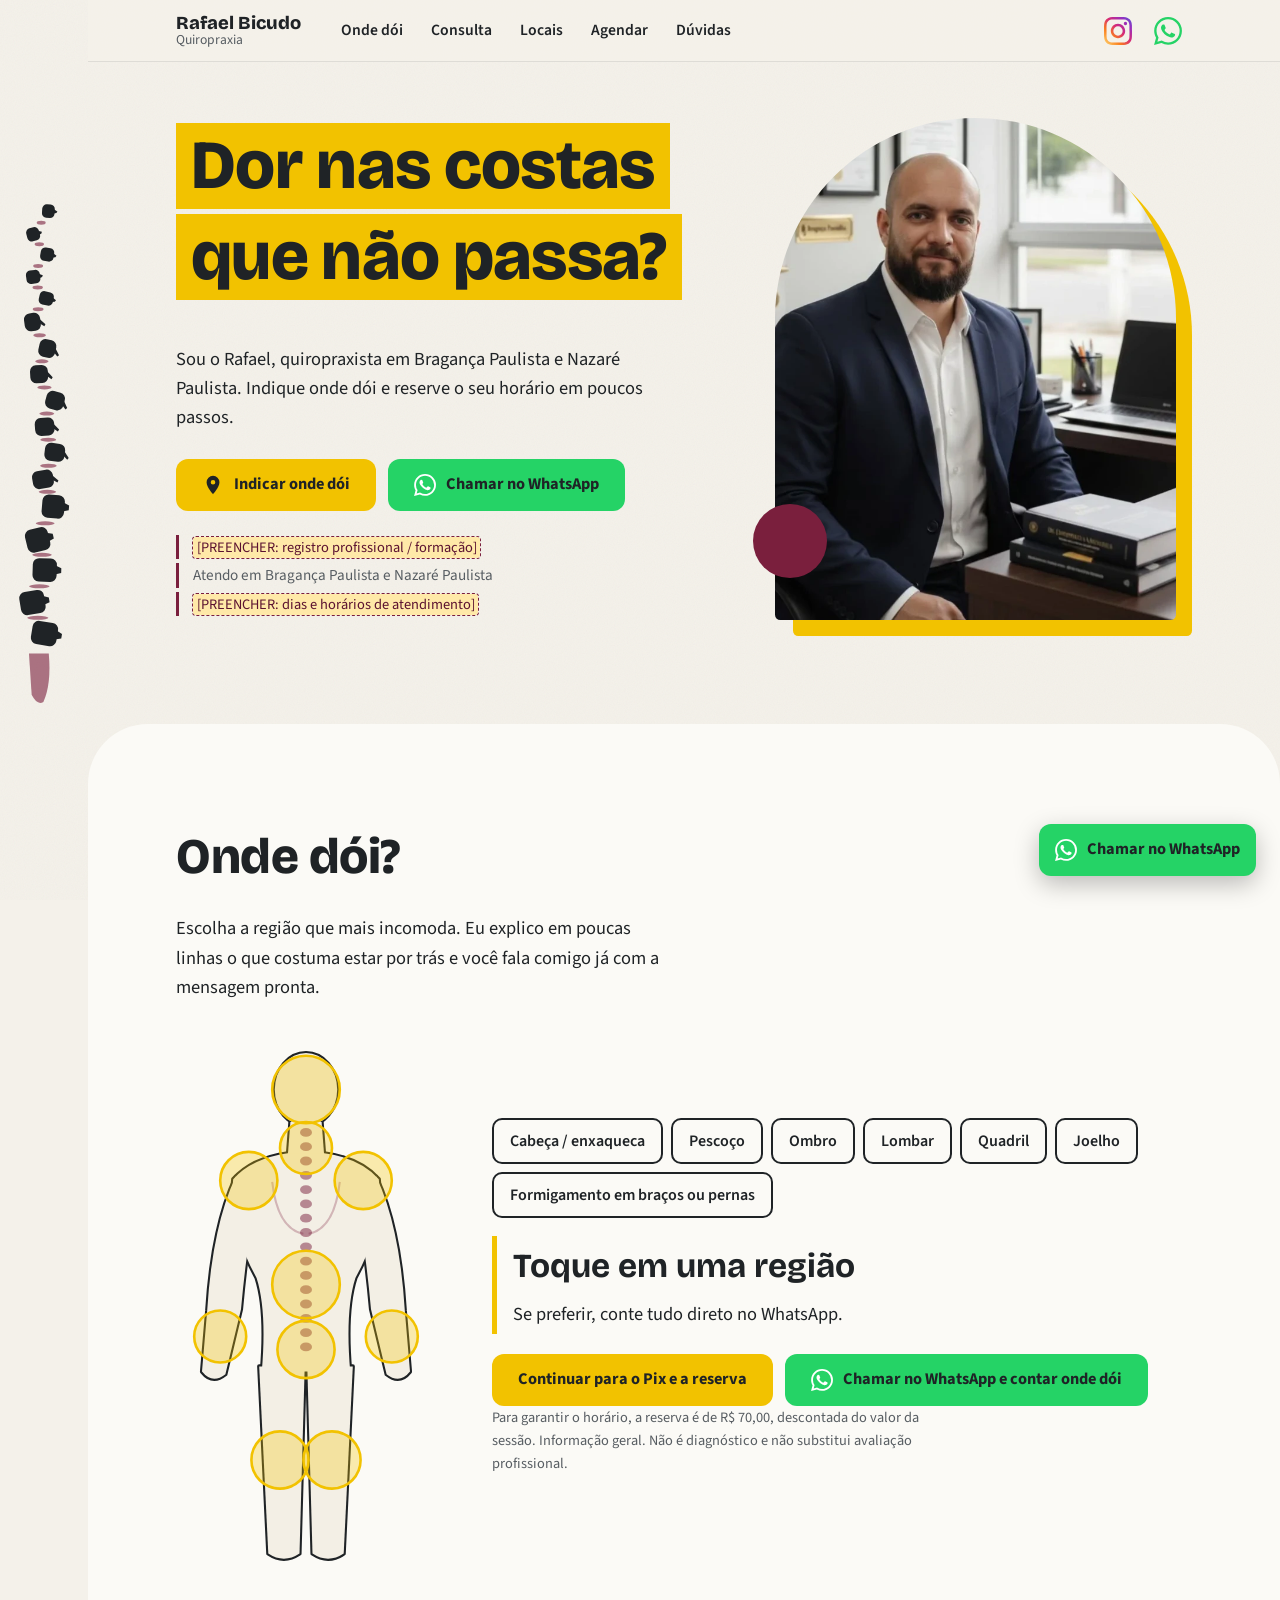
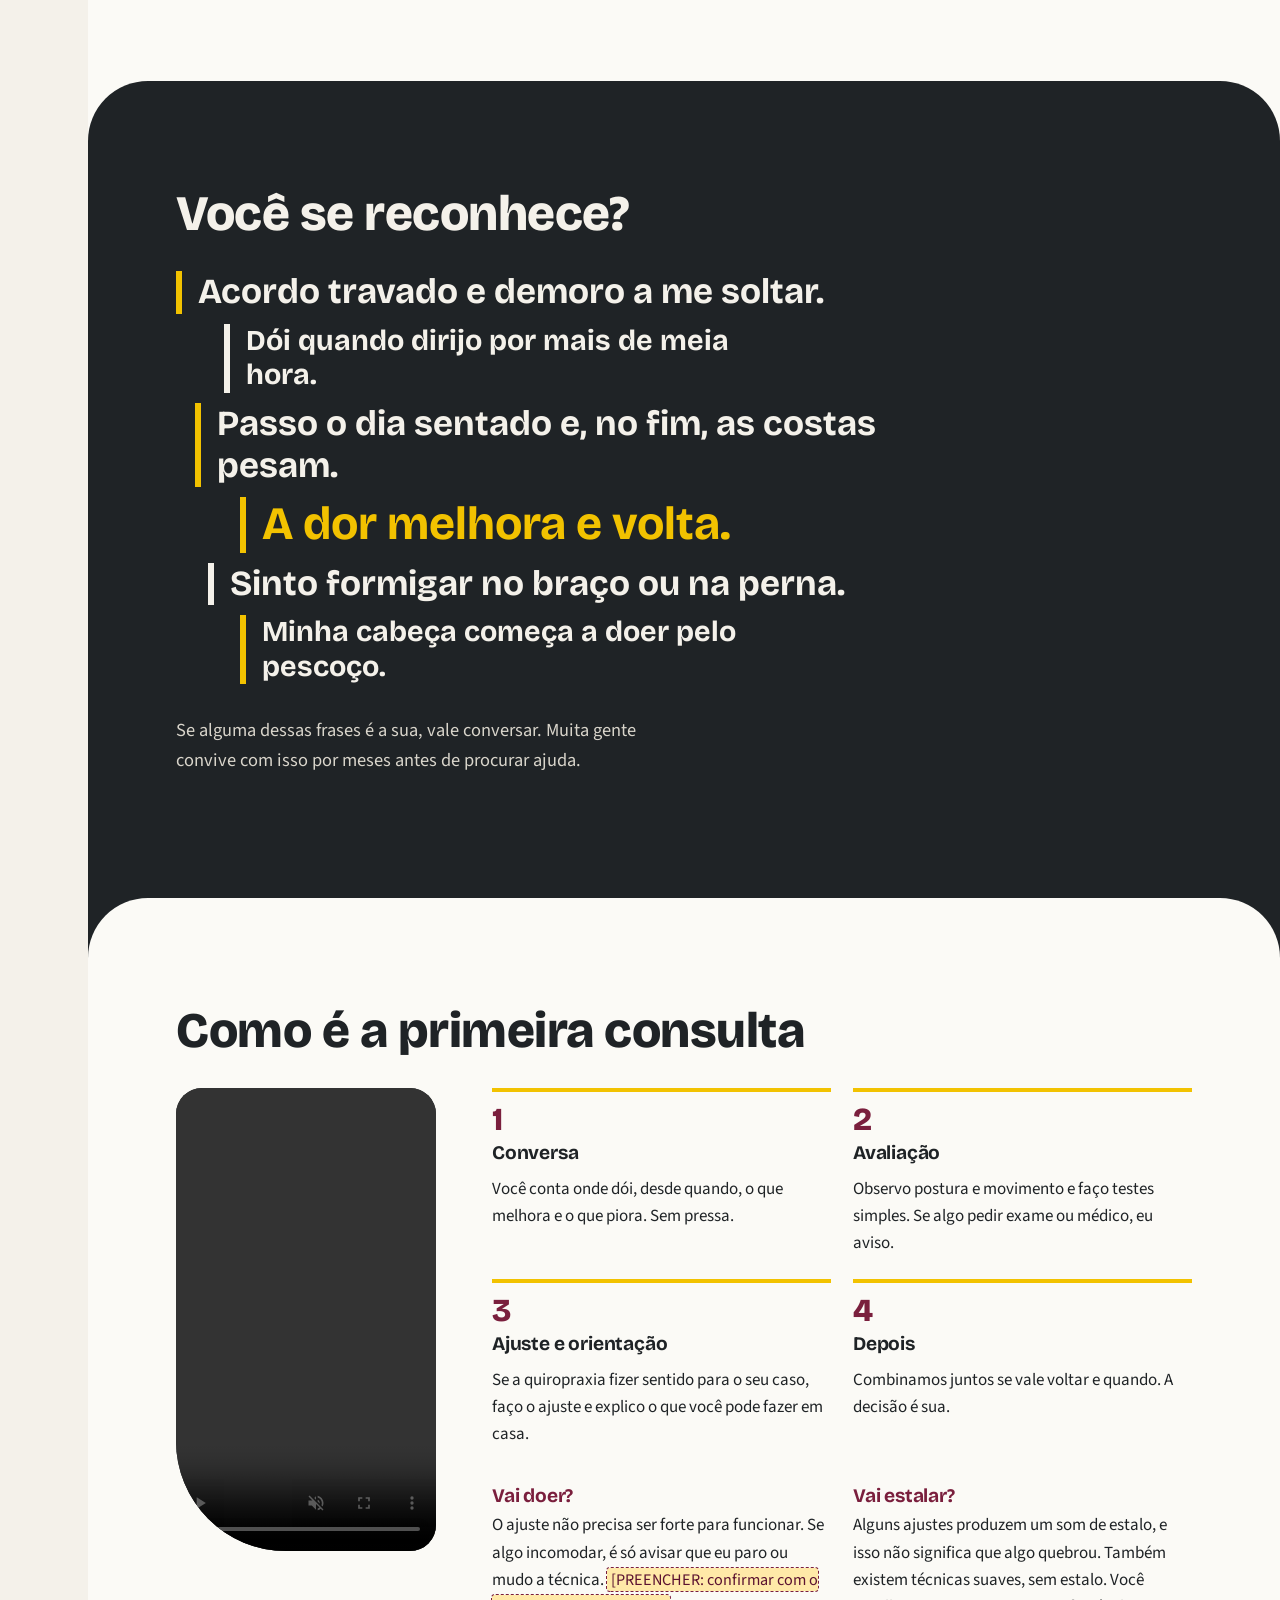
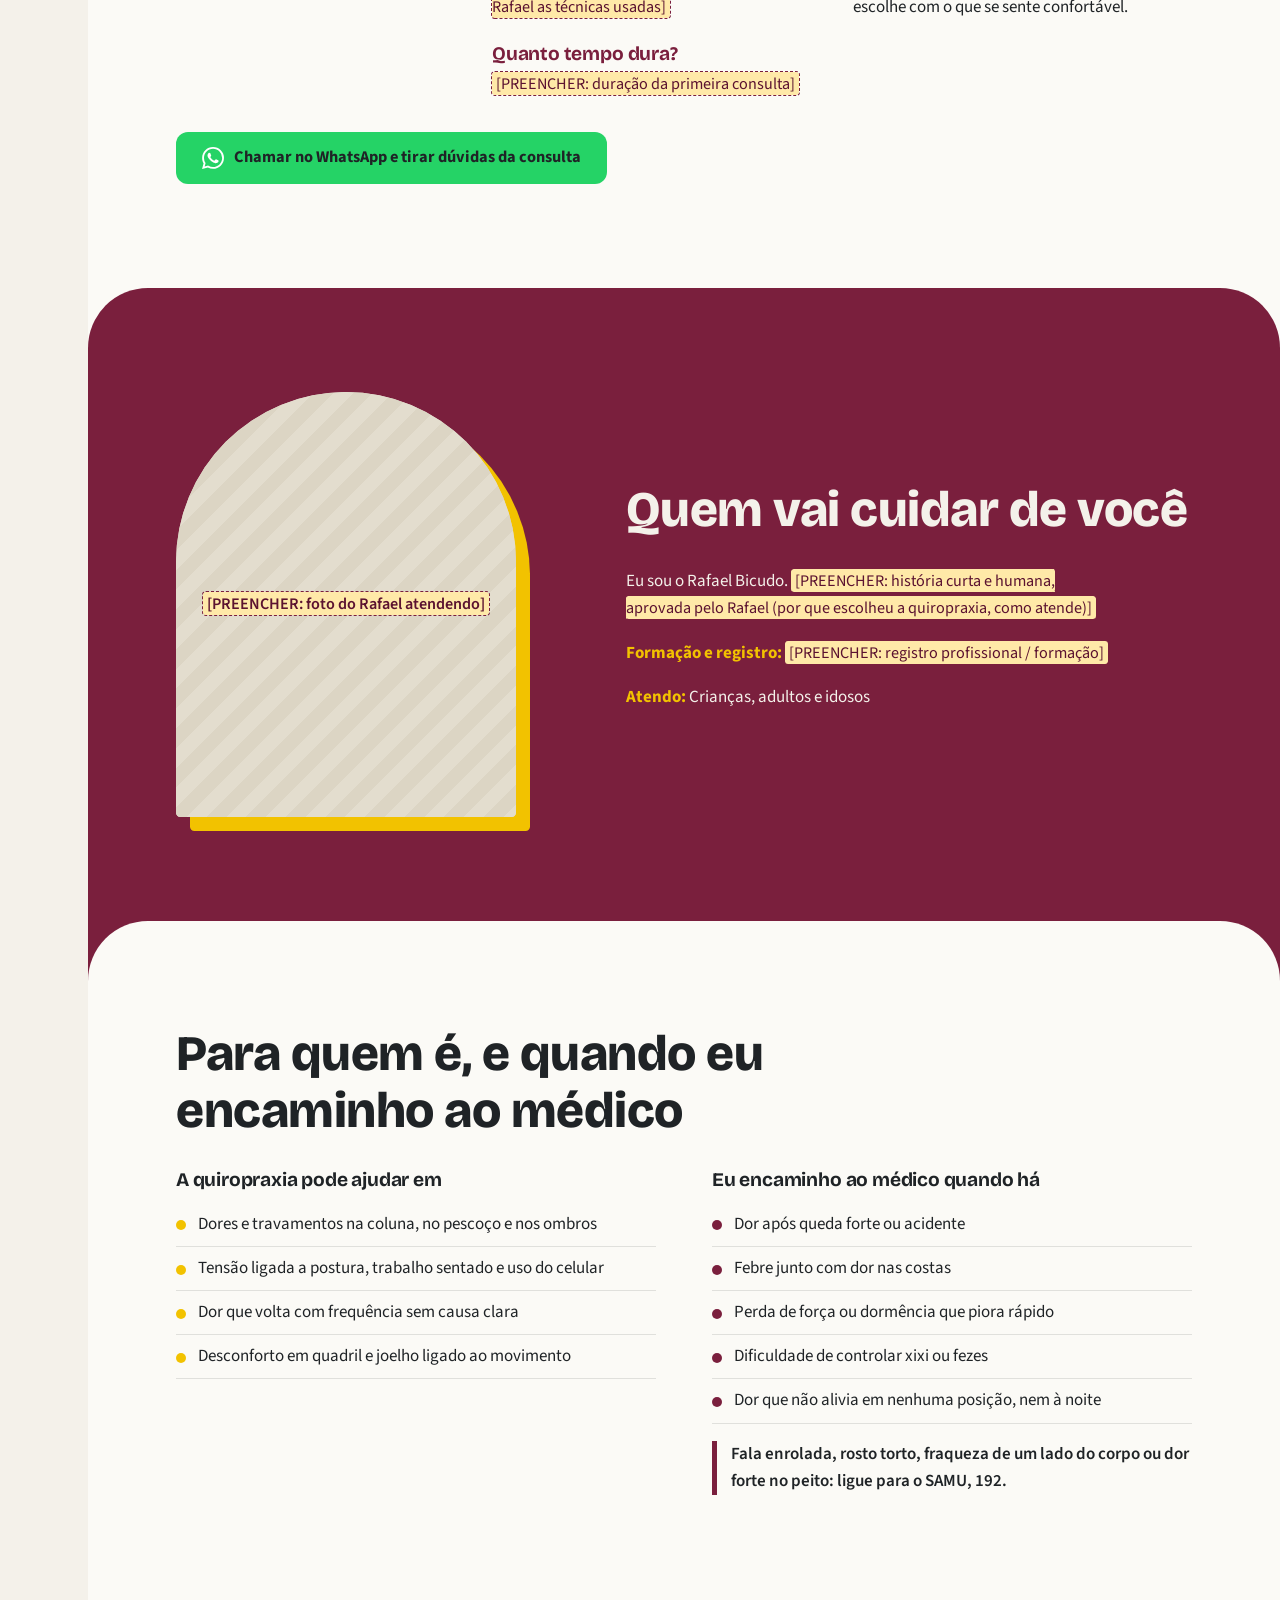
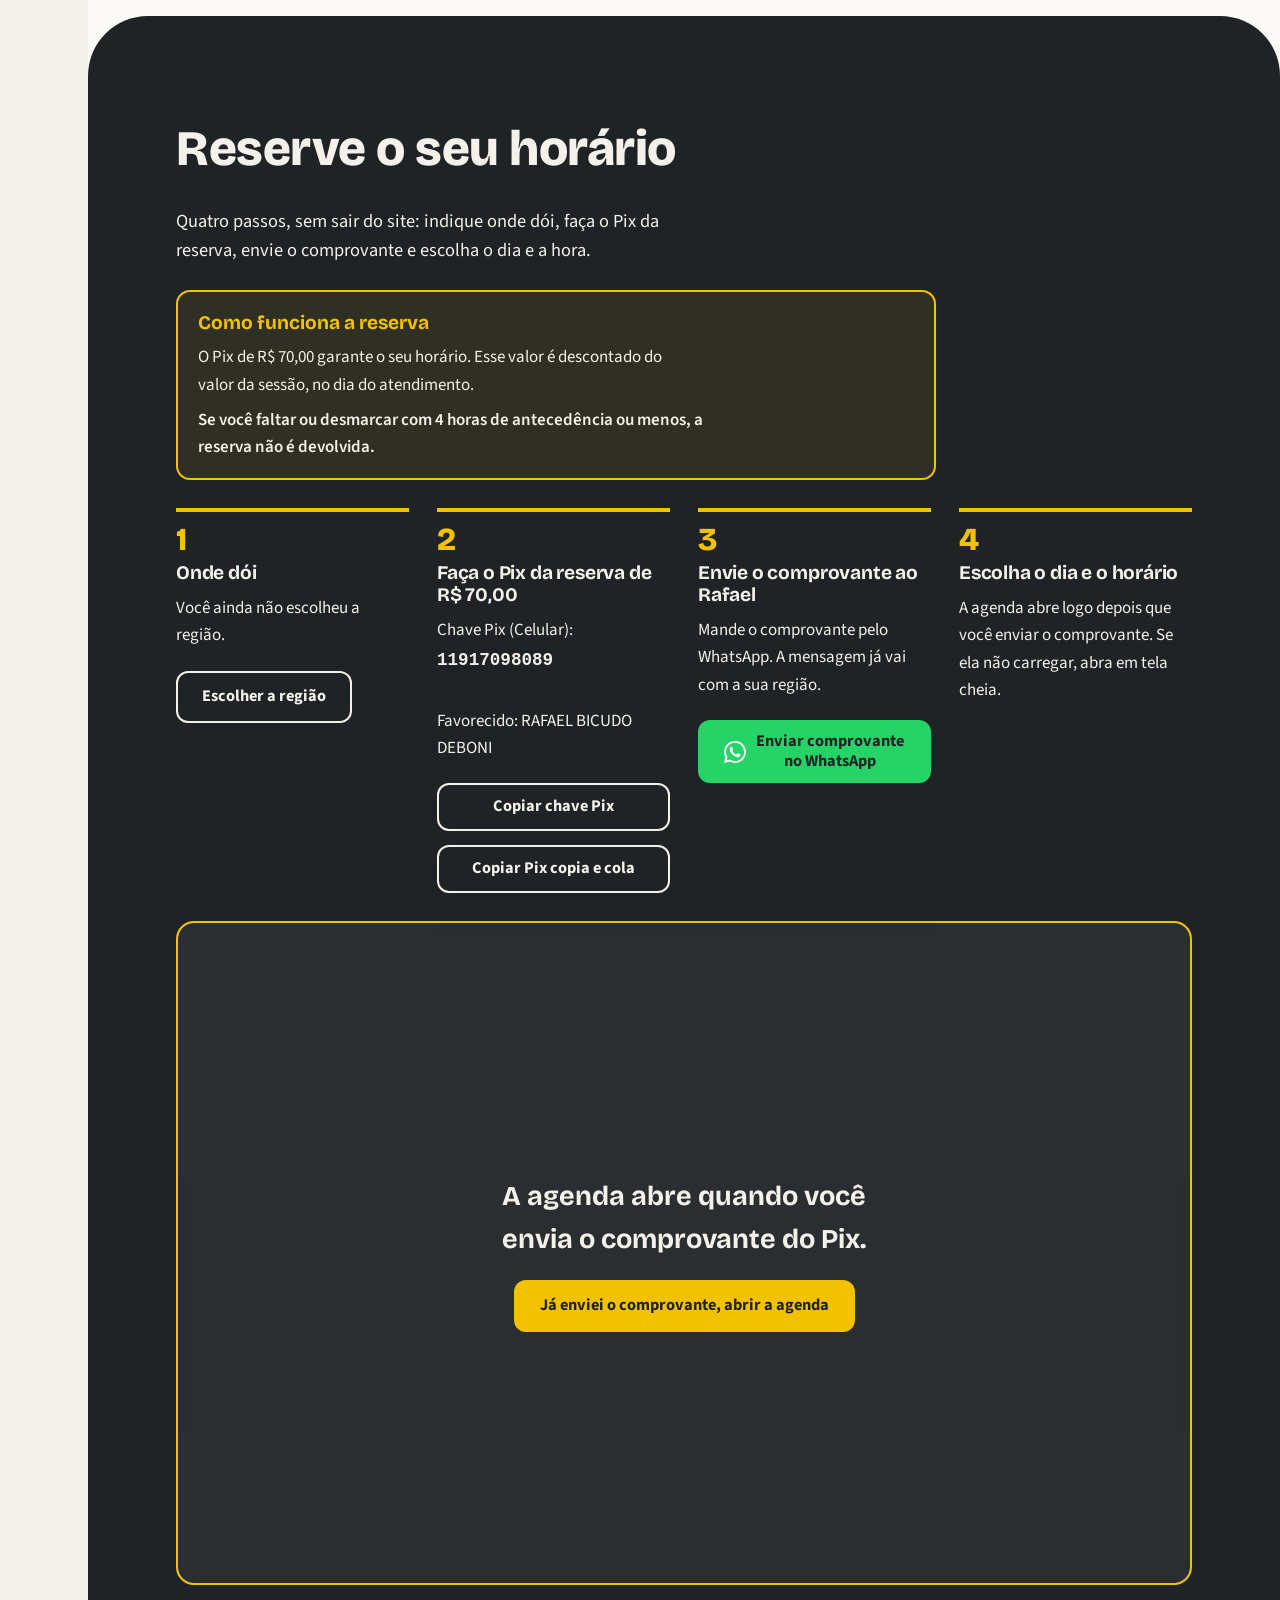
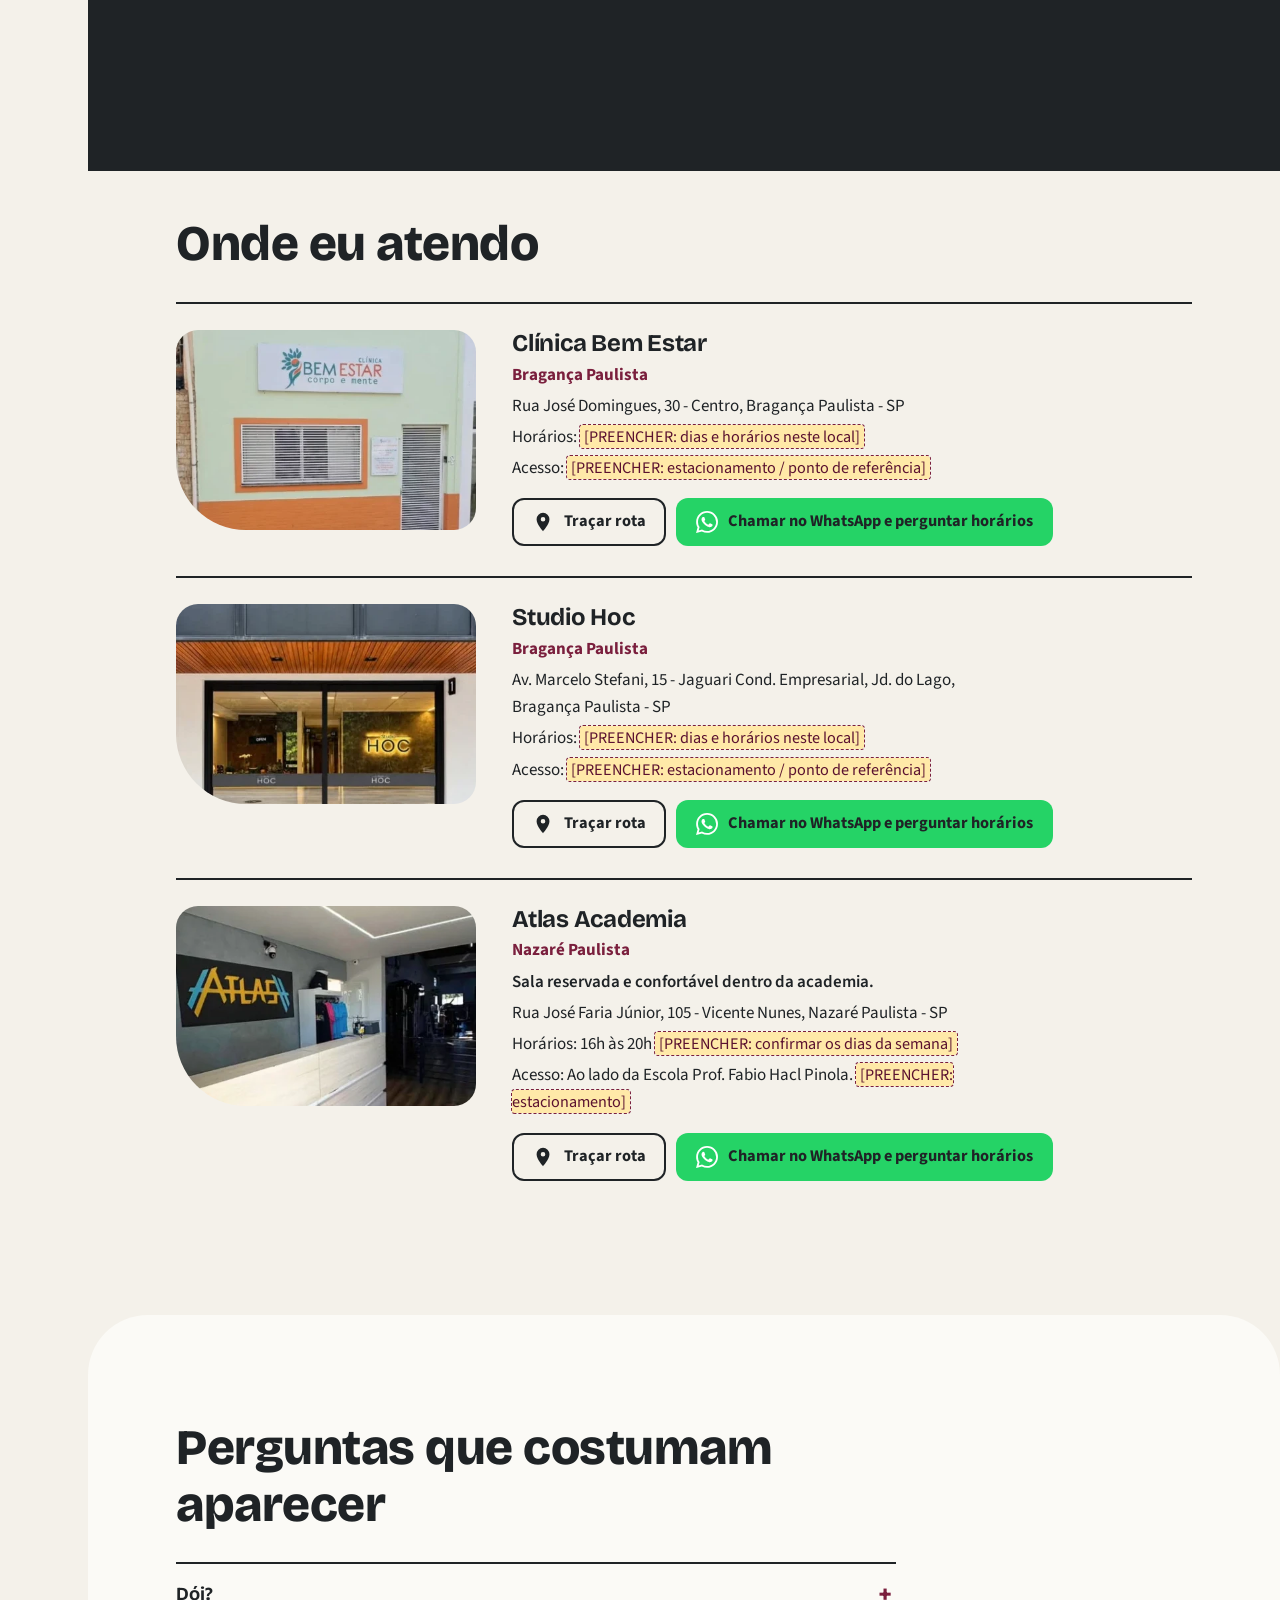
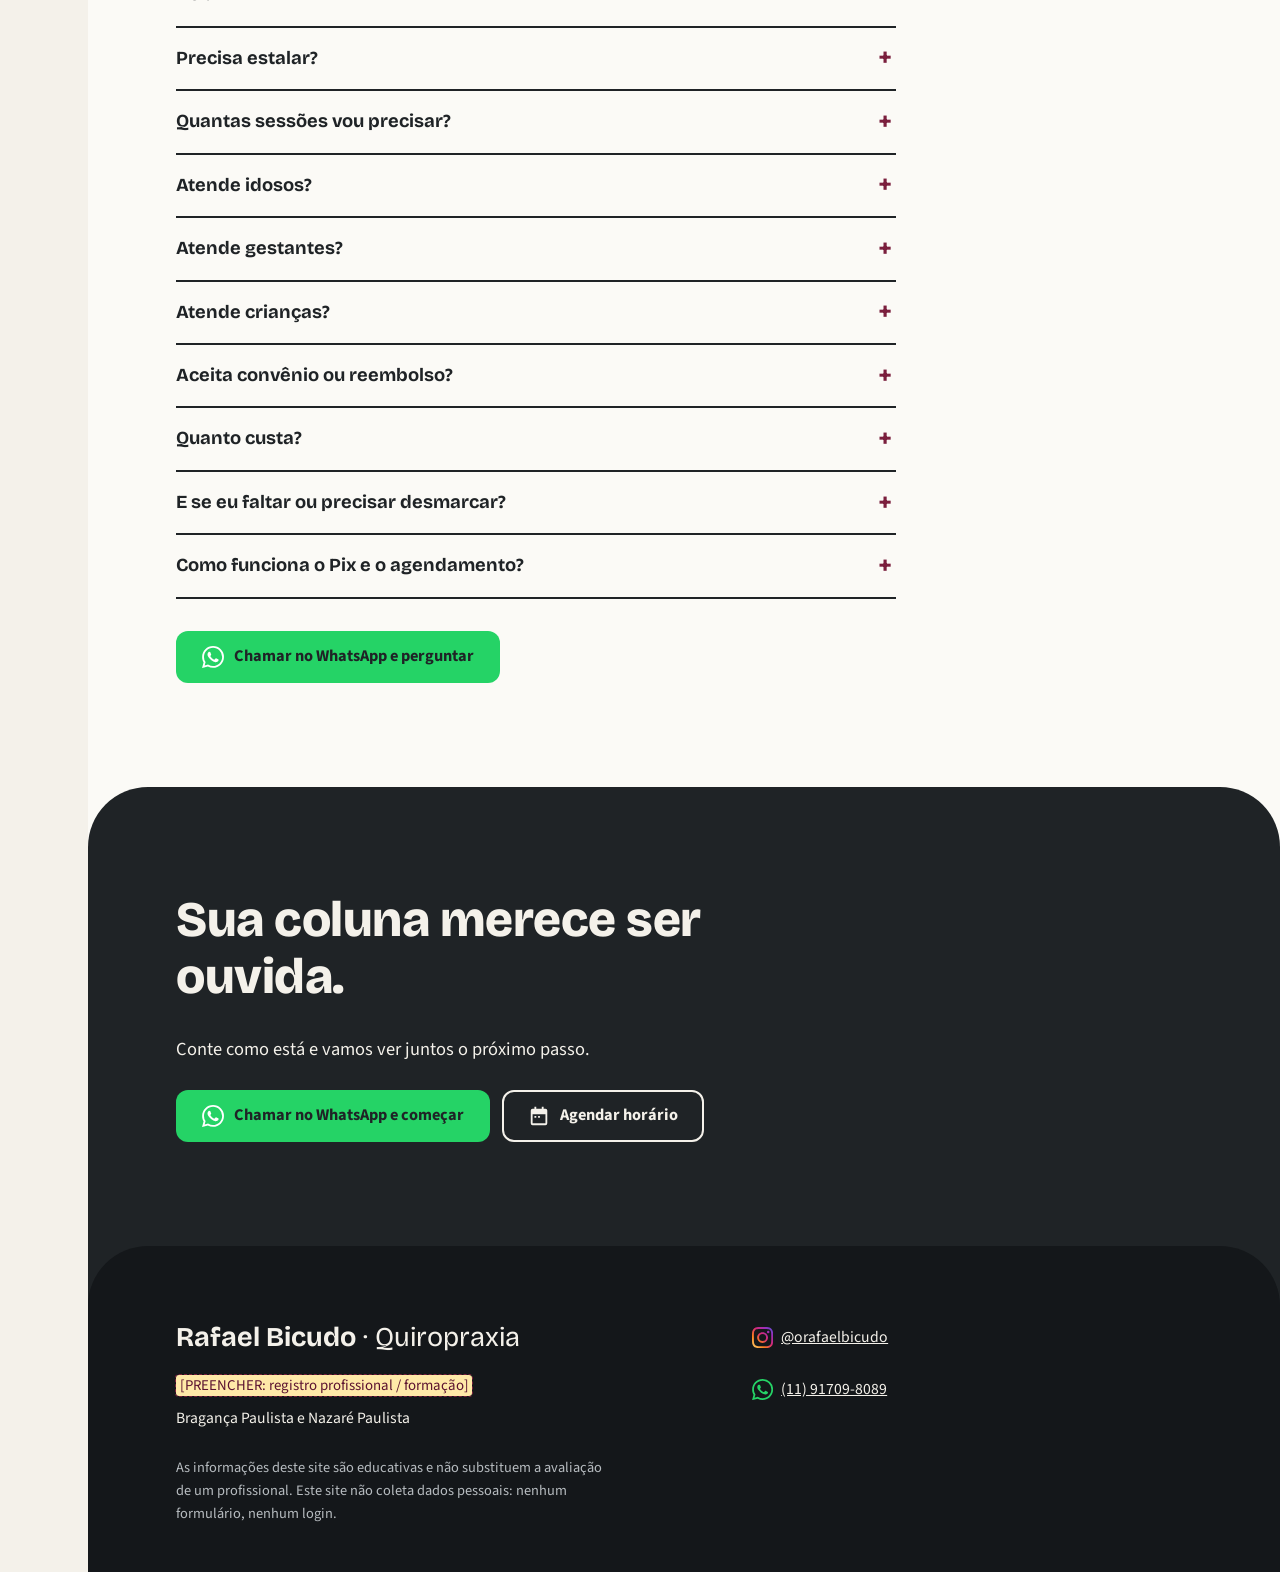
==== index.html @ ea48ad42 "Add files via upload" ====
<!doctype html>
<html lang="pt-BR" class="no-js">
<head>
<meta charset="utf-8">
<meta name="viewport" content="width=device-width, initial-scale=1, viewport-fit=cover">
<title>Quiropraxia em Bragança Paulista e Nazaré Paulista | Rafael Bicudo</title>
<meta name="description" content="Quiropraxia em Bragança Paulista e Nazaré Paulista com Rafael Bicudo. Conte onde dói pelo WhatsApp ou agende sua avaliação.">
<meta name="theme-color" content="#1F2326">
<link rel="icon" href="data:image/svg+xml,%3Csvg xmlns='http://www.w3.org/2000/svg' viewBox='0 0 64 64'%3E%3Crect width='64' height='64' rx='14' fill='%23F2C200'/%3E%3Crect x='18' y='14' width='28' height='15' rx='6' fill='%231F2326'/%3E%3Crect x='16' y='35' width='32' height='15' rx='6' fill='%231F2326'/%3E%3C/svg%3E">
<meta property="og:type" content="website">
<meta property="og:locale" content="pt_BR">
<meta property="og:title" content="Quiropraxia em Bragança Paulista e Nazaré Paulista | Rafael Bicudo">
<meta property="og:description" content="Conte onde dói pelo WhatsApp ou agende sua avaliação de quiropraxia.">
<meta property="og:image" content="assets/og.png">
<meta property="og:image:width" content="1200">
<meta property="og:image:height" content="630">
<meta name="twitter:card" content="summary_large_image">
<script>document.documentElement.className = "js";</script>
<link rel="preconnect" href="https://fonts.googleapis.com">
<link rel="preconnect" href="https://fonts.gstatic.com" crossorigin>
<link href="https://fonts.googleapis.com/css2?family=Bricolage+Grotesque:opsz,wght@12..96,500;12..96,700;12..96,800&family=Source+Sans+3:wght@400;600;700&display=swap" rel="stylesheet">
<link rel="stylesheet" href="css/style.css">
<script type="application/ld+json">
{
  "@context": "https://schema.org",
  "@type": "LocalBusiness",
  "name": "Quiropraxia | Rafael Bicudo",
  "description": "Quiropraxia em Bragança Paulista e Nazaré Paulista.",
  "telephone": "+5511917098089",
  "sameAs": ["https://www.instagram.com/orafaelbicudo/"],
  "areaServed": ["Bragança Paulista", "Nazaré Paulista"],
  "address": {
    "@type": "PostalAddress",
    "streetAddress": "Rua José Domingues, 30 - Centro",
    "addressLocality": "Bragança Paulista",
    "addressRegion": "SP",
    "addressCountry": "BR"
  }
}
</script>
</head>
<body>

<!-- Ícones oficiais (Simple Icons 13.0.0, CC0). Marcas pertencem aos respectivos donos. -->
<svg width="0" height="0" style="position:absolute" aria-hidden="true" focusable="false">
  <defs>
    <linearGradient id="ig-grad" x1="0" y1="1" x2="1" y2="0">
      <stop offset="0" stop-color="#FEDA75"/><stop offset=".3" stop-color="#FA7E1E"/>
      <stop offset=".55" stop-color="#D62976"/><stop offset=".8" stop-color="#962FBF"/><stop offset="1" stop-color="#4F5BD5"/>
    </linearGradient>
    <symbol id="i-wa" viewBox="0 0 24 24"><path d="M17.472 14.382c-.297-.149-1.758-.867-2.03-.967-.273-.099-.471-.148-.67.15-.197.297-.767.966-.94 1.164-.173.199-.347.223-.644.075-.297-.15-1.255-.463-2.39-1.475-.883-.788-1.48-1.761-1.653-2.059-.173-.297-.018-.458.13-.606.134-.133.298-.347.446-.52.149-.174.198-.298.298-.497.099-.198.05-.371-.025-.52-.075-.149-.669-1.612-.916-2.207-.242-.579-.487-.5-.669-.51-.173-.008-.371-.01-.57-.01-.198 0-.52.074-.792.372-.272.297-1.04 1.016-1.04 2.479 0 1.462 1.065 2.875 1.213 3.074.149.198 2.096 3.2 5.077 4.487.709.306 1.262.489 1.694.625.712.227 1.36.195 1.871.118.571-.085 1.758-.719 2.006-1.413.248-.694.248-1.289.173-1.413-.074-.124-.272-.198-.57-.347m-5.421 7.403h-.004a9.87 9.87 0 01-5.031-1.378l-.361-.214-3.741.982.998-3.648-.235-.374a9.86 9.86 0 01-1.51-5.26c.001-5.45 4.436-9.884 9.888-9.884 2.64 0 5.122 1.03 6.988 2.898a9.825 9.825 0 012.893 6.994c-.003 5.45-4.437 9.884-9.885 9.884m8.413-18.297A11.815 11.815 0 0012.05 0C5.495 0 .16 5.335.157 11.892c0 2.096.547 4.142 1.588 5.945L.057 24l6.305-1.654a11.882 11.882 0 005.683 1.448h.005c6.554 0 11.89-5.335 11.893-11.893a11.821 11.821 0 00-3.48-8.413Z"/></symbol>
    <symbol id="i-ig" viewBox="0 0 24 24"><path d="M7.0301.084c-1.2768.0602-2.1487.264-2.911.5634-.7888.3075-1.4575.72-2.1228 1.3877-.6652.6677-1.075 1.3368-1.3802 2.127-.2954.7638-.4956 1.6365-.552 2.914-.0564 1.2775-.0689 1.6882-.0626 4.947.0062 3.2586.0206 3.6671.0825 4.9473.061 1.2765.264 2.1482.5635 2.9107.308.7889.72 1.4573 1.388 2.1228.6679.6655 1.3365 1.0743 2.1285 1.38.7632.295 1.6361.4961 2.9134.552 1.2773.056 1.6884.069 4.9462.0627 3.2578-.0062 3.668-.0207 4.9478-.0814 1.28-.0607 2.147-.2652 2.9098-.5633.7889-.3086 1.4578-.72 2.1228-1.3881.665-.6682 1.0745-1.3378 1.3795-2.1284.2957-.7632.4966-1.636.552-2.9124.056-1.2809.0692-1.6898.063-4.948-.0063-3.2583-.021-3.6668-.0817-4.9465-.0607-1.2797-.264-2.1487-.5633-2.9117-.3084-.7889-.72-1.4568-1.3876-2.1228C21.2982 1.33 20.628.9208 19.8378.6165 19.074.321 18.2017.1197 16.9244.0645 15.6471.0093 15.236-.005 11.977.0014 8.718.0076 8.31.0215 7.0301.0839m.1402 21.6932c-1.17-.0509-1.8053-.2453-2.2287-.408-.5606-.216-.96-.4771-1.3819-.895-.422-.4178-.6811-.8186-.9-1.378-.1644-.4234-.3624-1.058-.4171-2.228-.0595-1.2645-.072-1.6442-.079-4.848-.007-3.2037.0053-3.583.0607-4.848.05-1.169.2456-1.805.408-2.2282.216-.5613.4762-.96.895-1.3816.4188-.4217.8184-.6814 1.3783-.9003.423-.1651 1.0575-.3614 2.227-.4171 1.2655-.06 1.6447-.072 4.848-.079 3.2033-.007 3.5835.005 4.8495.0608 1.169.0508 1.8053.2445 2.228.408.5608.216.96.4754 1.3816.895.4217.4194.6816.8176.9005 1.3787.1653.4217.3617 1.056.4169 2.2263.0602 1.2655.0739 1.645.0796 4.848.0058 3.203-.0055 3.5834-.061 4.848-.051 1.17-.245 1.8055-.408 2.2294-.216.5604-.4763.96-.8954 1.3814-.419.4215-.8181.6811-1.3783.9-.4224.1649-1.0577.3617-2.2262.4174-1.2656.0595-1.6448.072-4.8493.079-3.2045.007-3.5825-.006-4.848-.0608M16.953 5.5864A1.44 1.44 0 1 0 18.39 4.144a1.44 1.44 0 0 0-1.437 1.4424M5.8385 12.012c.0067 3.4032 2.7706 6.1557 6.173 6.1493 3.4026-.0065 6.157-2.7701 6.1506-6.1733-.0065-3.4032-2.771-6.1565-6.174-6.1498-3.403.0067-6.156 2.771-6.1496 6.1738M8 12.0077a4 4 0 1 1 4.008 3.9921A3.9996 3.9996 0 0 1 8 12.0077"/></symbol>
    <symbol id="i-cal" viewBox="0 0 24 24"><path d="M7 2v2H5a2 2 0 0 0-2 2v14a2 2 0 0 0 2 2h14a2 2 0 0 0 2-2V6a2 2 0 0 0-2-2h-2V2h-2v2H9V2H7zm-2 8h14v10H5V10zm2 2v2h2v-2H7zm4 0v2h2v-2h-2z"/></symbol>
    <symbol id="i-pin" viewBox="0 0 24 24"><path d="M12 2a7 7 0 0 0-7 7c0 5.25 7 13 7 13s7-7.75 7-13a7 7 0 0 0-7-7zm0 9.5A2.5 2.5 0 1 1 12 6.5a2.5 2.5 0 0 1 0 5z"/></symbol>
  </defs>
</svg>

<a class="skip" href="#conteudo">Ir para o conteúdo</a>

<!-- Coluna vertebral (efeito assinatura). Sem JS ela aparece alinhada. -->
<div class="spine" id="spine" aria-hidden="true">
  <svg viewBox="0 0 60 572" preserveAspectRatio="xMidYMid meet" focusable="false">
    <ellipse class="disc" cx="26.9" cy="33.5" rx="5.0" ry="2.2"/>
    <ellipse class="disc" cx="24.8" cy="57.5" rx="5.2" ry="2.2"/>
    <ellipse class="disc" cx="23.5" cy="81.5" rx="5.5" ry="2.2"/>
    <ellipse class="disc" cx="23.0" cy="105.5" rx="5.8" ry="2.2"/>
    <ellipse class="disc" cx="23.5" cy="129.5" rx="6.0" ry="2.2"/>
    <ellipse class="disc" cx="25.1" cy="158.5" rx="7.0" ry="2.2"/>
    <ellipse class="disc" cx="27.6" cy="187.5" rx="7.4" ry="2.2"/>
    <ellipse class="disc" cx="30.5" cy="216.5" rx="7.9" ry="2.2"/>
    <ellipse class="disc" cx="33.1" cy="245.5" rx="8.3" ry="2.2"/>
    <ellipse class="disc" cx="34.7" cy="274.5" rx="8.8" ry="2.2"/>
    <ellipse class="disc" cx="34.9" cy="303.5" rx="9.2" ry="2.2"/>
    <ellipse class="disc" cx="33.8" cy="332.5" rx="9.7" ry="2.2"/>
    <ellipse class="disc" cx="31.3" cy="367.5" rx="10.5" ry="2.2"/>
    <ellipse class="disc" cx="27.8" cy="402.5" rx="10.9" ry="2.2"/>
    <ellipse class="disc" cx="24.8" cy="437.5" rx="11.4" ry="2.2"/>
    <ellipse class="disc" cx="23.1" cy="472.5" rx="11.8" ry="2.2"/>
    <path class="disc sacro" d="M13.3 512 L35.3 512 Q38.3 546 29.3 566 Q22.3 570 16.3 558 Z"/>
    <g transform="translate(27.9 21.5) rotate(-5.4)"><g class="v" style="--dx:7;--rot:9"><path class="vp" d="M5.0 -3.0 L10.0 -0.3 L9.0 1.5 L5.0 2.7 Z"/><rect class="vb" x="-7.0" y="-7.5" width="14.0" height="15.0" rx="5.0"/></g></g>
    <g transform="translate(25.8 45.5) rotate(-4.2)"><g class="v" style="--dx:-8;--rot:-11"><path class="vp" d="M5.2 -3.0 L10.2 -0.3 L9.2 1.5 L5.2 2.7 Z"/><rect class="vb" x="-7.2" y="-7.5" width="14.5" height="15.0" rx="5.0"/></g></g>
    <g transform="translate(24.5 69.5) rotate(-2.3)"><g class="v" style="--dx:9;--rot:12"><path class="vp" d="M5.5 -3.0 L10.5 -0.3 L9.5 1.5 L5.5 2.7 Z"/><rect class="vb" x="-7.5" y="-7.5" width="15.0" height="15.0" rx="5.0"/></g></g>
    <g transform="translate(24.0 93.5) rotate(0.0)"><g class="v" style="--dx:-6;--rot:-8"><path class="vp" d="M5.8 -3.0 L10.8 -0.3 L9.8 1.5 L5.8 2.7 Z"/><rect class="vb" x="-7.8" y="-7.5" width="15.5" height="15.0" rx="5.0"/></g></g>
    <g transform="translate(24.5 117.5) rotate(2.3)"><g class="v" style="--dx:8;--rot:10"><path class="vp" d="M6.0 -3.0 L11.0 -0.3 L10.0 1.5 L6.0 2.7 Z"/><rect class="vb" x="-8.0" y="-7.5" width="16.0" height="15.0" rx="5.0"/></g></g>
    <g transform="translate(26.1 144.0) rotate(4.3)"><g class="v" style="--dx:-9;--rot:-12"><path class="vp" d="M7.0 -4.0 L14.0 4.4 L12.5 6.4 L7.0 2.0 Z"/><rect class="vb" x="-9.0" y="-10.0" width="18.0" height="20.0" rx="6.7"/></g></g>
    <g transform="translate(28.6 173.0) rotate(5.6)"><g class="v" style="--dx:5;--rot:7"><path class="vp" d="M7.4 -4.0 L14.4 4.4 L12.9 6.4 L7.4 2.0 Z"/><rect class="vb" x="-9.4" y="-10.0" width="18.9" height="20.0" rx="6.7"/></g></g>
    <g transform="translate(31.5 202.0) rotate(5.6)"><g class="v" style="--dx:-7;--rot:-9"><path class="vp" d="M7.9 -4.0 L14.9 4.4 L13.4 6.4 L7.9 2.0 Z"/><rect class="vb" x="-9.9" y="-10.0" width="19.8" height="20.0" rx="6.7"/></g></g>
    <g transform="translate(34.1 231.0) rotate(4.2)"><g class="v" style="--dx:8;--rot:11"><path class="vp" d="M8.3 -4.0 L15.3 4.4 L13.8 6.4 L8.3 2.0 Z"/><rect class="vb" x="-10.3" y="-10.0" width="20.7" height="20.0" rx="6.7"/></g></g>
    <g transform="translate(35.7 260.0) rotate(1.9)"><g class="v" style="--dx:-5;--rot:-6"><path class="vp" d="M8.8 -4.0 L15.8 4.4 L14.3 6.4 L8.8 2.0 Z"/><rect class="vb" x="-10.8" y="-10.0" width="21.6" height="20.0" rx="6.7"/></g></g>
    <g transform="translate(35.9 289.0) rotate(-0.9)"><g class="v" style="--dx:6;--rot:8"><path class="vp" d="M9.2 -4.0 L16.2 4.4 L14.8 6.4 L9.2 2.0 Z"/><rect class="vb" x="-11.2" y="-10.0" width="22.5" height="20.0" rx="6.7"/></g></g>
    <g transform="translate(34.8 318.0) rotate(-3.4)"><g class="v" style="--dx:-6;--rot:-7"><path class="vp" d="M9.7 -4.0 L16.7 4.4 L15.2 6.4 L9.7 2.0 Z"/><rect class="vb" x="-11.7" y="-10.0" width="23.4" height="20.0" rx="6.7"/></g></g>
    <g transform="translate(32.3 350.0) rotate(-5.3)"><g class="v" style="--dx:8;--rot:10"><path class="vp" d="M10.5 -5.7 L17.5 -2.6 L17.5 2.6 L10.5 4.7 Z"/><rect class="vb" x="-12.5" y="-13.0" width="25.0" height="26.0" rx="7.0"/></g></g>
    <g transform="translate(28.8 385.0) rotate(-5.7)"><g class="v" style="--dx:-6;--rot:-8"><path class="vp" d="M10.9 -5.7 L17.9 -2.6 L17.9 2.6 L10.9 4.7 Z"/><rect class="vb" x="-12.9" y="-13.0" width="25.9" height="26.0" rx="7.0"/></g></g>
    <g transform="translate(25.8 420.0) rotate(-4.1)"><g class="v" style="--dx:5;--rot:6"><path class="vp" d="M11.4 -5.7 L18.4 -2.6 L18.4 2.6 L11.4 4.7 Z"/><rect class="vb" x="-13.4" y="-13.0" width="26.8" height="26.0" rx="7.0"/></g></g>
    <g transform="translate(24.1 455.0) rotate(-1.1)"><g class="v" style="--dx:-7;--rot:-8"><path class="vp" d="M11.8 -5.7 L18.9 -2.6 L18.9 2.6 L11.8 4.7 Z"/><rect class="vb" x="-13.8" y="-13.0" width="27.7" height="26.0" rx="7.0"/></g></g>
    <g transform="translate(24.5 490.0) rotate(2.2)"><g class="v" style="--dx:6;--rot:7"><path class="vp" d="M12.3 -5.7 L19.3 -2.6 L19.3 2.6 L12.3 4.7 Z"/><rect class="vb" x="-14.3" y="-13.0" width="28.6" height="26.0" rx="7.0"/></g></g>
  </svg>
</div>

<header class="top" id="topo-header">
  <div class="top-in">
    <a class="brand" href="#topo" aria-label="Rafael Bicudo, quiropraxia, início">
      <span class="brand-nome">Rafael Bicudo</span>
      <span class="brand-sub">Quiropraxia</span>
    </a>
    <nav class="nav" aria-label="Seções do site">
      <a href="#onde-doi">Onde dói</a>
      <a href="#consulta">Consulta</a>
      <a href="#locais">Locais</a>
      <a href="#agendar">Agendar</a>
      <a href="#faq">Dúvidas</a>
    </nav>
    <div class="top-links">
      <a class="icon-link icon-ig" data-ig href="https://www.instagram.com/orafaelbicudo/" target="_blank" rel="noopener" aria-label="Instagram do Rafael Bicudo">
        <svg class="ico ico-ig" viewBox="0 0 24 24" fill="url(#ig-grad)" aria-hidden="true"><use href="#i-ig"/></svg>
      </a>
      <a class="icon-link icon-wa" data-wa="rodape" data-origem="header" href="https://wa.me/5511917098089" target="_blank" rel="noopener" aria-label="Chamar no WhatsApp">
        <svg class="ico ico-wa" viewBox="0 0 24 24" fill="#25D366" aria-hidden="true"><use href="#i-wa"/></svg>
      </a>
      <button type="button" class="burger js-only" id="burger" aria-expanded="false" aria-controls="menu" aria-label="Abrir menu"><span></span><span></span><span></span></button>
    </div>
  </div>
</header>

<div class="menu-sheet" id="menu" role="dialog" aria-modal="true" aria-label="Menu do site" aria-hidden="true">
  <button type="button" class="menu-fechar" id="menu-fechar" aria-label="Fechar menu">Fechar</button>
  <nav class="menu-links" aria-label="Seções do site">
    <a href="#topo">Início</a>
    <a href="#onde-doi">Onde dói</a>
    <a href="#consulta">Primeira consulta</a>
    <a href="#locais">Onde eu atendo</a>
    <a href="#agendar">Agendar</a>
    <a href="#faq">Dúvidas</a>
  </nav>
  <div class="menu-acoes">
    <a class="btn btn-wa" data-wa="rodape" data-origem="menu" href="https://wa.me/5511917098089" target="_blank" rel="noopener">
      <svg class="ico" viewBox="0 0 24 24" aria-hidden="true"><use href="#i-wa"/></svg>
      Chamar no WhatsApp
    </a>
    <a class="menu-ig" data-ig href="https://www.instagram.com/orafaelbicudo/" target="_blank" rel="noopener">@orafaelbicudo no Instagram</a>
  </div>
</div>

<main id="conteudo">

<!-- 1. HERO -->
<section class="hero" id="topo">
  <div class="wrap hero-grid">
    <div class="hero-txt">
      <h1 class="reveal r1"><span class="barra">Dor nas costas</span> <span class="barra">que não passa?</span></h1>
      <p class="lead reveal r2">Sou o Rafael, quiropraxista em Bragança Paulista e Nazaré Paulista. Indique onde dói e reserve o seu horário em poucos passos.</p>
      <div class="cta-row reveal r3">
        <a class="btn btn-ouro" data-origem="hero-onde-doi" href="#onde-doi">
          <svg class="ico" viewBox="0 0 24 24" aria-hidden="true"><use href="#i-pin"/></svg>
          Indicar onde dói
        </a>
        <a class="btn btn-wa mag" data-wa="hero" data-origem="hero" href="https://wa.me/5511917098089" target="_blank" rel="noopener">
          <svg class="ico" viewBox="0 0 24 24" aria-hidden="true"><use href="#i-wa"/></svg>
          Chamar no WhatsApp
        </a>
      </div>
      <ul class="prova reveal r4">
        <li><span data-bind="registro">[PREENCHER: registro profissional / formação]</span></li>
        <li>Atendo em <span data-bind="cidades">Bragança Paulista e Nazaré Paulista</span></li>
        <li><span data-bind="horarioResumo">[PREENCHER: dias e horários]</span></li>
      </ul>
    </div>
    <figure class="hero-foto reveal r3">
      <span class="arco-ouro" aria-hidden="true"></span>
      <span class="arco-vinho" aria-hidden="true"></span>
      <div class="arco" id="foto-rafael">
        <div class="foto-ph" role="img" aria-label="Espaço reservado para a foto do Rafael Bicudo">
          <span>[PREENCHER: foto do Rafael]</span>
        </div>
      </div>
    </figure>
  </div>
</section>

<!-- 3. ONDE DÓI -->
<section class="onde" id="onde-doi" aria-labelledby="t-onde">
  <div class="wrap">
    <h2 id="t-onde">Onde dói?</h2>
    <p class="lead">Escolha a região que mais incomoda. Eu explico em poucas linhas o que costuma estar por trás e você fala comigo já com a mensagem pronta.</p>

    <div class="onde-grid">
      <div class="corpo js-only">
        <svg viewBox="0 0 200 420" class="corpo-svg" aria-hidden="true" focusable="false">
          <g class="sil-contorno">
            <ellipse cx="100" cy="45" rx="24" ry="28"/>
            <path d="M88 70 L112 70 L114 96 L86 96 Z"/>
            <path d="M86 94 Q58 98 44 114 Q40 150 62 190 Q70 215 66 262 L134 262 Q130 215 138 190 Q160 150 156 114 Q142 98 114 94 Z"/>
            <path d="M46 112 Q28 150 24 215 L20 262 Q28 272 38 264 L50 214 Q54 170 60 138 Z"/>
            <path d="M154 112 Q172 150 176 215 L180 262 Q172 272 162 264 L150 214 Q146 170 140 138 Z"/>
            <path d="M64 258 L99 258 L95 402 Q83 410 71 402 Z"/>
            <path d="M101 258 L136 258 L129 402 Q117 410 105 402 Z"/>
          </g>
          <g class="sil-fill">
            <ellipse cx="100" cy="45" rx="24" ry="28"/>
            <path d="M88 70 L112 70 L114 96 L86 96 Z"/>
            <path d="M86 94 Q58 98 44 114 Q40 150 62 190 Q70 215 66 262 L134 262 Q130 215 138 190 Q160 150 156 114 Q142 98 114 94 Z"/>
            <path d="M46 112 Q28 150 24 215 L20 262 Q28 272 38 264 L50 214 Q54 170 60 138 Z"/>
            <path d="M154 112 Q172 150 176 215 L180 262 Q172 272 162 264 L150 214 Q146 170 140 138 Z"/>
            <path d="M64 258 L99 258 L95 402 Q83 410 71 402 Z"/>
            <path d="M101 258 L136 258 L129 402 Q117 410 105 402 Z"/>
          </g>
          <g class="detalhe" aria-hidden="true">
            <path d="M74 116 Q78 152 98 156" fill="none"/><path d="M126 116 Q122 152 102 156" fill="none"/>
            <g class="dots"><ellipse cx="100" cy="78" rx="4.6" ry="3.4"/><ellipse cx="100" cy="89" rx="4.6" ry="3.4"/><ellipse cx="100" cy="100" rx="4.6" ry="3.4"/><ellipse cx="100" cy="111" rx="4.6" ry="3.4"/><ellipse cx="100" cy="122" rx="4.6" ry="3.4"/><ellipse cx="100" cy="133" rx="4.6" ry="3.4"/><ellipse cx="100" cy="144" rx="4.6" ry="3.4"/><ellipse cx="100" cy="155" rx="4.6" ry="3.4"/><ellipse cx="100" cy="166" rx="4.6" ry="3.4"/><ellipse cx="100" cy="177" rx="4.6" ry="3.4"/><ellipse cx="100" cy="188" rx="4.6" ry="3.4"/><ellipse cx="100" cy="199" rx="4.6" ry="3.4"/><ellipse cx="100" cy="210" rx="4.6" ry="3.4"/><ellipse cx="100" cy="221" rx="4.6" ry="3.4"/><ellipse cx="100" cy="232" rx="4.6" ry="3.4"/><ellipse cx="100" cy="243" rx="4.6" ry="3.4"/></g>
          </g>
          <g class="spots">
            <circle class="spot" data-regiao="cabeca" cx="100" cy="45" r="26"/>
            <circle class="spot" data-regiao="pescoco" cx="100" cy="90" r="20"/>
            <circle class="spot" data-regiao="ombro" cx="56" cy="115" r="22"/>
            <circle class="spot" data-regiao="ombro" cx="144" cy="115" r="22"/>
            <circle class="spot" data-regiao="lombar" cx="100" cy="195" r="26"/>
            <circle class="spot" data-regiao="quadril" cx="100" cy="245" r="22"/>
            <circle class="spot" data-regiao="formigamento" cx="34" cy="235" r="20"/>
            <circle class="spot" data-regiao="formigamento" cx="166" cy="235" r="20"/>
            <circle class="spot" data-regiao="joelho" cx="80" cy="330" r="22"/>
            <circle class="spot" data-regiao="joelho" cx="120" cy="330" r="22"/>
          </g>
        </svg>
      </div>

      <div class="onde-painel">
        <div class="chips js-only" role="group" aria-label="Região do corpo">
          <button type="button" class="chip" data-regiao="cabeca">Cabeça / enxaqueca</button>
          <button type="button" class="chip" data-regiao="pescoco">Pescoço</button>
          <button type="button" class="chip" data-regiao="ombro">Ombro</button>
          <button type="button" class="chip" data-regiao="lombar">Lombar</button>
          <button type="button" class="chip" data-regiao="quadril">Quadril</button>
          <button type="button" class="chip" data-regiao="joelho">Joelho</button>
          <button type="button" class="chip" data-regiao="formigamento">Formigamento em braços ou pernas</button>
        </div>
        <div class="regiao-info" id="regiao-info" aria-live="polite">
          <p class="regiao-titulo" id="regiao-titulo">Toque em uma região</p>
          <div class="regiao-corpo-wrap"><p class="regiao-corpo" id="regiao-texto">Se preferir, conte tudo direto no WhatsApp.</p></div>
        </div>
        <div class="onde-botoes">
          <a class="btn btn-ouro" id="onde-continuar" data-origem="onde-continuar" href="#agendar">Continuar para o Pix e a reserva</a>
          <a class="btn btn-wa mag" id="onde-wa" data-wa="regiao" data-origem="onde-doi" href="https://wa.me/5511917098089" target="_blank" rel="noopener">
          <svg class="ico" viewBox="0 0 24 24" aria-hidden="true"><use href="#i-wa"/></svg>
          <span id="onde-wa-txt">Chamar no WhatsApp e contar onde dói</span>
        </a>
        </div>
        <p class="nota">Para garantir o horário, a reserva é de <span data-bind="pix.valor">R$ 70,00</span>, descontada do valor da sessão. Informação geral. Não é diagnóstico e não substitui avaliação profissional.</p>
      </div>
    </div>
  </div>
</section>

<!-- 4. VOCÊ SE RECONHECE -->
<section class="reconhece" aria-labelledby="t-rec">
  <div class="wrap">
    <h2 id="t-rec">Você se reconhece?</h2>
    <ul class="frases">
      <li class="f1">Acordo travado e demoro a me soltar.</li>
      <li class="f2">Dói quando dirijo por mais de meia hora.</li>
      <li class="f3">Passo o dia sentado e, no fim, as costas pesam.</li>
      <li class="f4">A dor melhora e volta.</li>
      <li class="f5">Sinto formigar no braço ou na perna.</li>
      <li class="f6">Minha cabeça começa a doer pelo pescoço.</li>
    </ul>
    <p class="lead">Se alguma dessas frases é a sua, vale conversar. Muita gente convive com isso por meses antes de procurar ajuda.</p>
  </div>
</section>

<!-- 5. PRIMEIRA CONSULTA -->
<section class="consulta" id="consulta" aria-labelledby="t-cons">
  <div class="wrap">
    <h2 id="t-cons">Como é a primeira consulta</h2>
    <figure class="consulta-foto" id="foto-atendimento" hidden></figure>
    <div class="consulta-grid">
      <figure class="consulta-video" id="video-consulta" hidden>
        <video muted loop playsinline preload="none"></video>
      </figure>
      <div class="consulta-corpo">
    <ol class="passos">
      <li><h3>Conversa</h3><p>Você conta onde dói, desde quando, o que melhora e o que piora. Sem pressa.</p></li>
      <li><h3>Avaliação</h3><p>Observo postura e movimento e faço testes simples. Se algo pedir exame ou médico, eu aviso.</p></li>
      <li><h3>Ajuste e orientação</h3><p>Se a quiropraxia fizer sentido para o seu caso, faço o ajuste e explico o que você pode fazer em casa.</p></li>
      <li><h3>Depois</h3><p>Combinamos juntos se vale voltar e quando. A decisão é sua.</p></li>
    </ol>
    <div class="medos">
      <div><h3>Vai doer?</h3><p>O ajuste não precisa ser forte para funcionar. Se algo incomodar, é só avisar que eu paro ou mudo a técnica. <span class="pend-hint">[PREENCHER: confirmar com o Rafael as técnicas usadas]</span></p></div>
      <div><h3>Vai estalar?</h3><p>Alguns ajustes produzem um som de estalo, e isso não significa que algo quebrou. Também existem técnicas suaves, sem estalo. Você escolhe com o que se sente confortável.</p></div>
      <div><h3>Quanto tempo dura?</h3><p><span data-bind="duracao">[PREENCHER: duração da primeira consulta]</span></p></div>
    </div>
      </div>
    </div>
    <a class="btn btn-wa mag" data-wa="consulta" data-origem="consulta" href="https://wa.me/5511917098089" target="_blank" rel="noopener">
      <svg class="ico" viewBox="0 0 24 24" aria-hidden="true"><use href="#i-wa"/></svg>
      Chamar no WhatsApp e tirar dúvidas da consulta
    </a>
  </div>
</section>

<!-- 6. QUEM VAI CUIDAR -->
<section class="quem" aria-labelledby="t-quem">
  <div class="wrap quem-grid">
    <div class="arco arco-quem" id="foto-quem">
      <div class="foto-ph" role="img" aria-label="Espaço reservado para a foto do Rafael atendendo">
        <span>[PREENCHER: foto do Rafael atendendo]</span>
      </div>
    </div>
    <div>
      <h2 id="t-quem">Quem vai cuidar de você</h2>
      <p>Eu sou o Rafael Bicudo. <span class="pend-hint">[PREENCHER: história curta e humana, aprovada pelo Rafael (por que escolheu a quiropraxia, como atende)]</span></p>
      <p><strong>Formação e registro:</strong> <span data-bind="registro">[PREENCHER: registro profissional / formação]</span></p>
      <p><strong>Atendo:</strong> <span data-bind="publico">Crianças, adultos e idosos</span></p>
    </div>
  </div>
</section>

<!-- 7. PARA QUEM É -->
<section class="paraquem" aria-labelledby="t-para">
  <div class="wrap">
    <h2 id="t-para">Para quem é, e quando eu encaminho ao médico</h2>
    <div class="duas">
      <div class="col-sim">
        <h3>A quiropraxia pode ajudar em</h3>
        <ul>
          <li>Dores e travamentos na coluna, no pescoço e nos ombros</li>
          <li>Tensão ligada a postura, trabalho sentado e uso do celular</li>
          <li>Dor que volta com frequência sem causa clara</li>
          <li>Desconforto em quadril e joelho ligado ao movimento</li>
        </ul>
      </div>
      <div class="col-nao">
        <h3>Eu encaminho ao médico quando há</h3>
        <ul>
          <li>Dor após queda forte ou acidente</li>
          <li>Febre junto com dor nas costas</li>
          <li>Perda de força ou dormência que piora rápido</li>
          <li>Dificuldade de controlar xixi ou fezes</li>
          <li>Dor que não alivia em nenhuma posição, nem à noite</li>
        </ul>
        <p class="urgencia">Fala enrolada, rosto torto, fraqueza de um lado do corpo ou dor forte no peito: ligue para o SAMU, 192.</p>
      </div>
    </div>
  </div>
</section>

<!-- 8. PROVAS REAIS (oculta por flag) -->
<section class="provas" id="provas" aria-labelledby="t-provas" hidden>
  <div class="wrap">
    <h2 id="t-provas">O que dizem os pacientes</h2>
    <div id="provas-lista"></div>
  </div>
</section>

<!-- AGENDAMENTO -->
<section class="agendar" id="agendar" aria-labelledby="t-agendar">
  <div class="wrap">
    <h2 id="t-agendar">Reserve o seu horário</h2>
    <p class="lead">Quatro passos, sem sair do site: indique onde dói, faça o Pix da reserva, envie o comprovante e escolha o dia e a hora.</p>
    <div class="aviso-reserva" role="note">
      <strong>Como funciona a reserva</strong>
      <p>O Pix de <span data-bind="pix.valor">R$ 70,00</span> garante o seu horário. <span data-bind="reserva.explicacao">Esse valor é descontado do valor da sessão, no dia do atendimento.</span></p>
      <p><span data-bind="reserva.politica">Se você faltar ou desmarcar com 4 horas de antecedência ou menos, a reserva não é devolvida.</span></p>
    </div>
    <ol class="pix-passos">
      <li>
        <h3>Onde dói</h3>
        <p id="agenda-regiao-txt">Você ainda não escolheu a região.</p>
        <a class="btn btn-ghost-dark" id="agenda-regiao-link" data-origem="agenda-escolher-regiao" href="#onde-doi">Escolher a região</a>
      </li>
      <li>
        <h3>Faça o Pix da reserva de <span data-bind="pix.valor">R$ 70,00</span></h3>
        <p>Chave Pix (<span data-bind="pix.tipoChave">Celular</span>): <strong class="pixchave" data-bind="pix.chave">11917098089</strong><br>
        Favorecido: <span data-bind="pix.favorecido">RAFAEL BICUDO DEBONI</span></p>
        <div class="pix-botoes">
          <button type="button" class="btn btn-ghost-dark" id="copiar-pix" hidden>Copiar chave Pix</button>
          <button type="button" class="btn btn-ghost-dark" id="copiar-pixcc" hidden>Copiar Pix copia e cola</button>
        </div>
      </li>
      <li>
        <h3>Envie o comprovante ao Rafael</h3>
        <p>Mande o comprovante pelo WhatsApp. A mensagem já vai com a sua região.</p>
        <a class="btn btn-wa mag" data-wa="comprovante" data-origem="comprovante" href="https://wa.me/5511917098089" target="_blank" rel="noopener">
          <svg class="ico" viewBox="0 0 24 24" aria-hidden="true"><use href="#i-wa"/></svg>
          Enviar comprovante no WhatsApp
        </a>
      </li>
      <li>
        <h3>Escolha o dia e o horário</h3>
        <p>A agenda abre logo depois que você enviar o comprovante. Se ela não carregar, abra em tela cheia.</p>
      </li>
    </ol>
    <div class="agenda-frame" id="agenda-frame">
      <iframe id="agenda-iframe" title="Agenda online para marcar horário com Rafael Bicudo" loading="lazy" src="https://consultorio.me/pre/selectexternal/351958?external=true"></iframe>
      <div class="agenda-trava" id="agenda-trava" hidden>
        <p>A agenda abre quando você envia o comprovante do Pix.</p>
        <button type="button" class="btn btn-ouro" id="agenda-liberar" data-origem="agenda-liberar">Já enviei o comprovante, abrir a agenda</button>
      </div>
    </div>
    <a class="btn btn-ouro" id="agenda-link" data-origem="agenda-tela-cheia" href="https://consultorio.me/pre/selectexternal/351958?external=true" target="_blank" rel="noopener">
      <svg class="ico" viewBox="0 0 24 24" aria-hidden="true"><use href="#i-cal"/></svg>
      Abrir a agenda em tela cheia
    </a>
  </div>
</section>

<!-- 9. ONDE ATENDE -->
<section class="locais" id="locais" aria-labelledby="t-loc">
  <div class="wrap">
    <h2 id="t-loc">Onde eu atendo</h2>
    <div id="locais-lista" class="locais-lista">
      <noscript><p>Atendo em Bragança Paulista e Nazaré Paulista. Chame no WhatsApp para saber o local e o horário.</p></noscript>
    </div>
  </div>
</section>

<!-- 10. FAQ -->
<section class="faq" id="faq" aria-labelledby="t-faq">
  <div class="wrap">
    <h2 id="t-faq">Perguntas que costumam aparecer</h2>
    <div class="faq-lista">
      <details><summary>Dói?</summary><div><p>O objetivo é que você saia mais leve, não mais dolorido. Se algo incomodar durante a sessão, avise e eu ajusto. <span class="pend-hint">[PREENCHER: confirmar com o Rafael]</span></p></div></details>
      <details><summary>Precisa estalar?</summary><div><p>Não. Alguns ajustes produzem estalo, outros não. Conversamos sobre isso antes de começar.</p></div></details>
      <details><summary>Quantas sessões vou precisar?</summary><div><p>Depende do seu caso, e só dá para dizer depois da avaliação. Nada é combinado de pacote antes de você conhecer o atendimento. <span class="pend-hint">[PREENCHER: confirmar política de sessões]</span></p></div></details>
      <details><summary>Atende idosos?</summary><div><p><span data-bind="publico">Crianças, adultos e idosos</span>. <span class="pend-hint">[PREENCHER: confirmar restrições, como o asterisco do Instagram]</span></p></div></details>
      <details><summary>Atende gestantes?</summary><div><p><span class="pend-hint">[PREENCHER: resposta do Rafael sobre gestantes]</span></p></div></details>
      <details><summary>Atende crianças?</summary><div><p><span class="pend-hint">[PREENCHER: faixa de idade e se precisa de acompanhante]</span></p></div></details>
      <details><summary>Aceita convênio ou reembolso?</summary><div><p><span data-bind="convenio">[PREENCHER: aceita convênio ou reembolso?]</span></p></div></details>
      <details data-preco><summary>Quanto custa?</summary><div><p>Para garantir o horário, a reserva é de <span data-bind="pix.valor">R$ 70,00</span>, paga por Pix, e é descontada do valor da sessão no dia do atendimento. Valor da sessão: <span data-bind="valorSessao">[PREENCHER: valor da sessão]</span>.</p></div></details>
      <details><summary>E se eu faltar ou precisar desmarcar?</summary><div><p><span data-bind="reserva.politica">Se você faltar ou desmarcar com 4 horas de antecedência ou menos, a reserva não é devolvida.</span></p></div></details>
      <details><summary>Como funciona o Pix e o agendamento?</summary><div><p>Você faz o Pix da reserva, envia o comprovante ao Rafael pelo WhatsApp e escolhe o horário na agenda do site. O valor da reserva é descontado do valor da sessão.</p></div></details>
    </div>
    <a class="btn btn-wa mag" data-wa="faq" data-origem="faq" href="https://wa.me/5511917098089" target="_blank" rel="noopener">
      <svg class="ico" viewBox="0 0 24 24" aria-hidden="true"><use href="#i-wa"/></svg>
      Chamar no WhatsApp e perguntar
    </a>
  </div>
</section>

<!-- 11. CTA FINAL -->
<section class="final" id="final" aria-labelledby="t-final">
  <div class="wrap">
    <h2 id="t-final">Sua coluna merece ser ouvida.</h2>
    <p class="lead">Conte como está e vamos ver juntos o próximo passo.</p>
    <div class="cta-row">
      <a class="btn btn-wa mag" data-wa="final" data-origem="cta-final" href="https://wa.me/5511917098089" target="_blank" rel="noopener">
        <svg class="ico" viewBox="0 0 24 24" aria-hidden="true"><use href="#i-wa"/></svg>
        Chamar no WhatsApp e começar
      </a>
      <a class="btn btn-ghost-dark" data-origem="final-agendar" href="#agendar">
        <svg class="ico" viewBox="0 0 24 24" aria-hidden="true"><use href="#i-cal"/></svg>
        Agendar horário
      </a>
    </div>
  </div>
</section>

</main>

<footer class="rodape">
  <div class="wrap">
    <p class="rod-nome"><strong>Rafael Bicudo</strong> · Quiropraxia</p>
    <p data-bind="registro">[PREENCHER: registro profissional / formação]</p>
    <p data-bind="cidades">Bragança Paulista e Nazaré Paulista</p>
    <p class="rod-links">
      <a data-ig href="https://www.instagram.com/orafaelbicudo/" target="_blank" rel="noopener"><svg class="ico ico-ig" viewBox="0 0 24 24" fill="url(#ig-grad)" aria-hidden="true"><use href="#i-ig"/></svg> @orafaelbicudo</a>
      <a data-wa="rodape" data-origem="rodape" href="https://wa.me/5511917098089" target="_blank" rel="noopener"><svg class="ico ico-wa" viewBox="0 0 24 24" fill="#25D366" aria-hidden="true"><use href="#i-wa"/></svg> <span data-bind="whatsappExibicao">(11) 91709-8089</span></a>
    </p>
    <p class="nota">As informações deste site são educativas e não substituem a avaliação de um profissional. Este site não coleta dados pessoais: nenhum formulário, nenhum login.</p>
  </div>
</footer>

<!-- Barra fixa mobile / botão flutuante desktop -->
<div class="barra-fixa" id="barra-fixa">
  <a class="btn btn-wa" data-wa="barra" data-origem="barra-fixa" href="https://wa.me/5511917098089" target="_blank" rel="noopener">
    <svg class="ico" viewBox="0 0 24 24" aria-hidden="true"><use href="#i-wa"/></svg>
    <span class="barra-txt">Chamar no WhatsApp</span>
  </a>
  <a class="btn btn-ouro barra-agenda" data-origem="barra-agendar" href="#agendar">Agendar</a>
</div>

<script src="dados.js"></script>
<script src="js/main.js" defer></script>
</body>
</html>
---- css/style.css ----
/* Paleta A: Grafite e ouro (derivada do feed do Instagram) */
:root {
  --grafite: #1F2326;
  --grafite-fundo: #14171A;
  --ouro: #F2C200;
  --osso: #F4F1EA;
  --branco: #FBFAF6;
  --vinho: #7A1F3D;
  --pedra: #575D62;
  --wa: #25D366;
  --rail: 40px;
  --pad: 16px;
  --f-tit: "Bricolage Grotesque", "Trebuchet MS", system-ui, sans-serif;
  --f-txt: "Source Sans 3", "Segoe UI", system-ui, -apple-system, sans-serif;
  interpolate-size: allow-keywords;
}
@media (min-width: 960px) { :root { --rail: 88px; --pad: 32px; } }

*, *::before, *::after { box-sizing: border-box; }
[hidden] { display: none !important; }
html { scroll-behavior: smooth; scroll-padding-top: 76px; -webkit-text-size-adjust: 100%; }
body {
  margin: 0; padding-left: var(--rail); padding-bottom: 84px;
  background: var(--osso); color: var(--grafite);
  font-family: var(--f-txt); font-size: 1.0625rem; line-height: 1.6;
  overflow-x: hidden;
}
@media (min-width: 960px) { body { padding-bottom: 0; } }
img, svg { max-width: 100%; }
h1, h2, h3 { font-family: var(--f-tit); line-height: 1.15; margin: 0 0 .6em; letter-spacing: -.01em; }
h1 { font-weight: 800; font-size: clamp(2.3rem, 9vw, 4.3rem); }
h2 { font-weight: 800; font-size: clamp(1.8rem, 5.4vw, 3.1rem); max-width: 22ch; }
h3 { font-weight: 700; font-size: 1.2rem; }
p { margin: 0 0 1em; max-width: 62ch; }
a { color: inherit; }
.lead { font-size: 1.15rem; max-width: 56ch; }
.nota { font-size: .9rem; color: var(--pedra); max-width: 62ch; }

.wrap { max-width: 1080px; margin: 0 auto; padding: 0 var(--pad); }
section { padding: clamp(52px, 9vw, 104px) 0; }

.skip { position: absolute; left: -999px; top: 8px; background: var(--grafite); color: #fff; padding: 10px 14px; z-index: 100; }
.skip:focus { left: calc(var(--rail) + 8px); }
:focus-visible { outline: 3px solid var(--vinho); outline-offset: 3px; }
.agendar :focus-visible, .final :focus-visible, .rodape :focus-visible { outline-color: var(--ouro); }

/* Placeholders sempre visíveis */
.pend { background: #FFE9A8; color: #5B1230; outline: 1px dashed var(--vinho); padding: 0 .25em; border-radius: 3px; font-size: .95em; }

/* ---------- Coluna vertebral (trilho fixo) ---------- */
.spine {
  position: fixed; top: 0; bottom: 0; left: 0; width: var(--rail); z-index: 5;
  padding: 24px 4px;
}
.spine svg { width: 100%; height: 100%; display: block; overflow: visible; }
.v {
  transform-box: fill-box; transform-origin: center;
  transform: translateX(calc(var(--dx) * (1 - var(--p, 1)) * 1px)) rotate(calc(var(--rot) * (1 - var(--p, 1)) * 1deg));
  transition: transform .22s ease-out;
}
.vb, .vp { fill: var(--grafite); stroke: var(--grafite); stroke-width: 0; transition: fill .5s, stroke-width .3s; }
.spine.alinhada .vb, .spine.alinhada .vp { fill: var(--ouro); stroke: var(--grafite); stroke-width: 2.4; }

/* ---------- Topo ---------- */
.top { display: flex; align-items: center; justify-content: space-between; gap: 12px; padding: 10px var(--pad); max-width: 1080px; margin: 0 auto; }
.brand { text-decoration: none; display: flex; flex-direction: column; line-height: 1.1; padding: 6px 0; }
.brand-nome { font-family: var(--f-tit); font-weight: 800; font-size: 1.15rem; }
.brand-sub { font-size: .85rem; color: var(--pedra); }
.top-links { display: flex; gap: 4px; }
.icon-link { width: 48px; height: 48px; display: grid; place-items: center; border-radius: 50%; }
.ico { width: 1.35em; height: 1.35em; flex: none; }
.icon-link .ico { width: 28px; height: 28px; }

/* ---------- Botões ---------- */
.btn {
  display: inline-flex; align-items: center; justify-content: center; gap: .6em;
  min-height: 52px; padding: 10px 24px; border-radius: 999px; border: 2px solid transparent;
  font: 700 1.02rem/1.2 var(--f-txt); text-decoration: none; text-align: center; cursor: pointer;
  transition: box-shadow .2s, background-color .2s, transform .15s;
}
.btn-wa { background: var(--wa); color: var(--grafite); }
.btn-wa .ico { fill: #fff; }
.btn-ouro { background: var(--ouro); color: var(--grafite); }
.btn-ghost { border-color: var(--grafite); color: var(--grafite); background: transparent; }
.btn-ghost:hover { background: var(--grafite); color: var(--osso); }
.btn-ghost-dark { border-color: var(--osso); color: var(--osso); background: transparent; }
.btn-ghost-dark:hover { background: var(--osso); color: var(--grafite); }
.btn .ico { fill: currentColor; }
.btn-wa .ico { fill: #fff; }
.mag { will-change: transform; }
.cta-row { display: flex; flex-wrap: wrap; gap: 12px; }

/* ---------- Hero ---------- */
.hero { padding-top: clamp(24px, 5vw, 56px); }
.hero-grid { display: grid; gap: 32px; align-items: center; }
.barra { background: var(--ouro); padding: .02em .22em; -webkit-box-decoration-break: clone; box-decoration-break: clone; line-height: 1.32; }
.hero-txt .lead { margin: 1.1em 0 1.4em; }
.prova { list-style: none; padding: 0; margin: 1.6em 0 0; display: grid; gap: 4px; font-size: .95rem; color: var(--pedra); }
.prova li { padding-left: 14px; border-left: 3px solid var(--vinho); }
.hero-foto { margin: 0; position: relative; isolation: isolate; max-width: 380px; width: 100%; justify-self: center; }
/* Retrato em arco, com forma ouro deslocada e círculo vinho (cores do feed dele) */
.arco { border-radius: 999px 999px 26px 26px; overflow: hidden; aspect-ratio: 4 / 5; background: #DDD7C8; position: relative; }
.arco img { width: 100%; height: 100%; object-fit: cover; display: block; }
.arco-ouro { position: absolute; inset: 18px -16px -16px 18px; background: var(--ouro); border-radius: 999px 999px 26px 26px; z-index: -1; }
.arco-vinho { position: absolute; width: 74px; height: 74px; border-radius: 50%; background: var(--vinho); left: -22px; bottom: 42px; z-index: 2; }
.foto-ph {
  height: 100%; min-height: 220px; display: grid; place-items: center; text-align: center; padding: 20px 24px;
  background: repeating-linear-gradient(135deg, #E3DDCE 0 14px, #DCD5C4 14px 28px); color: #5B1230; font-weight: 600;
}
@media (min-width: 860px) {
  .hero-grid { grid-template-columns: 1.15fr .85fr; gap: 72px; }
  .hero-foto { max-width: 430px; justify-self: end; margin-right: 16px; }
}
/* grão sutil no fundo, para não ficar chapado */
body::before { content: ""; position: fixed; inset: 0; pointer-events: none; z-index: 0; opacity: .05;
  background-image: url("data:image/svg+xml,%3Csvg xmlns='http://www.w3.org/2000/svg' width='160' height='160'%3E%3Cfilter id='n'%3E%3CfeTurbulence type='fractalNoise' baseFrequency='.9' numOctaves='2' stitchTiles='stitch'/%3E%3C/filter%3E%3Crect width='100%25' height='100%25' filter='url(%23n)'/%3E%3C/svg%3E"); }
main, .rodape { position: relative; z-index: 1; }

/* Coluna: discos e sacro */
.disc { fill: var(--vinho); opacity: .75; }
.sacro { opacity: .9; }

/* Silhueta e detalhes do corpo (costas) */
.detalhe path { stroke: var(--vinho); stroke-width: 1.6; opacity: .28; }
.dots ellipse { fill: var(--vinho); opacity: .5; }
@keyframes subir { from { opacity: 0; transform: translateY(14px); } to { opacity: 1; transform: none; } }
.reveal { animation: subir .7s cubic-bezier(.2,.7,.2,1) both; }
.r1 { animation-delay: .05s; } .r2 { animation-delay: .18s; } .r3 { animation-delay: .3s; } .r4 { animation-delay: .42s; }

/* ---------- Onde dói ---------- */
.onde { background: var(--branco); }
.onde-grid { display: grid; gap: 28px; margin-top: 28px; }
.corpo { justify-self: center; width: 170px; }
.corpo-svg { width: 100%; height: auto; display: block; }
.silhueta { fill: #DDD7C8; }
.spot { fill: rgba(242,194,0,.3); stroke: var(--ouro); stroke-width: 2; cursor: pointer; transition: fill .2s; }
.spot:hover { fill: rgba(242,194,0,.6); }
.spot.on { fill: var(--ouro); stroke: var(--grafite); stroke-width: 2.5; }
.chips { display: flex; flex-wrap: wrap; gap: 8px; margin-bottom: 18px; }
.chip {
  min-height: 46px; padding: 8px 16px; border-radius: 999px; border: 2px solid var(--grafite);
  background: transparent; color: var(--grafite); font: 600 1rem/1.2 var(--f-txt); cursor: pointer; transition: background-color .2s;
}
.chip:hover { background: rgba(242,194,0,.35); }
.chip[aria-pressed="true"] { background: var(--grafite); color: var(--osso); }
.regiao-info { border-left: 5px solid var(--ouro); padding: 4px 0 4px 16px; margin-bottom: 20px; }
.regiao-titulo { font-family: var(--f-tit); font-weight: 700; font-size: 1.3rem; margin: 0 0 6px; }
.regiao-corpo-wrap { display: grid; grid-template-rows: 1fr; transition: grid-template-rows .28s ease, opacity .28s ease; }
.regiao-corpo-wrap.fechado { grid-template-rows: 0fr; opacity: 0; }
.regiao-corpo { overflow: hidden; margin: 0; min-height: 0; }
@media (min-width: 780px) {
  .onde-grid { grid-template-columns: 260px 1fr; gap: 56px; align-items: start; }
  .corpo { width: 260px; }
}

/* ---------- Você se reconhece (faixa escura, frases grandes) ---------- */
.reconhece { background: var(--grafite); color: var(--osso); }
.reconhece h2 { color: var(--osso); }
.reconhece .lead { color: #D9D5CB; }
.frases { list-style: none; margin: 28px 0 32px; padding: 0; display: grid; gap: 10px; }
.frases li {
  font-family: var(--f-tit); font-weight: 700; line-height: 1.2; max-width: 20em;
  font-size: clamp(1.3rem, 4.4vw, 2.2rem); padding-left: 16px; border-left: 6px solid var(--ouro);
  margin-left: min(var(--ind, 0rem), 5vw);
}
.f1 { --ind: 0rem; } .f2 { --ind: 3rem; font-size: clamp(1.15rem, 3.6vw, 1.8rem) !important; border-left-color: var(--osso) !important; }
.f3 { --ind: 1.2rem; } .f4 { --ind: 5rem; font-size: clamp(1.6rem, 5.6vw, 2.9rem) !important; color: var(--ouro); }
.f5 { --ind: 2rem; border-left-color: var(--osso) !important; } .f6 { --ind: 6rem; font-size: clamp(1.15rem, 3.6vw, 1.8rem) !important; }

/* ---------- Primeira consulta ---------- */
.consulta { background: var(--branco); }
.passos { list-style: none; counter-reset: p; margin: 28px 0 36px; padding: 0; display: grid; gap: 22px; grid-template-columns: repeat(auto-fit, minmax(210px, 1fr)); }
.passos li { counter-increment: p; border-top: 4px solid var(--ouro); padding-top: 12px; }
.passos li::before { content: counter(p); font-family: var(--f-tit); font-weight: 800; font-size: 2rem; display: block; color: var(--vinho); line-height: 1; margin-bottom: 6px; }
.passos p { margin: 0; }
.medos { display: grid; gap: 22px; grid-template-columns: repeat(auto-fit, minmax(240px, 1fr)); margin-bottom: 34px; }
.medos h3 { color: var(--vinho); margin-bottom: .3em; }
.medos p { margin: 0; }

/* Vídeo da consulta */
.consulta-grid { display: grid; gap: 28px; margin-top: 24px; }
.consulta-video { margin: 0; width: min(100%, 260px); aspect-ratio: 480 / 854; border-radius: 26px 26px 26px 110px; overflow: hidden; background: var(--grafite); justify-self: center; }
.consulta-video video { width: 100%; height: 100%; object-fit: cover; display: block; }
.consulta-grid .passos { margin-top: 0; }
@media (min-width: 900px) { .consulta-grid { grid-template-columns: 260px 1fr; gap: 56px; align-items: start; } .consulta-video { justify-self: start; } .consulta-grid .passos { grid-template-columns: repeat(2, 1fr); } }

/* ---------- Quem ---------- */
.quem-grid { display: grid; gap: 28px; align-items: center; }
.arco-quem { max-width: 340px; width: 100%; box-shadow: 14px 14px 0 var(--ouro); }
.quem { background: var(--vinho); color: var(--osso); }
.quem h2 { color: var(--osso); }
.quem strong { color: var(--ouro); }
@media (min-width: 800px) { .quem-grid { grid-template-columns: .8fr 1.2fr; gap: 72px; } }

/* Foto de atendimento na primeira consulta (só aparece com foto real) */
.consulta-foto { margin: 24px 0 8px; border-radius: 26px 26px 26px 120px; overflow: hidden; aspect-ratio: 3 / 2; max-width: 760px; }
.consulta-foto[hidden] { display: none; }
.consulta-foto img { width: 100%; height: 100%; object-fit: cover; display: block; }

/* ---------- Para quem ---------- */
.paraquem { background: var(--branco); }
.duas { display: grid; gap: 32px; margin-top: 24px; }
@media (min-width: 800px) { .duas { grid-template-columns: 1fr 1fr; gap: 56px; } }
.duas ul { list-style: none; padding: 0; margin: 0 0 1em; }
.duas li { padding: 8px 0 8px 22px; position: relative; border-bottom: 1px solid rgba(31,35,38,.12); }
.duas li::before { content: ""; position: absolute; left: 0; top: 1.05em; width: 10px; height: 10px; border-radius: 50%; background: var(--ouro); }
.col-nao li::before { background: var(--vinho); }
.urgencia { border-left: 5px solid var(--vinho); padding-left: 14px; font-weight: 600; }

/* ---------- Provas ---------- */
.provas[hidden] { display: none; }
.prova-item { margin: 0 0 24px; padding-left: 16px; border-left: 5px solid var(--ouro); max-width: 60ch; }
.prova-item cite { display: block; font-style: normal; color: var(--pedra); font-size: .9rem; }

/* ---------- Agendar ---------- */
.agendar { background: var(--grafite); color: var(--osso); }
.agendar h2 { color: var(--osso); max-width: 24ch; }
.pix-passos { list-style: none; counter-reset: q; padding: 0; margin: 28px 0; display: grid; gap: 28px; }
.pix-passos li { counter-increment: q; border-top: 4px solid var(--ouro); padding-top: 12px; }
.pix-passos li::before { content: counter(q); font-family: var(--f-tit); font-weight: 800; font-size: 2rem; color: var(--ouro); display: block; line-height: 1; margin-bottom: 6px; }
.pix-passos h3 { color: var(--osso); }
.pixchave { font-family: ui-monospace, "Cascadia Mono", Consolas, monospace; word-break: break-all; }
.pix-passos .btn { margin-top: 4px; }
.agenda-frame { background: #fff; border-radius: 18px; overflow: hidden; margin: 0 0 22px; }
.agenda-frame iframe { display: block; width: 100%; height: 760px; border: 0; }
@media (min-width: 900px) {
  .pix-passos { grid-template-columns: repeat(3, 1fr); gap: 36px; }
  .agenda-frame iframe { height: 640px; }
}

/* ---------- Locais ---------- */
.locais-lista { margin-top: 24px; }
.local { border-top: 2px solid var(--grafite); padding: 26px 0 30px; display: grid; gap: 18px; }
.local-txt { display: grid; gap: 4px; align-content: start; }
.local-foto { border-radius: 22px 22px 22px 70px; overflow: hidden; aspect-ratio: 3 / 2; }
.local-foto[hidden] { display: none; }
.local-foto img { width: 100%; height: 100%; object-fit: cover; object-position: center 25%; display: block; }
.local .desc { font-weight: 600; }
@media (min-width: 800px) { .local:has(.local-foto:not([hidden])) { grid-template-columns: 300px 1fr; gap: 36px; } }
.local h3 { font-size: 1.5rem; margin: 0; }
.local .cidade { color: var(--vinho); font-weight: 700; margin: 0; }
.local p { margin: 0; }
.local .acoes { display: flex; flex-wrap: wrap; gap: 10px; margin-top: 12px; }
.local .btn { min-height: 48px; padding: 8px 18px; }

/* ---------- FAQ ---------- */
.faq { background: var(--branco); }
.faq-lista { margin: 24px 0 32px; max-width: 720px; }
details { border-top: 2px solid var(--grafite); }
details:last-child { border-bottom: 2px solid var(--grafite); }
summary { list-style: none; cursor: pointer; padding: 16px 40px 16px 0; font-family: var(--f-tit); font-weight: 700; font-size: 1.15rem; position: relative; min-height: 52px; }
summary::-webkit-details-marker { display: none; }
summary::after { content: "+"; position: absolute; right: 4px; top: 50%; transform: translateY(-50%); font-size: 1.7rem; color: var(--vinho); transition: transform .25s; }
details[open] summary::after { transform: translateY(-50%) rotate(45deg); }
details > div { padding-bottom: 6px; }
details::details-content { block-size: 0; overflow: hidden; transition: block-size .3s ease, content-visibility .3s allow-discrete; }
details[open]::details-content { block-size: auto; }

/* ---------- CTA final ---------- */
.final { background: var(--grafite); color: var(--osso); text-align: left; }
.final h2 { color: var(--osso); max-width: 18ch; }
.final .lead { margin-bottom: 1.4em; }

/* ---------- Rodapé ---------- */
.rodape { background: var(--grafite-fundo); color: var(--osso); padding: 40px 0; font-size: .98rem; }
.rodape p { margin-bottom: .5em; }
.rodape .nota { color: #B7BCC0; margin-top: 1.2em; }
.rod-links { display: flex; flex-wrap: wrap; gap: 8px 22px; margin-top: 12px; }
.rod-links a { display: inline-flex; align-items: center; gap: 8px; min-height: 44px; }
.rodape .pend { color: #5B1230; }

/* ---------- Barra fixa (mobile) / botão flutuante (desktop) ---------- */
.barra-fixa {
  position: fixed; left: 0; right: 0; bottom: 0; z-index: 20; display: flex; gap: 8px;
  padding: 10px 12px calc(10px + env(safe-area-inset-bottom)); background: rgba(244,241,234,.97);
  border-top: 1px solid rgba(31,35,38,.15); transition: transform .3s ease;
}
.barra-fixa .btn-wa { flex: 1; }
.barra-fixa.oculta { transform: translateY(110%); }
@media (min-width: 960px) {
  .barra-fixa { left: auto; right: 24px; bottom: 24px; padding: 0; background: none; border: 0; }
  .barra-fixa .btn-wa { box-shadow: 0 8px 24px rgba(0,0,0,.25); }
  .barra-agenda { display: none; }
}
.barra-fixa .btn { padding: 10px 14px; }
@media (max-width: 380px) { .barra-txt { font-size: .92rem; white-space: nowrap; } .barra-fixa .btn { gap: .4em; } }

/* Aviso de cookies (só aparece se houver ID de GA4/Pixel no dados.js) */
.consent { position: fixed; left: calc(var(--rail) + 12px); right: 12px; bottom: 92px; z-index: 30; background: var(--grafite); color: var(--osso); padding: 16px; border-radius: 16px; display: grid; gap: 10px; }
.consent p { margin: 0; font-size: .95rem; }
@media (min-width: 960px) { .consent { bottom: 24px; right: auto; max-width: 440px; } }

/* Sem JavaScript: o essencial continua (links do WhatsApp, agenda) */
.no-js .js-only { display: none; }

@media (prefers-reduced-motion: reduce) {
  html { scroll-behavior: auto; }
  .reveal { animation: none; }
  .v, .vb, .vp, .regiao-corpo-wrap, summary::after, .btn, .barra-fixa { transition: none; }
  details::details-content { transition: none; }
}


/* =====================================================================
   REFINO VISUAL v2 (não altera funções: só aparência e navegação)
   ===================================================================== */
:root { --r: clamp(26px, 5vw, 60px); }

/* Botões: retângulo de canto médio, sombra sólida deslocada (sem brilho) */
.btn { border-radius: 12px; transition: transform .15s ease, box-shadow .15s ease, background-color .2s, color .2s; }
.btn:hover { transform: translate(-2px, -2px); box-shadow: 4px 4px 0 var(--grafite); }
.agendar .btn:hover, .final .btn:hover, .quem .btn:hover, .menu-sheet .btn:hover { box-shadow: 4px 4px 0 var(--ouro); }
.btn:active { transform: none; box-shadow: none; }
.chip { border-radius: 10px; }

/* Cabeçalho fixo com navegação */
.top { position: sticky; top: 0; z-index: 15; display: block; max-width: none; margin: 0; padding: 0; background: rgba(244,241,234,.96); border-bottom: 1px solid rgba(31,35,38,.1); }
.top-in { max-width: 1080px; margin: 0 auto; padding: 6px var(--pad); display: flex; align-items: center; gap: 12px; }
.brand { margin-right: auto; }
.top-links { display: flex; align-items: center; gap: 2px; }
.nav { display: none; gap: 4px; }
.nav a { position: relative; text-decoration: none; font-weight: 600; font-size: .98rem; padding: 12px 12px; border-radius: 8px; }
.nav a::after { content: ""; position: absolute; left: 12px; right: 12px; bottom: 6px; height: 3px; background: var(--ouro); transform: scaleX(0); transform-origin: left; transition: transform .25s ease; }
.nav a:hover::after, .nav a.ativo::after { transform: scaleX(1); }
.nav a.ativo { color: var(--vinho); }
@media (min-width: 960px) { .nav { display: flex; } .burger { display: none !important; } .top-in { gap: 28px; } .brand { margin-right: 0; } .nav { margin-right: auto; } }
@media (max-width: 420px) { .icon-ig { display: none; } }
.burger { width: 48px; height: 48px; border: 0; background: none; cursor: pointer; display: grid; place-content: center; gap: 5px; }
.burger span { display: block; width: 24px; height: 2.5px; background: var(--grafite); border-radius: 2px; }

/* Folha de menu (celular) */
.menu-sheet { position: fixed; inset: 0; z-index: 40; background: var(--grafite); color: var(--osso); padding: 20px var(--pad) calc(24px + env(safe-area-inset-bottom)); display: flex; flex-direction: column; transform: translateY(-100%); visibility: hidden; transition: transform .3s ease, visibility 0s linear .3s; overflow-y: auto; }
.menu-sheet.aberto { transform: none; visibility: visible; transition: transform .3s ease; }
.menu-fechar { align-self: flex-end; min-height: 48px; padding: 0 18px; border: 2px solid var(--osso); border-radius: 12px; background: none; color: var(--osso); font: 700 1rem var(--f-txt); cursor: pointer; }
.menu-links { display: grid; margin: 18px 0 28px; }
.menu-links a { font-family: var(--f-tit); font-weight: 800; font-size: clamp(1.8rem, 8vw, 2.6rem); text-decoration: none; padding: 10px 0; border-bottom: 1px solid rgba(244,241,234,.16); }
.menu-links a:hover, .menu-links a:focus-visible { color: var(--ouro); }
.menu-acoes { margin-top: auto; display: grid; gap: 16px; }
.menu-acoes .btn { width: 100%; }
.menu-ig { text-align: center; padding: 10px; }
.menu-sheet :focus-visible { outline-color: var(--ouro); }

/* Coluna: traço fino sobre o fundo, sem trilho */
.spine { background: none; border: 0; }
.spine svg { max-height: 100%; max-width: 54px; margin: 0 auto; }
.vb, .vp { fill: var(--grafite); }
.disc { fill: var(--vinho); opacity: .6; }

/* Seções como folhas sobrepostas, com cantos em arco */
main > section { padding-bottom: calc(clamp(52px, 9vw, 104px) + var(--r)); }
main > section + section, .rodape { position: relative; border-radius: var(--r) var(--r) 0 0; margin-top: calc(var(--r) * -1); }
.rodape { padding-top: calc(40px + var(--r) * .5); }

/* Hero */

/* Corpo em linha fina */
.sil-contorno * { fill: var(--grafite); stroke: var(--grafite); stroke-width: 3.2; stroke-linejoin: round; }
.sil-fill * { fill: #F3EFE5; stroke: none; }
.silhueta { fill: none; }
.regiao-titulo { font-size: clamp(1.5rem, 3.2vw, 2.1rem); }
.regiao-corpo { font-size: 1.15rem; }
@media (min-width: 780px) { .onde-grid { align-items: center; } }

/* Agendamento: moldura integrada */
.agenda-frame { background: var(--osso); padding: 10px; border: 2px solid var(--ouro); border-radius: 18px; }
.agenda-frame iframe { border-radius: 10px; background: #fff; }
.pix-passos li { position: relative; }

/* FAQ */
summary { transition: color .2s; }
summary:hover, details[open] summary { color: var(--vinho); }

/* Rodapé em duas colunas */
.rod-nome { font-family: var(--f-tit); font-size: 1.7rem; margin-bottom: .2em; }
@media (min-width: 800px) {
  .rodape .wrap { display: grid; grid-template-columns: 1.2fr 1fr; column-gap: 48px; align-items: start; }
  .rod-links { grid-column: 2; grid-row: 1 / span 3; flex-direction: column; margin-top: 0; }
  .rodape .nota { grid-column: 1 / -1; }
}

/* Entradas discretas (só 4 pontos; ligadas por JS) */
.rv { opacity: 0; transform: translateY(12px); transition: opacity .5s ease, transform .5s ease; transition-delay: calc(var(--i, 0) * 70ms); }
.rv.in { opacity: 1; transform: none; }
@media (prefers-reduced-motion: reduce) {
  .rv { opacity: 1; transform: none; transition: none; }
  .nav a::after, .menu-sheet, .btn { transition: none; }
}


/* ===== Fluxo de reserva (onde dói -> Pix -> comprovante -> agenda) ===== */
.onde-botoes { display: flex; flex-wrap: wrap; gap: 12px; }
.pix-botoes { display: grid; gap: 10px; margin-top: 12px; }
.pix-botoes .btn { width: 100%; min-height: 48px; }
.pix-passos { grid-template-columns: 1fr; }
@media (min-width: 700px) { .pix-passos { grid-template-columns: repeat(2, 1fr); gap: 28px 32px; } }
@media (min-width: 1100px) { .pix-passos { grid-template-columns: repeat(4, 1fr); gap: 28px; } }
.agenda-frame { position: relative; }
.agenda-trava { position: absolute; inset: 0; z-index: 2; display: flex; flex-direction: column; align-items: center; justify-content: center; text-align: center; gap: 18px; padding: 28px; background: rgba(31,35,38,.95); color: var(--osso); border-radius: 14px; }
.agenda-trava p { font-family: var(--f-tit); font-weight: 700; font-size: clamp(1.2rem, 3.4vw, 1.7rem); margin: 0; max-width: 24ch; }
.pixchave { display: block; white-space: nowrap; font-size: 1.1rem; margin: 2px 0 6px; }

/* Aviso da reserva */
.aviso-reserva { border: 2px solid var(--ouro); border-radius: 14px; padding: 16px 20px; margin: 24px 0 8px; max-width: 760px; background: rgba(242,194,0,.08); }
.aviso-reserva strong { display: block; color: var(--ouro); font-family: var(--f-tit); font-size: 1.2rem; margin-bottom: 6px; }
.aviso-reserva p { margin: 0 0 .5em; }
.aviso-reserva p:last-child { margin: 0; font-weight: 600; }
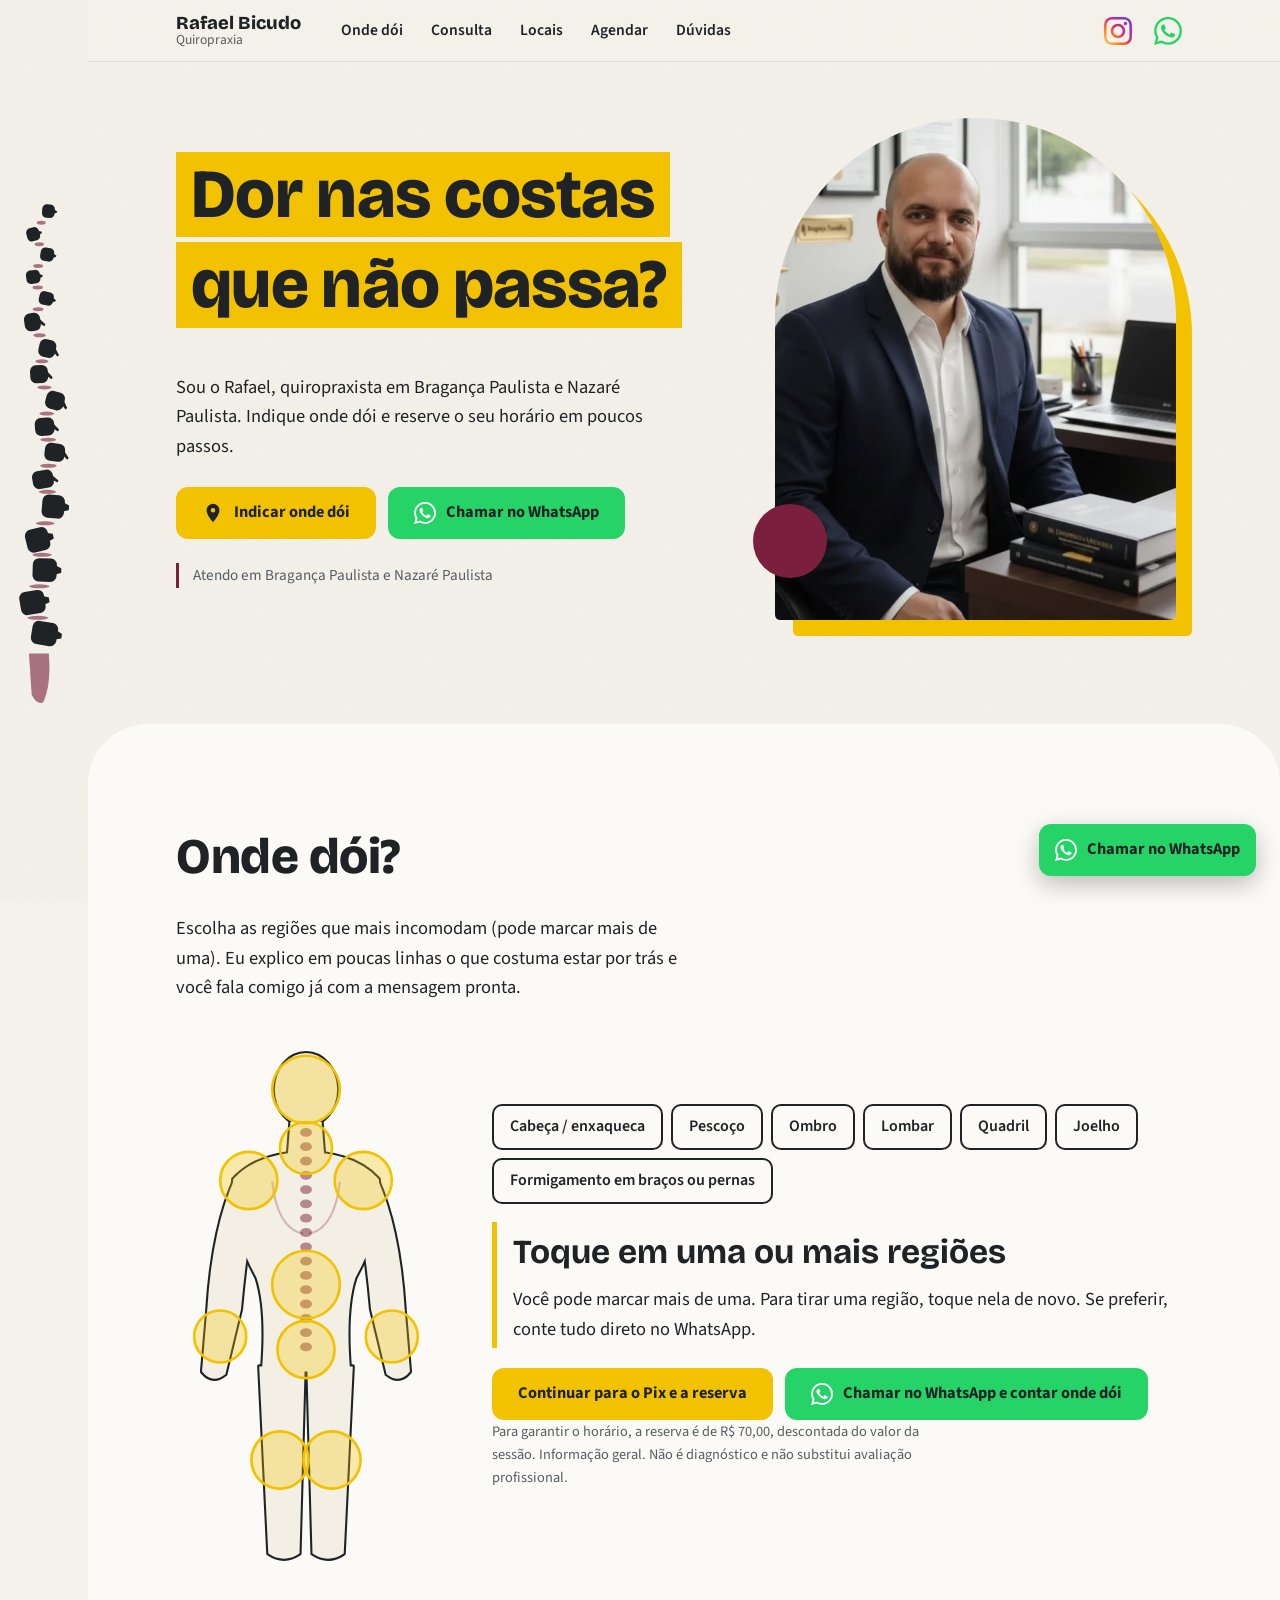
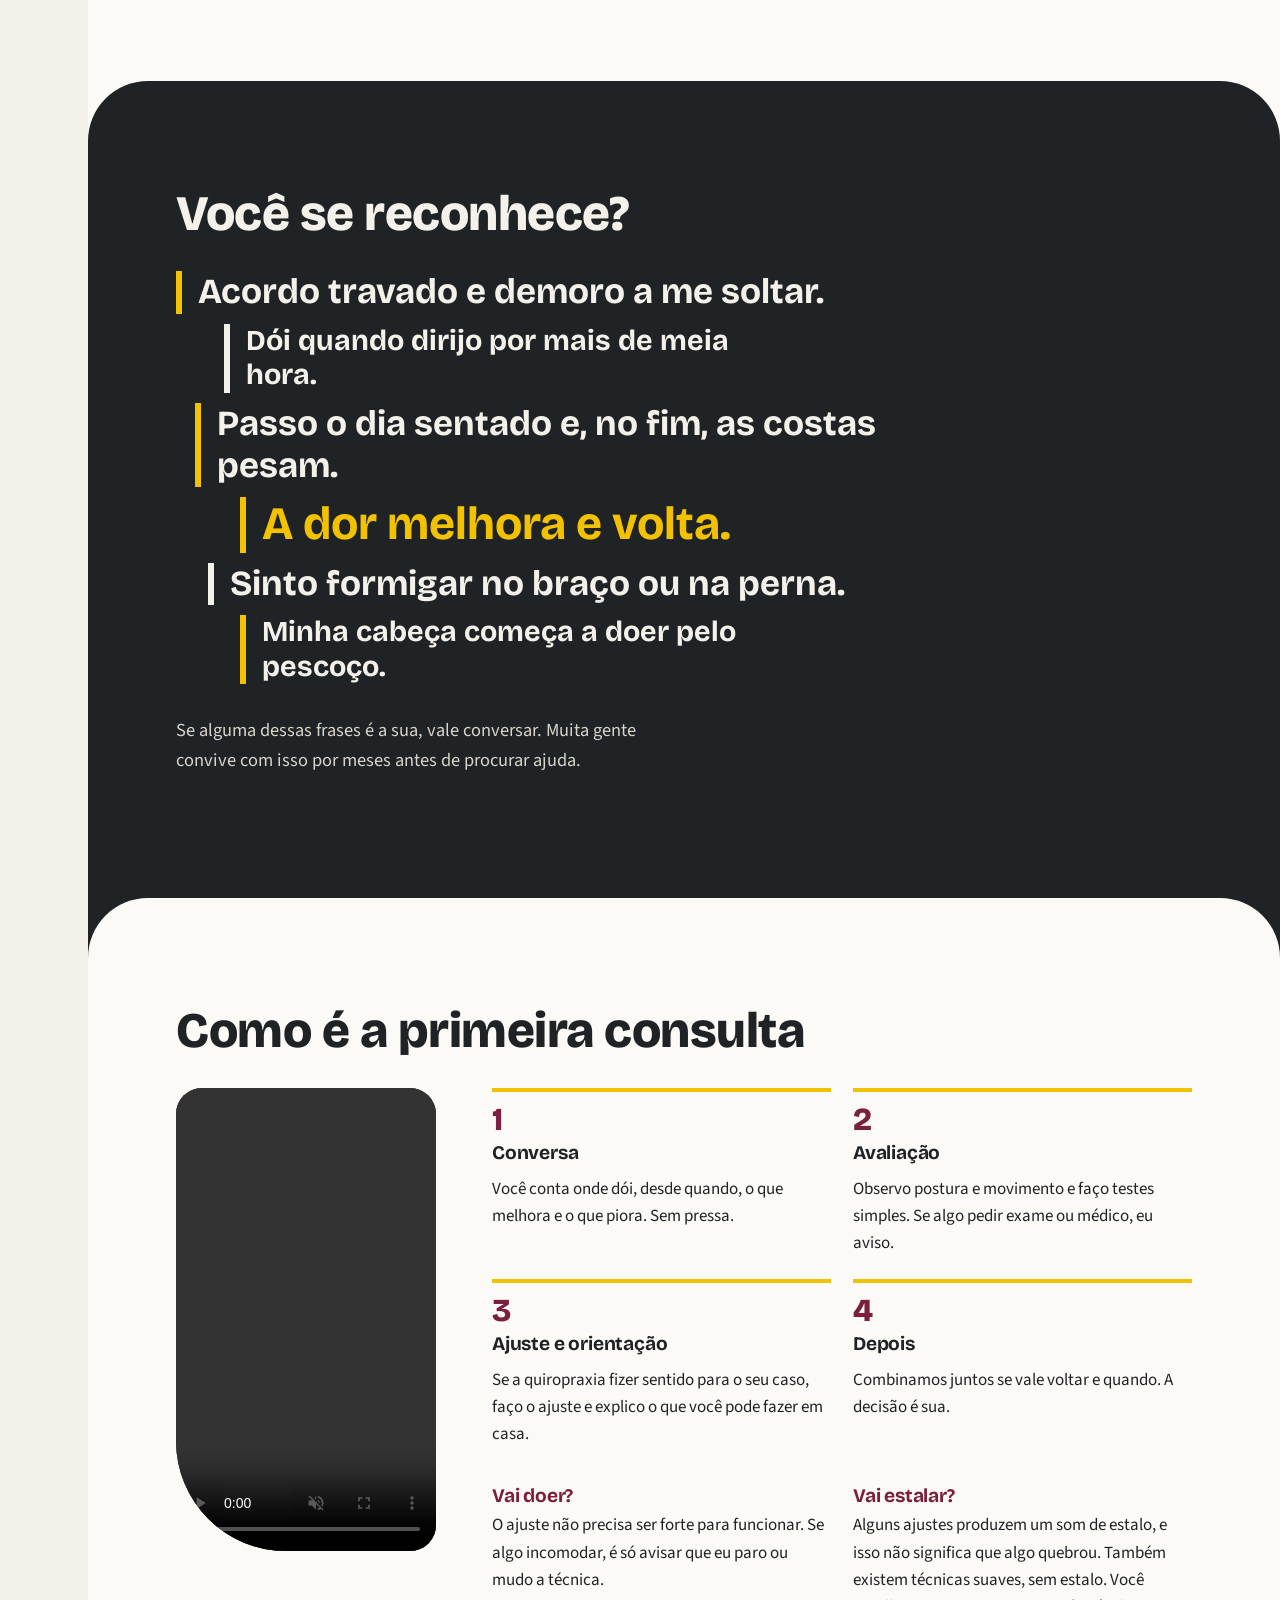
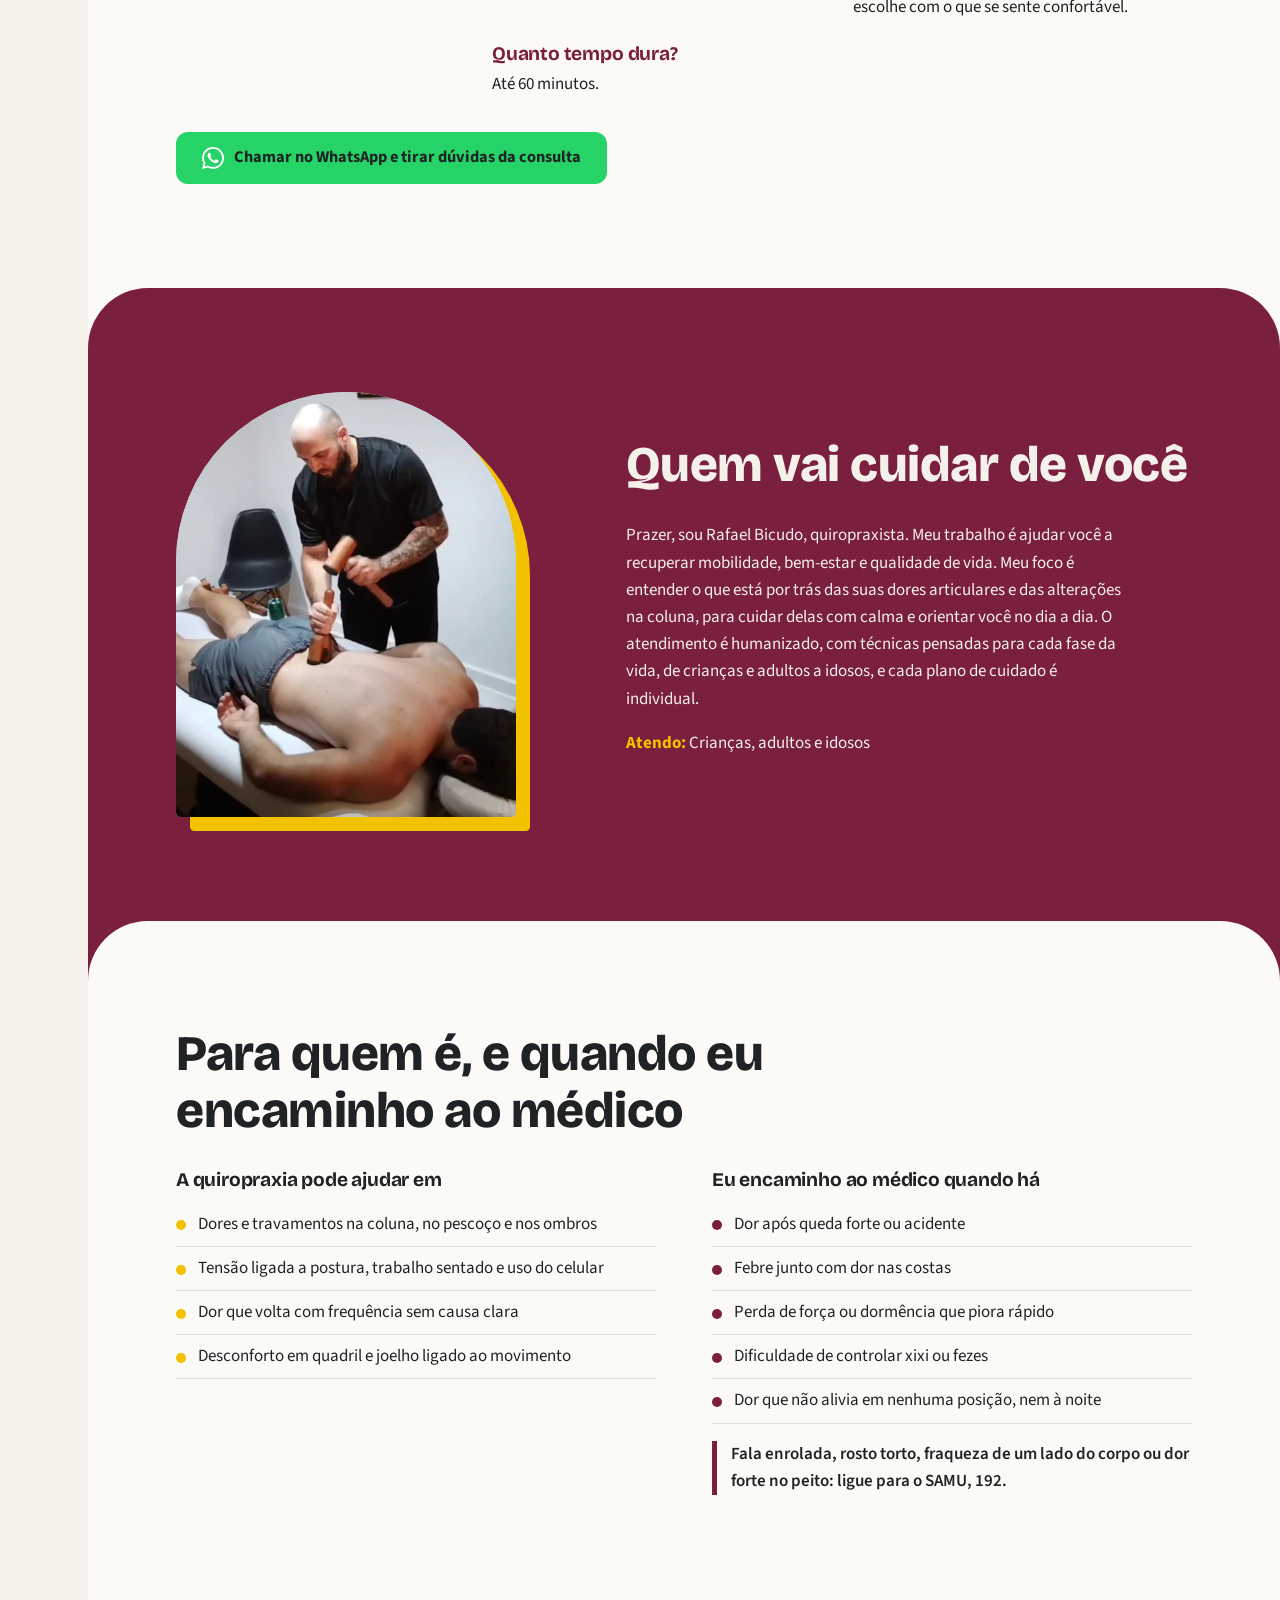
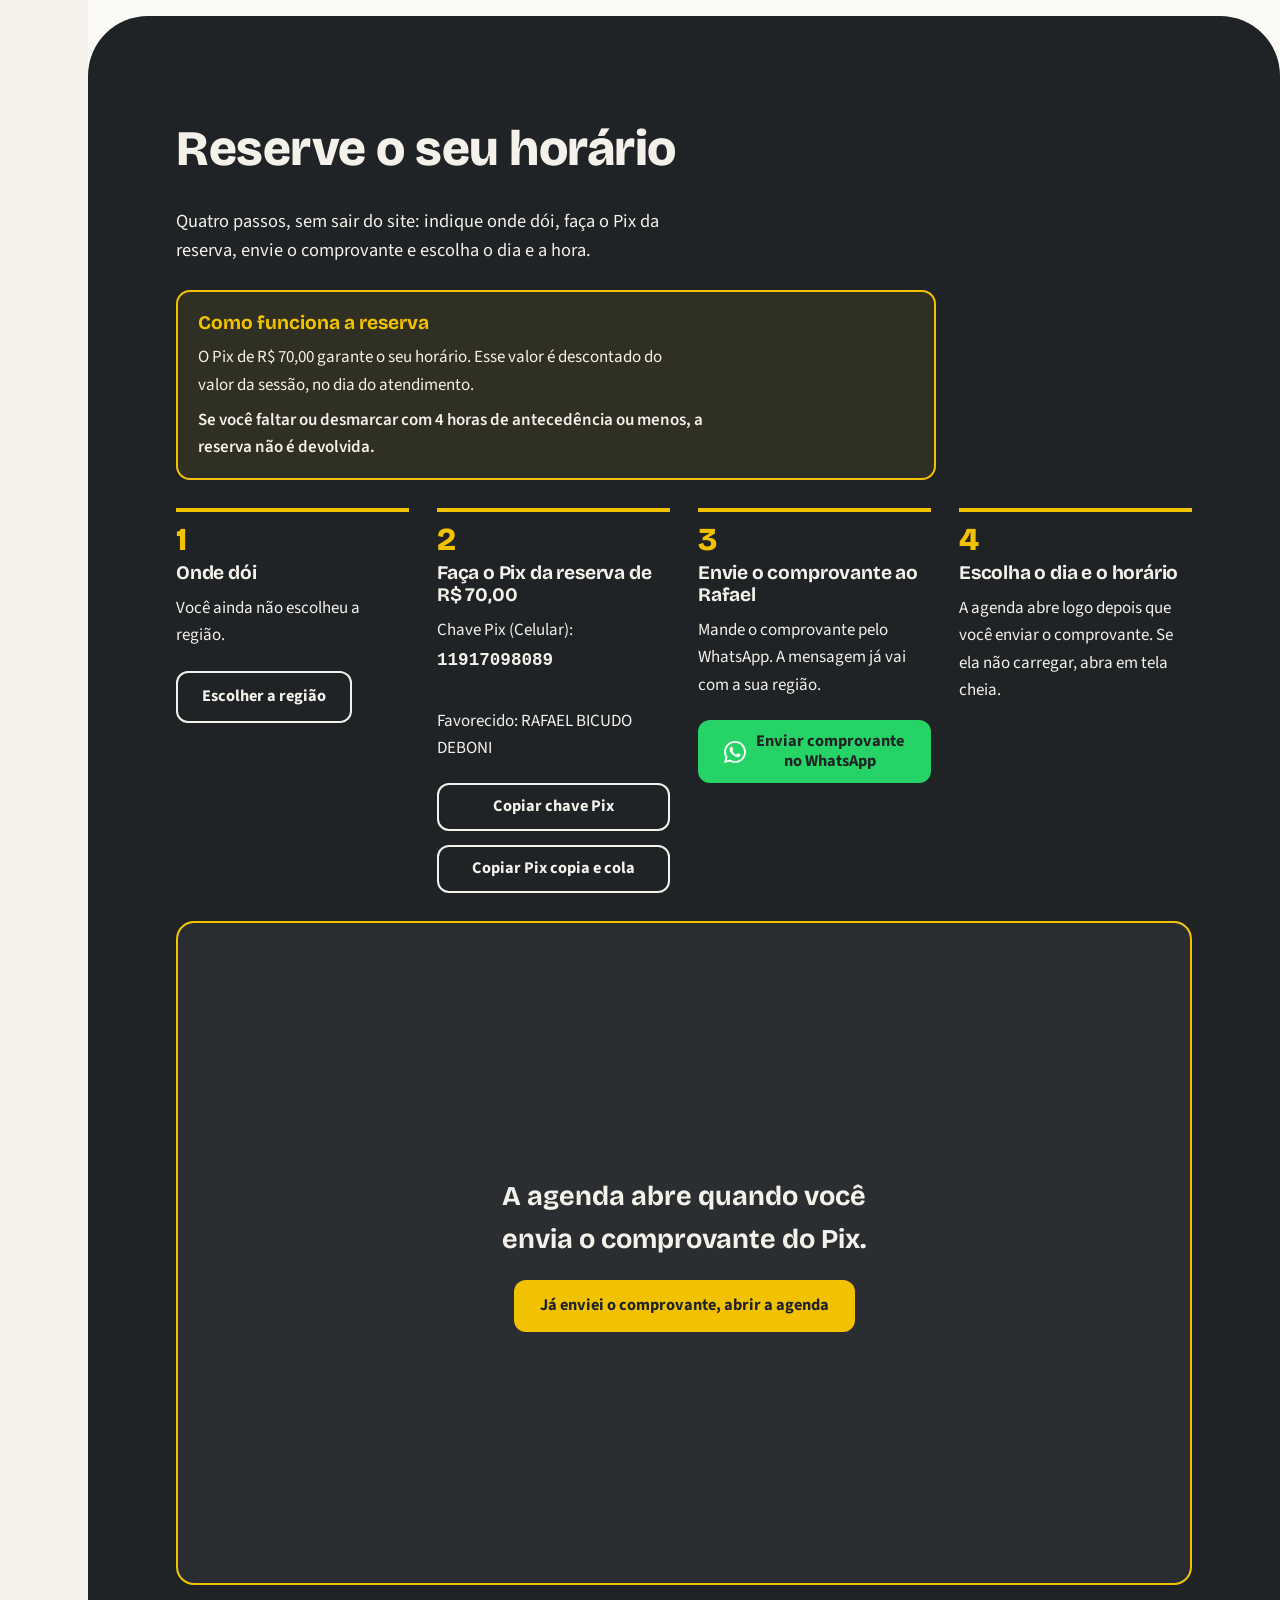
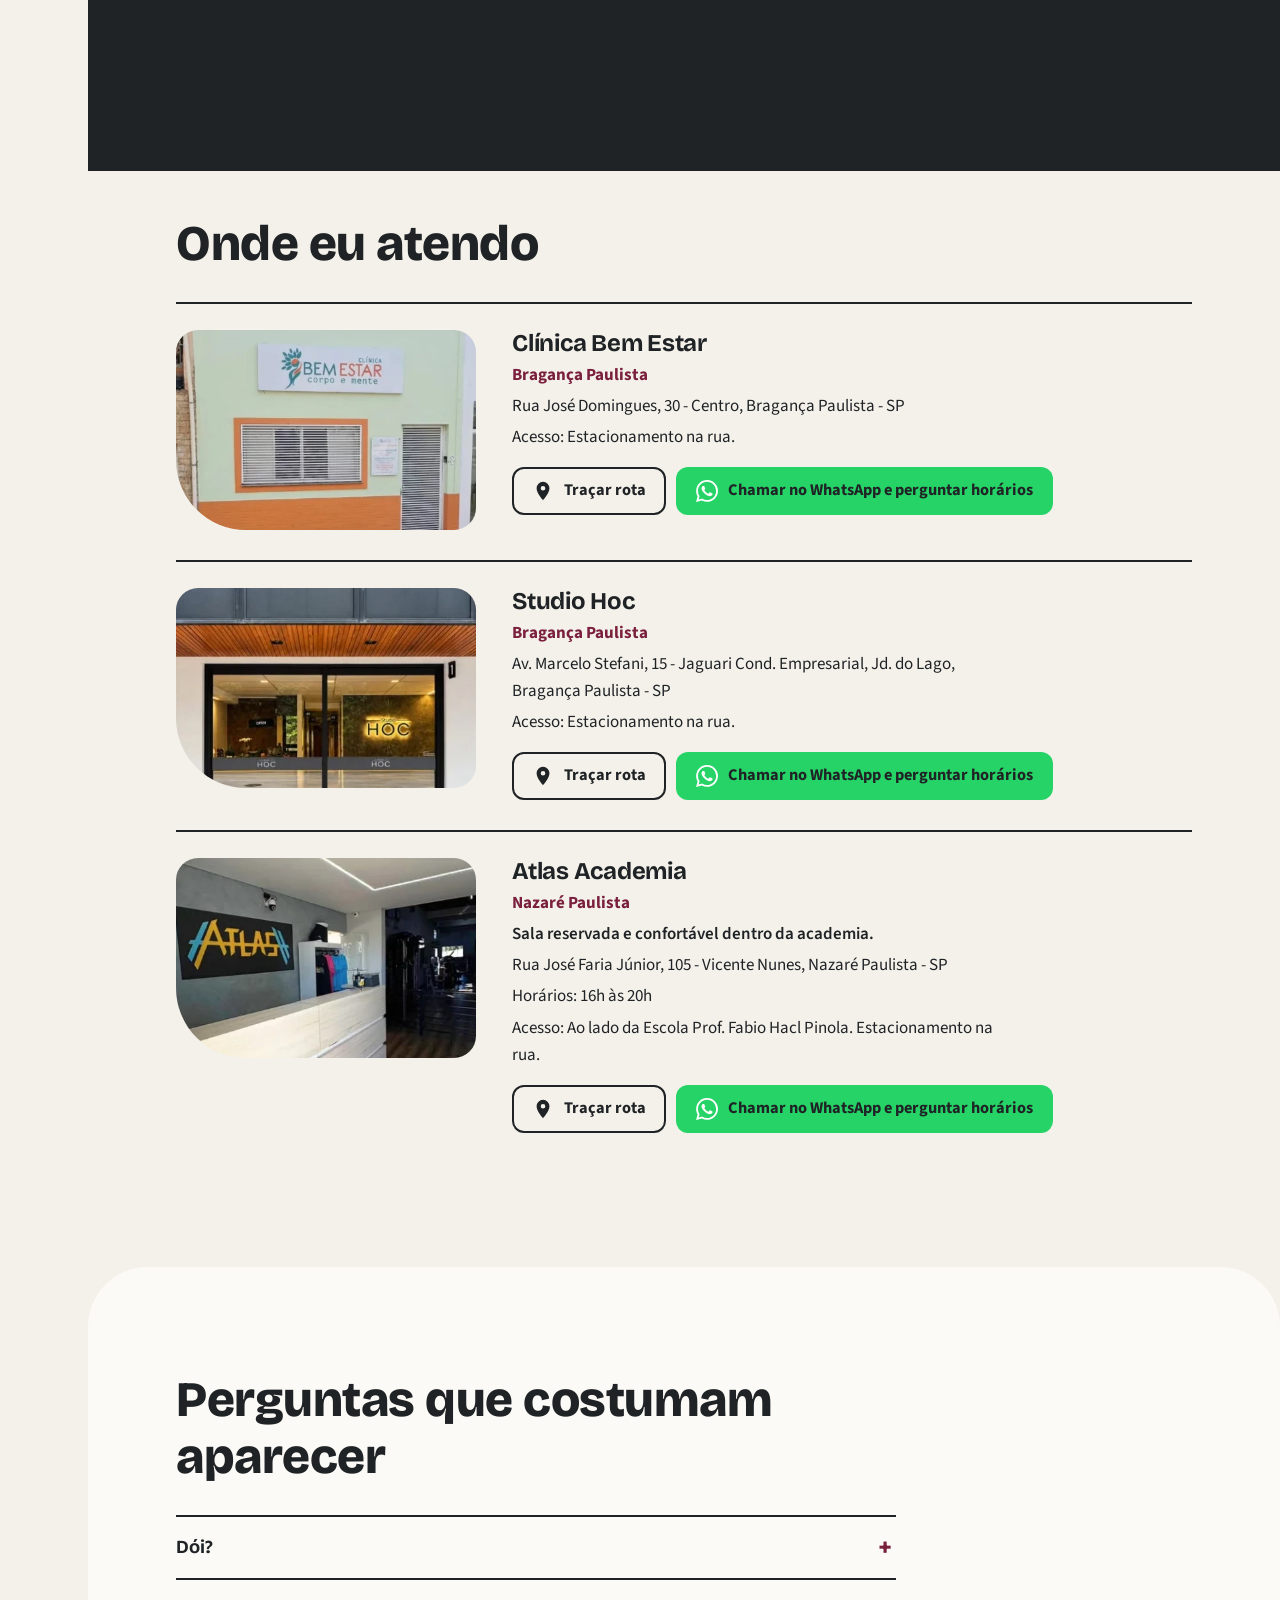
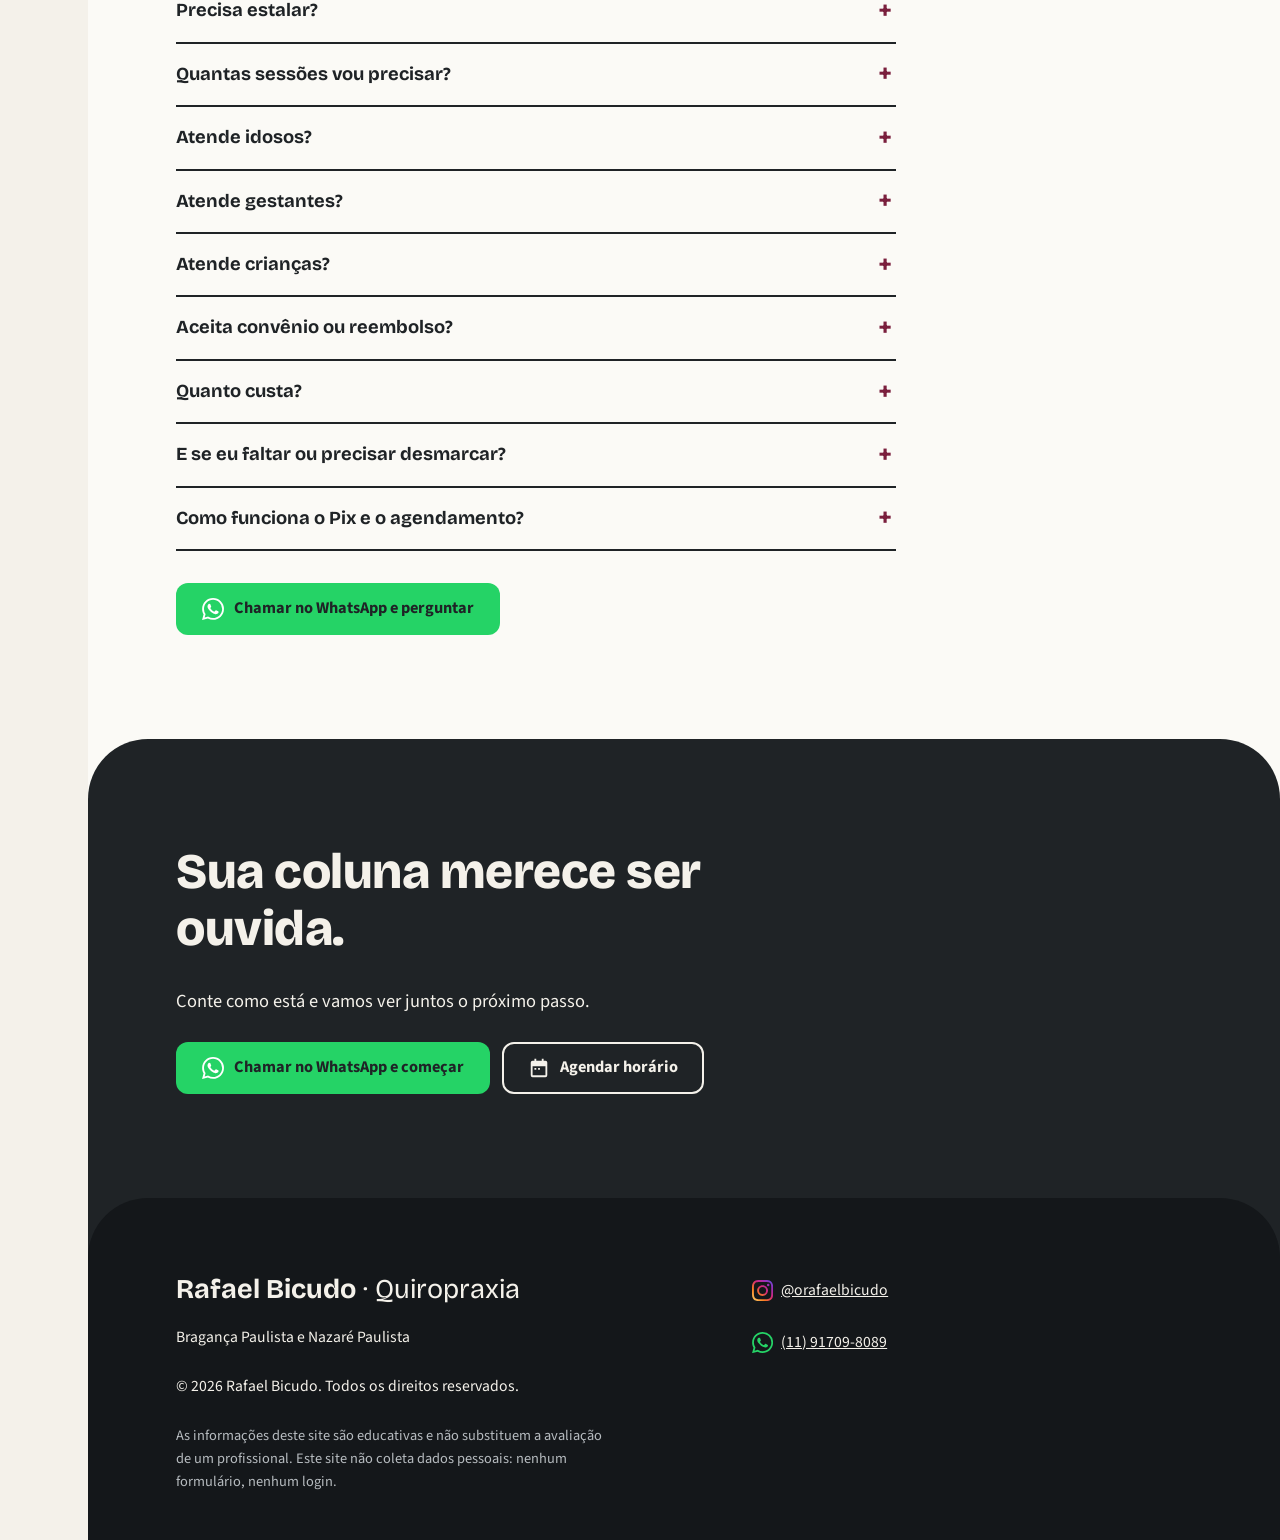
==== commit 8b0ebf56: "Add files via upload" ====
--- a/index.html
+++ b/index.html
@@ -1,483 +1,483 @@
-<!doctype html>
-<html lang="pt-BR" class="no-js">
-<head>
-<meta charset="utf-8">
-<meta name="viewport" content="width=device-width, initial-scale=1, viewport-fit=cover">
-<title>Quiropraxia em Bragança Paulista e Nazaré Paulista | Rafael Bicudo</title>
-<meta name="description" content="Quiropraxia em Bragança Paulista e Nazaré Paulista com Rafael Bicudo. Conte onde dói pelo WhatsApp ou agende sua avaliação.">
-<meta name="theme-color" content="#1F2326">
-<link rel="icon" href="data:image/svg+xml,%3Csvg xmlns='http://www.w3.org/2000/svg' viewBox='0 0 64 64'%3E%3Crect width='64' height='64' rx='14' fill='%23F2C200'/%3E%3Crect x='18' y='14' width='28' height='15' rx='6' fill='%231F2326'/%3E%3Crect x='16' y='35' width='32' height='15' rx='6' fill='%231F2326'/%3E%3C/svg%3E">
-<meta property="og:type" content="website">
-<meta property="og:locale" content="pt_BR">
-<meta property="og:title" content="Quiropraxia em Bragança Paulista e Nazaré Paulista | Rafael Bicudo">
-<meta property="og:description" content="Conte onde dói pelo WhatsApp ou agende sua avaliação de quiropraxia.">
-<meta property="og:image" content="assets/og.png">
-<meta property="og:image:width" content="1200">
-<meta property="og:image:height" content="630">
-<meta name="twitter:card" content="summary_large_image">
-<script>document.documentElement.className = "js";</script>
-<link rel="preconnect" href="https://fonts.googleapis.com">
-<link rel="preconnect" href="https://fonts.gstatic.com" crossorigin>
-<link href="https://fonts.googleapis.com/css2?family=Bricolage+Grotesque:opsz,wght@12..96,500;12..96,700;12..96,800&family=Source+Sans+3:wght@400;600;700&display=swap" rel="stylesheet">
-<link rel="stylesheet" href="css/style.css">
-<script type="application/ld+json">
-{
-  "@context": "https://schema.org",
-  "@type": "LocalBusiness",
-  "name": "Quiropraxia | Rafael Bicudo",
-  "description": "Quiropraxia em Bragança Paulista e Nazaré Paulista.",
-  "telephone": "+5511917098089",
-  "sameAs": ["https://www.instagram.com/orafaelbicudo/"],
-  "areaServed": ["Bragança Paulista", "Nazaré Paulista"],
-  "address": {
-    "@type": "PostalAddress",
-    "streetAddress": "Rua José Domingues, 30 - Centro",
-    "addressLocality": "Bragança Paulista",
-    "addressRegion": "SP",
-    "addressCountry": "BR"
-  }
-}
-</script>
-</head>
-<body>
-
-<!-- Ícones oficiais (Simple Icons 13.0.0, CC0). Marcas pertencem aos respectivos donos. -->
-<svg width="0" height="0" style="position:absolute" aria-hidden="true" focusable="false">
-  <defs>
-    <linearGradient id="ig-grad" x1="0" y1="1" x2="1" y2="0">
-      <stop offset="0" stop-color="#FEDA75"/><stop offset=".3" stop-color="#FA7E1E"/>
-      <stop offset=".55" stop-color="#D62976"/><stop offset=".8" stop-color="#962FBF"/><stop offset="1" stop-color="#4F5BD5"/>
-    </linearGradient>
-    <symbol id="i-wa" viewBox="0 0 24 24"><path d="M17.472 14.382c-.297-.149-1.758-.867-2.03-.967-.273-.099-.471-.148-.67.15-.197.297-.767.966-.94 1.164-.173.199-.347.223-.644.075-.297-.15-1.255-.463-2.39-1.475-.883-.788-1.48-1.761-1.653-2.059-.173-.297-.018-.458.13-.606.134-.133.298-.347.446-.52.149-.174.198-.298.298-.497.099-.198.05-.371-.025-.52-.075-.149-.669-1.612-.916-2.207-.242-.579-.487-.5-.669-.51-.173-.008-.371-.01-.57-.01-.198 0-.52.074-.792.372-.272.297-1.04 1.016-1.04 2.479 0 1.462 1.065 2.875 1.213 3.074.149.198 2.096 3.2 5.077 4.487.709.306 1.262.489 1.694.625.712.227 1.36.195 1.871.118.571-.085 1.758-.719 2.006-1.413.248-.694.248-1.289.173-1.413-.074-.124-.272-.198-.57-.347m-5.421 7.403h-.004a9.87 9.87 0 01-5.031-1.378l-.361-.214-3.741.982.998-3.648-.235-.374a9.86 9.86 0 01-1.51-5.26c.001-5.45 4.436-9.884 9.888-9.884 2.64 0 5.122 1.03 6.988 2.898a9.825 9.825 0 012.893 6.994c-.003 5.45-4.437 9.884-9.885 9.884m8.413-18.297A11.815 11.815 0 0012.05 0C5.495 0 .16 5.335.157 11.892c0 2.096.547 4.142 1.588 5.945L.057 24l6.305-1.654a11.882 11.882 0 005.683 1.448h.005c6.554 0 11.89-5.335 11.893-11.893a11.821 11.821 0 00-3.48-8.413Z"/></symbol>
-    <symbol id="i-ig" viewBox="0 0 24 24"><path d="M7.0301.084c-1.2768.0602-2.1487.264-2.911.5634-.7888.3075-1.4575.72-2.1228 1.3877-.6652.6677-1.075 1.3368-1.3802 2.127-.2954.7638-.4956 1.6365-.552 2.914-.0564 1.2775-.0689 1.6882-.0626 4.947.0062 3.2586.0206 3.6671.0825 4.9473.061 1.2765.264 2.1482.5635 2.9107.308.7889.72 1.4573 1.388 2.1228.6679.6655 1.3365 1.0743 2.1285 1.38.7632.295 1.6361.4961 2.9134.552 1.2773.056 1.6884.069 4.9462.0627 3.2578-.0062 3.668-.0207 4.9478-.0814 1.28-.0607 2.147-.2652 2.9098-.5633.7889-.3086 1.4578-.72 2.1228-1.3881.665-.6682 1.0745-1.3378 1.3795-2.1284.2957-.7632.4966-1.636.552-2.9124.056-1.2809.0692-1.6898.063-4.948-.0063-3.2583-.021-3.6668-.0817-4.9465-.0607-1.2797-.264-2.1487-.5633-2.9117-.3084-.7889-.72-1.4568-1.3876-2.1228C21.2982 1.33 20.628.9208 19.8378.6165 19.074.321 18.2017.1197 16.9244.0645 15.6471.0093 15.236-.005 11.977.0014 8.718.0076 8.31.0215 7.0301.0839m.1402 21.6932c-1.17-.0509-1.8053-.2453-2.2287-.408-.5606-.216-.96-.4771-1.3819-.895-.422-.4178-.6811-.8186-.9-1.378-.1644-.4234-.3624-1.058-.4171-2.228-.0595-1.2645-.072-1.6442-.079-4.848-.007-3.2037.0053-3.583.0607-4.848.05-1.169.2456-1.805.408-2.2282.216-.5613.4762-.96.895-1.3816.4188-.4217.8184-.6814 1.3783-.9003.423-.1651 1.0575-.3614 2.227-.4171 1.2655-.06 1.6447-.072 4.848-.079 3.2033-.007 3.5835.005 4.8495.0608 1.169.0508 1.8053.2445 2.228.408.5608.216.96.4754 1.3816.895.4217.4194.6816.8176.9005 1.3787.1653.4217.3617 1.056.4169 2.2263.0602 1.2655.0739 1.645.0796 4.848.0058 3.203-.0055 3.5834-.061 4.848-.051 1.17-.245 1.8055-.408 2.2294-.216.5604-.4763.96-.8954 1.3814-.419.4215-.8181.6811-1.3783.9-.4224.1649-1.0577.3617-2.2262.4174-1.2656.0595-1.6448.072-4.8493.079-3.2045.007-3.5825-.006-4.848-.0608M16.953 5.5864A1.44 1.44 0 1 0 18.39 4.144a1.44 1.44 0 0 0-1.437 1.4424M5.8385 12.012c.0067 3.4032 2.7706 6.1557 6.173 6.1493 3.4026-.0065 6.157-2.7701 6.1506-6.1733-.0065-3.4032-2.771-6.1565-6.174-6.1498-3.403.0067-6.156 2.771-6.1496 6.1738M8 12.0077a4 4 0 1 1 4.008 3.9921A3.9996 3.9996 0 0 1 8 12.0077"/></symbol>
-    <symbol id="i-cal" viewBox="0 0 24 24"><path d="M7 2v2H5a2 2 0 0 0-2 2v14a2 2 0 0 0 2 2h14a2 2 0 0 0 2-2V6a2 2 0 0 0-2-2h-2V2h-2v2H9V2H7zm-2 8h14v10H5V10zm2 2v2h2v-2H7zm4 0v2h2v-2h-2z"/></symbol>
-    <symbol id="i-pin" viewBox="0 0 24 24"><path d="M12 2a7 7 0 0 0-7 7c0 5.25 7 13 7 13s7-7.75 7-13a7 7 0 0 0-7-7zm0 9.5A2.5 2.5 0 1 1 12 6.5a2.5 2.5 0 0 1 0 5z"/></symbol>
-  </defs>
-</svg>
-
-<a class="skip" href="#conteudo">Ir para o conteúdo</a>
-
-<!-- Coluna vertebral (efeito assinatura). Sem JS ela aparece alinhada. -->
-<div class="spine" id="spine" aria-hidden="true">
-  <svg viewBox="0 0 60 572" preserveAspectRatio="xMidYMid meet" focusable="false">
-    <ellipse class="disc" cx="26.9" cy="33.5" rx="5.0" ry="2.2"/>
-    <ellipse class="disc" cx="24.8" cy="57.5" rx="5.2" ry="2.2"/>
-    <ellipse class="disc" cx="23.5" cy="81.5" rx="5.5" ry="2.2"/>
-    <ellipse class="disc" cx="23.0" cy="105.5" rx="5.8" ry="2.2"/>
-    <ellipse class="disc" cx="23.5" cy="129.5" rx="6.0" ry="2.2"/>
-    <ellipse class="disc" cx="25.1" cy="158.5" rx="7.0" ry="2.2"/>
-    <ellipse class="disc" cx="27.6" cy="187.5" rx="7.4" ry="2.2"/>
-    <ellipse class="disc" cx="30.5" cy="216.5" rx="7.9" ry="2.2"/>
-    <ellipse class="disc" cx="33.1" cy="245.5" rx="8.3" ry="2.2"/>
-    <ellipse class="disc" cx="34.7" cy="274.5" rx="8.8" ry="2.2"/>
-    <ellipse class="disc" cx="34.9" cy="303.5" rx="9.2" ry="2.2"/>
-    <ellipse class="disc" cx="33.8" cy="332.5" rx="9.7" ry="2.2"/>
-    <ellipse class="disc" cx="31.3" cy="367.5" rx="10.5" ry="2.2"/>
-    <ellipse class="disc" cx="27.8" cy="402.5" rx="10.9" ry="2.2"/>
-    <ellipse class="disc" cx="24.8" cy="437.5" rx="11.4" ry="2.2"/>
-    <ellipse class="disc" cx="23.1" cy="472.5" rx="11.8" ry="2.2"/>
-    <path class="disc sacro" d="M13.3 512 L35.3 512 Q38.3 546 29.3 566 Q22.3 570 16.3 558 Z"/>
-    <g transform="translate(27.9 21.5) rotate(-5.4)"><g class="v" style="--dx:7;--rot:9"><path class="vp" d="M5.0 -3.0 L10.0 -0.3 L9.0 1.5 L5.0 2.7 Z"/><rect class="vb" x="-7.0" y="-7.5" width="14.0" height="15.0" rx="5.0"/></g></g>
-    <g transform="translate(25.8 45.5) rotate(-4.2)"><g class="v" style="--dx:-8;--rot:-11"><path class="vp" d="M5.2 -3.0 L10.2 -0.3 L9.2 1.5 L5.2 2.7 Z"/><rect class="vb" x="-7.2" y="-7.5" width="14.5" height="15.0" rx="5.0"/></g></g>
-    <g transform="translate(24.5 69.5) rotate(-2.3)"><g class="v" style="--dx:9;--rot:12"><path class="vp" d="M5.5 -3.0 L10.5 -0.3 L9.5 1.5 L5.5 2.7 Z"/><rect class="vb" x="-7.5" y="-7.5" width="15.0" height="15.0" rx="5.0"/></g></g>
-    <g transform="translate(24.0 93.5) rotate(0.0)"><g class="v" style="--dx:-6;--rot:-8"><path class="vp" d="M5.8 -3.0 L10.8 -0.3 L9.8 1.5 L5.8 2.7 Z"/><rect class="vb" x="-7.8" y="-7.5" width="15.5" height="15.0" rx="5.0"/></g></g>
-    <g transform="translate(24.5 117.5) rotate(2.3)"><g class="v" style="--dx:8;--rot:10"><path class="vp" d="M6.0 -3.0 L11.0 -0.3 L10.0 1.5 L6.0 2.7 Z"/><rect class="vb" x="-8.0" y="-7.5" width="16.0" height="15.0" rx="5.0"/></g></g>
-    <g transform="translate(26.1 144.0) rotate(4.3)"><g class="v" style="--dx:-9;--rot:-12"><path class="vp" d="M7.0 -4.0 L14.0 4.4 L12.5 6.4 L7.0 2.0 Z"/><rect class="vb" x="-9.0" y="-10.0" width="18.0" height="20.0" rx="6.7"/></g></g>
-    <g transform="translate(28.6 173.0) rotate(5.6)"><g class="v" style="--dx:5;--rot:7"><path class="vp" d="M7.4 -4.0 L14.4 4.4 L12.9 6.4 L7.4 2.0 Z"/><rect class="vb" x="-9.4" y="-10.0" width="18.9" height="20.0" rx="6.7"/></g></g>
-    <g transform="translate(31.5 202.0) rotate(5.6)"><g class="v" style="--dx:-7;--rot:-9"><path class="vp" d="M7.9 -4.0 L14.9 4.4 L13.4 6.4 L7.9 2.0 Z"/><rect class="vb" x="-9.9" y="-10.0" width="19.8" height="20.0" rx="6.7"/></g></g>
-    <g transform="translate(34.1 231.0) rotate(4.2)"><g class="v" style="--dx:8;--rot:11"><path class="vp" d="M8.3 -4.0 L15.3 4.4 L13.8 6.4 L8.3 2.0 Z"/><rect class="vb" x="-10.3" y="-10.0" width="20.7" height="20.0" rx="6.7"/></g></g>
-    <g transform="translate(35.7 260.0) rotate(1.9)"><g class="v" style="--dx:-5;--rot:-6"><path class="vp" d="M8.8 -4.0 L15.8 4.4 L14.3 6.4 L8.8 2.0 Z"/><rect class="vb" x="-10.8" y="-10.0" width="21.6" height="20.0" rx="6.7"/></g></g>
-    <g transform="translate(35.9 289.0) rotate(-0.9)"><g class="v" style="--dx:6;--rot:8"><path class="vp" d="M9.2 -4.0 L16.2 4.4 L14.8 6.4 L9.2 2.0 Z"/><rect class="vb" x="-11.2" y="-10.0" width="22.5" height="20.0" rx="6.7"/></g></g>
-    <g transform="translate(34.8 318.0) rotate(-3.4)"><g class="v" style="--dx:-6;--rot:-7"><path class="vp" d="M9.7 -4.0 L16.7 4.4 L15.2 6.4 L9.7 2.0 Z"/><rect class="vb" x="-11.7" y="-10.0" width="23.4" height="20.0" rx="6.7"/></g></g>
-    <g transform="translate(32.3 350.0) rotate(-5.3)"><g class="v" style="--dx:8;--rot:10"><path class="vp" d="M10.5 -5.7 L17.5 -2.6 L17.5 2.6 L10.5 4.7 Z"/><rect class="vb" x="-12.5" y="-13.0" width="25.0" height="26.0" rx="7.0"/></g></g>
-    <g transform="translate(28.8 385.0) rotate(-5.7)"><g class="v" style="--dx:-6;--rot:-8"><path class="vp" d="M10.9 -5.7 L17.9 -2.6 L17.9 2.6 L10.9 4.7 Z"/><rect class="vb" x="-12.9" y="-13.0" width="25.9" height="26.0" rx="7.0"/></g></g>
-    <g transform="translate(25.8 420.0) rotate(-4.1)"><g class="v" style="--dx:5;--rot:6"><path class="vp" d="M11.4 -5.7 L18.4 -2.6 L18.4 2.6 L11.4 4.7 Z"/><rect class="vb" x="-13.4" y="-13.0" width="26.8" height="26.0" rx="7.0"/></g></g>
-    <g transform="translate(24.1 455.0) rotate(-1.1)"><g class="v" style="--dx:-7;--rot:-8"><path class="vp" d="M11.8 -5.7 L18.9 -2.6 L18.9 2.6 L11.8 4.7 Z"/><rect class="vb" x="-13.8" y="-13.0" width="27.7" height="26.0" rx="7.0"/></g></g>
-    <g transform="translate(24.5 490.0) rotate(2.2)"><g class="v" style="--dx:6;--rot:7"><path class="vp" d="M12.3 -5.7 L19.3 -2.6 L19.3 2.6 L12.3 4.7 Z"/><rect class="vb" x="-14.3" y="-13.0" width="28.6" height="26.0" rx="7.0"/></g></g>
-  </svg>
-</div>
-
-<header class="top" id="topo-header">
-  <div class="top-in">
-    <a class="brand" href="#topo" aria-label="Rafael Bicudo, quiropraxia, início">
-      <span class="brand-nome">Rafael Bicudo</span>
-      <span class="brand-sub">Quiropraxia</span>
-    </a>
-    <nav class="nav" aria-label="Seções do site">
-      <a href="#onde-doi">Onde dói</a>
-      <a href="#consulta">Consulta</a>
-      <a href="#locais">Locais</a>
-      <a href="#agendar">Agendar</a>
-      <a href="#faq">Dúvidas</a>
-    </nav>
-    <div class="top-links">
-      <a class="icon-link icon-ig" data-ig href="https://www.instagram.com/orafaelbicudo/" target="_blank" rel="noopener" aria-label="Instagram do Rafael Bicudo">
-        <svg class="ico ico-ig" viewBox="0 0 24 24" fill="url(#ig-grad)" aria-hidden="true"><use href="#i-ig"/></svg>
-      </a>
-      <a class="icon-link icon-wa" data-wa="rodape" data-origem="header" href="https://wa.me/5511917098089" target="_blank" rel="noopener" aria-label="Chamar no WhatsApp">
-        <svg class="ico ico-wa" viewBox="0 0 24 24" fill="#25D366" aria-hidden="true"><use href="#i-wa"/></svg>
-      </a>
-      <button type="button" class="burger js-only" id="burger" aria-expanded="false" aria-controls="menu" aria-label="Abrir menu"><span></span><span></span><span></span></button>
-    </div>
-  </div>
-</header>
-
-<div class="menu-sheet" id="menu" role="dialog" aria-modal="true" aria-label="Menu do site" aria-hidden="true">
-  <button type="button" class="menu-fechar" id="menu-fechar" aria-label="Fechar menu">Fechar</button>
-  <nav class="menu-links" aria-label="Seções do site">
-    <a href="#topo">Início</a>
-    <a href="#onde-doi">Onde dói</a>
-    <a href="#consulta">Primeira consulta</a>
-    <a href="#locais">Onde eu atendo</a>
-    <a href="#agendar">Agendar</a>
-    <a href="#faq">Dúvidas</a>
-  </nav>
-  <div class="menu-acoes">
-    <a class="btn btn-wa" data-wa="rodape" data-origem="menu" href="https://wa.me/5511917098089" target="_blank" rel="noopener">
-      <svg class="ico" viewBox="0 0 24 24" aria-hidden="true"><use href="#i-wa"/></svg>
-      Chamar no WhatsApp
-    </a>
-    <a class="menu-ig" data-ig href="https://www.instagram.com/orafaelbicudo/" target="_blank" rel="noopener">@orafaelbicudo no Instagram</a>
-  </div>
-</div>
-
-<main id="conteudo">
-
-<!-- 1. HERO -->
-<section class="hero" id="topo">
-  <div class="wrap hero-grid">
-    <div class="hero-txt">
-      <h1 class="reveal r1"><span class="barra">Dor nas costas</span> <span class="barra">que não passa?</span></h1>
-      <p class="lead reveal r2">Sou o Rafael, quiropraxista em Bragança Paulista e Nazaré Paulista. Indique onde dói e reserve o seu horário em poucos passos.</p>
-      <div class="cta-row reveal r3">
-        <a class="btn btn-ouro" data-origem="hero-onde-doi" href="#onde-doi">
-          <svg class="ico" viewBox="0 0 24 24" aria-hidden="true"><use href="#i-pin"/></svg>
-          Indicar onde dói
-        </a>
-        <a class="btn btn-wa mag" data-wa="hero" data-origem="hero" href="https://wa.me/5511917098089" target="_blank" rel="noopener">
-          <svg class="ico" viewBox="0 0 24 24" aria-hidden="true"><use href="#i-wa"/></svg>
-          Chamar no WhatsApp
-        </a>
-      </div>
-      <ul class="prova reveal r4">
-        <li><span data-bind="registro">[PREENCHER: registro profissional / formação]</span></li>
-        <li>Atendo em <span data-bind="cidades">Bragança Paulista e Nazaré Paulista</span></li>
-        <li><span data-bind="horarioResumo">[PREENCHER: dias e horários]</span></li>
-      </ul>
-    </div>
-    <figure class="hero-foto reveal r3">
-      <span class="arco-ouro" aria-hidden="true"></span>
-      <span class="arco-vinho" aria-hidden="true"></span>
-      <div class="arco" id="foto-rafael">
-        <div class="foto-ph" role="img" aria-label="Espaço reservado para a foto do Rafael Bicudo">
-          <span>[PREENCHER: foto do Rafael]</span>
-        </div>
-      </div>
-    </figure>
-  </div>
-</section>
-
-<!-- 3. ONDE DÓI -->
-<section class="onde" id="onde-doi" aria-labelledby="t-onde">
-  <div class="wrap">
-    <h2 id="t-onde">Onde dói?</h2>
-    <p class="lead">Escolha a região que mais incomoda. Eu explico em poucas linhas o que costuma estar por trás e você fala comigo já com a mensagem pronta.</p>
-
-    <div class="onde-grid">
-      <div class="corpo js-only">
-        <svg viewBox="0 0 200 420" class="corpo-svg" aria-hidden="true" focusable="false">
-          <g class="sil-contorno">
-            <ellipse cx="100" cy="45" rx="24" ry="28"/>
-            <path d="M88 70 L112 70 L114 96 L86 96 Z"/>
-            <path d="M86 94 Q58 98 44 114 Q40 150 62 190 Q70 215 66 262 L134 262 Q130 215 138 190 Q160 150 156 114 Q142 98 114 94 Z"/>
-            <path d="M46 112 Q28 150 24 215 L20 262 Q28 272 38 264 L50 214 Q54 170 60 138 Z"/>
-            <path d="M154 112 Q172 150 176 215 L180 262 Q172 272 162 264 L150 214 Q146 170 140 138 Z"/>
-            <path d="M64 258 L99 258 L95 402 Q83 410 71 402 Z"/>
-            <path d="M101 258 L136 258 L129 402 Q117 410 105 402 Z"/>
-          </g>
-          <g class="sil-fill">
-            <ellipse cx="100" cy="45" rx="24" ry="28"/>
-            <path d="M88 70 L112 70 L114 96 L86 96 Z"/>
-            <path d="M86 94 Q58 98 44 114 Q40 150 62 190 Q70 215 66 262 L134 262 Q130 215 138 190 Q160 150 156 114 Q142 98 114 94 Z"/>
-            <path d="M46 112 Q28 150 24 215 L20 262 Q28 272 38 264 L50 214 Q54 170 60 138 Z"/>
-            <path d="M154 112 Q172 150 176 215 L180 262 Q172 272 162 264 L150 214 Q146 170 140 138 Z"/>
-            <path d="M64 258 L99 258 L95 402 Q83 410 71 402 Z"/>
-            <path d="M101 258 L136 258 L129 402 Q117 410 105 402 Z"/>
-          </g>
-          <g class="detalhe" aria-hidden="true">
-            <path d="M74 116 Q78 152 98 156" fill="none"/><path d="M126 116 Q122 152 102 156" fill="none"/>
-            <g class="dots"><ellipse cx="100" cy="78" rx="4.6" ry="3.4"/><ellipse cx="100" cy="89" rx="4.6" ry="3.4"/><ellipse cx="100" cy="100" rx="4.6" ry="3.4"/><ellipse cx="100" cy="111" rx="4.6" ry="3.4"/><ellipse cx="100" cy="122" rx="4.6" ry="3.4"/><ellipse cx="100" cy="133" rx="4.6" ry="3.4"/><ellipse cx="100" cy="144" rx="4.6" ry="3.4"/><ellipse cx="100" cy="155" rx="4.6" ry="3.4"/><ellipse cx="100" cy="166" rx="4.6" ry="3.4"/><ellipse cx="100" cy="177" rx="4.6" ry="3.4"/><ellipse cx="100" cy="188" rx="4.6" ry="3.4"/><ellipse cx="100" cy="199" rx="4.6" ry="3.4"/><ellipse cx="100" cy="210" rx="4.6" ry="3.4"/><ellipse cx="100" cy="221" rx="4.6" ry="3.4"/><ellipse cx="100" cy="232" rx="4.6" ry="3.4"/><ellipse cx="100" cy="243" rx="4.6" ry="3.4"/></g>
-          </g>
-          <g class="spots">
-            <circle class="spot" data-regiao="cabeca" cx="100" cy="45" r="26"/>
-            <circle class="spot" data-regiao="pescoco" cx="100" cy="90" r="20"/>
-            <circle class="spot" data-regiao="ombro" cx="56" cy="115" r="22"/>
-            <circle class="spot" data-regiao="ombro" cx="144" cy="115" r="22"/>
-            <circle class="spot" data-regiao="lombar" cx="100" cy="195" r="26"/>
-            <circle class="spot" data-regiao="quadril" cx="100" cy="245" r="22"/>
-            <circle class="spot" data-regiao="formigamento" cx="34" cy="235" r="20"/>
-            <circle class="spot" data-regiao="formigamento" cx="166" cy="235" r="20"/>
-            <circle class="spot" data-regiao="joelho" cx="80" cy="330" r="22"/>
-            <circle class="spot" data-regiao="joelho" cx="120" cy="330" r="22"/>
-          </g>
-        </svg>
-      </div>
-
-      <div class="onde-painel">
-        <div class="chips js-only" role="group" aria-label="Região do corpo">
-          <button type="button" class="chip" data-regiao="cabeca">Cabeça / enxaqueca</button>
-          <button type="button" class="chip" data-regiao="pescoco">Pescoço</button>
-          <button type="button" class="chip" data-regiao="ombro">Ombro</button>
-          <button type="button" class="chip" data-regiao="lombar">Lombar</button>
-          <button type="button" class="chip" data-regiao="quadril">Quadril</button>
-          <button type="button" class="chip" data-regiao="joelho">Joelho</button>
-          <button type="button" class="chip" data-regiao="formigamento">Formigamento em braços ou pernas</button>
-        </div>
-        <div class="regiao-info" id="regiao-info" aria-live="polite">
-          <p class="regiao-titulo" id="regiao-titulo">Toque em uma região</p>
-          <div class="regiao-corpo-wrap"><p class="regiao-corpo" id="regiao-texto">Se preferir, conte tudo direto no WhatsApp.</p></div>
-        </div>
-        <div class="onde-botoes">
-          <a class="btn btn-ouro" id="onde-continuar" data-origem="onde-continuar" href="#agendar">Continuar para o Pix e a reserva</a>
-          <a class="btn btn-wa mag" id="onde-wa" data-wa="regiao" data-origem="onde-doi" href="https://wa.me/5511917098089" target="_blank" rel="noopener">
-          <svg class="ico" viewBox="0 0 24 24" aria-hidden="true"><use href="#i-wa"/></svg>
-          <span id="onde-wa-txt">Chamar no WhatsApp e contar onde dói</span>
-        </a>
-        </div>
-        <p class="nota">Para garantir o horário, a reserva é de <span data-bind="pix.valor">R$ 70,00</span>, descontada do valor da sessão. Informação geral. Não é diagnóstico e não substitui avaliação profissional.</p>
-      </div>
-    </div>
-  </div>
-</section>
-
-<!-- 4. VOCÊ SE RECONHECE -->
-<section class="reconhece" aria-labelledby="t-rec">
-  <div class="wrap">
-    <h2 id="t-rec">Você se reconhece?</h2>
-    <ul class="frases">
-      <li class="f1">Acordo travado e demoro a me soltar.</li>
-      <li class="f2">Dói quando dirijo por mais de meia hora.</li>
-      <li class="f3">Passo o dia sentado e, no fim, as costas pesam.</li>
-      <li class="f4">A dor melhora e volta.</li>
-      <li class="f5">Sinto formigar no braço ou na perna.</li>
-      <li class="f6">Minha cabeça começa a doer pelo pescoço.</li>
-    </ul>
-    <p class="lead">Se alguma dessas frases é a sua, vale conversar. Muita gente convive com isso por meses antes de procurar ajuda.</p>
-  </div>
-</section>
-
-<!-- 5. PRIMEIRA CONSULTA -->
-<section class="consulta" id="consulta" aria-labelledby="t-cons">
-  <div class="wrap">
-    <h2 id="t-cons">Como é a primeira consulta</h2>
-    <figure class="consulta-foto" id="foto-atendimento" hidden></figure>
-    <div class="consulta-grid">
-      <figure class="consulta-video" id="video-consulta" hidden>
-        <video muted loop playsinline preload="none"></video>
-      </figure>
-      <div class="consulta-corpo">
-    <ol class="passos">
-      <li><h3>Conversa</h3><p>Você conta onde dói, desde quando, o que melhora e o que piora. Sem pressa.</p></li>
-      <li><h3>Avaliação</h3><p>Observo postura e movimento e faço testes simples. Se algo pedir exame ou médico, eu aviso.</p></li>
-      <li><h3>Ajuste e orientação</h3><p>Se a quiropraxia fizer sentido para o seu caso, faço o ajuste e explico o que você pode fazer em casa.</p></li>
-      <li><h3>Depois</h3><p>Combinamos juntos se vale voltar e quando. A decisão é sua.</p></li>
-    </ol>
-    <div class="medos">
-      <div><h3>Vai doer?</h3><p>O ajuste não precisa ser forte para funcionar. Se algo incomodar, é só avisar que eu paro ou mudo a técnica. <span class="pend-hint">[PREENCHER: confirmar com o Rafael as técnicas usadas]</span></p></div>
-      <div><h3>Vai estalar?</h3><p>Alguns ajustes produzem um som de estalo, e isso não significa que algo quebrou. Também existem técnicas suaves, sem estalo. Você escolhe com o que se sente confortável.</p></div>
-      <div><h3>Quanto tempo dura?</h3><p><span data-bind="duracao">[PREENCHER: duração da primeira consulta]</span></p></div>
-    </div>
-      </div>
-    </div>
-    <a class="btn btn-wa mag" data-wa="consulta" data-origem="consulta" href="https://wa.me/5511917098089" target="_blank" rel="noopener">
-      <svg class="ico" viewBox="0 0 24 24" aria-hidden="true"><use href="#i-wa"/></svg>
-      Chamar no WhatsApp e tirar dúvidas da consulta
-    </a>
-  </div>
-</section>
-
-<!-- 6. QUEM VAI CUIDAR -->
-<section class="quem" aria-labelledby="t-quem">
-  <div class="wrap quem-grid">
-    <div class="arco arco-quem" id="foto-quem">
-      <div class="foto-ph" role="img" aria-label="Espaço reservado para a foto do Rafael atendendo">
-        <span>[PREENCHER: foto do Rafael atendendo]</span>
-      </div>
-    </div>
-    <div>
-      <h2 id="t-quem">Quem vai cuidar de você</h2>
-      <p>Eu sou o Rafael Bicudo. <span class="pend-hint">[PREENCHER: história curta e humana, aprovada pelo Rafael (por que escolheu a quiropraxia, como atende)]</span></p>
-      <p><strong>Formação e registro:</strong> <span data-bind="registro">[PREENCHER: registro profissional / formação]</span></p>
-      <p><strong>Atendo:</strong> <span data-bind="publico">Crianças, adultos e idosos</span></p>
-    </div>
-  </div>
-</section>
-
-<!-- 7. PARA QUEM É -->
-<section class="paraquem" aria-labelledby="t-para">
-  <div class="wrap">
-    <h2 id="t-para">Para quem é, e quando eu encaminho ao médico</h2>
-    <div class="duas">
-      <div class="col-sim">
-        <h3>A quiropraxia pode ajudar em</h3>
-        <ul>
-          <li>Dores e travamentos na coluna, no pescoço e nos ombros</li>
-          <li>Tensão ligada a postura, trabalho sentado e uso do celular</li>
-          <li>Dor que volta com frequência sem causa clara</li>
-          <li>Desconforto em quadril e joelho ligado ao movimento</li>
-        </ul>
-      </div>
-      <div class="col-nao">
-        <h3>Eu encaminho ao médico quando há</h3>
-        <ul>
-          <li>Dor após queda forte ou acidente</li>
-          <li>Febre junto com dor nas costas</li>
-          <li>Perda de força ou dormência que piora rápido</li>
-          <li>Dificuldade de controlar xixi ou fezes</li>
-          <li>Dor que não alivia em nenhuma posição, nem à noite</li>
-        </ul>
-        <p class="urgencia">Fala enrolada, rosto torto, fraqueza de um lado do corpo ou dor forte no peito: ligue para o SAMU, 192.</p>
-      </div>
-    </div>
-  </div>
-</section>
-
-<!-- 8. PROVAS REAIS (oculta por flag) -->
-<section class="provas" id="provas" aria-labelledby="t-provas" hidden>
-  <div class="wrap">
-    <h2 id="t-provas">O que dizem os pacientes</h2>
-    <div id="provas-lista"></div>
-  </div>
-</section>
-
-<!-- AGENDAMENTO -->
-<section class="agendar" id="agendar" aria-labelledby="t-agendar">
-  <div class="wrap">
-    <h2 id="t-agendar">Reserve o seu horário</h2>
-    <p class="lead">Quatro passos, sem sair do site: indique onde dói, faça o Pix da reserva, envie o comprovante e escolha o dia e a hora.</p>
-    <div class="aviso-reserva" role="note">
-      <strong>Como funciona a reserva</strong>
-      <p>O Pix de <span data-bind="pix.valor">R$ 70,00</span> garante o seu horário. <span data-bind="reserva.explicacao">Esse valor é descontado do valor da sessão, no dia do atendimento.</span></p>
-      <p><span data-bind="reserva.politica">Se você faltar ou desmarcar com 4 horas de antecedência ou menos, a reserva não é devolvida.</span></p>
-    </div>
-    <ol class="pix-passos">
-      <li>
-        <h3>Onde dói</h3>
-        <p id="agenda-regiao-txt">Você ainda não escolheu a região.</p>
-        <a class="btn btn-ghost-dark" id="agenda-regiao-link" data-origem="agenda-escolher-regiao" href="#onde-doi">Escolher a região</a>
-      </li>
-      <li>
-        <h3>Faça o Pix da reserva de <span data-bind="pix.valor">R$ 70,00</span></h3>
-        <p>Chave Pix (<span data-bind="pix.tipoChave">Celular</span>): <strong class="pixchave" data-bind="pix.chave">11917098089</strong><br>
-        Favorecido: <span data-bind="pix.favorecido">RAFAEL BICUDO DEBONI</span></p>
-        <div class="pix-botoes">
-          <button type="button" class="btn btn-ghost-dark" id="copiar-pix" hidden>Copiar chave Pix</button>
-          <button type="button" class="btn btn-ghost-dark" id="copiar-pixcc" hidden>Copiar Pix copia e cola</button>
-        </div>
-      </li>
-      <li>
-        <h3>Envie o comprovante ao Rafael</h3>
-        <p>Mande o comprovante pelo WhatsApp. A mensagem já vai com a sua região.</p>
-        <a class="btn btn-wa mag" data-wa="comprovante" data-origem="comprovante" href="https://wa.me/5511917098089" target="_blank" rel="noopener">
-          <svg class="ico" viewBox="0 0 24 24" aria-hidden="true"><use href="#i-wa"/></svg>
-          Enviar comprovante no WhatsApp
-        </a>
-      </li>
-      <li>
-        <h3>Escolha o dia e o horário</h3>
-        <p>A agenda abre logo depois que você enviar o comprovante. Se ela não carregar, abra em tela cheia.</p>
-      </li>
-    </ol>
-    <div class="agenda-frame" id="agenda-frame">
-      <iframe id="agenda-iframe" title="Agenda online para marcar horário com Rafael Bicudo" loading="lazy" src="https://consultorio.me/pre/selectexternal/351958?external=true"></iframe>
-      <div class="agenda-trava" id="agenda-trava" hidden>
-        <p>A agenda abre quando você envia o comprovante do Pix.</p>
-        <button type="button" class="btn btn-ouro" id="agenda-liberar" data-origem="agenda-liberar">Já enviei o comprovante, abrir a agenda</button>
-      </div>
-    </div>
-    <a class="btn btn-ouro" id="agenda-link" data-origem="agenda-tela-cheia" href="https://consultorio.me/pre/selectexternal/351958?external=true" target="_blank" rel="noopener">
-      <svg class="ico" viewBox="0 0 24 24" aria-hidden="true"><use href="#i-cal"/></svg>
-      Abrir a agenda em tela cheia
-    </a>
-  </div>
-</section>
-
-<!-- 9. ONDE ATENDE -->
-<section class="locais" id="locais" aria-labelledby="t-loc">
-  <div class="wrap">
-    <h2 id="t-loc">Onde eu atendo</h2>
-    <div id="locais-lista" class="locais-lista">
-      <noscript><p>Atendo em Bragança Paulista e Nazaré Paulista. Chame no WhatsApp para saber o local e o horário.</p></noscript>
-    </div>
-  </div>
-</section>
-
-<!-- 10. FAQ -->
-<section class="faq" id="faq" aria-labelledby="t-faq">
-  <div class="wrap">
-    <h2 id="t-faq">Perguntas que costumam aparecer</h2>
-    <div class="faq-lista">
-      <details><summary>Dói?</summary><div><p>O objetivo é que você saia mais leve, não mais dolorido. Se algo incomodar durante a sessão, avise e eu ajusto. <span class="pend-hint">[PREENCHER: confirmar com o Rafael]</span></p></div></details>
-      <details><summary>Precisa estalar?</summary><div><p>Não. Alguns ajustes produzem estalo, outros não. Conversamos sobre isso antes de começar.</p></div></details>
-      <details><summary>Quantas sessões vou precisar?</summary><div><p>Depende do seu caso, e só dá para dizer depois da avaliação. Nada é combinado de pacote antes de você conhecer o atendimento. <span class="pend-hint">[PREENCHER: confirmar política de sessões]</span></p></div></details>
-      <details><summary>Atende idosos?</summary><div><p><span data-bind="publico">Crianças, adultos e idosos</span>. <span class="pend-hint">[PREENCHER: confirmar restrições, como o asterisco do Instagram]</span></p></div></details>
-      <details><summary>Atende gestantes?</summary><div><p><span class="pend-hint">[PREENCHER: resposta do Rafael sobre gestantes]</span></p></div></details>
-      <details><summary>Atende crianças?</summary><div><p><span class="pend-hint">[PREENCHER: faixa de idade e se precisa de acompanhante]</span></p></div></details>
-      <details><summary>Aceita convênio ou reembolso?</summary><div><p><span data-bind="convenio">[PREENCHER: aceita convênio ou reembolso?]</span></p></div></details>
-      <details data-preco><summary>Quanto custa?</summary><div><p>Para garantir o horário, a reserva é de <span data-bind="pix.valor">R$ 70,00</span>, paga por Pix, e é descontada do valor da sessão no dia do atendimento. Valor da sessão: <span data-bind="valorSessao">[PREENCHER: valor da sessão]</span>.</p></div></details>
-      <details><summary>E se eu faltar ou precisar desmarcar?</summary><div><p><span data-bind="reserva.politica">Se você faltar ou desmarcar com 4 horas de antecedência ou menos, a reserva não é devolvida.</span></p></div></details>
-      <details><summary>Como funciona o Pix e o agendamento?</summary><div><p>Você faz o Pix da reserva, envia o comprovante ao Rafael pelo WhatsApp e escolhe o horário na agenda do site. O valor da reserva é descontado do valor da sessão.</p></div></details>
-    </div>
-    <a class="btn btn-wa mag" data-wa="faq" data-origem="faq" href="https://wa.me/5511917098089" target="_blank" rel="noopener">
-      <svg class="ico" viewBox="0 0 24 24" aria-hidden="true"><use href="#i-wa"/></svg>
-      Chamar no WhatsApp e perguntar
-    </a>
-  </div>
-</section>
-
-<!-- 11. CTA FINAL -->
-<section class="final" id="final" aria-labelledby="t-final">
-  <div class="wrap">
-    <h2 id="t-final">Sua coluna merece ser ouvida.</h2>
-    <p class="lead">Conte como está e vamos ver juntos o próximo passo.</p>
-    <div class="cta-row">
-      <a class="btn btn-wa mag" data-wa="final" data-origem="cta-final" href="https://wa.me/5511917098089" target="_blank" rel="noopener">
-        <svg class="ico" viewBox="0 0 24 24" aria-hidden="true"><use href="#i-wa"/></svg>
-        Chamar no WhatsApp e começar
-      </a>
-      <a class="btn btn-ghost-dark" data-origem="final-agendar" href="#agendar">
-        <svg class="ico" viewBox="0 0 24 24" aria-hidden="true"><use href="#i-cal"/></svg>
-        Agendar horário
-      </a>
-    </div>
-  </div>
-</section>
-
-</main>
-
-<footer class="rodape">
-  <div class="wrap">
-    <p class="rod-nome"><strong>Rafael Bicudo</strong> · Quiropraxia</p>
-    <p data-bind="registro">[PREENCHER: registro profissional / formação]</p>
-    <p data-bind="cidades">Bragança Paulista e Nazaré Paulista</p>
-    <p class="rod-links">
-      <a data-ig href="https://www.instagram.com/orafaelbicudo/" target="_blank" rel="noopener"><svg class="ico ico-ig" viewBox="0 0 24 24" fill="url(#ig-grad)" aria-hidden="true"><use href="#i-ig"/></svg> @orafaelbicudo</a>
-      <a data-wa="rodape" data-origem="rodape" href="https://wa.me/5511917098089" target="_blank" rel="noopener"><svg class="ico ico-wa" viewBox="0 0 24 24" fill="#25D366" aria-hidden="true"><use href="#i-wa"/></svg> <span data-bind="whatsappExibicao">(11) 91709-8089</span></a>
-    </p>
-    <p class="nota">As informações deste site são educativas e não substituem a avaliação de um profissional. Este site não coleta dados pessoais: nenhum formulário, nenhum login.</p>
-  </div>
-</footer>
-
-<!-- Barra fixa mobile / botão flutuante desktop -->
-<div class="barra-fixa" id="barra-fixa">
-  <a class="btn btn-wa" data-wa="barra" data-origem="barra-fixa" href="https://wa.me/5511917098089" target="_blank" rel="noopener">
-    <svg class="ico" viewBox="0 0 24 24" aria-hidden="true"><use href="#i-wa"/></svg>
-    <span class="barra-txt">Chamar no WhatsApp</span>
-  </a>
-  <a class="btn btn-ouro barra-agenda" data-origem="barra-agendar" href="#agendar">Agendar</a>
-</div>
-
-<script src="dados.js"></script>
-<script src="js/main.js" defer></script>
-</body>
-</html>
+<!doctype html>
+<html lang="pt-BR" class="no-js">
+<head>
+<meta charset="utf-8">
+<meta name="viewport" content="width=device-width, initial-scale=1, viewport-fit=cover">
+<title>Quiropraxia em Bragança Paulista e Nazaré Paulista | Rafael Bicudo</title>
+<meta name="description" content="Quiropraxia em Bragança Paulista e Nazaré Paulista com Rafael Bicudo. Conte onde dói pelo WhatsApp ou agende sua avaliação.">
+<meta name="theme-color" content="#1F2326">
+<link rel="icon" href="data:image/svg+xml,%3Csvg xmlns='http://www.w3.org/2000/svg' viewBox='0 0 64 64'%3E%3Crect width='64' height='64' rx='14' fill='%23F2C200'/%3E%3Crect x='18' y='14' width='28' height='15' rx='6' fill='%231F2326'/%3E%3Crect x='16' y='35' width='32' height='15' rx='6' fill='%231F2326'/%3E%3C/svg%3E">
+<meta property="og:type" content="website">
+<meta property="og:locale" content="pt_BR">
+<meta property="og:title" content="Quiropraxia em Bragança Paulista e Nazaré Paulista | Rafael Bicudo">
+<meta property="og:description" content="Conte onde dói pelo WhatsApp ou agende sua avaliação de quiropraxia.">
+<meta property="og:image" content="assets/og.png">
+<meta property="og:image:width" content="1200">
+<meta property="og:image:height" content="630">
+<meta name="twitter:card" content="summary_large_image">
+<script>document.documentElement.className = "js";</script>
+<link rel="preconnect" href="https://fonts.googleapis.com">
+<link rel="preconnect" href="https://fonts.gstatic.com" crossorigin>
+<link href="https://fonts.googleapis.com/css2?family=Bricolage+Grotesque:opsz,wght@12..96,500;12..96,700;12..96,800&family=Source+Sans+3:wght@400;600;700&display=swap" rel="stylesheet">
+<link rel="stylesheet" href="css/style.css">
+<script type="application/ld+json">
+{
+  "@context": "https://schema.org",
+  "@type": "LocalBusiness",
+  "name": "Quiropraxia | Rafael Bicudo",
+  "description": "Quiropraxia em Bragança Paulista e Nazaré Paulista.",
+  "telephone": "+5511917098089",
+  "sameAs": ["https://www.instagram.com/orafaelbicudo/"],
+  "areaServed": ["Bragança Paulista", "Nazaré Paulista"],
+  "address": {
+    "@type": "PostalAddress",
+    "streetAddress": "Rua José Domingues, 30 - Centro",
+    "addressLocality": "Bragança Paulista",
+    "addressRegion": "SP",
+    "addressCountry": "BR"
+  }
+}
+</script>
+</head>
+<body>
+
+<!-- Ícones oficiais (Simple Icons 13.0.0, CC0). Marcas pertencem aos respectivos donos. -->
+<svg width="0" height="0" style="position:absolute" aria-hidden="true" focusable="false">
+  <defs>
+    <linearGradient id="ig-grad" x1="0" y1="1" x2="1" y2="0">
+      <stop offset="0" stop-color="#FEDA75"/><stop offset=".3" stop-color="#FA7E1E"/>
+      <stop offset=".55" stop-color="#D62976"/><stop offset=".8" stop-color="#962FBF"/><stop offset="1" stop-color="#4F5BD5"/>
+    </linearGradient>
+    <symbol id="i-wa" viewBox="0 0 24 24"><path d="M17.472 14.382c-.297-.149-1.758-.867-2.03-.967-.273-.099-.471-.148-.67.15-.197.297-.767.966-.94 1.164-.173.199-.347.223-.644.075-.297-.15-1.255-.463-2.39-1.475-.883-.788-1.48-1.761-1.653-2.059-.173-.297-.018-.458.13-.606.134-.133.298-.347.446-.52.149-.174.198-.298.298-.497.099-.198.05-.371-.025-.52-.075-.149-.669-1.612-.916-2.207-.242-.579-.487-.5-.669-.51-.173-.008-.371-.01-.57-.01-.198 0-.52.074-.792.372-.272.297-1.04 1.016-1.04 2.479 0 1.462 1.065 2.875 1.213 3.074.149.198 2.096 3.2 5.077 4.487.709.306 1.262.489 1.694.625.712.227 1.36.195 1.871.118.571-.085 1.758-.719 2.006-1.413.248-.694.248-1.289.173-1.413-.074-.124-.272-.198-.57-.347m-5.421 7.403h-.004a9.87 9.87 0 01-5.031-1.378l-.361-.214-3.741.982.998-3.648-.235-.374a9.86 9.86 0 01-1.51-5.26c.001-5.45 4.436-9.884 9.888-9.884 2.64 0 5.122 1.03 6.988 2.898a9.825 9.825 0 012.893 6.994c-.003 5.45-4.437 9.884-9.885 9.884m8.413-18.297A11.815 11.815 0 0012.05 0C5.495 0 .16 5.335.157 11.892c0 2.096.547 4.142 1.588 5.945L.057 24l6.305-1.654a11.882 11.882 0 005.683 1.448h.005c6.554 0 11.89-5.335 11.893-11.893a11.821 11.821 0 00-3.48-8.413Z"/></symbol>
+    <symbol id="i-ig" viewBox="0 0 24 24"><path d="M7.0301.084c-1.2768.0602-2.1487.264-2.911.5634-.7888.3075-1.4575.72-2.1228 1.3877-.6652.6677-1.075 1.3368-1.3802 2.127-.2954.7638-.4956 1.6365-.552 2.914-.0564 1.2775-.0689 1.6882-.0626 4.947.0062 3.2586.0206 3.6671.0825 4.9473.061 1.2765.264 2.1482.5635 2.9107.308.7889.72 1.4573 1.388 2.1228.6679.6655 1.3365 1.0743 2.1285 1.38.7632.295 1.6361.4961 2.9134.552 1.2773.056 1.6884.069 4.9462.0627 3.2578-.0062 3.668-.0207 4.9478-.0814 1.28-.0607 2.147-.2652 2.9098-.5633.7889-.3086 1.4578-.72 2.1228-1.3881.665-.6682 1.0745-1.3378 1.3795-2.1284.2957-.7632.4966-1.636.552-2.9124.056-1.2809.0692-1.6898.063-4.948-.0063-3.2583-.021-3.6668-.0817-4.9465-.0607-1.2797-.264-2.1487-.5633-2.9117-.3084-.7889-.72-1.4568-1.3876-2.1228C21.2982 1.33 20.628.9208 19.8378.6165 19.074.321 18.2017.1197 16.9244.0645 15.6471.0093 15.236-.005 11.977.0014 8.718.0076 8.31.0215 7.0301.0839m.1402 21.6932c-1.17-.0509-1.8053-.2453-2.2287-.408-.5606-.216-.96-.4771-1.3819-.895-.422-.4178-.6811-.8186-.9-1.378-.1644-.4234-.3624-1.058-.4171-2.228-.0595-1.2645-.072-1.6442-.079-4.848-.007-3.2037.0053-3.583.0607-4.848.05-1.169.2456-1.805.408-2.2282.216-.5613.4762-.96.895-1.3816.4188-.4217.8184-.6814 1.3783-.9003.423-.1651 1.0575-.3614 2.227-.4171 1.2655-.06 1.6447-.072 4.848-.079 3.2033-.007 3.5835.005 4.8495.0608 1.169.0508 1.8053.2445 2.228.408.5608.216.96.4754 1.3816.895.4217.4194.6816.8176.9005 1.3787.1653.4217.3617 1.056.4169 2.2263.0602 1.2655.0739 1.645.0796 4.848.0058 3.203-.0055 3.5834-.061 4.848-.051 1.17-.245 1.8055-.408 2.2294-.216.5604-.4763.96-.8954 1.3814-.419.4215-.8181.6811-1.3783.9-.4224.1649-1.0577.3617-2.2262.4174-1.2656.0595-1.6448.072-4.8493.079-3.2045.007-3.5825-.006-4.848-.0608M16.953 5.5864A1.44 1.44 0 1 0 18.39 4.144a1.44 1.44 0 0 0-1.437 1.4424M5.8385 12.012c.0067 3.4032 2.7706 6.1557 6.173 6.1493 3.4026-.0065 6.157-2.7701 6.1506-6.1733-.0065-3.4032-2.771-6.1565-6.174-6.1498-3.403.0067-6.156 2.771-6.1496 6.1738M8 12.0077a4 4 0 1 1 4.008 3.9921A3.9996 3.9996 0 0 1 8 12.0077"/></symbol>
+    <symbol id="i-cal" viewBox="0 0 24 24"><path d="M7 2v2H5a2 2 0 0 0-2 2v14a2 2 0 0 0 2 2h14a2 2 0 0 0 2-2V6a2 2 0 0 0-2-2h-2V2h-2v2H9V2H7zm-2 8h14v10H5V10zm2 2v2h2v-2H7zm4 0v2h2v-2h-2z"/></symbol>
+    <symbol id="i-pin" viewBox="0 0 24 24"><path d="M12 2a7 7 0 0 0-7 7c0 5.25 7 13 7 13s7-7.75 7-13a7 7 0 0 0-7-7zm0 9.5A2.5 2.5 0 1 1 12 6.5a2.5 2.5 0 0 1 0 5z"/></symbol>
+  </defs>
+</svg>
+
+<a class="skip" href="#conteudo">Ir para o conteúdo</a>
+
+<!-- Coluna vertebral (efeito assinatura). Sem JS ela aparece alinhada. -->
+<div class="spine" id="spine" aria-hidden="true">
+  <svg viewBox="0 0 60 572" preserveAspectRatio="xMidYMid meet" focusable="false">
+    <ellipse class="disc" cx="26.9" cy="33.5" rx="5.0" ry="2.2"/>
+    <ellipse class="disc" cx="24.8" cy="57.5" rx="5.2" ry="2.2"/>
+    <ellipse class="disc" cx="23.5" cy="81.5" rx="5.5" ry="2.2"/>
+    <ellipse class="disc" cx="23.0" cy="105.5" rx="5.8" ry="2.2"/>
+    <ellipse class="disc" cx="23.5" cy="129.5" rx="6.0" ry="2.2"/>
+    <ellipse class="disc" cx="25.1" cy="158.5" rx="7.0" ry="2.2"/>
+    <ellipse class="disc" cx="27.6" cy="187.5" rx="7.4" ry="2.2"/>
+    <ellipse class="disc" cx="30.5" cy="216.5" rx="7.9" ry="2.2"/>
+    <ellipse class="disc" cx="33.1" cy="245.5" rx="8.3" ry="2.2"/>
+    <ellipse class="disc" cx="34.7" cy="274.5" rx="8.8" ry="2.2"/>
+    <ellipse class="disc" cx="34.9" cy="303.5" rx="9.2" ry="2.2"/>
+    <ellipse class="disc" cx="33.8" cy="332.5" rx="9.7" ry="2.2"/>
+    <ellipse class="disc" cx="31.3" cy="367.5" rx="10.5" ry="2.2"/>
+    <ellipse class="disc" cx="27.8" cy="402.5" rx="10.9" ry="2.2"/>
+    <ellipse class="disc" cx="24.8" cy="437.5" rx="11.4" ry="2.2"/>
+    <ellipse class="disc" cx="23.1" cy="472.5" rx="11.8" ry="2.2"/>
+    <path class="disc sacro" d="M13.3 512 L35.3 512 Q38.3 546 29.3 566 Q22.3 570 16.3 558 Z"/>
+    <g transform="translate(27.9 21.5) rotate(-5.4)"><g class="v" style="--dx:7;--rot:9"><path class="vp" d="M5.0 -3.0 L10.0 -0.3 L9.0 1.5 L5.0 2.7 Z"/><rect class="vb" x="-7.0" y="-7.5" width="14.0" height="15.0" rx="5.0"/></g></g>
+    <g transform="translate(25.8 45.5) rotate(-4.2)"><g class="v" style="--dx:-8;--rot:-11"><path class="vp" d="M5.2 -3.0 L10.2 -0.3 L9.2 1.5 L5.2 2.7 Z"/><rect class="vb" x="-7.2" y="-7.5" width="14.5" height="15.0" rx="5.0"/></g></g>
+    <g transform="translate(24.5 69.5) rotate(-2.3)"><g class="v" style="--dx:9;--rot:12"><path class="vp" d="M5.5 -3.0 L10.5 -0.3 L9.5 1.5 L5.5 2.7 Z"/><rect class="vb" x="-7.5" y="-7.5" width="15.0" height="15.0" rx="5.0"/></g></g>
+    <g transform="translate(24.0 93.5) rotate(0.0)"><g class="v" style="--dx:-6;--rot:-8"><path class="vp" d="M5.8 -3.0 L10.8 -0.3 L9.8 1.5 L5.8 2.7 Z"/><rect class="vb" x="-7.8" y="-7.5" width="15.5" height="15.0" rx="5.0"/></g></g>
+    <g transform="translate(24.5 117.5) rotate(2.3)"><g class="v" style="--dx:8;--rot:10"><path class="vp" d="M6.0 -3.0 L11.0 -0.3 L10.0 1.5 L6.0 2.7 Z"/><rect class="vb" x="-8.0" y="-7.5" width="16.0" height="15.0" rx="5.0"/></g></g>
+    <g transform="translate(26.1 144.0) rotate(4.3)"><g class="v" style="--dx:-9;--rot:-12"><path class="vp" d="M7.0 -4.0 L14.0 4.4 L12.5 6.4 L7.0 2.0 Z"/><rect class="vb" x="-9.0" y="-10.0" width="18.0" height="20.0" rx="6.7"/></g></g>
+    <g transform="translate(28.6 173.0) rotate(5.6)"><g class="v" style="--dx:5;--rot:7"><path class="vp" d="M7.4 -4.0 L14.4 4.4 L12.9 6.4 L7.4 2.0 Z"/><rect class="vb" x="-9.4" y="-10.0" width="18.9" height="20.0" rx="6.7"/></g></g>
+    <g transform="translate(31.5 202.0) rotate(5.6)"><g class="v" style="--dx:-7;--rot:-9"><path class="vp" d="M7.9 -4.0 L14.9 4.4 L13.4 6.4 L7.9 2.0 Z"/><rect class="vb" x="-9.9" y="-10.0" width="19.8" height="20.0" rx="6.7"/></g></g>
+    <g transform="translate(34.1 231.0) rotate(4.2)"><g class="v" style="--dx:8;--rot:11"><path class="vp" d="M8.3 -4.0 L15.3 4.4 L13.8 6.4 L8.3 2.0 Z"/><rect class="vb" x="-10.3" y="-10.0" width="20.7" height="20.0" rx="6.7"/></g></g>
+    <g transform="translate(35.7 260.0) rotate(1.9)"><g class="v" style="--dx:-5;--rot:-6"><path class="vp" d="M8.8 -4.0 L15.8 4.4 L14.3 6.4 L8.8 2.0 Z"/><rect class="vb" x="-10.8" y="-10.0" width="21.6" height="20.0" rx="6.7"/></g></g>
+    <g transform="translate(35.9 289.0) rotate(-0.9)"><g class="v" style="--dx:6;--rot:8"><path class="vp" d="M9.2 -4.0 L16.2 4.4 L14.8 6.4 L9.2 2.0 Z"/><rect class="vb" x="-11.2" y="-10.0" width="22.5" height="20.0" rx="6.7"/></g></g>
+    <g transform="translate(34.8 318.0) rotate(-3.4)"><g class="v" style="--dx:-6;--rot:-7"><path class="vp" d="M9.7 -4.0 L16.7 4.4 L15.2 6.4 L9.7 2.0 Z"/><rect class="vb" x="-11.7" y="-10.0" width="23.4" height="20.0" rx="6.7"/></g></g>
+    <g transform="translate(32.3 350.0) rotate(-5.3)"><g class="v" style="--dx:8;--rot:10"><path class="vp" d="M10.5 -5.7 L17.5 -2.6 L17.5 2.6 L10.5 4.7 Z"/><rect class="vb" x="-12.5" y="-13.0" width="25.0" height="26.0" rx="7.0"/></g></g>
+    <g transform="translate(28.8 385.0) rotate(-5.7)"><g class="v" style="--dx:-6;--rot:-8"><path class="vp" d="M10.9 -5.7 L17.9 -2.6 L17.9 2.6 L10.9 4.7 Z"/><rect class="vb" x="-12.9" y="-13.0" width="25.9" height="26.0" rx="7.0"/></g></g>
+    <g transform="translate(25.8 420.0) rotate(-4.1)"><g class="v" style="--dx:5;--rot:6"><path class="vp" d="M11.4 -5.7 L18.4 -2.6 L18.4 2.6 L11.4 4.7 Z"/><rect class="vb" x="-13.4" y="-13.0" width="26.8" height="26.0" rx="7.0"/></g></g>
+    <g transform="translate(24.1 455.0) rotate(-1.1)"><g class="v" style="--dx:-7;--rot:-8"><path class="vp" d="M11.8 -5.7 L18.9 -2.6 L18.9 2.6 L11.8 4.7 Z"/><rect class="vb" x="-13.8" y="-13.0" width="27.7" height="26.0" rx="7.0"/></g></g>
+    <g transform="translate(24.5 490.0) rotate(2.2)"><g class="v" style="--dx:6;--rot:7"><path class="vp" d="M12.3 -5.7 L19.3 -2.6 L19.3 2.6 L12.3 4.7 Z"/><rect class="vb" x="-14.3" y="-13.0" width="28.6" height="26.0" rx="7.0"/></g></g>
+  </svg>
+</div>
+
+<header class="top" id="topo-header">
+  <div class="top-in">
+    <a class="brand" href="#topo" aria-label="Rafael Bicudo, quiropraxia, início">
+      <span class="brand-nome">Rafael Bicudo</span>
+      <span class="brand-sub">Quiropraxia <span class="brand-reg" data-se="registroCurto" data-bind="registroCurto"></span></span>
+    </a>
+    <nav class="nav" aria-label="Seções do site">
+      <a href="#onde-doi">Onde dói</a>
+      <a href="#consulta">Consulta</a>
+      <a href="#locais">Locais</a>
+      <a href="#agendar">Agendar</a>
+      <a href="#faq">Dúvidas</a>
+    </nav>
+    <div class="top-links">
+      <a class="icon-link icon-ig" data-ig href="https://www.instagram.com/orafaelbicudo/" target="_blank" rel="noopener" aria-label="Instagram do Rafael Bicudo">
+        <svg class="ico ico-ig" viewBox="0 0 24 24" fill="url(#ig-grad)" aria-hidden="true"><use href="#i-ig"/></svg>
+      </a>
+      <a class="icon-link icon-wa" data-wa="rodape" data-origem="header" href="https://wa.me/5511917098089" target="_blank" rel="noopener" aria-label="Chamar no WhatsApp">
+        <svg class="ico ico-wa" viewBox="0 0 24 24" fill="#25D366" aria-hidden="true"><use href="#i-wa"/></svg>
+      </a>
+      <button type="button" class="burger js-only" id="burger" aria-expanded="false" aria-controls="menu" aria-label="Abrir menu"><span></span><span></span><span></span></button>
+    </div>
+  </div>
+</header>
+
+<div class="menu-sheet" id="menu" role="dialog" aria-modal="true" aria-label="Menu do site" aria-hidden="true">
+  <button type="button" class="menu-fechar" id="menu-fechar" aria-label="Fechar menu">Fechar</button>
+  <nav class="menu-links" aria-label="Seções do site">
+    <a href="#topo">Início</a>
+    <a href="#onde-doi">Onde dói</a>
+    <a href="#consulta">Primeira consulta</a>
+    <a href="#locais">Onde eu atendo</a>
+    <a href="#agendar">Agendar</a>
+    <a href="#faq">Dúvidas</a>
+  </nav>
+  <div class="menu-acoes">
+    <a class="btn btn-wa" data-wa="rodape" data-origem="menu" href="https://wa.me/5511917098089" target="_blank" rel="noopener">
+      <svg class="ico" viewBox="0 0 24 24" aria-hidden="true"><use href="#i-wa"/></svg>
+      Chamar no WhatsApp
+    </a>
+    <a class="menu-ig" data-ig href="https://www.instagram.com/orafaelbicudo/" target="_blank" rel="noopener">@orafaelbicudo no Instagram</a>
+  </div>
+</div>
+
+<main id="conteudo">
+
+<!-- 1. HERO -->
+<section class="hero" id="topo">
+  <div class="wrap hero-grid">
+    <div class="hero-txt">
+      <h1 class="reveal r1"><span class="barra">Dor nas costas</span> <span class="barra">que não passa?</span></h1>
+      <p class="lead reveal r2">Sou o Rafael, quiropraxista em Bragança Paulista e Nazaré Paulista. Indique onde dói e reserve o seu horário em poucos passos.</p>
+      <div class="cta-row reveal r3">
+        <a class="btn btn-ouro" data-origem="hero-onde-doi" href="#onde-doi">
+          <svg class="ico" viewBox="0 0 24 24" aria-hidden="true"><use href="#i-pin"/></svg>
+          Indicar onde dói
+        </a>
+        <a class="btn btn-wa mag" data-wa="hero" data-origem="hero" href="https://wa.me/5511917098089" target="_blank" rel="noopener">
+          <svg class="ico" viewBox="0 0 24 24" aria-hidden="true"><use href="#i-wa"/></svg>
+          Chamar no WhatsApp
+        </a>
+      </div>
+      <ul class="prova reveal r4">
+        <li data-se="registro"><span data-bind="registro"></span></li>
+        <li>Atendo em <span data-bind="cidades">Bragança Paulista e Nazaré Paulista</span></li>
+        <li data-se="horarioResumo"><span data-bind="horarioResumo"></span></li>
+      </ul>
+    </div>
+    <figure class="hero-foto reveal r3">
+      <span class="arco-ouro" aria-hidden="true"></span>
+      <span class="arco-vinho" aria-hidden="true"></span>
+      <div class="arco" id="foto-rafael">
+        <div class="foto-ph" role="img" aria-label="Espaço reservado para a foto do Rafael Bicudo">
+        </div>
+      </div>
+    </figure>
+  </div>
+</section>
+
+<!-- 3. ONDE DÓI -->
+<section class="onde" id="onde-doi" aria-labelledby="t-onde">
+  <div class="wrap">
+    <h2 id="t-onde">Onde dói?</h2>
+    <p class="lead">Escolha as regiões que mais incomodam (pode marcar mais de uma). Eu explico em poucas linhas o que costuma estar por trás e você fala comigo já com a mensagem pronta.</p>
+
+    <div class="onde-grid">
+      <div class="corpo js-only">
+        <svg viewBox="0 0 200 420" class="corpo-svg" aria-hidden="true" focusable="false">
+          <g class="sil-contorno">
+            <ellipse cx="100" cy="45" rx="24" ry="28"/>
+            <path d="M88 70 L112 70 L114 96 L86 96 Z"/>
+            <path d="M86 94 Q58 98 44 114 Q40 150 62 190 Q70 215 66 262 L134 262 Q130 215 138 190 Q160 150 156 114 Q142 98 114 94 Z"/>
+            <path d="M46 112 Q28 150 24 215 L20 262 Q28 272 38 264 L50 214 Q54 170 60 138 Z"/>
+            <path d="M154 112 Q172 150 176 215 L180 262 Q172 272 162 264 L150 214 Q146 170 140 138 Z"/>
+            <path d="M64 258 L99 258 L95 402 Q83 410 71 402 Z"/>
+            <path d="M101 258 L136 258 L129 402 Q117 410 105 402 Z"/>
+          </g>
+          <g class="sil-fill">
+            <ellipse cx="100" cy="45" rx="24" ry="28"/>
+            <path d="M88 70 L112 70 L114 96 L86 96 Z"/>
+            <path d="M86 94 Q58 98 44 114 Q40 150 62 190 Q70 215 66 262 L134 262 Q130 215 138 190 Q160 150 156 114 Q142 98 114 94 Z"/>
+            <path d="M46 112 Q28 150 24 215 L20 262 Q28 272 38 264 L50 214 Q54 170 60 138 Z"/>
+            <path d="M154 112 Q172 150 176 215 L180 262 Q172 272 162 264 L150 214 Q146 170 140 138 Z"/>
+            <path d="M64 258 L99 258 L95 402 Q83 410 71 402 Z"/>
+            <path d="M101 258 L136 258 L129 402 Q117 410 105 402 Z"/>
+          </g>
+          <g class="detalhe" aria-hidden="true">
+            <path d="M74 116 Q78 152 98 156" fill="none"/><path d="M126 116 Q122 152 102 156" fill="none"/>
+            <g class="dots"><ellipse cx="100" cy="78" rx="4.6" ry="3.4"/><ellipse cx="100" cy="89" rx="4.6" ry="3.4"/><ellipse cx="100" cy="100" rx="4.6" ry="3.4"/><ellipse cx="100" cy="111" rx="4.6" ry="3.4"/><ellipse cx="100" cy="122" rx="4.6" ry="3.4"/><ellipse cx="100" cy="133" rx="4.6" ry="3.4"/><ellipse cx="100" cy="144" rx="4.6" ry="3.4"/><ellipse cx="100" cy="155" rx="4.6" ry="3.4"/><ellipse cx="100" cy="166" rx="4.6" ry="3.4"/><ellipse cx="100" cy="177" rx="4.6" ry="3.4"/><ellipse cx="100" cy="188" rx="4.6" ry="3.4"/><ellipse cx="100" cy="199" rx="4.6" ry="3.4"/><ellipse cx="100" cy="210" rx="4.6" ry="3.4"/><ellipse cx="100" cy="221" rx="4.6" ry="3.4"/><ellipse cx="100" cy="232" rx="4.6" ry="3.4"/><ellipse cx="100" cy="243" rx="4.6" ry="3.4"/></g>
+          </g>
+          <g class="spots">
+            <circle class="spot" data-regiao="cabeca" cx="100" cy="45" r="26"/>
+            <circle class="spot" data-regiao="pescoco" cx="100" cy="90" r="20"/>
+            <circle class="spot" data-regiao="ombro" cx="56" cy="115" r="22"/>
+            <circle class="spot" data-regiao="ombro" cx="144" cy="115" r="22"/>
+            <circle class="spot" data-regiao="lombar" cx="100" cy="195" r="26"/>
+            <circle class="spot" data-regiao="quadril" cx="100" cy="245" r="22"/>
+            <circle class="spot" data-regiao="formigamento" cx="34" cy="235" r="20"/>
+            <circle class="spot" data-regiao="formigamento" cx="166" cy="235" r="20"/>
+            <circle class="spot" data-regiao="joelho" cx="80" cy="330" r="22"/>
+            <circle class="spot" data-regiao="joelho" cx="120" cy="330" r="22"/>
+          </g>
+        </svg>
+      </div>
+
+      <div class="onde-painel">
+        <div class="chips js-only" role="group" aria-label="Região do corpo">
+          <button type="button" class="chip" data-regiao="cabeca">Cabeça / enxaqueca</button>
+          <button type="button" class="chip" data-regiao="pescoco">Pescoço</button>
+          <button type="button" class="chip" data-regiao="ombro">Ombro</button>
+          <button type="button" class="chip" data-regiao="lombar">Lombar</button>
+          <button type="button" class="chip" data-regiao="quadril">Quadril</button>
+          <button type="button" class="chip" data-regiao="joelho">Joelho</button>
+          <button type="button" class="chip" data-regiao="formigamento">Formigamento em braços ou pernas</button>
+        </div>
+        <div class="regiao-info" id="regiao-info" aria-live="polite">
+          <p class="regiao-titulo" id="regiao-titulo">Toque em uma ou mais regiões</p>
+          <div class="regiao-corpo-wrap"><div class="regiao-corpo" id="regiao-texto"><p>Você pode marcar mais de uma. Para tirar uma região, toque nela de novo. Se preferir, conte tudo direto no WhatsApp.</p></div></div>
+        </div>
+        <div class="onde-botoes">
+          <a class="btn btn-ouro" id="onde-continuar" data-origem="onde-continuar" href="#agendar">Continuar para o Pix e a reserva</a>
+          <a class="btn btn-wa mag" id="onde-wa" data-wa="regiao" data-origem="onde-doi" href="https://wa.me/5511917098089" target="_blank" rel="noopener">
+          <svg class="ico" viewBox="0 0 24 24" aria-hidden="true"><use href="#i-wa"/></svg>
+          <span id="onde-wa-txt">Chamar no WhatsApp e contar onde dói</span>
+        </a>
+        </div>
+        <p class="nota">Para garantir o horário, a reserva é de <span data-bind="pix.valor">R$ 70,00</span>, descontada do valor da sessão. Informação geral. Não é diagnóstico e não substitui avaliação profissional.</p>
+      </div>
+    </div>
+  </div>
+</section>
+
+<!-- 4. VOCÊ SE RECONHECE -->
+<section class="reconhece" aria-labelledby="t-rec">
+  <div class="wrap">
+    <h2 id="t-rec">Você se reconhece?</h2>
+    <ul class="frases">
+      <li class="f1">Acordo travado e demoro a me soltar.</li>
+      <li class="f2">Dói quando dirijo por mais de meia hora.</li>
+      <li class="f3">Passo o dia sentado e, no fim, as costas pesam.</li>
+      <li class="f4">A dor melhora e volta.</li>
+      <li class="f5">Sinto formigar no braço ou na perna.</li>
+      <li class="f6">Minha cabeça começa a doer pelo pescoço.</li>
+    </ul>
+    <p class="lead">Se alguma dessas frases é a sua, vale conversar. Muita gente convive com isso por meses antes de procurar ajuda.</p>
+  </div>
+</section>
+
+<!-- 5. PRIMEIRA CONSULTA -->
+<section class="consulta" id="consulta" aria-labelledby="t-cons">
+  <div class="wrap">
+    <h2 id="t-cons">Como é a primeira consulta</h2>
+    <figure class="consulta-foto" id="foto-atendimento" hidden></figure>
+    <div class="consulta-grid">
+      <figure class="consulta-video" id="video-consulta" hidden>
+        <video muted loop playsinline preload="none"></video>
+      </figure>
+      <div class="consulta-corpo">
+    <ol class="passos">
+      <li><h3>Conversa</h3><p>Você conta onde dói, desde quando, o que melhora e o que piora. Sem pressa.</p></li>
+      <li><h3>Avaliação</h3><p>Observo postura e movimento e faço testes simples. Se algo pedir exame ou médico, eu aviso.</p></li>
+      <li><h3>Ajuste e orientação</h3><p>Se a quiropraxia fizer sentido para o seu caso, faço o ajuste e explico o que você pode fazer em casa.</p></li>
+      <li><h3>Depois</h3><p>Combinamos juntos se vale voltar e quando. A decisão é sua.</p></li>
+    </ol>
+    <div class="medos">
+      <div><h3>Vai doer?</h3><p>O ajuste não precisa ser forte para funcionar. Se algo incomodar, é só avisar que eu paro ou mudo a técnica.</p></div>
+      <div><h3>Vai estalar?</h3><p>Alguns ajustes produzem um som de estalo, e isso não significa que algo quebrou. Também existem técnicas suaves, sem estalo. Você escolhe com o que se sente confortável.</p></div>
+      <div><h3>Quanto tempo dura?</h3><p><span data-bind="duracao">Até 60 minutos.</span></p></div>
+    </div>
+      </div>
+    </div>
+    <a class="btn btn-wa mag" data-wa="consulta" data-origem="consulta" href="https://wa.me/5511917098089" target="_blank" rel="noopener">
+      <svg class="ico" viewBox="0 0 24 24" aria-hidden="true"><use href="#i-wa"/></svg>
+      Chamar no WhatsApp e tirar dúvidas da consulta
+    </a>
+  </div>
+</section>
+
+<!-- 6. QUEM VAI CUIDAR -->
+<section class="quem" aria-labelledby="t-quem">
+  <div class="wrap quem-grid">
+    <div class="arco arco-quem" id="foto-quem">
+      <div class="foto-ph" role="img" aria-label="Espaço reservado para a foto do Rafael atendendo">
+      </div>
+    </div>
+    <div>
+      <h2 id="t-quem">Quem vai cuidar de você</h2>
+      <p data-bind="quemSou">Prazer, sou Rafael Bicudo, quiropraxista.</p>
+      <p data-se="registro"><strong>Formação e registro:</strong> <span data-bind="registro"></span></p>
+      <p><strong>Atendo:</strong> <span data-bind="publico">Crianças, adultos e idosos</span></p>
+    </div>
+  </div>
+</section>
+
+<!-- 7. PARA QUEM É -->
+<section class="paraquem" aria-labelledby="t-para">
+  <div class="wrap">
+    <h2 id="t-para">Para quem é, e quando eu encaminho ao médico</h2>
+    <div class="duas">
+      <div class="col-sim">
+        <h3>A quiropraxia pode ajudar em</h3>
+        <ul>
+          <li>Dores e travamentos na coluna, no pescoço e nos ombros</li>
+          <li>Tensão ligada a postura, trabalho sentado e uso do celular</li>
+          <li>Dor que volta com frequência sem causa clara</li>
+          <li>Desconforto em quadril e joelho ligado ao movimento</li>
+        </ul>
+      </div>
+      <div class="col-nao">
+        <h3>Eu encaminho ao médico quando há</h3>
+        <ul>
+          <li>Dor após queda forte ou acidente</li>
+          <li>Febre junto com dor nas costas</li>
+          <li>Perda de força ou dormência que piora rápido</li>
+          <li>Dificuldade de controlar xixi ou fezes</li>
+          <li>Dor que não alivia em nenhuma posição, nem à noite</li>
+        </ul>
+        <p class="urgencia">Fala enrolada, rosto torto, fraqueza de um lado do corpo ou dor forte no peito: ligue para o SAMU, 192.</p>
+      </div>
+    </div>
+  </div>
+</section>
+
+<!-- 8. PROVAS REAIS (oculta por flag) -->
+<section class="provas" id="provas" aria-labelledby="t-provas" hidden>
+  <div class="wrap">
+    <h2 id="t-provas">O que dizem os pacientes</h2>
+    <div id="provas-lista"></div>
+  </div>
+</section>
+
+<!-- AGENDAMENTO -->
+<section class="agendar" id="agendar" aria-labelledby="t-agendar">
+  <div class="wrap">
+    <h2 id="t-agendar">Reserve o seu horário</h2>
+    <p class="lead">Quatro passos, sem sair do site: indique onde dói, faça o Pix da reserva, envie o comprovante e escolha o dia e a hora.</p>
+    <p class="selo" data-se="registro"><svg class="ico" viewBox="0 0 24 24" aria-hidden="true"><path d="M12 2 4 5v6c0 5 3.4 9.4 8 11 4.6-1.6 8-6 8-11V5l-8-3zm-1.2 14.2-3.5-3.5 1.4-1.4 2.1 2.1 4.6-4.6 1.4 1.4-6 6z"/></svg> Atendimento com Rafael Bicudo, quiropraxista. <span data-bind="registro"></span></p>
+    <div class="aviso-reserva" role="note">
+      <strong>Como funciona a reserva</strong>
+      <p>O Pix de <span data-bind="pix.valor">R$ 70,00</span> garante o seu horário. <span data-bind="reserva.explicacao">Esse valor é descontado do valor da sessão, no dia do atendimento.</span></p>
+      <p><span data-bind="reserva.politica">Se você faltar ou desmarcar com 4 horas de antecedência ou menos, a reserva não é devolvida.</span></p>
+    </div>
+    <ol class="pix-passos">
+      <li>
+        <h3>Onde dói</h3>
+        <p id="agenda-regiao-txt">Você ainda não escolheu a região.</p>
+        <a class="btn btn-ghost-dark" id="agenda-regiao-link" data-origem="agenda-escolher-regiao" href="#onde-doi">Escolher a região</a>
+      </li>
+      <li>
+        <h3>Faça o Pix da reserva de <span data-bind="pix.valor">R$ 70,00</span></h3>
+        <p>Chave Pix (<span data-bind="pix.tipoChave">Celular</span>): <strong class="pixchave" data-bind="pix.chave">11917098089</strong><br>
+        Favorecido: <span data-bind="pix.favorecido">RAFAEL BICUDO DEBONI</span></p>
+        <div class="pix-botoes">
+          <button type="button" class="btn btn-ghost-dark" id="copiar-pix" hidden>Copiar chave Pix</button>
+          <button type="button" class="btn btn-ghost-dark" id="copiar-pixcc" hidden>Copiar Pix copia e cola</button>
+        </div>
+      </li>
+      <li>
+        <h3>Envie o comprovante ao Rafael</h3>
+        <p>Mande o comprovante pelo WhatsApp. A mensagem já vai com a sua região.</p>
+        <a class="btn btn-wa mag" data-wa="comprovante" data-origem="comprovante" href="https://wa.me/5511917098089" target="_blank" rel="noopener">
+          <svg class="ico" viewBox="0 0 24 24" aria-hidden="true"><use href="#i-wa"/></svg>
+          Enviar comprovante no WhatsApp
+        </a>
+      </li>
+      <li>
+        <h3>Escolha o dia e o horário</h3>
+        <p>A agenda abre logo depois que você enviar o comprovante. Se ela não carregar, abra em tela cheia.</p>
+      </li>
+    </ol>
+    <div class="agenda-frame" id="agenda-frame">
+      <iframe id="agenda-iframe" title="Agenda online para marcar horário com Rafael Bicudo" loading="lazy" src="https://consultorio.me/pre/selectexternal/351958?external=true"></iframe>
+      <div class="agenda-trava" id="agenda-trava" hidden>
+        <p>A agenda abre quando você envia o comprovante do Pix.</p>
+        <button type="button" class="btn btn-ouro" id="agenda-liberar" data-origem="agenda-liberar">Já enviei o comprovante, abrir a agenda</button>
+      </div>
+    </div>
+    <a class="btn btn-ouro" id="agenda-link" data-origem="agenda-tela-cheia" href="https://consultorio.me/pre/selectexternal/351958?external=true" target="_blank" rel="noopener">
+      <svg class="ico" viewBox="0 0 24 24" aria-hidden="true"><use href="#i-cal"/></svg>
+      Abrir a agenda em tela cheia
+    </a>
+  </div>
+</section>
+
+<!-- 9. ONDE ATENDE -->
+<section class="locais" id="locais" aria-labelledby="t-loc">
+  <div class="wrap">
+    <h2 id="t-loc">Onde eu atendo</h2>
+    <div id="locais-lista" class="locais-lista">
+      <noscript><p>Atendo em Bragança Paulista e Nazaré Paulista. Chame no WhatsApp para saber o local e o horário.</p></noscript>
+    </div>
+  </div>
+</section>
+
+<!-- 10. FAQ -->
+<section class="faq" id="faq" aria-labelledby="t-faq">
+  <div class="wrap">
+    <h2 id="t-faq">Perguntas que costumam aparecer</h2>
+    <div class="faq-lista">
+      <details><summary>Dói?</summary><div><p>O ajuste não precisa ser forte para funcionar. Se algo incomodar, é só avisar que eu paro ou mudo a técnica. Depois da sessão, pode haver uma leve sensibilidade muscular.</p></div></details>
+      <details><summary>Precisa estalar?</summary><div><p>Não. Alguns ajustes produzem estalo, outros não. Conversamos sobre isso antes de começar.</p></div></details>
+      <details><summary>Quantas sessões vou precisar?</summary><div><p>A quantidade varia conforme a complexidade do caso e é estimada depois da consulta de avaliação inicial.</p></div></details>
+      <details><summary>Atende idosos?</summary><div><p>Sim. Condições específicas, como osteoporose avançada ou próteses, são analisadas caso a caso na avaliação inicial, e eu uso técnicas de baixa intensidade.</p></div></details>
+      <details><summary>Atende gestantes?</summary><div><p>Sim, com técnicas suaves adaptadas à gestação, depois de uma avaliação.</p></div></details>
+      <details><summary>Atende crianças?</summary><div><p>Sim, com ajustes leves e específicos para a idade, depois de uma avaliação.</p></div></details>
+      <details><summary>Aceita convênio ou reembolso?</summary><div><p><span data-bind="convenio">O atendimento é exclusivamente particular.</span></p></div></details>
+      <details data-preco><summary>Quanto custa?</summary><div><p>Para garantir o horário, a reserva é de <span data-bind="pix.valor">R$ 70,00</span>, paga por Pix, e é descontada do valor da sessão no dia do atendimento. O valor da sessão é <span data-bind="valorSessao">a partir de R$ 210,00</span>.</p></div></details>
+      <details><summary>E se eu faltar ou precisar desmarcar?</summary><div><p><span data-bind="reserva.politica">Se você faltar ou desmarcar com 4 horas de antecedência ou menos, a reserva não é devolvida.</span></p></div></details>
+      <details><summary>Como funciona o Pix e o agendamento?</summary><div><p>Você faz o Pix da reserva, envia o comprovante ao Rafael pelo WhatsApp e escolhe o horário na agenda do site. O valor da reserva é descontado do valor da sessão.</p></div></details>
+    </div>
+    <a class="btn btn-wa mag" data-wa="faq" data-origem="faq" href="https://wa.me/5511917098089" target="_blank" rel="noopener">
+      <svg class="ico" viewBox="0 0 24 24" aria-hidden="true"><use href="#i-wa"/></svg>
+      Chamar no WhatsApp e perguntar
+    </a>
+  </div>
+</section>
+
+<!-- 11. CTA FINAL -->
+<section class="final" id="final" aria-labelledby="t-final">
+  <div class="wrap">
+    <h2 id="t-final">Sua coluna merece ser ouvida.</h2>
+    <p class="lead">Conte como está e vamos ver juntos o próximo passo.</p>
+    <div class="cta-row">
+      <a class="btn btn-wa mag" data-wa="final" data-origem="cta-final" href="https://wa.me/5511917098089" target="_blank" rel="noopener">
+        <svg class="ico" viewBox="0 0 24 24" aria-hidden="true"><use href="#i-wa"/></svg>
+        Chamar no WhatsApp e começar
+      </a>
+      <a class="btn btn-ghost-dark" data-origem="final-agendar" href="#agendar">
+        <svg class="ico" viewBox="0 0 24 24" aria-hidden="true"><use href="#i-cal"/></svg>
+        Agendar horário
+      </a>
+    </div>
+  </div>
+</section>
+
+</main>
+
+<footer class="rodape">
+  <div class="wrap">
+    <p class="rod-nome"><strong>Rafael Bicudo</strong> · Quiropraxia</p>
+    <p data-se="registro" data-bind="registro"></p>
+    <p data-bind="cidades">Bragança Paulista e Nazaré Paulista</p>
+    <p class="rod-links">
+      <a data-ig href="https://www.instagram.com/orafaelbicudo/" target="_blank" rel="noopener"><svg class="ico ico-ig" viewBox="0 0 24 24" fill="url(#ig-grad)" aria-hidden="true"><use href="#i-ig"/></svg> @orafaelbicudo</a>
+      <a data-wa="rodape" data-origem="rodape" href="https://wa.me/5511917098089" target="_blank" rel="noopener"><svg class="ico ico-wa" viewBox="0 0 24 24" fill="#25D366" aria-hidden="true"><use href="#i-wa"/></svg> <span data-bind="whatsappExibicao">(11) 91709-8089</span></a>
+    </p>
+    <p class="rod-copy">© <span id="ano">2026</span> Rafael Bicudo. Todos os direitos reservados.</p>
+    <p class="nota">As informações deste site são educativas e não substituem a avaliação de um profissional. Este site não coleta dados pessoais: nenhum formulário, nenhum login.</p>
+  </div>
+</footer>
+
+<!-- Barra fixa mobile / botão flutuante desktop -->
+<div class="barra-fixa" id="barra-fixa">
+  <a class="btn btn-wa" data-wa="barra" data-origem="barra-fixa" href="https://wa.me/5511917098089" target="_blank" rel="noopener">
+    <svg class="ico" viewBox="0 0 24 24" aria-hidden="true"><use href="#i-wa"/></svg>
+    <span class="barra-txt">Chamar no WhatsApp</span>
+  </a>
+  <a class="btn btn-ouro barra-agenda" data-origem="barra-agendar" href="#agendar">Agendar</a>
+</div>
+
+<script src="dados.js"></script>
+<script src="js/main.js" defer></script>
+</body>
+</html>
--- a/css/style.css
+++ b/css/style.css
@@ -404,3 +404,14 @@
 .aviso-reserva strong { display: block; color: var(--ouro); font-family: var(--f-tit); font-size: 1.2rem; margin-bottom: 6px; }
 .aviso-reserva p { margin: 0 0 .5em; }
 .aviso-reserva p:last-child { margin: 0; font-weight: 600; }
+
+/* Onde dói: várias regiões */
+.regiao-corpo p { max-width: none; margin: 0 0 .8em; }
+.regiao-corpo p:last-child { margin: 0; }
+.regiao-corpo strong { color: var(--vinho); }
+
+/* Registro profissional: topo, selo e rodapé */
+.brand-reg { font-weight: 600; color: var(--vinho); }
+.selo { display: flex; align-items: center; gap: 10px; flex-wrap: wrap; margin: 20px 0 0; padding: 12px 16px; max-width: 760px; border-left: 4px solid var(--ouro); background: rgba(244,241,234,.08); font-weight: 600; }
+.selo .ico { fill: var(--ouro); width: 1.5em; height: 1.5em; }
+.rod-copy { margin-top: 1em; }
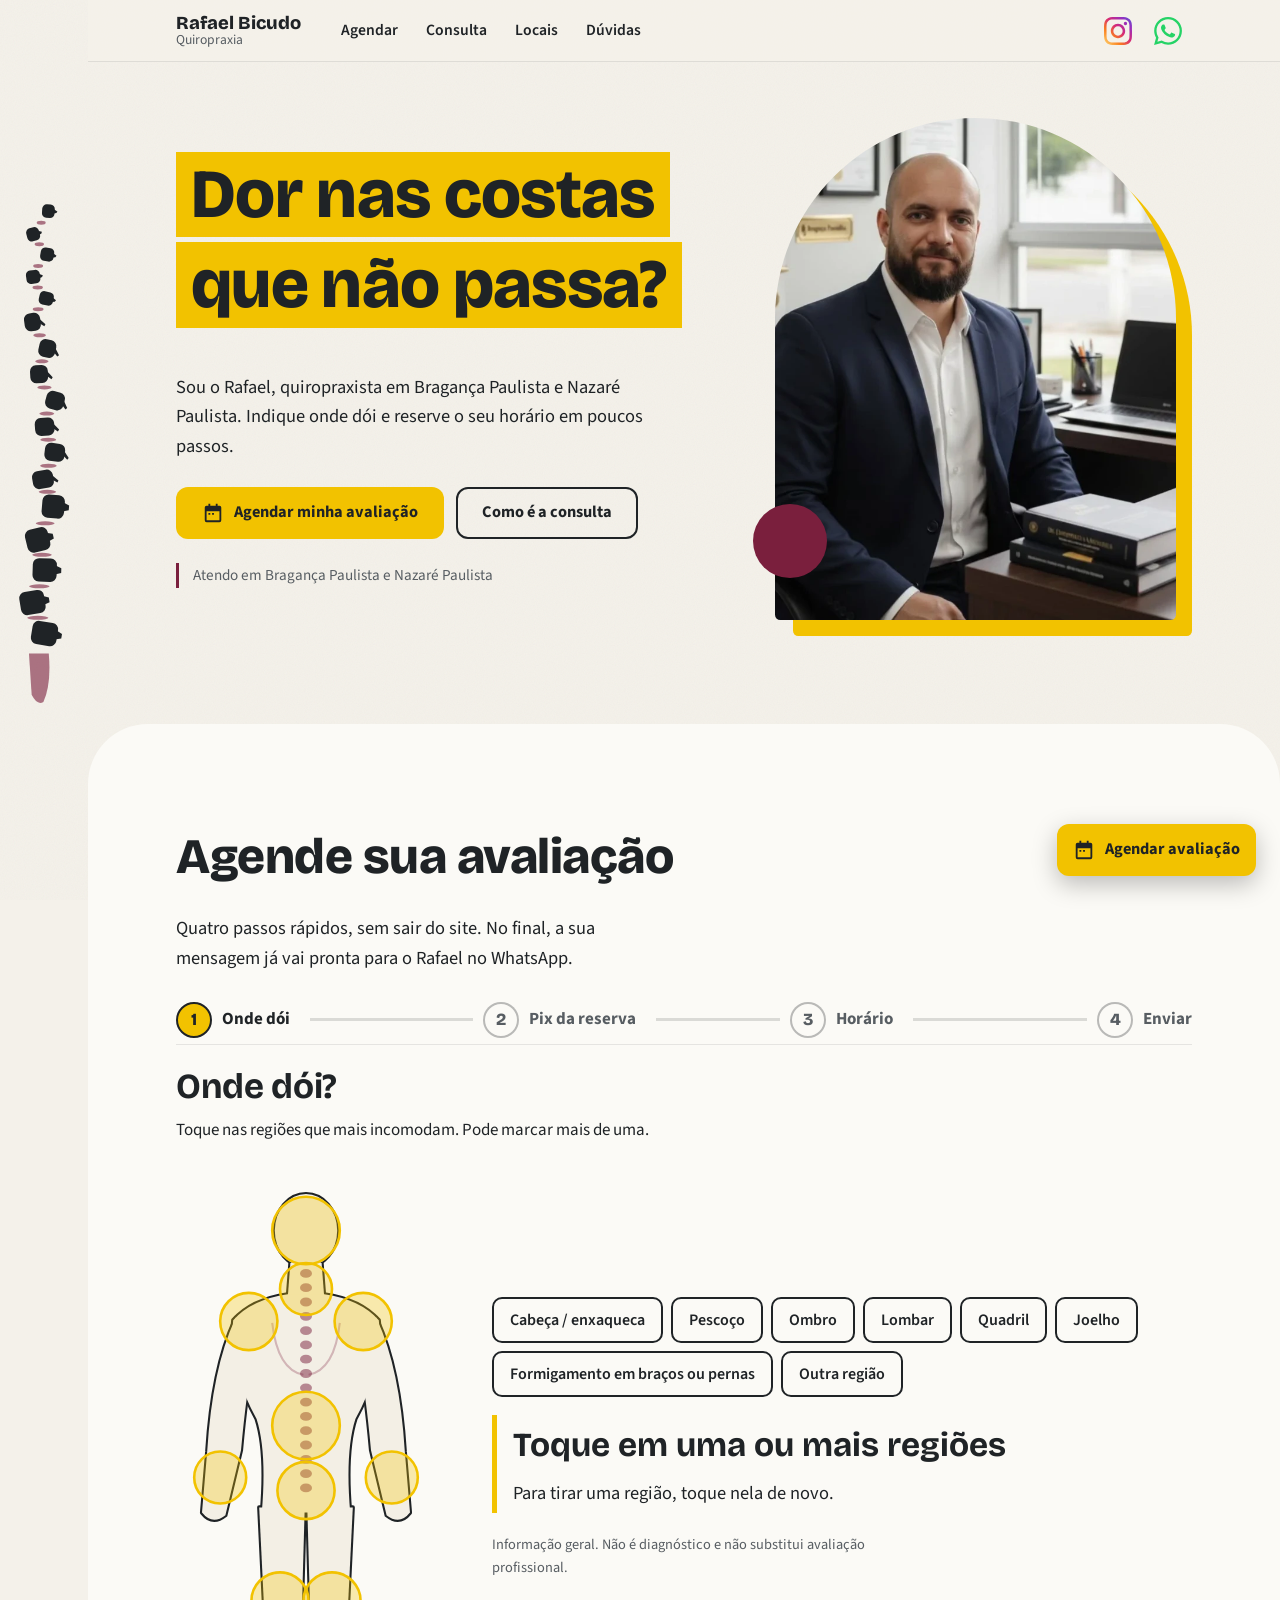
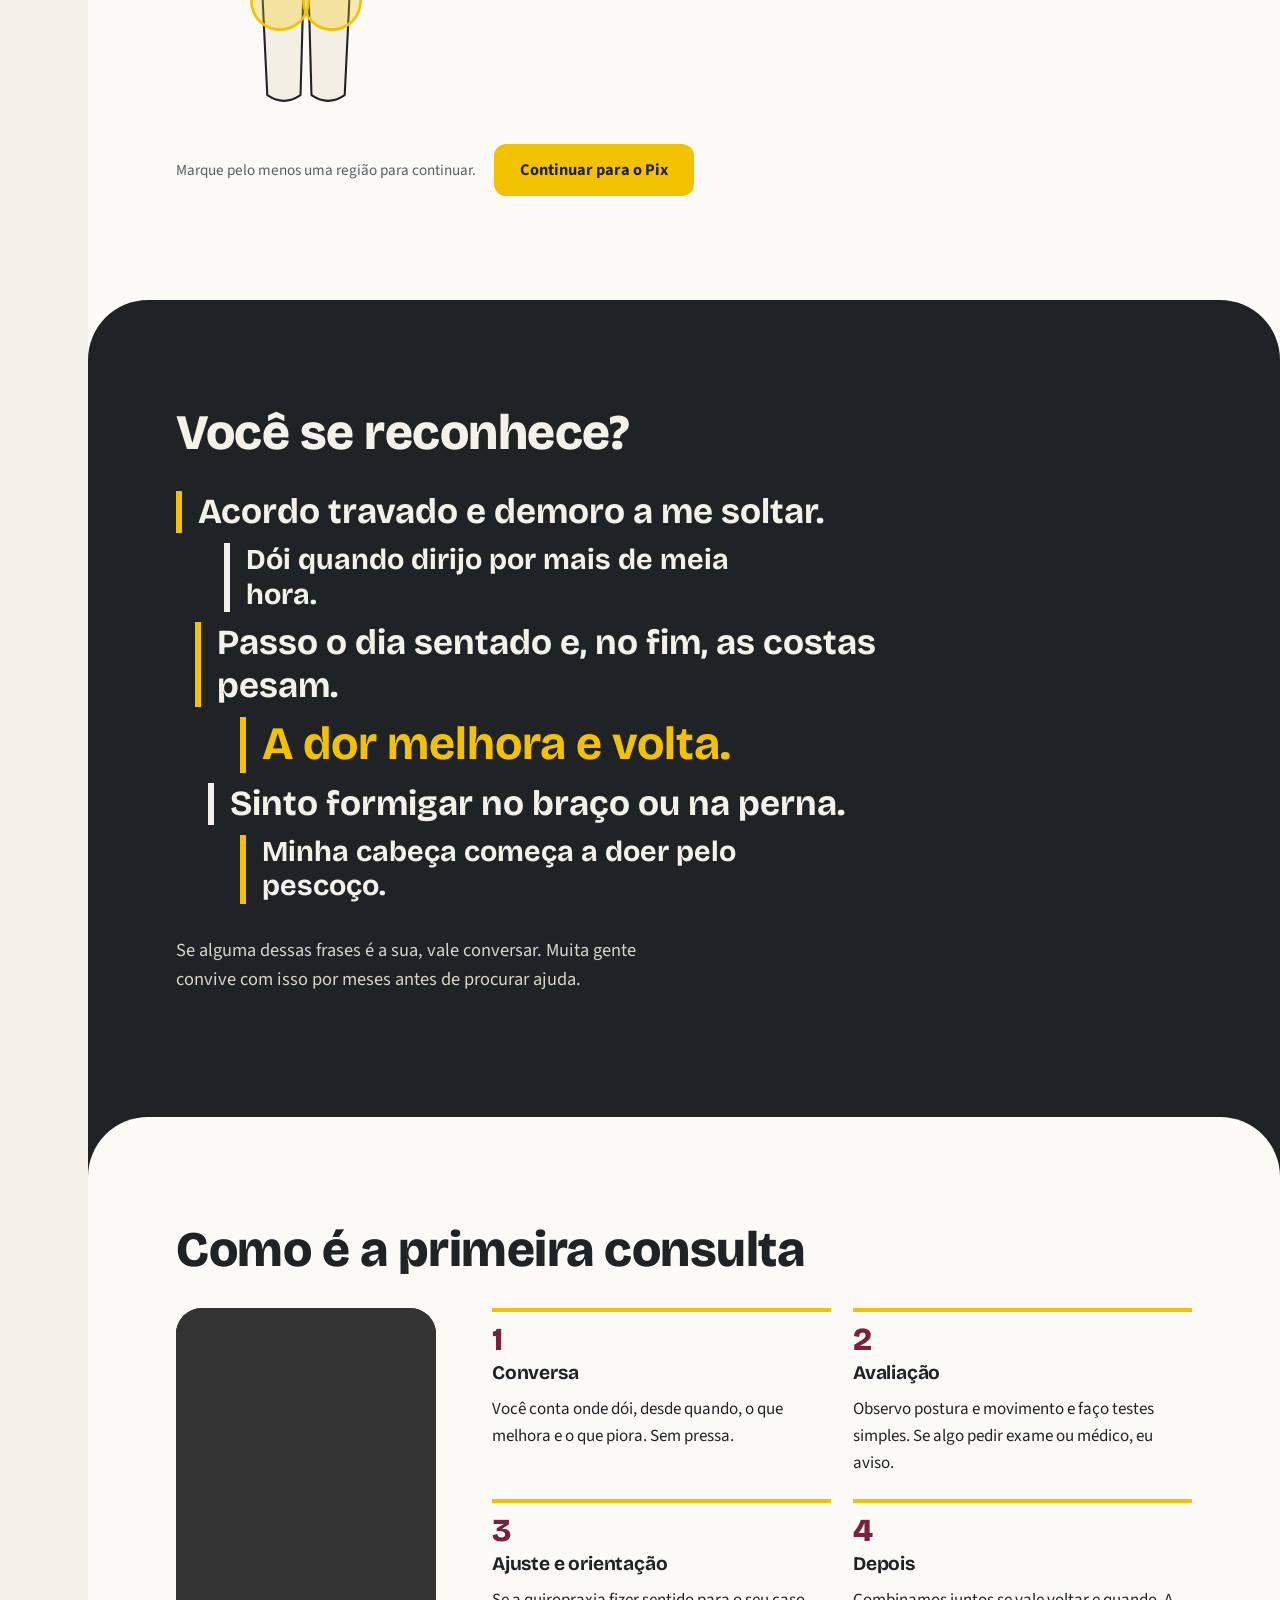
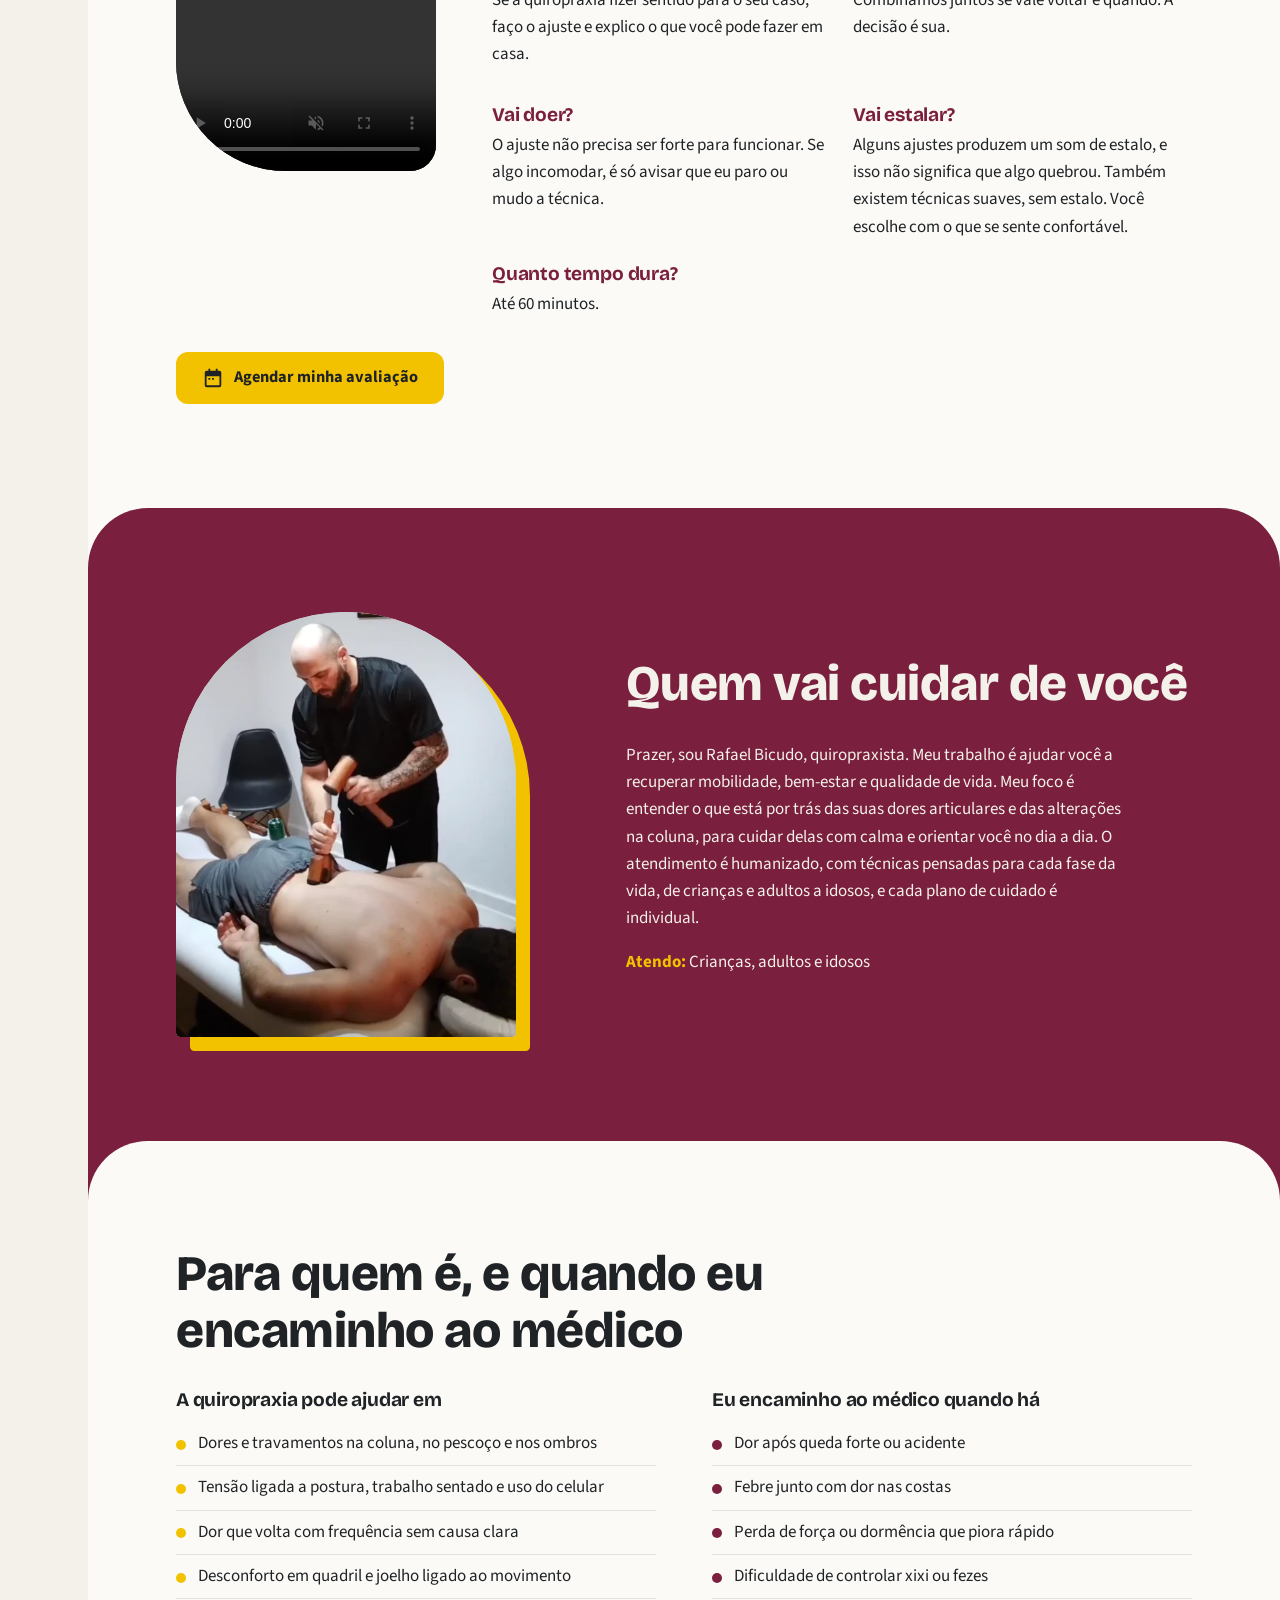
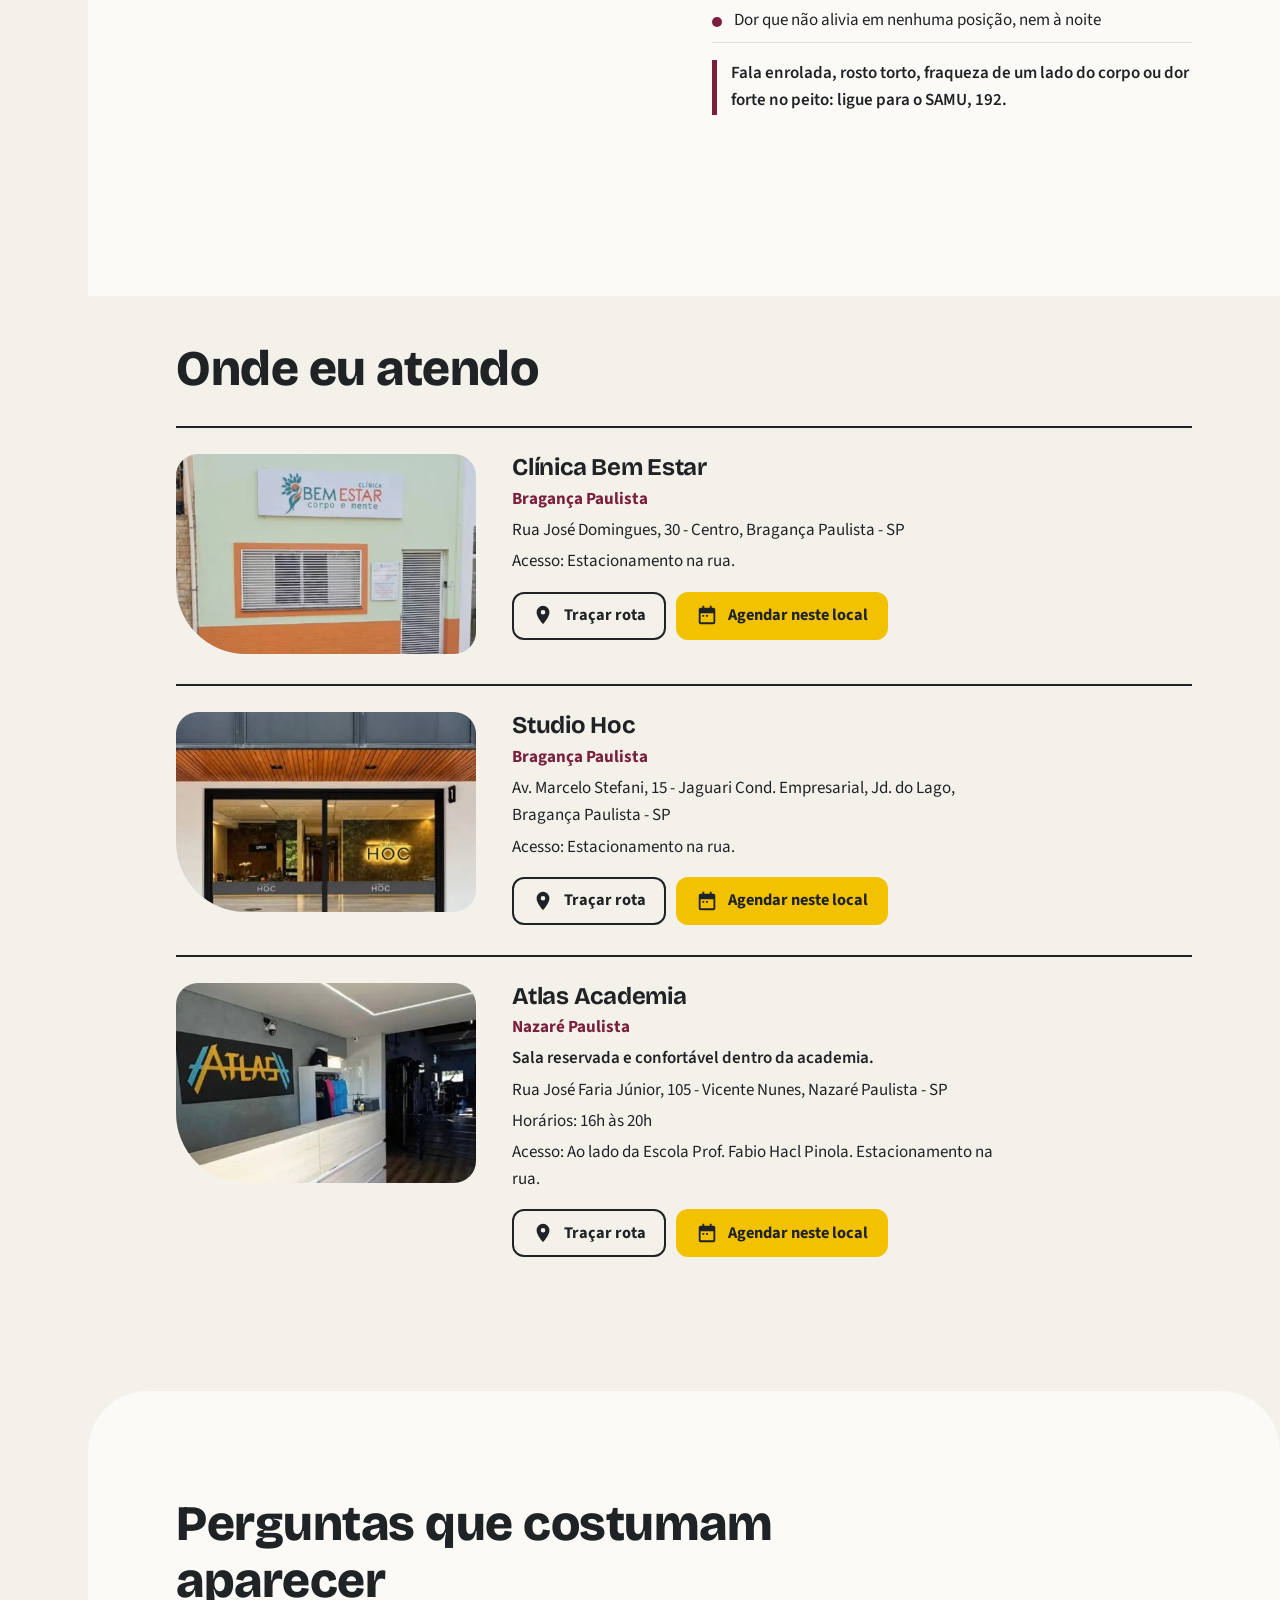
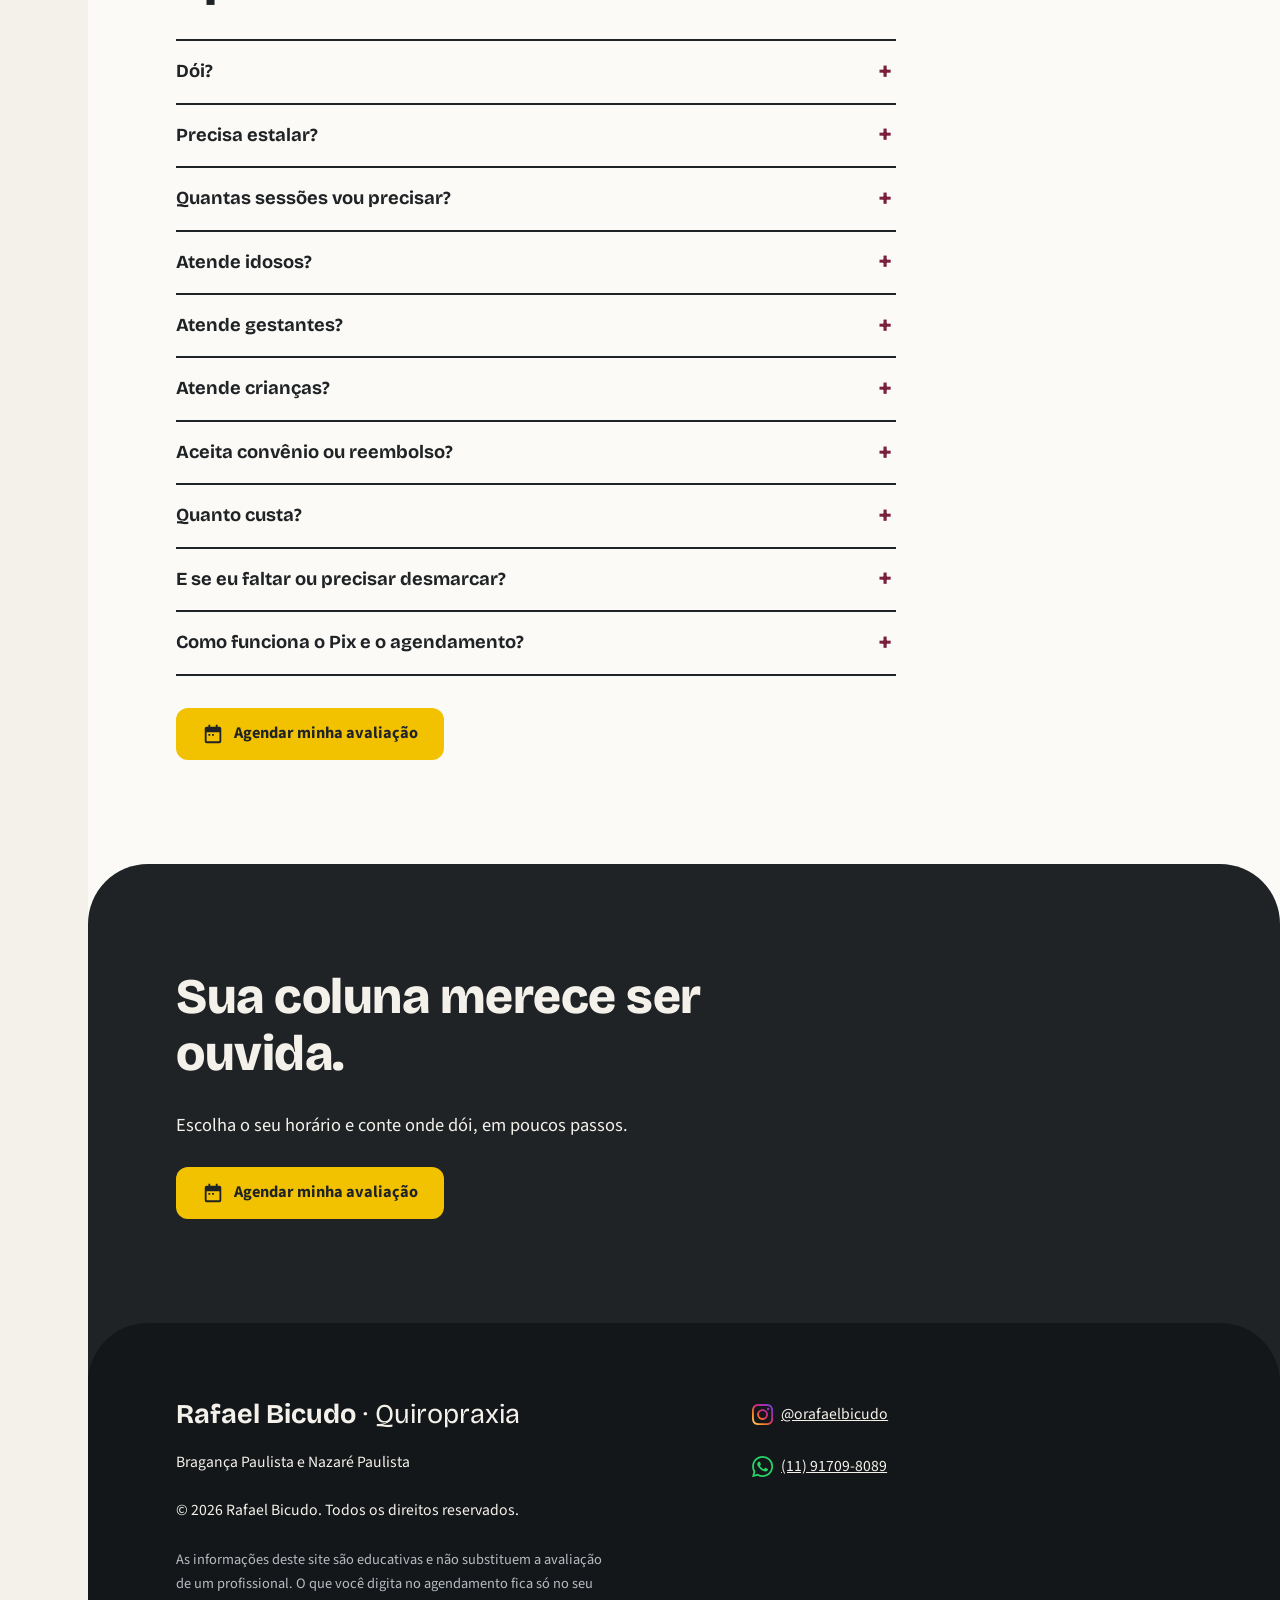
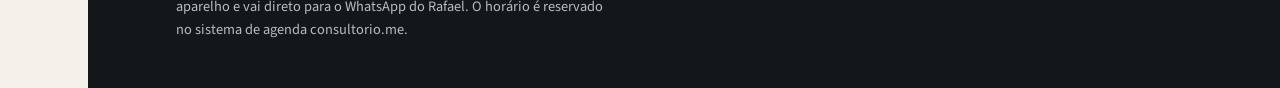
==== commit ced00138: "Add files via upload" ====
--- a/index.html
+++ b/index.html
@@ -104,10 +104,9 @@
       <span class="brand-sub">Quiropraxia <span class="brand-reg" data-se="registroCurto" data-bind="registroCurto"></span></span>
     </a>
     <nav class="nav" aria-label="Seções do site">
-      <a href="#onde-doi">Onde dói</a>
+      <a href="#agendar">Agendar</a>
       <a href="#consulta">Consulta</a>
       <a href="#locais">Locais</a>
-      <a href="#agendar">Agendar</a>
       <a href="#faq">Dúvidas</a>
     </nav>
     <div class="top-links">
@@ -126,17 +125,14 @@
   <button type="button" class="menu-fechar" id="menu-fechar" aria-label="Fechar menu">Fechar</button>
   <nav class="menu-links" aria-label="Seções do site">
     <a href="#topo">Início</a>
-    <a href="#onde-doi">Onde dói</a>
+    <a href="#agendar">Agendar avaliação</a>
     <a href="#consulta">Primeira consulta</a>
     <a href="#locais">Onde eu atendo</a>
-    <a href="#agendar">Agendar</a>
     <a href="#faq">Dúvidas</a>
   </nav>
   <div class="menu-acoes">
-    <a class="btn btn-wa" data-wa="rodape" data-origem="menu" href="https://wa.me/5511917098089" target="_blank" rel="noopener">
-      <svg class="ico" viewBox="0 0 24 24" aria-hidden="true"><use href="#i-wa"/></svg>
-      Chamar no WhatsApp
-    </a>
+    <a class="btn btn-ouro" data-origem="menu-agendar" href="#agendar">Agendar avaliação</a>
+    <a class="menu-ig" data-wa="rodape" data-origem="menu" href="https://wa.me/5511917098089" target="_blank" rel="noopener">Dúvidas? Falar no WhatsApp</a>
     <a class="menu-ig" data-ig href="https://www.instagram.com/orafaelbicudo/" target="_blank" rel="noopener">@orafaelbicudo no Instagram</a>
   </div>
 </div>
@@ -150,14 +146,11 @@
       <h1 class="reveal r1"><span class="barra">Dor nas costas</span> <span class="barra">que não passa?</span></h1>
       <p class="lead reveal r2">Sou o Rafael, quiropraxista em Bragança Paulista e Nazaré Paulista. Indique onde dói e reserve o seu horário em poucos passos.</p>
       <div class="cta-row reveal r3">
-        <a class="btn btn-ouro" data-origem="hero-onde-doi" href="#onde-doi">
-          <svg class="ico" viewBox="0 0 24 24" aria-hidden="true"><use href="#i-pin"/></svg>
-          Indicar onde dói
+        <a class="btn btn-ouro" data-origem="hero-agendar" href="#agendar">
+          <svg class="ico" viewBox="0 0 24 24" aria-hidden="true"><use href="#i-cal"/></svg>
+          Agendar minha avaliação
         </a>
-        <a class="btn btn-wa mag" data-wa="hero" data-origem="hero" href="https://wa.me/5511917098089" target="_blank" rel="noopener">
-          <svg class="ico" viewBox="0 0 24 24" aria-hidden="true"><use href="#i-wa"/></svg>
-          Chamar no WhatsApp
-        </a>
+        <a class="btn btn-ghost" data-origem="hero-consulta" href="#consulta">Como é a consulta</a>
       </div>
       <ul class="prova reveal r4">
         <li data-se="registro"><span data-bind="registro"></span></li>
@@ -176,14 +169,29 @@
   </div>
 </section>
 
-<!-- 3. ONDE DÓI -->
-<section class="onde" id="onde-doi" aria-labelledby="t-onde">
-  <div class="wrap">
-    <h2 id="t-onde">Onde dói?</h2>
-    <p class="lead">Escolha as regiões que mais incomodam (pode marcar mais de uma). Eu explico em poucas linhas o que costuma estar por trás e você fala comigo já com a mensagem pronta.</p>
-
-    <div class="onde-grid">
-      <div class="corpo js-only">
+<!-- AGENDAMENTO EM 4 PASSOS: onde dói, Pix, horário, mensagem ao Rafael -->
+<section class="wiz" id="agendar" aria-labelledby="t-agendar">
+  <span id="onde-doi" class="ancora" aria-hidden="true"></span>
+  <div class="wrap">
+    <h2 id="t-agendar">Agende sua avaliação</h2>
+    <p class="lead">Quatro passos rápidos, sem sair do site. No final, a sua mensagem já vai pronta para o Rafael no WhatsApp.</p>
+
+    <div class="wiz-topo" id="wiz-topo">
+      <ol class="wiz-barra" id="wiz-barra" aria-label="Etapas do agendamento">
+        <li data-n="1"><span class="n">1</span><span class="t">Onde dói</span></li>
+        <li data-n="2"><span class="n">2</span><span class="t">Pix da reserva</span></li>
+        <li data-n="3"><span class="n">3</span><span class="t">Horário</span></li>
+        <li data-n="4"><span class="n">4</span><span class="t">Enviar</span></li>
+      </ol>
+      <p class="wiz-status" id="wiz-status" aria-live="polite">Passo 1 de 4: onde dói</p>
+    </div>
+
+    <!-- PASSO 1: ONDE DÓI -->
+    <div class="wiz-painel ativo" id="passo-1" data-passo="1">
+      <h3 class="wiz-tit" tabindex="-1">Onde dói?</h3>
+      <p>Toque nas regiões que mais incomodam. Pode marcar mais de uma.</p>
+      <div class="onde-grid">
+        <div class="corpo js-only">
         <svg viewBox="0 0 200 420" class="corpo-svg" aria-hidden="true" focusable="false">
           <g class="sil-contorno">
             <ellipse cx="100" cy="45" rx="24" ry="28"/>
@@ -221,29 +229,109 @@
           </g>
         </svg>
       </div>
-
-      <div class="onde-painel">
-        <div class="chips js-only" role="group" aria-label="Região do corpo">
-          <button type="button" class="chip" data-regiao="cabeca">Cabeça / enxaqueca</button>
-          <button type="button" class="chip" data-regiao="pescoco">Pescoço</button>
-          <button type="button" class="chip" data-regiao="ombro">Ombro</button>
-          <button type="button" class="chip" data-regiao="lombar">Lombar</button>
-          <button type="button" class="chip" data-regiao="quadril">Quadril</button>
-          <button type="button" class="chip" data-regiao="joelho">Joelho</button>
-          <button type="button" class="chip" data-regiao="formigamento">Formigamento em braços ou pernas</button>
-        </div>
-        <div class="regiao-info" id="regiao-info" aria-live="polite">
-          <p class="regiao-titulo" id="regiao-titulo">Toque em uma ou mais regiões</p>
-          <div class="regiao-corpo-wrap"><div class="regiao-corpo" id="regiao-texto"><p>Você pode marcar mais de uma. Para tirar uma região, toque nela de novo. Se preferir, conte tudo direto no WhatsApp.</p></div></div>
-        </div>
-        <div class="onde-botoes">
-          <a class="btn btn-ouro" id="onde-continuar" data-origem="onde-continuar" href="#agendar">Continuar para o Pix e a reserva</a>
-          <a class="btn btn-wa mag" id="onde-wa" data-wa="regiao" data-origem="onde-doi" href="https://wa.me/5511917098089" target="_blank" rel="noopener">
+        <div class="onde-painel">
+          <div class="chips js-only" role="group" aria-label="Região do corpo">
+            <button type="button" class="chip" data-regiao="cabeca">Cabeça / enxaqueca</button>
+            <button type="button" class="chip" data-regiao="pescoco">Pescoço</button>
+            <button type="button" class="chip" data-regiao="ombro">Ombro</button>
+            <button type="button" class="chip" data-regiao="lombar">Lombar</button>
+            <button type="button" class="chip" data-regiao="quadril">Quadril</button>
+            <button type="button" class="chip" data-regiao="joelho">Joelho</button>
+            <button type="button" class="chip" data-regiao="formigamento">Formigamento em braços ou pernas</button>
+            <button type="button" class="chip" data-regiao="outra">Outra região</button>
+          </div>
+          <div class="regiao-info" id="regiao-info" aria-live="polite">
+            <p class="regiao-titulo" id="regiao-titulo">Toque em uma ou mais regiões</p>
+            <div class="regiao-corpo-wrap"><div class="regiao-corpo" id="regiao-texto"><p>Para tirar uma região, toque nela de novo.</p></div></div>
+          </div>
+          <p class="nota">Informação geral. Não é diagnóstico e não substitui avaliação profissional.</p>
+        </div>
+      </div>
+      <div class="wiz-nav">
+        <button type="button" class="btn btn-ouro" id="p1-prox" disabled>Continuar para o Pix</button>
+        <span class="dica" id="p1-dica">Marque pelo menos uma região para continuar.</span>
+      </div>
+    </div>
+
+    <!-- PASSO 2: PIX DA RESERVA -->
+    <div class="wiz-painel" id="passo-2" data-passo="2">
+      <h3 class="wiz-tit" tabindex="-1">Faça o Pix da reserva de <span data-bind="pix.valor">R$ 70,00</span></h3>
+      <div class="aviso-reserva" role="note">
+      <strong>Como funciona a reserva</strong>
+      <p>O Pix de <span data-bind="pix.valor">R$ 70,00</span> garante o seu horário. <span data-bind="reserva.explicacao">Esse valor é descontado do valor da sessão, no dia do atendimento.</span></p>
+      <p><span data-bind="reserva.politica">Se você faltar ou desmarcar com 4 horas de antecedência ou menos, a reserva não é devolvida.</span></p>
+    </div>
+      <div class="pix-caixa">
+        <p class="rot">Chave Pix (<span data-bind="pix.tipoChave">Celular</span>)</p>
+        <p class="pixchave" data-bind="pix.chave">11917098089</p>
+        <p class="rot">Favorecido</p>
+        <p class="favorecido" data-bind="pix.favorecido">RAFAEL BICUDO DEBONI</p>
+        <div class="pix-botoes">
+          <button type="button" class="btn btn-ghost" id="copiar-pix" hidden>Copiar chave Pix</button>
+          <button type="button" class="btn btn-ghost" id="copiar-pixcc" hidden>Copiar Pix copia e cola (já com o valor)</button>
+        </div>
+      </div>
+      <p>Guarde o comprovante: você vai anexá-lo na mensagem do último passo.</p>
+      <div class="wiz-nav">
+        <button type="button" class="btn btn-ouro" id="p2-prox">Já fiz o Pix, escolher o horário</button>
+        <button type="button" class="btn btn-ghost" data-voltar>Voltar</button>
+      </div>
+    </div>
+
+    <!-- PASSO 3: HORÁRIO NA AGENDA -->
+    <div class="wiz-painel" id="passo-3" data-passo="3">
+      <h3 class="wiz-tit" tabindex="-1">Escolha o dia e o horário</h3>
+      <p>Toque em um horário livre e preencha os seus dados. No campo "Observações", cole o resumo da sua queixa.</p>
+      <button type="button" class="btn btn-ghost" id="copiar-resumo">Copiar resumo da queixa</button>
+      <div class="agenda-frame" id="agenda-frame">
+        <iframe id="agenda-iframe" title="Agenda online para marcar horário com Rafael Bicudo"></iframe>
+      </div>
+      <p class="dica">A agenda não carregou? <a id="agenda-link" href="https://consultorio.me/pro/rafael-bicudo?external=true&amp;list=true" target="_blank" rel="noopener" data-origem="agenda-outra-aba">Abrir em outra aba</a>.</p>
+      <div class="wiz-nav">
+        <button type="button" class="btn btn-ouro" id="p3-prox">Já reservei meu horário, continuar</button>
+        <button type="button" class="btn btn-ghost" data-voltar>Voltar</button>
+      </div>
+    </div>
+
+    <!-- PASSO 4: CONFIRMAR E ENVIAR AO RAFAEL -->
+    <div class="wiz-painel" id="passo-4" data-passo="4">
+      <h3 class="wiz-tit" tabindex="-1">Confirme e envie ao Rafael</h3>
+      <p>Diga qual horário você acabou de reservar. O WhatsApp abre com a mensagem pronta.</p>
+      <form id="form-final" class="form-final" novalidate>
+        <div class="campo">
+          <label for="f-nome">Seu nome</label>
+          <input id="f-nome" name="nome" type="text" autocomplete="name" required>
+        </div>
+        <div class="campo-duplo">
+          <div class="campo">
+            <label for="f-data">Dia da consulta</label>
+            <input id="f-data" name="data" type="date" required>
+          </div>
+          <div class="campo">
+            <label for="f-hora">Horário</label>
+            <input id="f-hora" name="hora" type="time" step="300" required>
+          </div>
+        </div>
+        <div class="campo">
+          <label for="f-local">Local de atendimento</label>
+          <select id="f-local" name="local" required><option value="">Escolha o local</option></select>
+        </div>
+        <div class="campo">
+          <label for="f-det">Quer contar mais sobre a dor? (opcional)</label>
+          <textarea id="f-det" name="detalhes" rows="3" maxlength="400"></textarea>
+        </div>
+        <div class="resumo-final" id="resumo-final" aria-live="polite"></div>
+        <p class="erro" id="f-erro" role="alert" hidden></p>
+        <a class="btn btn-wa" id="final-enviar" data-origem="agendamento-enviar" href="https://wa.me/5511917098089" target="_blank" rel="noopener">
           <svg class="ico" viewBox="0 0 24 24" aria-hidden="true"><use href="#i-wa"/></svg>
-          <span id="onde-wa-txt">Chamar no WhatsApp e contar onde dói</span>
+          Enviar ao Rafael no WhatsApp
         </a>
-        </div>
-        <p class="nota">Para garantir o horário, a reserva é de <span data-bind="pix.valor">R$ 70,00</span>, descontada do valor da sessão. Informação geral. Não é diagnóstico e não substitui avaliação profissional.</p>
+        <p class="dica" id="f-dica">No WhatsApp, anexe o comprovante do Pix e toque em enviar.</p>
+        <p class="ok" id="f-ok" role="status" hidden>Mensagem pronta no WhatsApp. Falta só anexar o comprovante e tocar em enviar. O Rafael confirma o seu horário por lá.</p>
+      </form>
+      <div class="wiz-nav">
+        <button type="button" class="btn btn-ghost" data-voltar>Voltar</button>
+        <button type="button" class="link-btn" id="reiniciar">Começar um novo agendamento</button>
       </div>
     </div>
   </div>
@@ -288,9 +376,9 @@
     </div>
       </div>
     </div>
-    <a class="btn btn-wa mag" data-wa="consulta" data-origem="consulta" href="https://wa.me/5511917098089" target="_blank" rel="noopener">
-      <svg class="ico" viewBox="0 0 24 24" aria-hidden="true"><use href="#i-wa"/></svg>
-      Chamar no WhatsApp e tirar dúvidas da consulta
+    <a class="btn btn-ouro" data-origem="consulta-agendar" href="#agendar">
+      <svg class="ico" viewBox="0 0 24 24" aria-hidden="true"><use href="#i-cal"/></svg>
+      Agendar minha avaliação
     </a>
   </div>
 </section>
@@ -345,59 +433,6 @@
   <div class="wrap">
     <h2 id="t-provas">O que dizem os pacientes</h2>
     <div id="provas-lista"></div>
-  </div>
-</section>
-
-<!-- AGENDAMENTO -->
-<section class="agendar" id="agendar" aria-labelledby="t-agendar">
-  <div class="wrap">
-    <h2 id="t-agendar">Reserve o seu horário</h2>
-    <p class="lead">Quatro passos, sem sair do site: indique onde dói, faça o Pix da reserva, envie o comprovante e escolha o dia e a hora.</p>
-    <p class="selo" data-se="registro"><svg class="ico" viewBox="0 0 24 24" aria-hidden="true"><path d="M12 2 4 5v6c0 5 3.4 9.4 8 11 4.6-1.6 8-6 8-11V5l-8-3zm-1.2 14.2-3.5-3.5 1.4-1.4 2.1 2.1 4.6-4.6 1.4 1.4-6 6z"/></svg> Atendimento com Rafael Bicudo, quiropraxista. <span data-bind="registro"></span></p>
-    <div class="aviso-reserva" role="note">
-      <strong>Como funciona a reserva</strong>
-      <p>O Pix de <span data-bind="pix.valor">R$ 70,00</span> garante o seu horário. <span data-bind="reserva.explicacao">Esse valor é descontado do valor da sessão, no dia do atendimento.</span></p>
-      <p><span data-bind="reserva.politica">Se você faltar ou desmarcar com 4 horas de antecedência ou menos, a reserva não é devolvida.</span></p>
-    </div>
-    <ol class="pix-passos">
-      <li>
-        <h3>Onde dói</h3>
-        <p id="agenda-regiao-txt">Você ainda não escolheu a região.</p>
-        <a class="btn btn-ghost-dark" id="agenda-regiao-link" data-origem="agenda-escolher-regiao" href="#onde-doi">Escolher a região</a>
-      </li>
-      <li>
-        <h3>Faça o Pix da reserva de <span data-bind="pix.valor">R$ 70,00</span></h3>
-        <p>Chave Pix (<span data-bind="pix.tipoChave">Celular</span>): <strong class="pixchave" data-bind="pix.chave">11917098089</strong><br>
-        Favorecido: <span data-bind="pix.favorecido">RAFAEL BICUDO DEBONI</span></p>
-        <div class="pix-botoes">
-          <button type="button" class="btn btn-ghost-dark" id="copiar-pix" hidden>Copiar chave Pix</button>
-          <button type="button" class="btn btn-ghost-dark" id="copiar-pixcc" hidden>Copiar Pix copia e cola</button>
-        </div>
-      </li>
-      <li>
-        <h3>Envie o comprovante ao Rafael</h3>
-        <p>Mande o comprovante pelo WhatsApp. A mensagem já vai com a sua região.</p>
-        <a class="btn btn-wa mag" data-wa="comprovante" data-origem="comprovante" href="https://wa.me/5511917098089" target="_blank" rel="noopener">
-          <svg class="ico" viewBox="0 0 24 24" aria-hidden="true"><use href="#i-wa"/></svg>
-          Enviar comprovante no WhatsApp
-        </a>
-      </li>
-      <li>
-        <h3>Escolha o dia e o horário</h3>
-        <p>A agenda abre logo depois que você enviar o comprovante. Se ela não carregar, abra em tela cheia.</p>
-      </li>
-    </ol>
-    <div class="agenda-frame" id="agenda-frame">
-      <iframe id="agenda-iframe" title="Agenda online para marcar horário com Rafael Bicudo" loading="lazy" src="https://consultorio.me/pre/selectexternal/351958?external=true"></iframe>
-      <div class="agenda-trava" id="agenda-trava" hidden>
-        <p>A agenda abre quando você envia o comprovante do Pix.</p>
-        <button type="button" class="btn btn-ouro" id="agenda-liberar" data-origem="agenda-liberar">Já enviei o comprovante, abrir a agenda</button>
-      </div>
-    </div>
-    <a class="btn btn-ouro" id="agenda-link" data-origem="agenda-tela-cheia" href="https://consultorio.me/pre/selectexternal/351958?external=true" target="_blank" rel="noopener">
-      <svg class="ico" viewBox="0 0 24 24" aria-hidden="true"><use href="#i-cal"/></svg>
-      Abrir a agenda em tela cheia
-    </a>
   </div>
 </section>
 
@@ -427,9 +462,9 @@
       <details><summary>E se eu faltar ou precisar desmarcar?</summary><div><p><span data-bind="reserva.politica">Se você faltar ou desmarcar com 4 horas de antecedência ou menos, a reserva não é devolvida.</span></p></div></details>
       <details><summary>Como funciona o Pix e o agendamento?</summary><div><p>Você faz o Pix da reserva, envia o comprovante ao Rafael pelo WhatsApp e escolhe o horário na agenda do site. O valor da reserva é descontado do valor da sessão.</p></div></details>
     </div>
-    <a class="btn btn-wa mag" data-wa="faq" data-origem="faq" href="https://wa.me/5511917098089" target="_blank" rel="noopener">
-      <svg class="ico" viewBox="0 0 24 24" aria-hidden="true"><use href="#i-wa"/></svg>
-      Chamar no WhatsApp e perguntar
+    <a class="btn btn-ouro" data-origem="faq-agendar" href="#agendar">
+      <svg class="ico" viewBox="0 0 24 24" aria-hidden="true"><use href="#i-cal"/></svg>
+      Agendar minha avaliação
     </a>
   </div>
 </section>
@@ -438,15 +473,11 @@
 <section class="final" id="final" aria-labelledby="t-final">
   <div class="wrap">
     <h2 id="t-final">Sua coluna merece ser ouvida.</h2>
-    <p class="lead">Conte como está e vamos ver juntos o próximo passo.</p>
+    <p class="lead">Escolha o seu horário e conte onde dói, em poucos passos.</p>
     <div class="cta-row">
-      <a class="btn btn-wa mag" data-wa="final" data-origem="cta-final" href="https://wa.me/5511917098089" target="_blank" rel="noopener">
-        <svg class="ico" viewBox="0 0 24 24" aria-hidden="true"><use href="#i-wa"/></svg>
-        Chamar no WhatsApp e começar
-      </a>
-      <a class="btn btn-ghost-dark" data-origem="final-agendar" href="#agendar">
+      <a class="btn btn-ouro" data-origem="final-agendar" href="#agendar">
         <svg class="ico" viewBox="0 0 24 24" aria-hidden="true"><use href="#i-cal"/></svg>
-        Agendar horário
+        Agendar minha avaliação
       </a>
     </div>
   </div>
@@ -464,17 +495,19 @@
       <a data-wa="rodape" data-origem="rodape" href="https://wa.me/5511917098089" target="_blank" rel="noopener"><svg class="ico ico-wa" viewBox="0 0 24 24" fill="#25D366" aria-hidden="true"><use href="#i-wa"/></svg> <span data-bind="whatsappExibicao">(11) 91709-8089</span></a>
     </p>
     <p class="rod-copy">© <span id="ano">2026</span> Rafael Bicudo. Todos os direitos reservados.</p>
-    <p class="nota">As informações deste site são educativas e não substituem a avaliação de um profissional. Este site não coleta dados pessoais: nenhum formulário, nenhum login.</p>
+    <p class="nota">As informações deste site são educativas e não substituem a avaliação de um profissional. O que você digita no agendamento fica só no seu aparelho e vai direto para o WhatsApp do Rafael. O horário é reservado no sistema de agenda consultorio.me.</p>
   </div>
 </footer>
 
 <!-- Barra fixa mobile / botão flutuante desktop -->
 <div class="barra-fixa" id="barra-fixa">
-  <a class="btn btn-wa" data-wa="barra" data-origem="barra-fixa" href="https://wa.me/5511917098089" target="_blank" rel="noopener">
+  <a class="btn btn-ouro barra-principal" data-origem="barra-agendar" href="#agendar">
+    <svg class="ico" viewBox="0 0 24 24" aria-hidden="true"><use href="#i-cal"/></svg>
+    <span class="barra-txt">Agendar avaliação</span>
+  </a>
+  <a class="btn btn-wa barra-wa" data-wa="barra" data-origem="barra-fixa" href="https://wa.me/5511917098089" target="_blank" rel="noopener" aria-label="Falar no WhatsApp">
     <svg class="ico" viewBox="0 0 24 24" aria-hidden="true"><use href="#i-wa"/></svg>
-    <span class="barra-txt">Chamar no WhatsApp</span>
   </a>
-  <a class="btn btn-ouro barra-agenda" data-origem="barra-agendar" href="#agendar">Agendar</a>
 </div>
 
 <script src="dados.js"></script>
--- a/css/style.css
+++ b/css/style.css
@@ -415,3 +415,74 @@
 .selo { display: flex; align-items: center; gap: 10px; flex-wrap: wrap; margin: 20px 0 0; padding: 12px 16px; max-width: 760px; border-left: 4px solid var(--ouro); background: rgba(244,241,234,.08); font-weight: 600; }
 .selo .ico { fill: var(--ouro); width: 1.5em; height: 1.5em; }
 .rod-copy { margin-top: 1em; }
+
+/* =====================================================================
+   ASSISTENTE DE AGENDAMENTO (4 passos): onde dói, Pix, horário, WhatsApp
+   ===================================================================== */
+.wiz { background: var(--branco); }
+.ancora { display: block; height: 0; }
+.wiz-topo { position: sticky; top: 62px; z-index: 6; background: var(--branco); padding: 10px 0 6px; margin-top: 18px; border-bottom: 1px solid rgba(31,35,38,.1); }
+.wiz-barra { display: flex; align-items: center; list-style: none; padding: 0; margin: 0; }
+.wiz-barra li { flex: 1; display: flex; align-items: center; gap: 10px; font-weight: 700; color: var(--pedra); }
+.wiz-barra li:last-child { flex: 0; }
+.wiz-barra li::after { content: ""; flex: 1; height: 3px; margin: 0 10px; background: rgba(31,35,38,.15); }
+.wiz-barra li:last-child::after { display: none; }
+.wiz-barra .n { flex: none; width: 36px; height: 36px; border-radius: 50%; display: grid; place-items: center; border: 2px solid rgba(31,35,38,.3); background: var(--branco); font-family: var(--f-tit); font-weight: 800; }
+.wiz-barra .t { display: none; white-space: nowrap; }
+.wiz-barra li.atual { color: var(--grafite); }
+.wiz-barra li.atual .n { background: var(--ouro); border-color: var(--grafite); color: var(--grafite); }
+.wiz-barra li.feito .n { background: var(--grafite); border-color: var(--grafite); color: var(--ouro); }
+.wiz-barra li.feito::after { background: var(--grafite); }
+.wiz-status { margin: 8px 0 0; font-weight: 700; }
+@media (min-width: 760px) { .wiz-barra .t { display: inline; } .wiz-status { display: none; } }
+
+.js .wiz-painel { display: none; }
+.js .wiz-painel.ativo { display: block; animation: wizin .3s ease both; }
+@keyframes wizin { from { opacity: 0; transform: translateY(8px); } to { opacity: 1; transform: none; } }
+@media (prefers-reduced-motion: reduce) { .js .wiz-painel.ativo { animation: none; } }
+.wiz-tit { font-size: clamp(1.5rem, 4.6vw, 2.2rem); margin: 22px 0 10px; outline: none; max-width: none; }
+
+.wiz-nav { display: flex; flex-direction: column; gap: 12px; margin-top: 26px; }
+.wiz-nav .btn { width: 100%; }
+.dica { font-size: .95rem; color: var(--pedra); margin: 0; }
+@media (min-width: 700px) {
+  .wiz-nav { flex-direction: row; flex-wrap: wrap; align-items: center; justify-content: space-between; }
+  .wiz-nav .btn { width: auto; }
+  .wiz-nav .btn-ouro { order: 2; }
+  .wiz-nav .btn-ghost, .wiz-nav .link-btn { order: 1; }
+  #passo-1 .wiz-nav { justify-content: flex-start; gap: 18px; }
+}
+.link-btn { background: none; border: 0; color: var(--vinho); text-decoration: underline; font: 600 1rem var(--f-txt); cursor: pointer; min-height: 48px; padding: 0 8px; }
+
+/* Passo 2: Pix */
+.wiz .aviso-reserva { background: #FFF6D6; color: var(--grafite); max-width: 640px; }
+.wiz .aviso-reserva strong { color: var(--vinho); }
+.pix-caixa { border: 2px solid var(--grafite); border-radius: 14px; padding: 18px 20px; margin: 18px 0; max-width: 560px; background: var(--osso); }
+.pix-caixa .rot { margin: 0; font-size: .9rem; color: var(--pedra); font-weight: 600; }
+.pix-caixa .pixchave { font-size: clamp(1.5rem, 6vw, 2rem); font-weight: 700; margin: 0 0 12px; }
+.pix-caixa .favorecido { margin: 0; font-weight: 700; }
+
+/* Passo 3: agenda embutida */
+.wiz .agenda-frame { margin: 16px 0 10px; }
+.wiz .agenda-frame iframe { height: 76vh; min-height: 520px; max-height: 780px; }
+.destaque { box-shadow: 0 0 0 4px var(--ouro); }
+
+/* Passo 4: formulário e resumo */
+.form-final { display: grid; gap: 16px; max-width: 560px; margin-top: 16px; }
+.campo { display: grid; gap: 6px; }
+.campo label { font-weight: 700; }
+.campo input, .campo select, .campo textarea { font: inherit; font-size: 1rem; width: 100%; min-height: 52px; padding: 10px 14px; border: 2px solid var(--grafite); border-radius: 10px; background: #fff; color: var(--grafite); }
+.campo textarea { min-height: 96px; resize: vertical; }
+.campo-duplo { display: grid; grid-template-columns: 1fr 1fr; gap: 12px; }
+.resumo-final { border-left: 4px solid var(--ouro); padding: 4px 0 4px 14px; }
+.resumo-final p { margin: 0 0 .3em; }
+.erro { color: #9B1C1C; font-weight: 700; margin: 0; }
+.ok { margin: 0; padding: 12px 14px; border-left: 4px solid var(--wa); background: #E8F7EC; font-weight: 600; }
+
+/* Barra fixa: agendar em destaque, WhatsApp só como ícone */
+.barra-fixa .barra-principal { flex: 1; }
+.barra-fixa .btn.barra-wa { flex: none; width: 56px; padding: 0; }
+@media (min-width: 960px) {
+  .barra-fixa .barra-wa { display: none; }
+  .barra-fixa .barra-principal { box-shadow: 0 8px 24px rgba(0,0,0,.25); }
+}
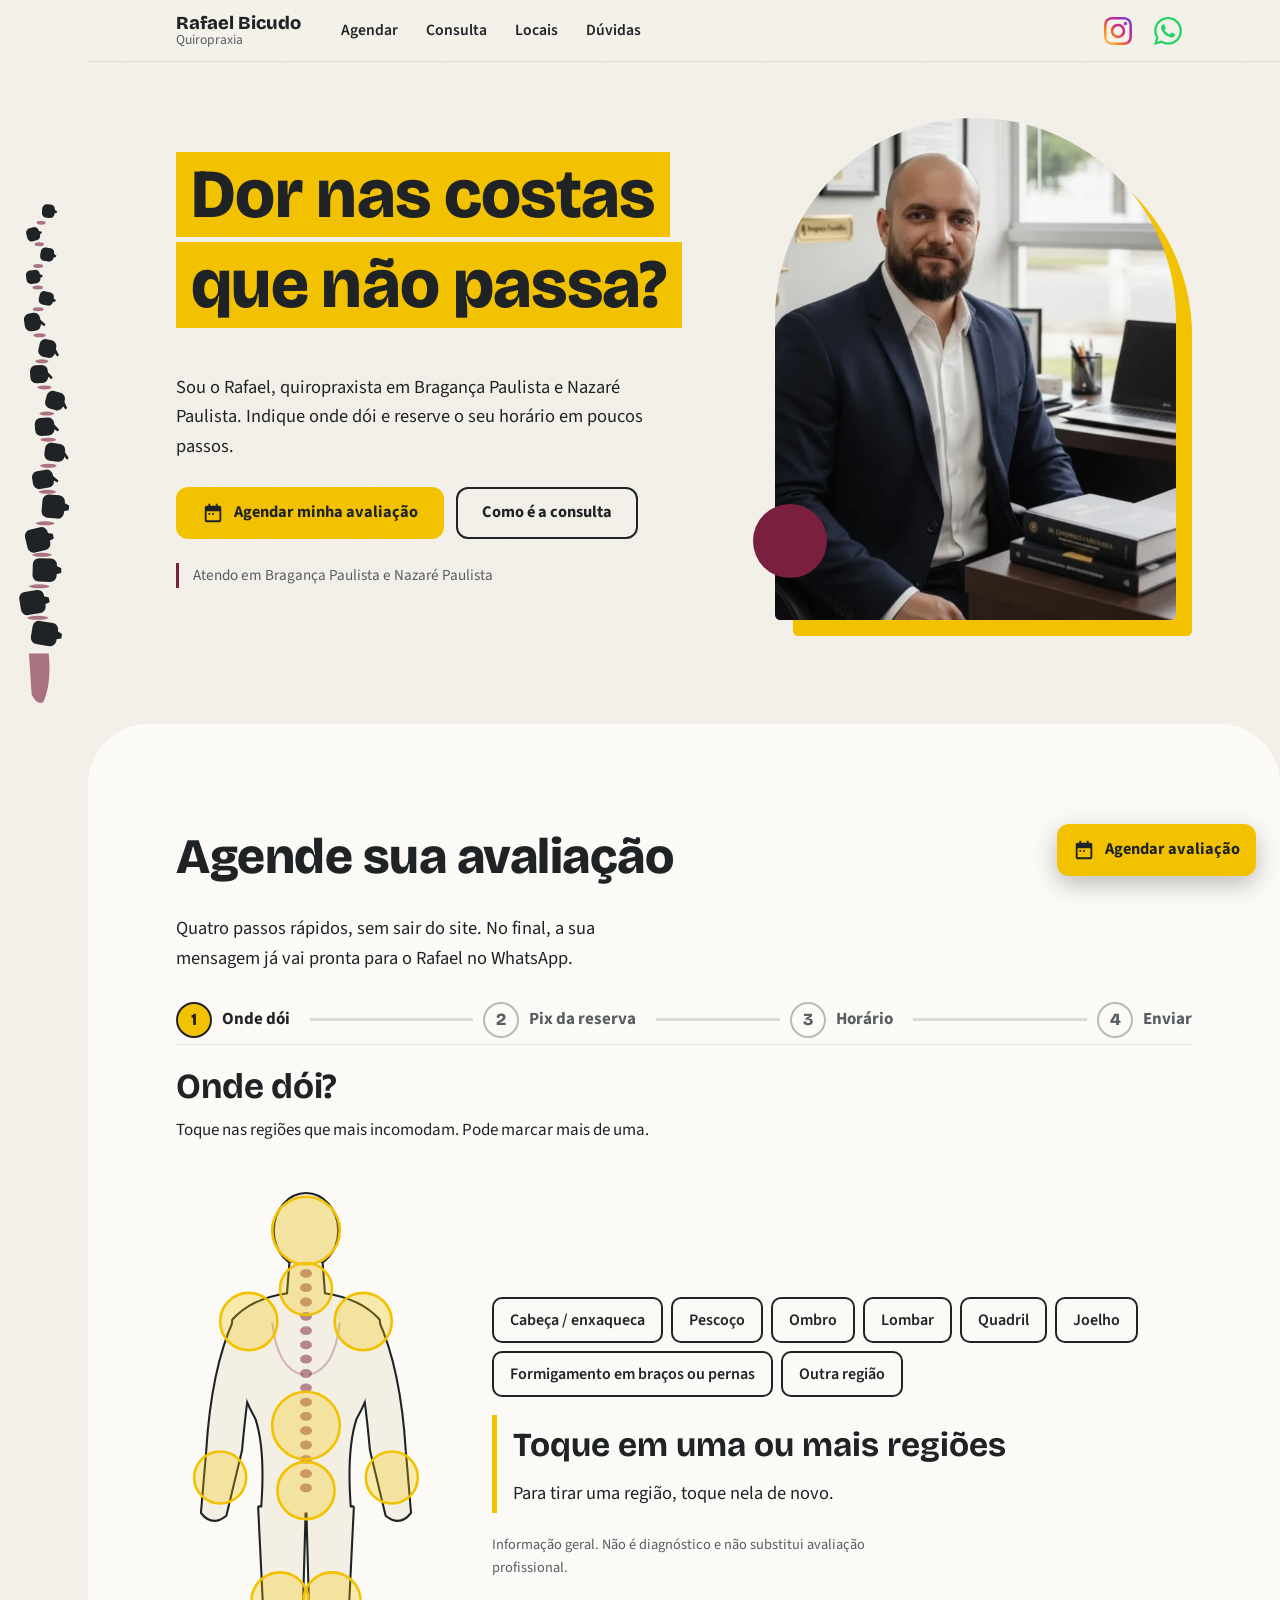
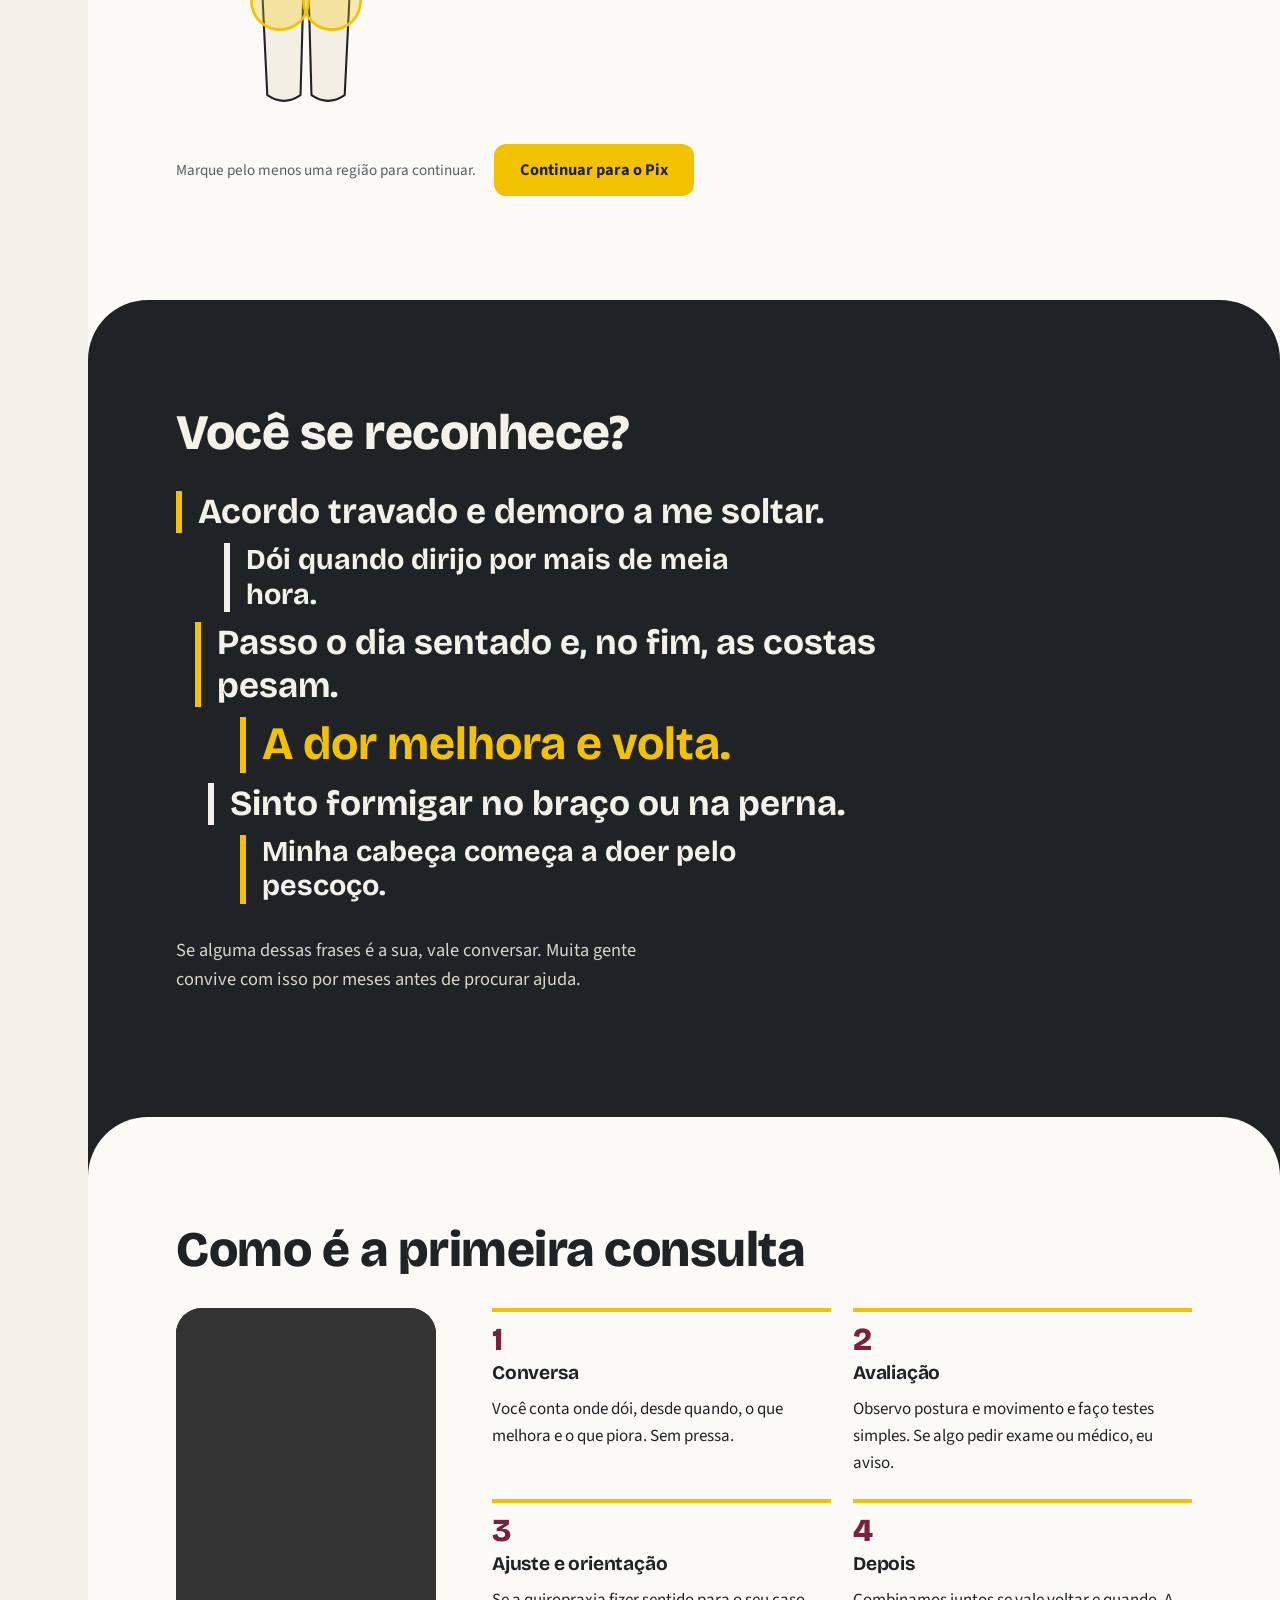
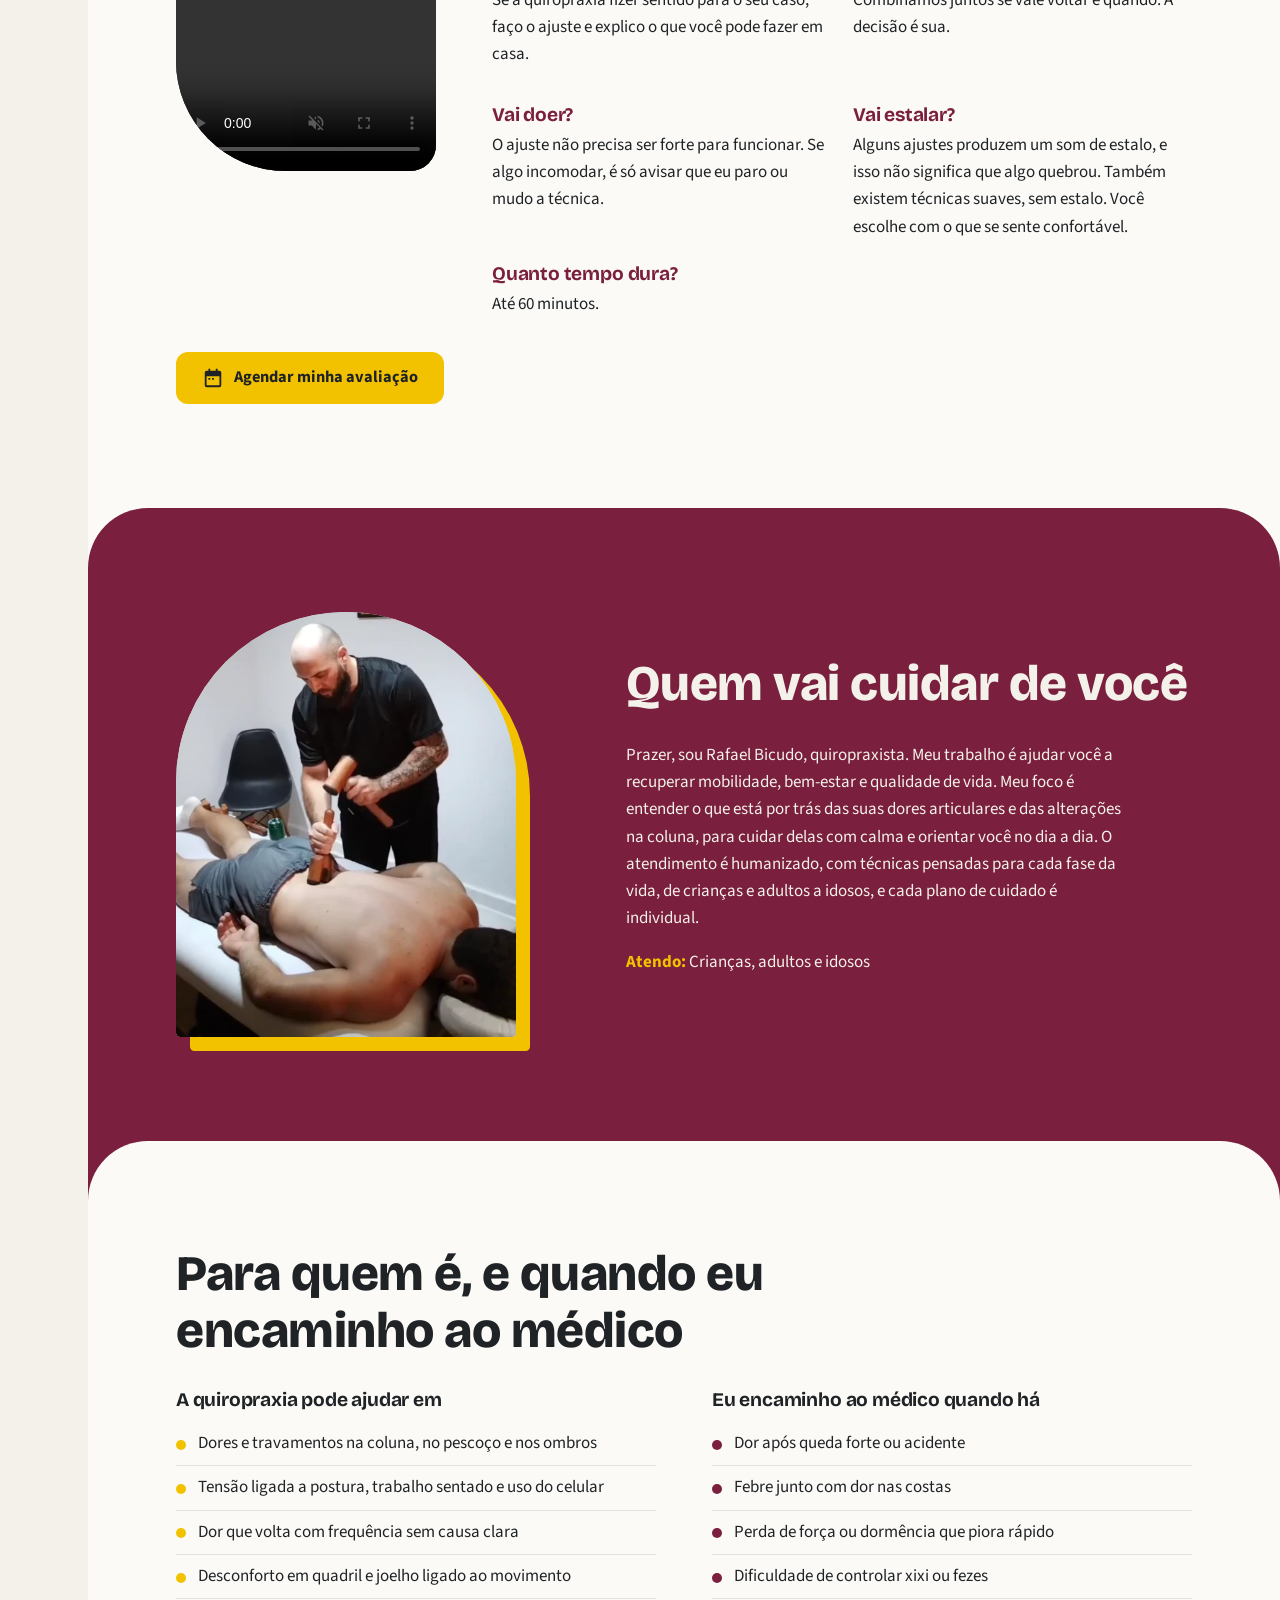
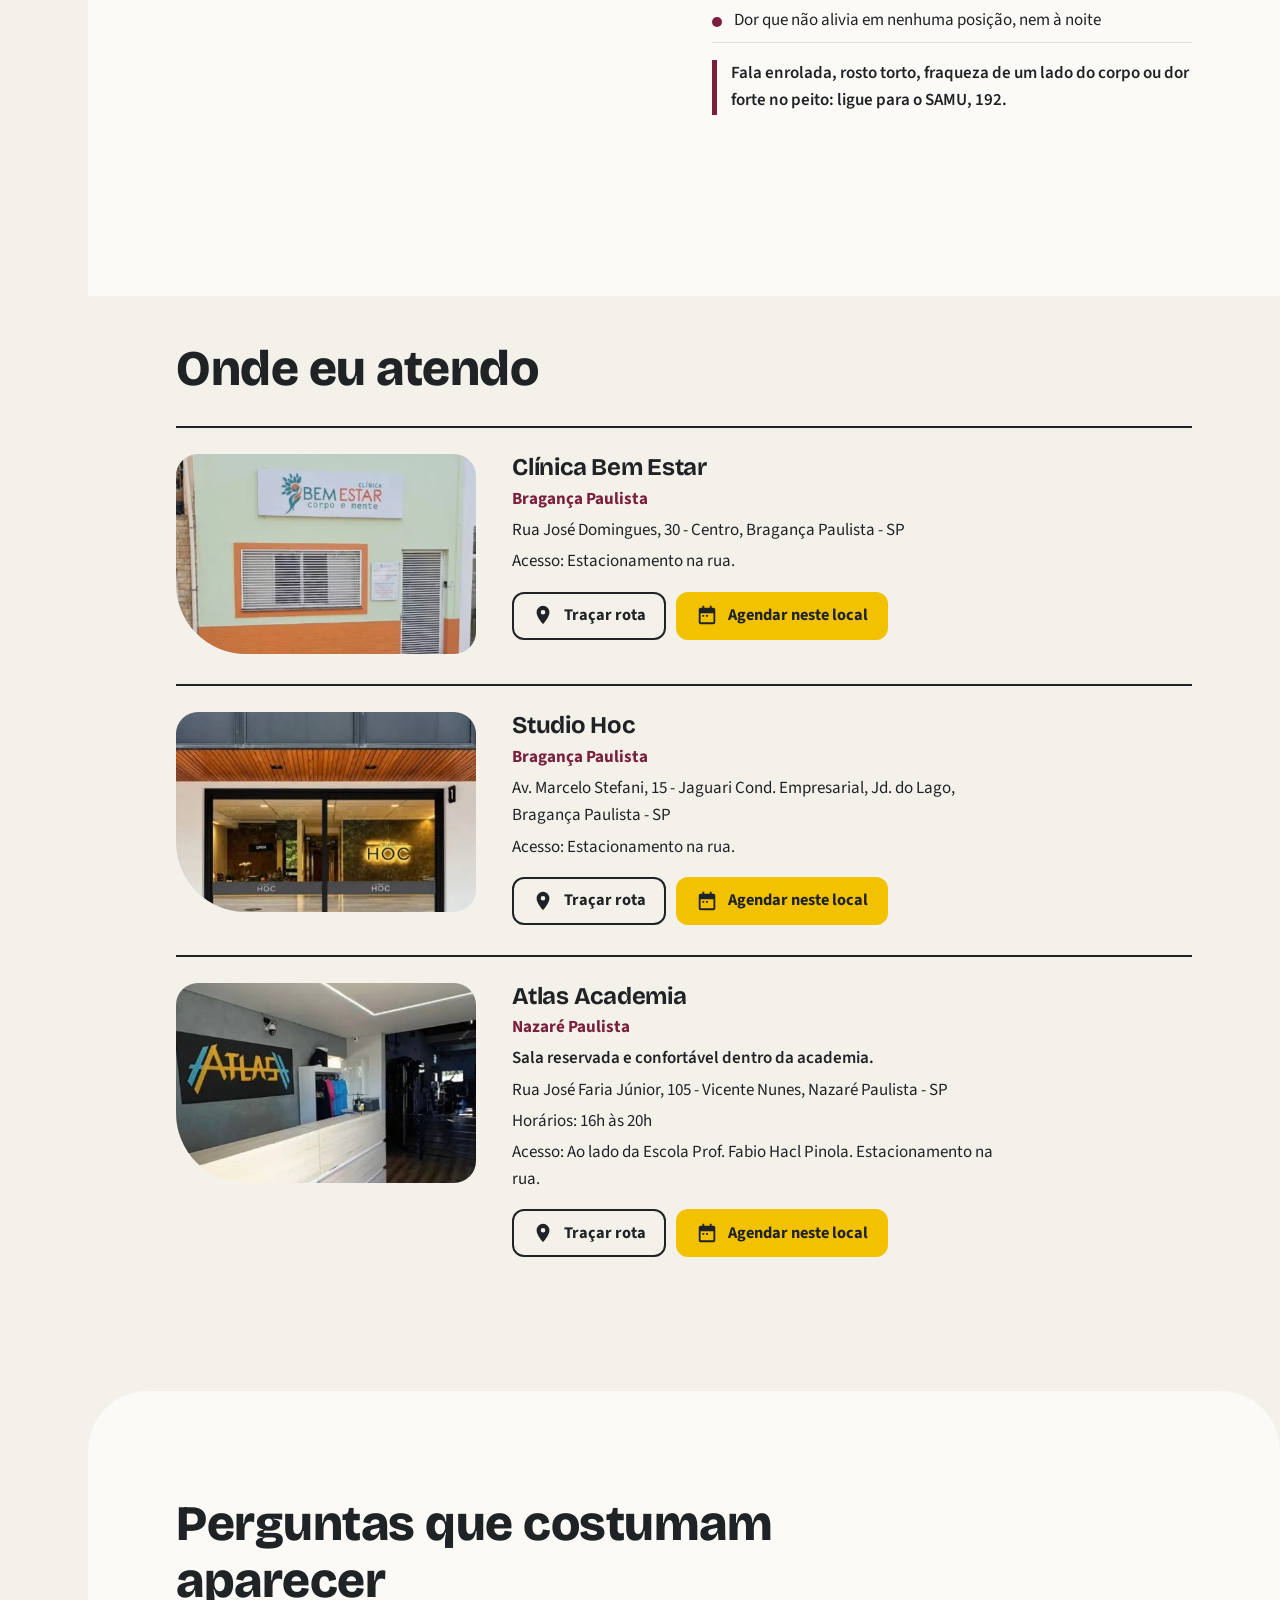
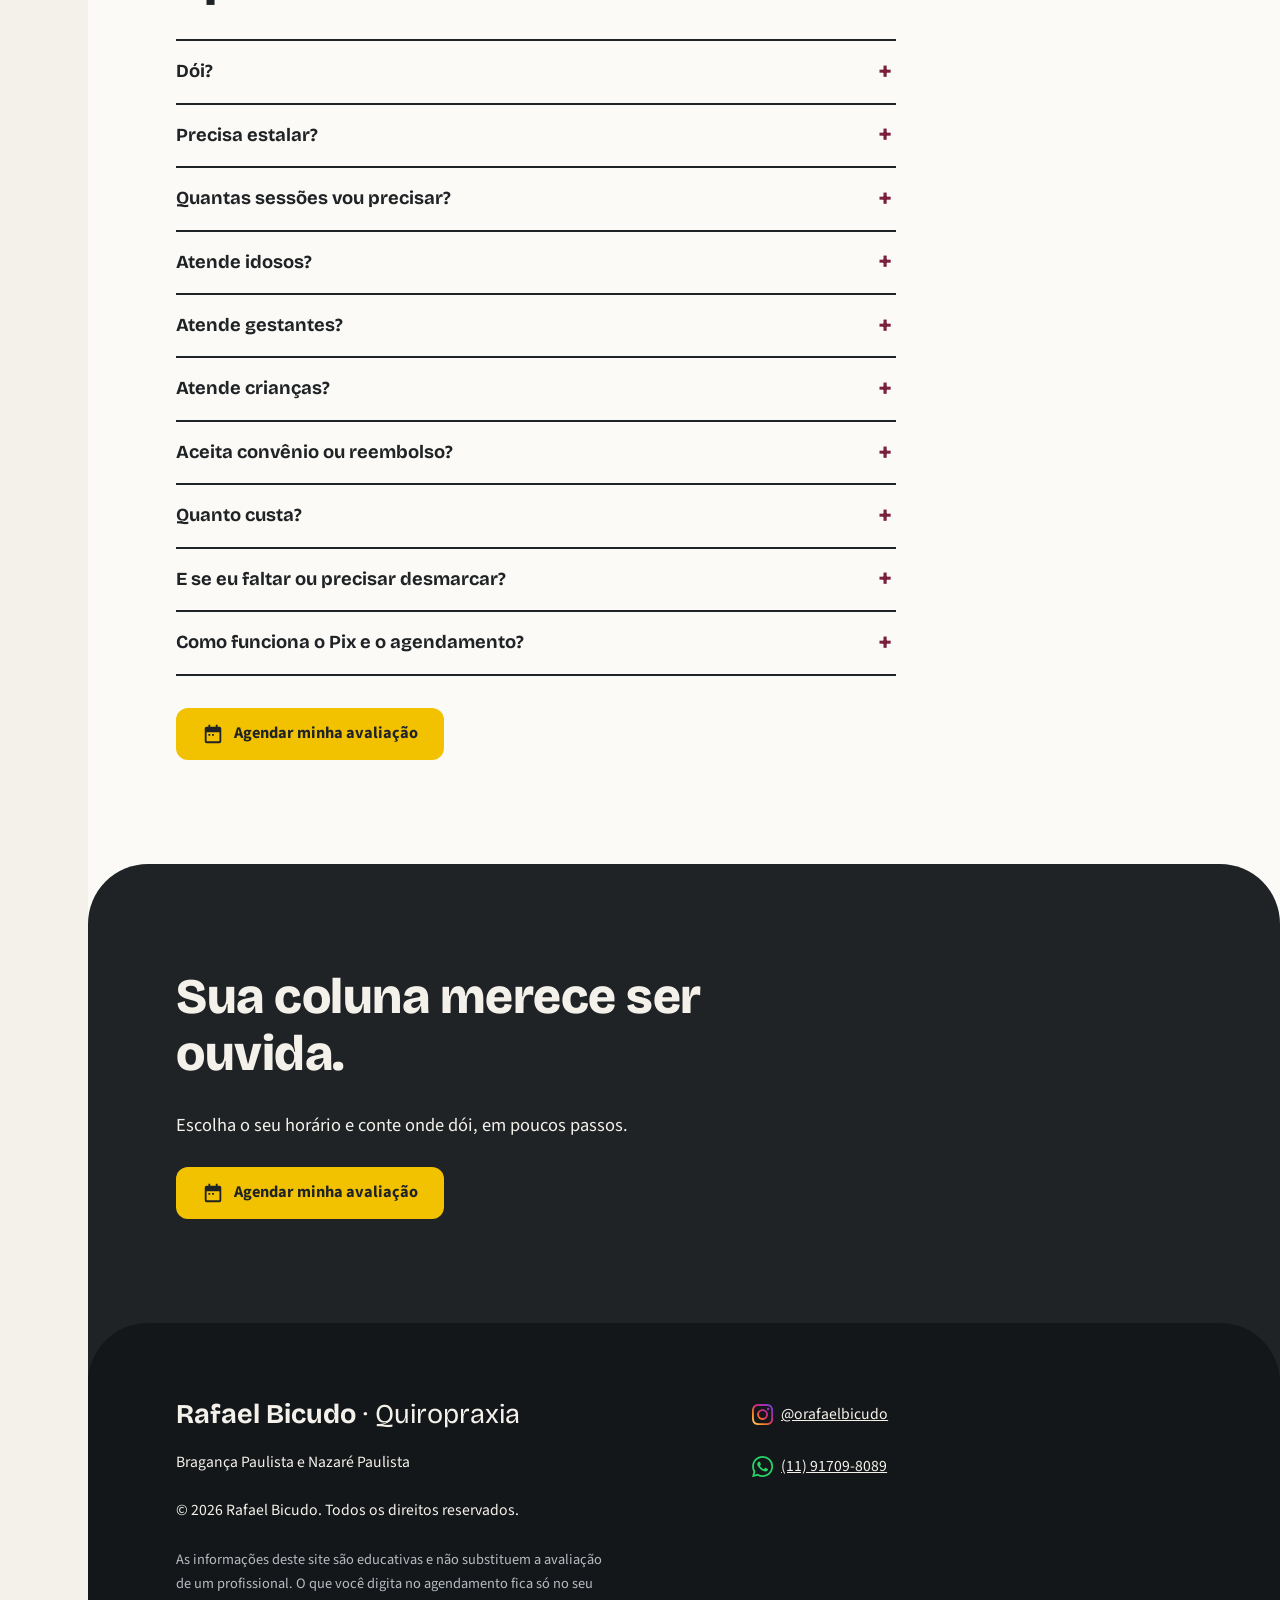
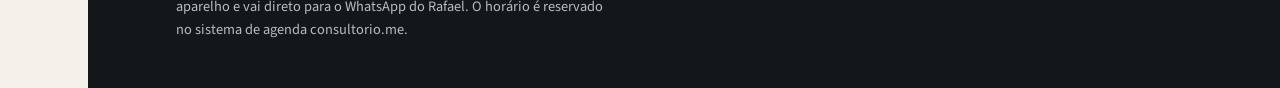
==== commit e60798ce: "Add files via upload" ====
--- a/index.html
+++ b/index.html
@@ -278,17 +278,26 @@
       </div>
     </div>
 
-    <!-- PASSO 3: HORÁRIO NA AGENDA -->
+    <!-- PASSO 3: ESCOLHER O HORÁRIO NA AGENDA DO RAFAEL (abre em uma aba só) -->
     <div class="wiz-painel" id="passo-3" data-passo="3">
       <h3 class="wiz-tit" tabindex="-1">Escolha o dia e o horário</h3>
-      <p>Toque em um horário livre e preencha os seus dados. No campo "Observações", cole o resumo da sua queixa.</p>
-      <button type="button" class="btn btn-ghost" id="copiar-resumo">Copiar resumo da queixa</button>
-      <div class="agenda-frame" id="agenda-frame">
-        <iframe id="agenda-iframe" title="Agenda online para marcar horário com Rafael Bicudo"></iframe>
-      </div>
-      <p class="dica">A agenda não carregou? <a id="agenda-link" href="https://consultorio.me/pro/rafael-bicudo?external=true&amp;list=true" target="_blank" rel="noopener" data-origem="agenda-outra-aba">Abrir em outra aba</a>.</p>
+      <p>A agenda do Rafael abre em uma nova aba. O formulário dela não pode ficar dentro deste site, por uma trava do próprio sistema de agenda.</p>
+      <ol class="mini-passos">
+        <li>Toque em <strong>Abrir a agenda</strong> e escolha o dia e o horário.</li>
+        <li>Preencha os seus dados. Em "Observações", cole o resumo da queixa (botão abaixo).</li>
+        <li>Toque em <strong>Solicitar Agendamento</strong>.</li>
+        <li>Feche a aba da agenda e volte para cá. O seu progresso fica salvo.</li>
+      </ol>
+      <div class="acoes-agenda">
+        <a class="btn btn-ouro" id="abrir-agenda" href="https://consultorio.me/pro/rafael-bicudo?list=true" target="_blank" rel="noopener" data-origem="abrir-agenda">
+          <svg class="ico" viewBox="0 0 24 24" aria-hidden="true"><use href="#i-cal"/></svg>
+          Abrir a agenda do Rafael
+        </a>
+        <button type="button" class="btn btn-ghost" id="copiar-resumo">Copiar resumo da queixa</button>
+      </div>
+      <p class="aviso-volta" id="aviso-volta" role="status" hidden>Terminou a reserva na agenda? Toque em <strong>"Já reservei, continuar"</strong> aqui embaixo.</p>
       <div class="wiz-nav">
-        <button type="button" class="btn btn-ouro" id="p3-prox">Já reservei meu horário, continuar</button>
+        <button type="button" class="btn btn-ouro" id="p3-prox">Já reservei, continuar</button>
         <button type="button" class="btn btn-ghost" data-voltar>Voltar</button>
       </div>
     </div>
--- a/css/style.css
+++ b/css/style.css
@@ -415,74 +415,92 @@
 .selo { display: flex; align-items: center; gap: 10px; flex-wrap: wrap; margin: 20px 0 0; padding: 12px 16px; max-width: 760px; border-left: 4px solid var(--ouro); background: rgba(244,241,234,.08); font-weight: 600; }
 .selo .ico { fill: var(--ouro); width: 1.5em; height: 1.5em; }
 .rod-copy { margin-top: 1em; }
-
-/* =====================================================================
-   ASSISTENTE DE AGENDAMENTO (4 passos): onde dói, Pix, horário, WhatsApp
-   ===================================================================== */
-.wiz { background: var(--branco); }
-.ancora { display: block; height: 0; }
-.wiz-topo { position: sticky; top: 62px; z-index: 6; background: var(--branco); padding: 10px 0 6px; margin-top: 18px; border-bottom: 1px solid rgba(31,35,38,.1); }
-.wiz-barra { display: flex; align-items: center; list-style: none; padding: 0; margin: 0; }
-.wiz-barra li { flex: 1; display: flex; align-items: center; gap: 10px; font-weight: 700; color: var(--pedra); }
-.wiz-barra li:last-child { flex: 0; }
-.wiz-barra li::after { content: ""; flex: 1; height: 3px; margin: 0 10px; background: rgba(31,35,38,.15); }
-.wiz-barra li:last-child::after { display: none; }
-.wiz-barra .n { flex: none; width: 36px; height: 36px; border-radius: 50%; display: grid; place-items: center; border: 2px solid rgba(31,35,38,.3); background: var(--branco); font-family: var(--f-tit); font-weight: 800; }
-.wiz-barra .t { display: none; white-space: nowrap; }
-.wiz-barra li.atual { color: var(--grafite); }
-.wiz-barra li.atual .n { background: var(--ouro); border-color: var(--grafite); color: var(--grafite); }
-.wiz-barra li.feito .n { background: var(--grafite); border-color: var(--grafite); color: var(--ouro); }
-.wiz-barra li.feito::after { background: var(--grafite); }
-.wiz-status { margin: 8px 0 0; font-weight: 700; }
-@media (min-width: 760px) { .wiz-barra .t { display: inline; } .wiz-status { display: none; } }
-
-.js .wiz-painel { display: none; }
-.js .wiz-painel.ativo { display: block; animation: wizin .3s ease both; }
-@keyframes wizin { from { opacity: 0; transform: translateY(8px); } to { opacity: 1; transform: none; } }
-@media (prefers-reduced-motion: reduce) { .js .wiz-painel.ativo { animation: none; } }
-.wiz-tit { font-size: clamp(1.5rem, 4.6vw, 2.2rem); margin: 22px 0 10px; outline: none; max-width: none; }
-
-.wiz-nav { display: flex; flex-direction: column; gap: 12px; margin-top: 26px; }
-.wiz-nav .btn { width: 100%; }
-.dica { font-size: .95rem; color: var(--pedra); margin: 0; }
-@media (min-width: 700px) {
-  .wiz-nav { flex-direction: row; flex-wrap: wrap; align-items: center; justify-content: space-between; }
-  .wiz-nav .btn { width: auto; }
-  .wiz-nav .btn-ouro { order: 2; }
-  .wiz-nav .btn-ghost, .wiz-nav .link-btn { order: 1; }
-  #passo-1 .wiz-nav { justify-content: flex-start; gap: 18px; }
-}
-.link-btn { background: none; border: 0; color: var(--vinho); text-decoration: underline; font: 600 1rem var(--f-txt); cursor: pointer; min-height: 48px; padding: 0 8px; }
-
-/* Passo 2: Pix */
-.wiz .aviso-reserva { background: #FFF6D6; color: var(--grafite); max-width: 640px; }
-.wiz .aviso-reserva strong { color: var(--vinho); }
-.pix-caixa { border: 2px solid var(--grafite); border-radius: 14px; padding: 18px 20px; margin: 18px 0; max-width: 560px; background: var(--osso); }
-.pix-caixa .rot { margin: 0; font-size: .9rem; color: var(--pedra); font-weight: 600; }
-.pix-caixa .pixchave { font-size: clamp(1.5rem, 6vw, 2rem); font-weight: 700; margin: 0 0 12px; }
-.pix-caixa .favorecido { margin: 0; font-weight: 700; }
-
-/* Passo 3: agenda embutida */
-.wiz .agenda-frame { margin: 16px 0 10px; }
-.wiz .agenda-frame iframe { height: 76vh; min-height: 520px; max-height: 780px; }
-.destaque { box-shadow: 0 0 0 4px var(--ouro); }
-
-/* Passo 4: formulário e resumo */
-.form-final { display: grid; gap: 16px; max-width: 560px; margin-top: 16px; }
-.campo { display: grid; gap: 6px; }
-.campo label { font-weight: 700; }
-.campo input, .campo select, .campo textarea { font: inherit; font-size: 1rem; width: 100%; min-height: 52px; padding: 10px 14px; border: 2px solid var(--grafite); border-radius: 10px; background: #fff; color: var(--grafite); }
-.campo textarea { min-height: 96px; resize: vertical; }
-.campo-duplo { display: grid; grid-template-columns: 1fr 1fr; gap: 12px; }
-.resumo-final { border-left: 4px solid var(--ouro); padding: 4px 0 4px 14px; }
-.resumo-final p { margin: 0 0 .3em; }
-.erro { color: #9B1C1C; font-weight: 700; margin: 0; }
-.ok { margin: 0; padding: 12px 14px; border-left: 4px solid var(--wa); background: #E8F7EC; font-weight: 600; }
-
-/* Barra fixa: agendar em destaque, WhatsApp só como ícone */
-.barra-fixa .barra-principal { flex: 1; }
-.barra-fixa .btn.barra-wa { flex: none; width: 56px; padding: 0; }
-@media (min-width: 960px) {
-  .barra-fixa .barra-wa { display: none; }
-  .barra-fixa .barra-principal { box-shadow: 0 8px 24px rgba(0,0,0,.25); }
-}
+
+/* =====================================================================
+   ASSISTENTE DE AGENDAMENTO (4 passos): onde dói, Pix, horário, WhatsApp
+   ===================================================================== */
+.wiz { background: var(--branco); }
+.ancora { display: block; height: 0; }
+.wiz-topo { position: sticky; top: 62px; z-index: 6; background: var(--branco); padding: 10px 0 6px; margin-top: 18px; border-bottom: 1px solid rgba(31,35,38,.1); }
+.wiz-barra { display: flex; align-items: center; list-style: none; padding: 0; margin: 0; }
+.wiz-barra li { flex: 1; display: flex; align-items: center; gap: 10px; font-weight: 700; color: var(--pedra); }
+.wiz-barra li:last-child { flex: 0; }
+.wiz-barra li::after { content: ""; flex: 1; height: 3px; margin: 0 10px; background: rgba(31,35,38,.15); }
+.wiz-barra li:last-child::after { display: none; }
+.wiz-barra .n { flex: none; width: 36px; height: 36px; border-radius: 50%; display: grid; place-items: center; border: 2px solid rgba(31,35,38,.3); background: var(--branco); font-family: var(--f-tit); font-weight: 800; }
+.wiz-barra .t { display: none; white-space: nowrap; }
+.wiz-barra li.atual { color: var(--grafite); }
+.wiz-barra li.atual .n { background: var(--ouro); border-color: var(--grafite); color: var(--grafite); }
+.wiz-barra li.feito .n { background: var(--grafite); border-color: var(--grafite); color: var(--ouro); }
+.wiz-barra li.feito::after { background: var(--grafite); }
+.wiz-status { margin: 8px 0 0; font-weight: 700; }
+@media (min-width: 760px) { .wiz-barra .t { display: inline; } .wiz-status { display: none; } }
+
+.js .wiz-painel { display: none; }
+.js .wiz-painel.ativo { display: block; animation: wizin .3s ease both; }
+@keyframes wizin { from { opacity: 0; transform: translateY(8px); } to { opacity: 1; transform: none; } }
+@media (prefers-reduced-motion: reduce) { .js .wiz-painel.ativo { animation: none; } }
+.wiz-tit { font-size: clamp(1.5rem, 4.6vw, 2.2rem); margin: 22px 0 10px; outline: none; max-width: none; }
+
+.wiz-nav { display: flex; flex-direction: column; gap: 12px; margin-top: 26px; }
+.wiz-nav .btn { width: 100%; }
+.dica { font-size: .95rem; color: var(--pedra); margin: 0; }
+@media (min-width: 700px) {
+  .wiz-nav { flex-direction: row; flex-wrap: wrap; align-items: center; justify-content: space-between; }
+  .wiz-nav .btn { width: auto; }
+  .wiz-nav .btn-ouro { order: 2; }
+  .wiz-nav .btn-ghost, .wiz-nav .link-btn { order: 1; }
+  #passo-1 .wiz-nav { justify-content: flex-start; gap: 18px; }
+}
+.link-btn { background: none; border: 0; color: var(--vinho); text-decoration: underline; font: 600 1rem var(--f-txt); cursor: pointer; min-height: 48px; padding: 0 8px; }
+
+/* Passo 2: Pix */
+.wiz .aviso-reserva { background: #FFF6D6; color: var(--grafite); max-width: 640px; }
+.wiz .aviso-reserva strong { color: var(--vinho); }
+.pix-caixa { border: 2px solid var(--grafite); border-radius: 14px; padding: 18px 20px; margin: 18px 0; max-width: 560px; background: var(--osso); }
+.pix-caixa .rot { margin: 0; font-size: .9rem; color: var(--pedra); font-weight: 600; }
+.pix-caixa .pixchave { font-size: clamp(1.5rem, 6vw, 2rem); font-weight: 700; margin: 0 0 12px; }
+.pix-caixa .favorecido { margin: 0; font-weight: 700; }
+
+/* Passo 3: agenda embutida */
+.wiz .agenda-frame { margin: 16px 0 10px; }
+.wiz .agenda-frame iframe { height: 76vh; min-height: 520px; max-height: 780px; }
+.destaque { box-shadow: 0 0 0 4px var(--ouro); }
+
+/* Passo 4: formulário e resumo */
+.form-final { display: grid; gap: 16px; max-width: 560px; margin-top: 16px; }
+.campo { display: grid; gap: 6px; }
+.campo label { font-weight: 700; }
+.campo input, .campo select, .campo textarea { font: inherit; font-size: 1rem; width: 100%; min-height: 52px; padding: 10px 14px; border: 2px solid var(--grafite); border-radius: 10px; background: #fff; color: var(--grafite); }
+.campo textarea { min-height: 96px; resize: vertical; }
+.campo-duplo { display: grid; grid-template-columns: 1fr 1fr; gap: 12px; }
+.resumo-final { border-left: 4px solid var(--ouro); padding: 4px 0 4px 14px; }
+.resumo-final p { margin: 0 0 .3em; }
+.erro { color: #9B1C1C; font-weight: 700; margin: 0; }
+.ok { margin: 0; padding: 12px 14px; border-left: 4px solid var(--wa); background: #E8F7EC; font-weight: 600; }
+
+/* Barra fixa: agendar em destaque, WhatsApp só como ícone */
+.barra-fixa .barra-principal { flex: 1; }
+.barra-fixa .btn.barra-wa { flex: none; width: 56px; padding: 0; }
+@media (min-width: 960px) {
+  .barra-fixa .barra-wa { display: none; }
+  .barra-fixa .barra-principal { box-shadow: 0 8px 24px rgba(0,0,0,.25); }
+}
+
+/* Passo 3: a barra de ação fica fixa embaixo, mesmo com a agenda ocupando a tela (celular) */
+#passo-3 .wiz-nav {
+  position: sticky; bottom: 0; z-index: 8; margin-top: 12px;
+  flex-direction: row; flex-wrap: nowrap; align-items: stretch; gap: 8px;
+  padding: 10px 0 calc(10px + env(safe-area-inset-bottom));
+  background: var(--branco); border-top: 1px solid rgba(31,35,38,.15);
+}
+#passo-3 .wiz-nav .btn-ouro { order: 2; flex: 1; width: auto; }
+#passo-3 .wiz-nav .btn-ghost { order: 1; flex: none; width: auto; padding: 10px 18px; }
+.dica-fixa { margin-top: 10px; }
+
+/* Passo 3 sem iframe: instruções curtas e botão para abrir a agenda */
+.mini-passos { margin: 14px 0 18px; padding-left: 1.3em; max-width: 60ch; display: grid; gap: 6px; }
+.mini-passos li::marker { font-weight: 800; color: var(--vinho); }
+.acoes-agenda { display: grid; gap: 10px; max-width: 460px; }
+.aviso-volta { margin: 16px 0 0; padding: 12px 14px; border-left: 4px solid var(--ouro); background: #FFF6D6; font-weight: 600; }
+@media (min-width: 700px) { .acoes-agenda { grid-template-columns: auto auto; justify-content: start; } }
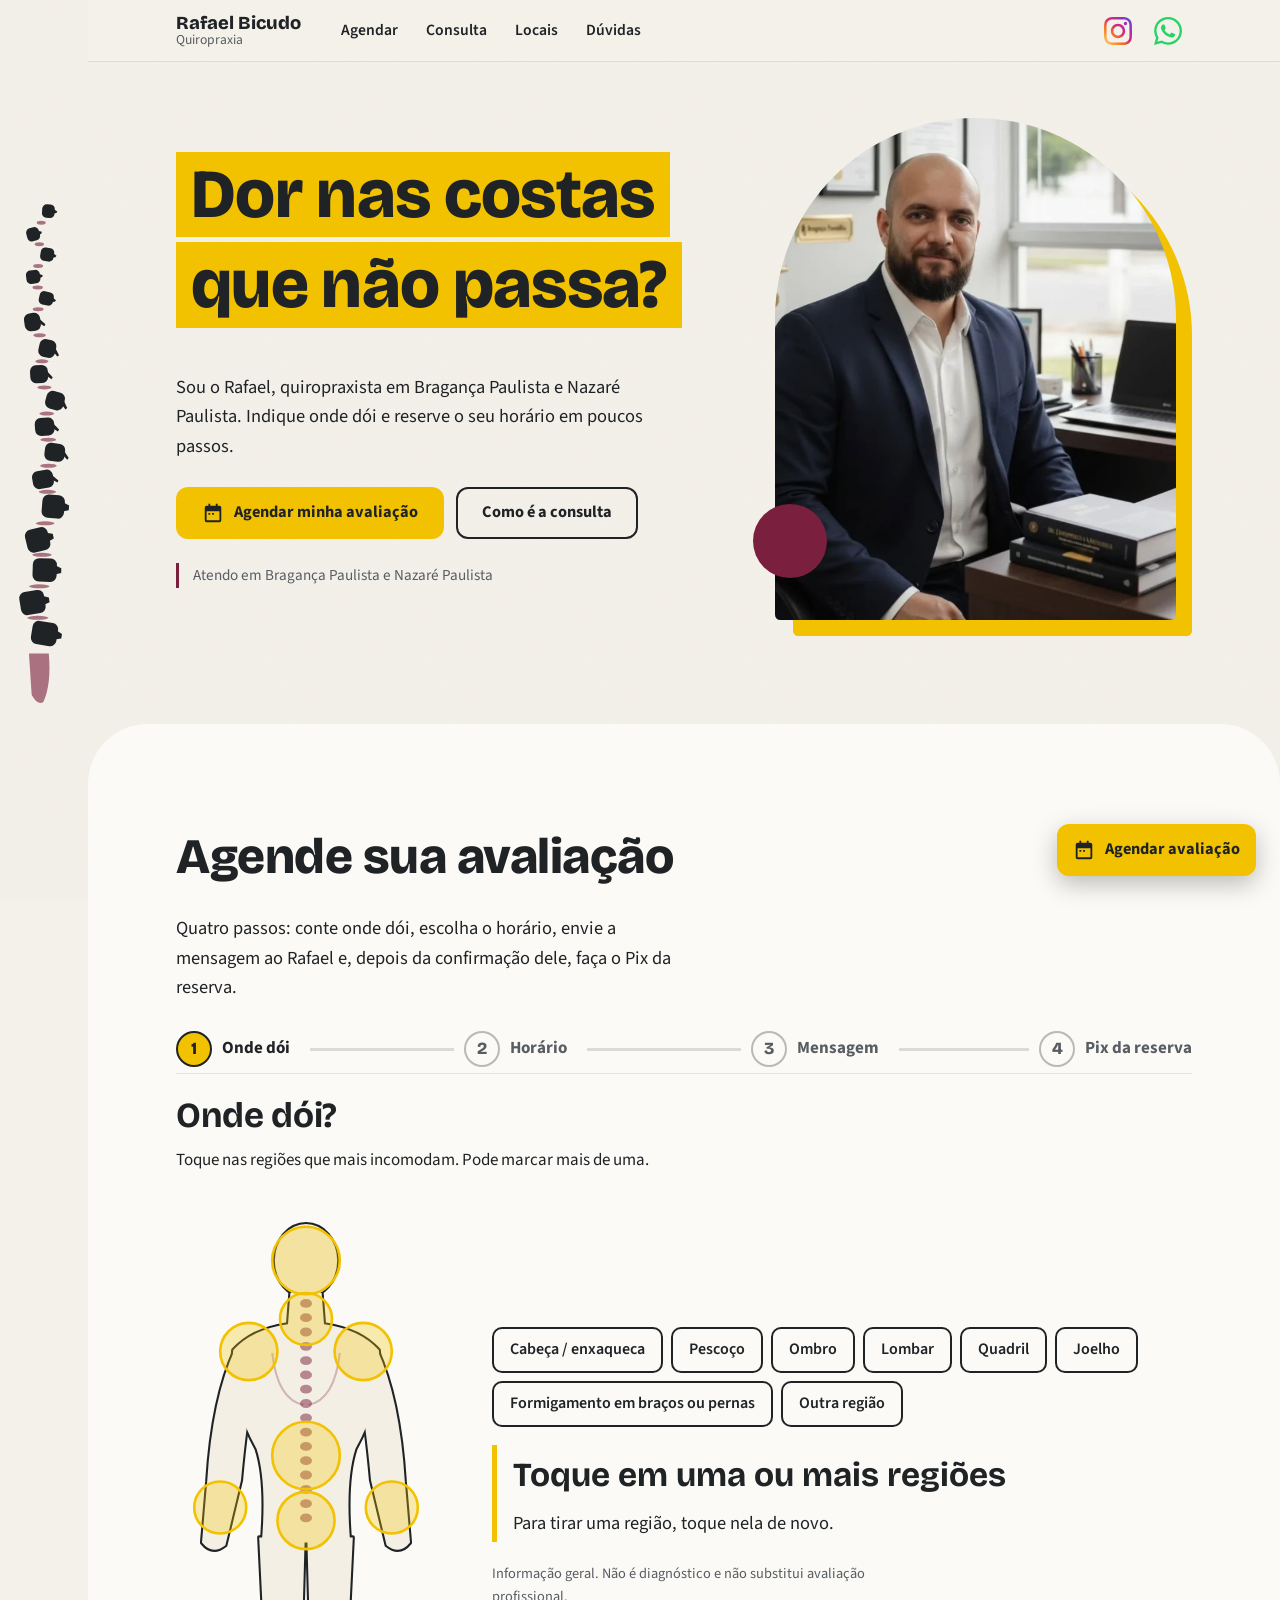
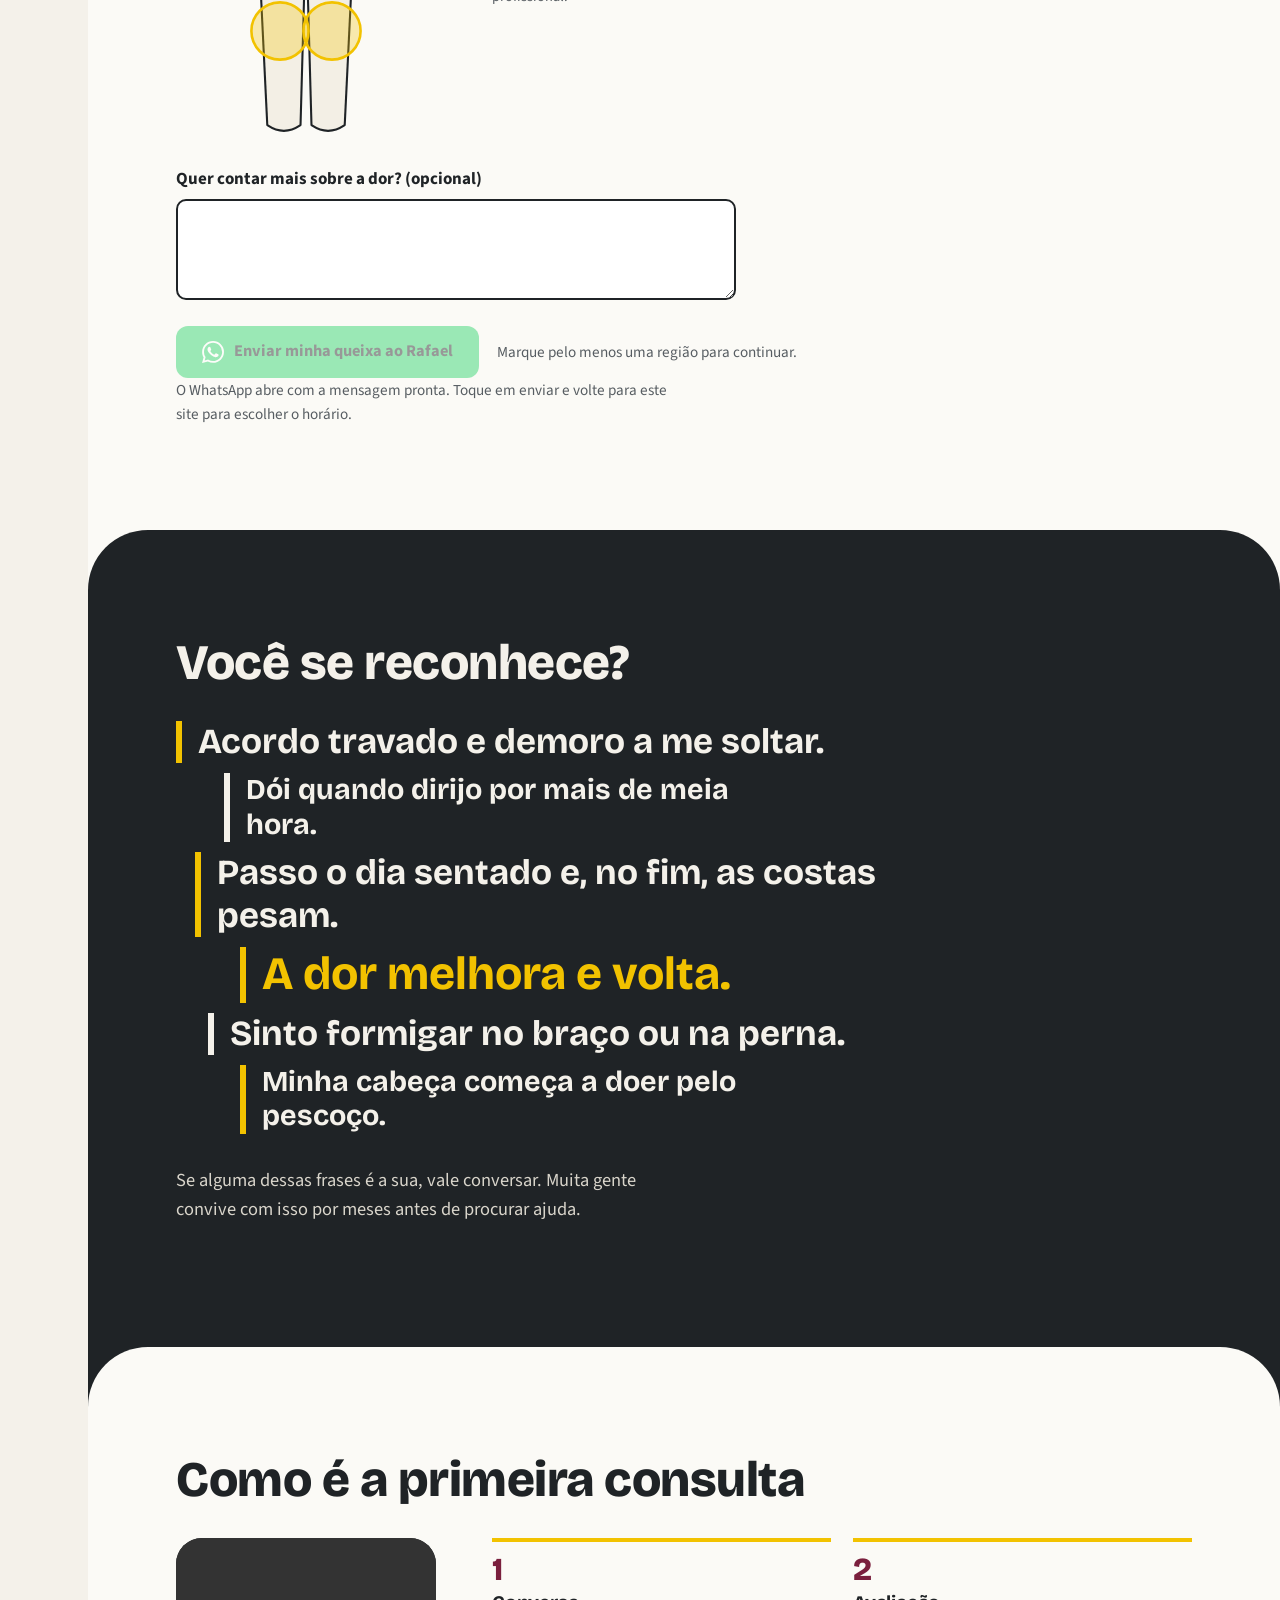
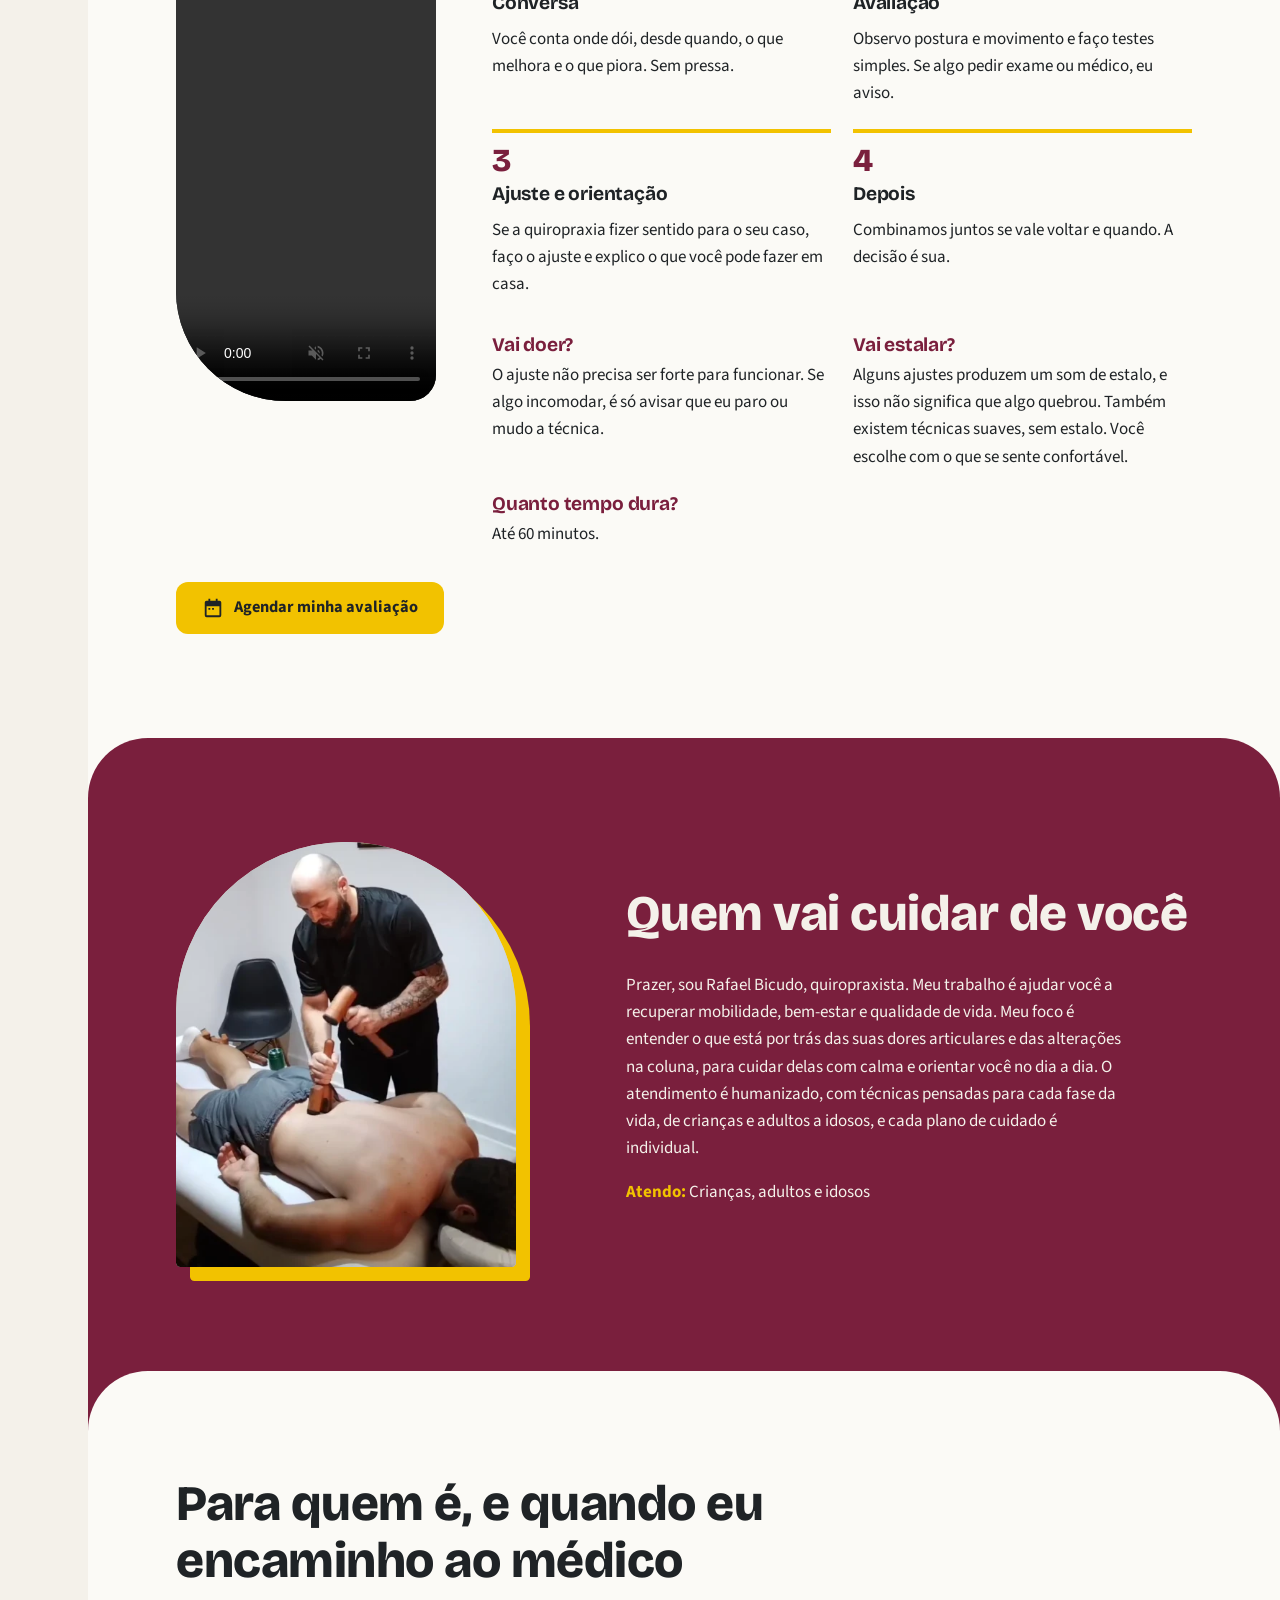
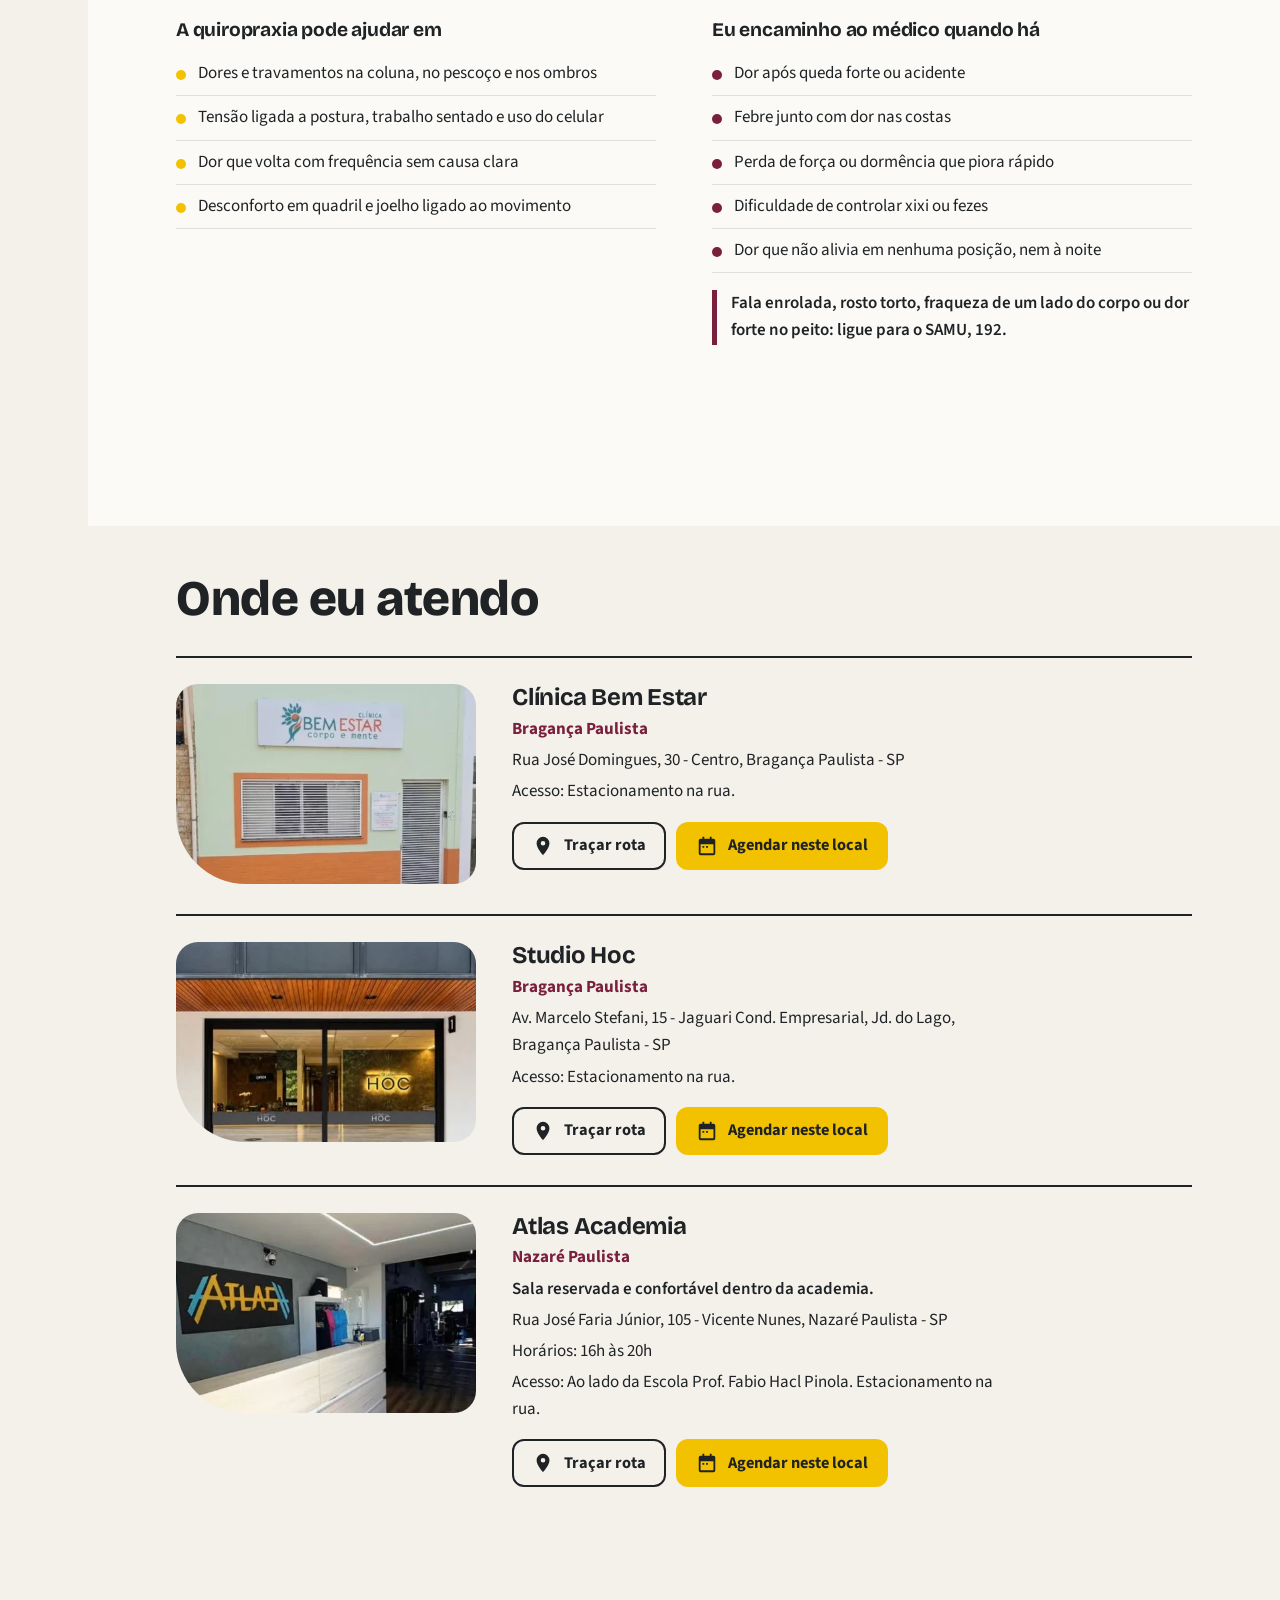
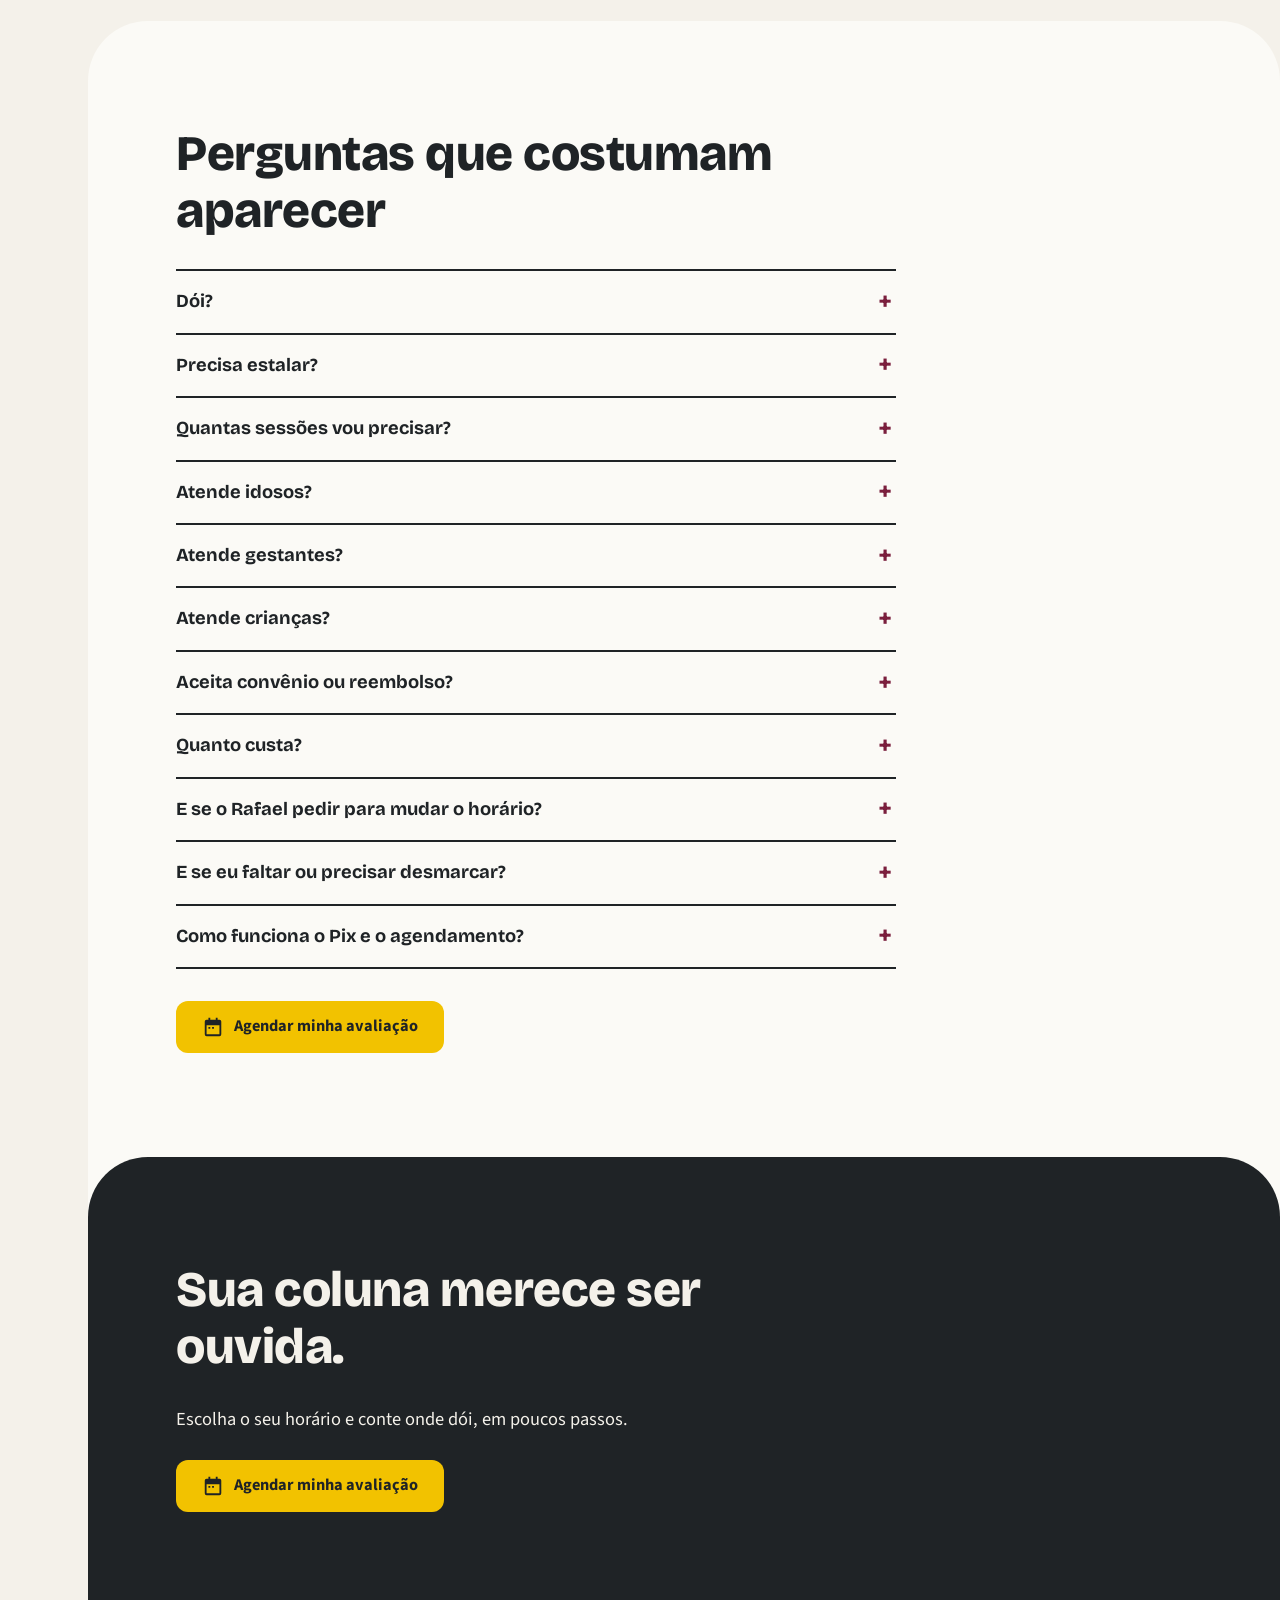
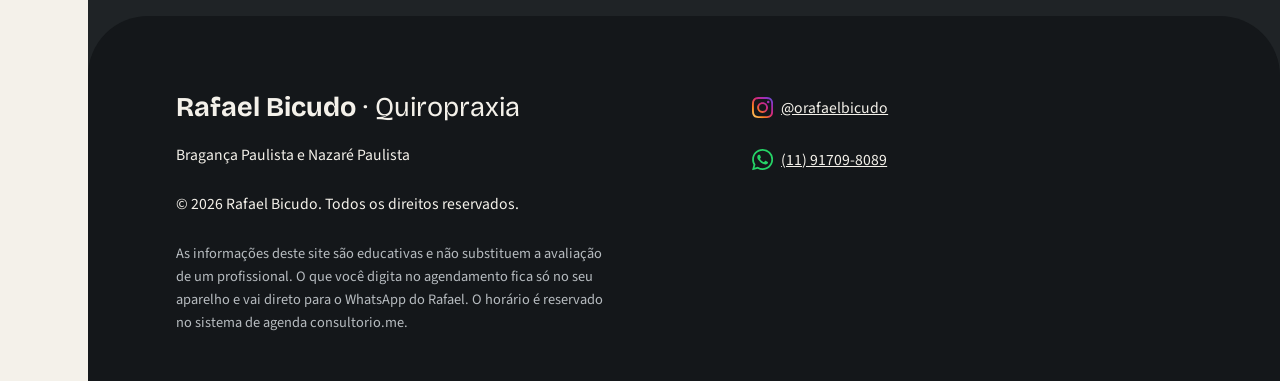
==== commit 27b7b2ac: "Add files via upload" ====
--- a/index.html
+++ b/index.html
@@ -4,14 +4,18 @@
 <meta charset="utf-8">
 <meta name="viewport" content="width=device-width, initial-scale=1, viewport-fit=cover">
 <title>Quiropraxia em Bragança Paulista e Nazaré Paulista | Rafael Bicudo</title>
-<meta name="description" content="Quiropraxia em Bragança Paulista e Nazaré Paulista com Rafael Bicudo. Conte onde dói pelo WhatsApp ou agende sua avaliação.">
+<meta name="description" content="Quiropraxia em Bragança Paulista e Nazaré Paulista com Rafael Bicudo. Conte onde dói, escolha o horário e reserve a sua avaliação em poucos passos.">
+<link rel="canonical" href="https://orafaelbicudo.vercel.app/">
 <meta name="theme-color" content="#1F2326">
 <link rel="icon" href="data:image/svg+xml,%3Csvg xmlns='http://www.w3.org/2000/svg' viewBox='0 0 64 64'%3E%3Crect width='64' height='64' rx='14' fill='%23F2C200'/%3E%3Crect x='18' y='14' width='28' height='15' rx='6' fill='%231F2326'/%3E%3Crect x='16' y='35' width='32' height='15' rx='6' fill='%231F2326'/%3E%3C/svg%3E">
 <meta property="og:type" content="website">
 <meta property="og:locale" content="pt_BR">
 <meta property="og:title" content="Quiropraxia em Bragança Paulista e Nazaré Paulista | Rafael Bicudo">
-<meta property="og:description" content="Conte onde dói pelo WhatsApp ou agende sua avaliação de quiropraxia.">
-<meta property="og:image" content="assets/og.png">
+<meta property="og:description" content="Conte onde dói, escolha o horário e reserve a sua avaliação de quiropraxia.">
+<meta property="og:url" content="https://orafaelbicudo.vercel.app/">
+<meta property="og:site_name" content="Rafael Bicudo | Quiropraxia">
+<meta property="og:image" content="https://orafaelbicudo.vercel.app/assets/og.png">
+<meta property="og:image:alt" content="Dor nas costas que não passa? Quiropraxia em Bragança Paulista e Nazaré Paulista.">
 <meta property="og:image:width" content="1200">
 <meta property="og:image:height" content="630">
 <meta name="twitter:card" content="summary_large_image">
@@ -24,6 +28,8 @@
 {
   "@context": "https://schema.org",
   "@type": "LocalBusiness",
+  "url": "https://orafaelbicudo.vercel.app/",
+  "image": "https://orafaelbicudo.vercel.app/assets/og.png",
   "name": "Quiropraxia | Rafael Bicudo",
   "description": "Quiropraxia em Bragança Paulista e Nazaré Paulista.",
   "telephone": "+5511917098089",
@@ -174,19 +180,19 @@
   <span id="onde-doi" class="ancora" aria-hidden="true"></span>
   <div class="wrap">
     <h2 id="t-agendar">Agende sua avaliação</h2>
-    <p class="lead">Quatro passos rápidos, sem sair do site. No final, a sua mensagem já vai pronta para o Rafael no WhatsApp.</p>
+    <p class="lead">Quatro passos: conte onde dói, escolha o horário, envie a mensagem ao Rafael e, depois da confirmação dele, faça o Pix da reserva.</p>
 
     <div class="wiz-topo" id="wiz-topo">
       <ol class="wiz-barra" id="wiz-barra" aria-label="Etapas do agendamento">
         <li data-n="1"><span class="n">1</span><span class="t">Onde dói</span></li>
-        <li data-n="2"><span class="n">2</span><span class="t">Pix da reserva</span></li>
-        <li data-n="3"><span class="n">3</span><span class="t">Horário</span></li>
-        <li data-n="4"><span class="n">4</span><span class="t">Enviar</span></li>
+        <li data-n="2"><span class="n">2</span><span class="t">Horário</span></li>
+        <li data-n="3"><span class="n">3</span><span class="t">Mensagem</span></li>
+        <li data-n="4"><span class="n">4</span><span class="t">Pix da reserva</span></li>
       </ol>
       <p class="wiz-status" id="wiz-status" aria-live="polite">Passo 1 de 4: onde dói</p>
     </div>
 
-    <!-- PASSO 1: ONDE DÓI -->
+    <!-- PASSO 1: ONDE DÓI + 1ª MENSAGEM (só a queixa) -->
     <div class="wiz-painel ativo" id="passo-1" data-passo="1">
       <h3 class="wiz-tit" tabindex="-1">Onde dói?</h3>
       <p>Toque nas regiões que mais incomodam. Pode marcar mais de uma.</p>
@@ -247,15 +253,99 @@
           <p class="nota">Informação geral. Não é diagnóstico e não substitui avaliação profissional.</p>
         </div>
       </div>
+      <div class="campo campo-det">
+        <label for="f-det">Quer contar mais sobre a dor? (opcional)</label>
+        <textarea id="f-det" name="detalhes" rows="3" maxlength="400"></textarea>
+      </div>
       <div class="wiz-nav">
-        <button type="button" class="btn btn-ouro" id="p1-prox" disabled>Continuar para o Pix</button>
+        <a class="btn btn-wa" id="p1-enviar" data-origem="queixa-enviar" href="#" target="_blank" rel="noopener" aria-disabled="true">
+          <svg class="ico" viewBox="0 0 24 24" aria-hidden="true"><use href="#i-wa"/></svg>
+          Enviar minha queixa ao Rafael
+        </a>
+        <button type="button" class="link-btn" id="p1-pular" hidden>Continuar sem enviar a mensagem</button>
         <span class="dica" id="p1-dica">Marque pelo menos uma região para continuar.</span>
       </div>
-    </div>
-
-    <!-- PASSO 2: PIX DA RESERVA -->
+      <p class="dica">O WhatsApp abre com a mensagem pronta. Toque em enviar e volte para este site para escolher o horário.</p>
+    </div>
+
+    <!-- PASSO 2: HORÁRIO E CIDADE NA AGENDA DO RAFAEL -->
     <div class="wiz-painel" id="passo-2" data-passo="2">
+      <h3 class="wiz-tit" tabindex="-1">Escolha o horário e a cidade</h3>
+      <p>A agenda do Rafael abre em uma nova aba. O formulário dela não pode ficar dentro deste site, por uma trava do próprio sistema de agenda.</p>
+      <ol class="mini-passos">
+        <li>Toque em <strong>Abrir a agenda</strong> e escolha o dia e o horário.</li>
+        <li>No formulário, em "Tipo", escolha a <strong>cidade</strong> onde quer ser atendido. Preencha os seus dados e cole o resumo da queixa em "Observações".</li>
+        <li>Toque em <strong>Solicitar Agendamento</strong>.</li>
+        <li>Feche a aba da agenda, volte para cá e confirme abaixo o que você escolheu.</li>
+      </ol>
+      <p class="proximo" data-bind="avisoVolume">Por causa do alto volume de atendimentos, o Rafael pode pedir uma alteração no horário que você escolheu. Ele confirma tudo pelo WhatsApp, e só depois você faz o Pix.</p>
+      <p class="proximo" data-se="reserva.prazoMinutos">Depois que você enviar a mensagem completa (passo 3), o Rafael segura o horário escolhido por <strong><span data-bind="reserva.prazoMinutos">30</span> minutos</strong>, esperando a confirmação.</p>
+      <div class="acoes-agenda">
+        <a class="btn btn-ouro" id="abrir-agenda" href="https://consultorio.me/pro/rafael-bicudo?list=true" target="_blank" rel="noopener" data-origem="abrir-agenda">
+          <svg class="ico" viewBox="0 0 24 24" aria-hidden="true"><use href="#i-cal"/></svg>
+          Abrir a agenda do Rafael
+        </a>
+        <button type="button" class="btn btn-ghost" id="copiar-resumo">Copiar resumo da queixa</button>
+      </div>
+      <p class="aviso-volta" id="aviso-volta" role="status" hidden>Terminou a reserva na agenda? Preencha abaixo o dia, o horário e a cidade que você escolheu.</p>
+      <form id="form-horario" class="form-final" novalidate>
+        <p class="rot-form">O que você escolheu na agenda</p>
+        <div class="campo-duplo">
+          <div class="campo">
+            <label for="f-data">Dia</label>
+            <input id="f-data" name="data" type="date" required>
+          </div>
+          <div class="campo">
+            <label for="f-hora">Horário</label>
+            <input id="f-hora" name="hora" type="time" step="300" required>
+          </div>
+        </div>
+        <div class="campo">
+          <label for="f-cidade">Cidade de atendimento</label>
+          <select id="f-cidade" name="cidade" required><option value="">Escolha a cidade</option></select>
+        </div>
+        <div class="campo">
+          <label for="f-nome">Seu nome (opcional, para o Rafael te identificar)</label>
+          <input id="f-nome" name="nome" type="text" autocomplete="name">
+        </div>
+        <p class="erro" id="f-erro" role="alert" hidden></p>
+      </form>
+      <div class="wiz-nav">
+        <button type="button" class="btn btn-ouro" id="p2-prox">Continuar para a mensagem</button>
+        <button type="button" class="btn btn-ghost" data-voltar>Voltar</button>
+      </div>
+    </div>
+
+    <!-- PASSO 3: MENSAGEM COMPLETA AO RAFAEL (queixa, horário e cidade), pedindo a confirmação -->
+    <div class="wiz-painel" id="passo-3" data-passo="3">
+      <h3 class="wiz-tit" tabindex="-1">Envie a mensagem completa ao Rafael</h3>
+      <p>Confira o resumo. O WhatsApp abre com tudo pronto, e você só toca em enviar.</p>
+      <div class="resumo-final" id="resumo-final" aria-live="polite"></div>
+      <a class="btn btn-wa" id="final-enviar" data-origem="agendamento-enviar" href="https://wa.me/5511917098089" target="_blank" rel="noopener">
+        <svg class="ico" viewBox="0 0 24 24" aria-hidden="true"><use href="#i-wa"/></svg>
+        Enviar ao Rafael no WhatsApp
+      </a>
+      <p class="proximo" data-bind="avisoVolume">Por causa do alto volume de atendimentos, o Rafael pode pedir uma alteração no horário que você escolheu. Ele confirma tudo pelo WhatsApp, e só depois você faz o Pix.</p>
+      <p class="proximo" id="f-proximo"><strong>Aguarde a confirmação do Rafael.</strong> Só depois dela você faz o Pix da reserva de <span data-bind="pix.valor">R$ 70,00</span>.</p>
+      <div class="cronometro" id="cronometro" hidden>
+        <p class="cron-rot">Prazo para o Rafael confirmar o seu horário</p>
+        <p class="cron-tempo" id="cron-tempo" role="timer" aria-live="off">30:00</p>
+        <p class="cron-obs" id="cron-obs"></p>
+        <p class="cron-fim" id="cron-fim" role="status" hidden>O prazo terminou. O horário pode ter sido liberado para outra pessoa. Fale com o Rafael pelo WhatsApp ou escolha outro horário.</p>
+        <button type="button" class="btn btn-ghost" id="cron-outro" hidden>Escolher outro horário</button>
+      </div>
+      <p class="ok" id="f-ok" role="status" hidden>Mensagem pronta no WhatsApp. Falta só tocar em enviar. Quando o Rafael confirmar o horário, volte aqui e toque em "O Rafael já confirmou".</p>
+      <div class="wiz-nav">
+        <button type="button" class="btn btn-ouro" id="p3-prox">O Rafael já confirmou, fazer o Pix</button>
+        <button type="button" class="btn btn-ghost" data-voltar>Voltar</button>
+      </div>
+      <p class="dica">Pode fechar o site e voltar depois. O seu progresso fica salvo neste aparelho por 3 dias.</p>
+    </div>
+
+    <!-- PASSO 4: PIX DA RESERVA, SÓ DEPOIS DA CONFIRMAÇÃO, E ENVIO DO COMPROVANTE -->
+    <div class="wiz-painel" id="passo-4" data-passo="4">
       <h3 class="wiz-tit" tabindex="-1">Faça o Pix da reserva de <span data-bind="pix.valor">R$ 70,00</span></h3>
+      <p>Faça o Pix <strong>só depois que o Rafael confirmar o seu horário</strong>.</p>
       <div class="aviso-reserva" role="note">
       <strong>Como funciona a reserva</strong>
       <p>O Pix de <span data-bind="pix.valor">R$ 70,00</span> garante o seu horário. <span data-bind="reserva.explicacao">Esse valor é descontado do valor da sessão, no dia do atendimento.</span></p>
@@ -271,73 +361,11 @@
           <button type="button" class="btn btn-ghost" id="copiar-pixcc" hidden>Copiar Pix copia e cola (já com o valor)</button>
         </div>
       </div>
-      <p>Guarde o comprovante: você vai anexá-lo na mensagem do último passo.</p>
-      <div class="wiz-nav">
-        <button type="button" class="btn btn-ouro" id="p2-prox">Já fiz o Pix, escolher o horário</button>
-        <button type="button" class="btn btn-ghost" data-voltar>Voltar</button>
-      </div>
-    </div>
-
-    <!-- PASSO 3: ESCOLHER O HORÁRIO NA AGENDA DO RAFAEL (abre em uma aba só) -->
-    <div class="wiz-painel" id="passo-3" data-passo="3">
-      <h3 class="wiz-tit" tabindex="-1">Escolha o dia e o horário</h3>
-      <p>A agenda do Rafael abre em uma nova aba. O formulário dela não pode ficar dentro deste site, por uma trava do próprio sistema de agenda.</p>
-      <ol class="mini-passos">
-        <li>Toque em <strong>Abrir a agenda</strong> e escolha o dia e o horário.</li>
-        <li>Preencha os seus dados. Em "Observações", cole o resumo da queixa (botão abaixo).</li>
-        <li>Toque em <strong>Solicitar Agendamento</strong>.</li>
-        <li>Feche a aba da agenda e volte para cá. O seu progresso fica salvo.</li>
-      </ol>
-      <div class="acoes-agenda">
-        <a class="btn btn-ouro" id="abrir-agenda" href="https://consultorio.me/pro/rafael-bicudo?list=true" target="_blank" rel="noopener" data-origem="abrir-agenda">
-          <svg class="ico" viewBox="0 0 24 24" aria-hidden="true"><use href="#i-cal"/></svg>
-          Abrir a agenda do Rafael
-        </a>
-        <button type="button" class="btn btn-ghost" id="copiar-resumo">Copiar resumo da queixa</button>
-      </div>
-      <p class="aviso-volta" id="aviso-volta" role="status" hidden>Terminou a reserva na agenda? Toque em <strong>"Já reservei, continuar"</strong> aqui embaixo.</p>
-      <div class="wiz-nav">
-        <button type="button" class="btn btn-ouro" id="p3-prox">Já reservei, continuar</button>
-        <button type="button" class="btn btn-ghost" data-voltar>Voltar</button>
-      </div>
-    </div>
-
-    <!-- PASSO 4: CONFIRMAR E ENVIAR AO RAFAEL -->
-    <div class="wiz-painel" id="passo-4" data-passo="4">
-      <h3 class="wiz-tit" tabindex="-1">Confirme e envie ao Rafael</h3>
-      <p>Diga qual horário você acabou de reservar. O WhatsApp abre com a mensagem pronta.</p>
-      <form id="form-final" class="form-final" novalidate>
-        <div class="campo">
-          <label for="f-nome">Seu nome</label>
-          <input id="f-nome" name="nome" type="text" autocomplete="name" required>
-        </div>
-        <div class="campo-duplo">
-          <div class="campo">
-            <label for="f-data">Dia da consulta</label>
-            <input id="f-data" name="data" type="date" required>
-          </div>
-          <div class="campo">
-            <label for="f-hora">Horário</label>
-            <input id="f-hora" name="hora" type="time" step="300" required>
-          </div>
-        </div>
-        <div class="campo">
-          <label for="f-local">Local de atendimento</label>
-          <select id="f-local" name="local" required><option value="">Escolha o local</option></select>
-        </div>
-        <div class="campo">
-          <label for="f-det">Quer contar mais sobre a dor? (opcional)</label>
-          <textarea id="f-det" name="detalhes" rows="3" maxlength="400"></textarea>
-        </div>
-        <div class="resumo-final" id="resumo-final" aria-live="polite"></div>
-        <p class="erro" id="f-erro" role="alert" hidden></p>
-        <a class="btn btn-wa" id="final-enviar" data-origem="agendamento-enviar" href="https://wa.me/5511917098089" target="_blank" rel="noopener">
-          <svg class="ico" viewBox="0 0 24 24" aria-hidden="true"><use href="#i-wa"/></svg>
-          Enviar ao Rafael no WhatsApp
-        </a>
-        <p class="dica" id="f-dica">No WhatsApp, anexe o comprovante do Pix e toque em enviar.</p>
-        <p class="ok" id="f-ok" role="status" hidden>Mensagem pronta no WhatsApp. Falta só anexar o comprovante e tocar em enviar. O Rafael confirma o seu horário por lá.</p>
-      </form>
+      <a class="btn btn-wa" id="comprovante-enviar" data-origem="comprovante-enviar" href="https://wa.me/5511917098089" target="_blank" rel="noopener">
+        <svg class="ico" viewBox="0 0 24 24" aria-hidden="true"><use href="#i-wa"/></svg>
+        Enviar o comprovante no WhatsApp
+      </a>
+      <p class="dica dica-comp">Anexe o comprovante na conversa e toque em enviar. O Rafael confirma o recebimento por lá.</p>
       <div class="wiz-nav">
         <button type="button" class="btn btn-ghost" data-voltar>Voltar</button>
         <button type="button" class="link-btn" id="reiniciar">Começar um novo agendamento</button>
@@ -468,8 +496,9 @@
       <details><summary>Atende crianças?</summary><div><p>Sim, com ajustes leves e específicos para a idade, depois de uma avaliação.</p></div></details>
       <details><summary>Aceita convênio ou reembolso?</summary><div><p><span data-bind="convenio">O atendimento é exclusivamente particular.</span></p></div></details>
       <details data-preco><summary>Quanto custa?</summary><div><p>Para garantir o horário, a reserva é de <span data-bind="pix.valor">R$ 70,00</span>, paga por Pix, e é descontada do valor da sessão no dia do atendimento. O valor da sessão é <span data-bind="valorSessao">a partir de R$ 210,00</span>.</p></div></details>
+      <details><summary>E se o Rafael pedir para mudar o horário?</summary><div><p><span data-bind="avisoVolume">Por causa do alto volume de atendimentos, o Rafael pode pedir uma alteração no horário que você escolheu. Ele confirma tudo pelo WhatsApp, e só depois você faz o Pix.</span></p></div></details>
       <details><summary>E se eu faltar ou precisar desmarcar?</summary><div><p><span data-bind="reserva.politica">Se você faltar ou desmarcar com 4 horas de antecedência ou menos, a reserva não é devolvida.</span></p></div></details>
-      <details><summary>Como funciona o Pix e o agendamento?</summary><div><p>Você faz o Pix da reserva, envia o comprovante ao Rafael pelo WhatsApp e escolhe o horário na agenda do site. O valor da reserva é descontado do valor da sessão.</p></div></details>
+      <details><summary>Como funciona o Pix e o agendamento?</summary><div><p>Você conta onde dói e envia a mensagem ao Rafael, escolhe o horário e a cidade na agenda dele e envia a mensagem completa. Depois que o Rafael confirmar o horário, você faz o Pix da reserva e manda o comprovante pelo WhatsApp. O valor da reserva é descontado do valor da sessão.</p></div></details>
     </div>
     <a class="btn btn-ouro" data-origem="faq-agendar" href="#agendar">
       <svg class="ico" viewBox="0 0 24 24" aria-hidden="true"><use href="#i-cal"/></svg>
--- a/css/style.css
+++ b/css/style.css
@@ -14,8 +14,9 @@
   --f-txt: "Source Sans 3", "Segoe UI", system-ui, -apple-system, sans-serif;
   interpolate-size: allow-keywords;
 }
-@media (min-width: 960px) { :root { --rail: 88px; --pad: 32px; } }
-
+@media (min-width: 960px) {
+:root { --rail: 88px; --pad: 32px; } 
+}
 *, *::before, *::after { box-sizing: border-box; }
 [hidden] { display: none !important; }
 html { scroll-behavior: smooth; scroll-padding-top: 76px; -webkit-text-size-adjust: 100%; }
@@ -25,7 +26,9 @@
   font-family: var(--f-txt); font-size: 1.0625rem; line-height: 1.6;
   overflow-x: hidden;
 }
-@media (min-width: 960px) { body { padding-bottom: 0; } }
+@media (min-width: 960px) {
+body { padding-bottom: 0; } 
+}
 img, svg { max-width: 100%; }
 h1, h2, h3 { font-family: var(--f-tit); line-height: 1.15; margin: 0 0 .6em; letter-spacing: -.01em; }
 h1 { font-weight: 800; font-size: clamp(2.3rem, 9vw, 4.3rem); }
@@ -35,18 +38,12 @@
 a { color: inherit; }
 .lead { font-size: 1.15rem; max-width: 56ch; }
 .nota { font-size: .9rem; color: var(--pedra); max-width: 62ch; }
-
 .wrap { max-width: 1080px; margin: 0 auto; padding: 0 var(--pad); }
 section { padding: clamp(52px, 9vw, 104px) 0; }
-
 .skip { position: absolute; left: -999px; top: 8px; background: var(--grafite); color: #fff; padding: 10px 14px; z-index: 100; }
 .skip:focus { left: calc(var(--rail) + 8px); }
 :focus-visible { outline: 3px solid var(--vinho); outline-offset: 3px; }
-.agendar :focus-visible, .final :focus-visible, .rodape :focus-visible { outline-color: var(--ouro); }
-
-/* Placeholders sempre visíveis */
-.pend { background: #FFE9A8; color: #5B1230; outline: 1px dashed var(--vinho); padding: 0 .25em; border-radius: 3px; font-size: .95em; }
-
+.final :focus-visible, .rodape :focus-visible { outline-color: var(--ouro); }
 /* ---------- Coluna vertebral (trilho fixo) ---------- */
 .spine {
   position: fixed; top: 0; bottom: 0; left: 0; width: var(--rail); z-index: 5;
@@ -60,7 +57,6 @@
 }
 .vb, .vp { fill: var(--grafite); stroke: var(--grafite); stroke-width: 0; transition: fill .5s, stroke-width .3s; }
 .spine.alinhada .vb, .spine.alinhada .vp { fill: var(--ouro); stroke: var(--grafite); stroke-width: 2.4; }
-
 /* ---------- Topo ---------- */
 .top { display: flex; align-items: center; justify-content: space-between; gap: 12px; padding: 10px var(--pad); max-width: 1080px; margin: 0 auto; }
 .brand { text-decoration: none; display: flex; flex-direction: column; line-height: 1.1; padding: 6px 0; }
@@ -70,7 +66,6 @@
 .icon-link { width: 48px; height: 48px; display: grid; place-items: center; border-radius: 50%; }
 .ico { width: 1.35em; height: 1.35em; flex: none; }
 .icon-link .ico { width: 28px; height: 28px; }
-
 /* ---------- Botões ---------- */
 .btn {
   display: inline-flex; align-items: center; justify-content: center; gap: .6em;
@@ -87,9 +82,7 @@
 .btn-ghost-dark:hover { background: var(--osso); color: var(--grafite); }
 .btn .ico { fill: currentColor; }
 .btn-wa .ico { fill: #fff; }
-.mag { will-change: transform; }
 .cta-row { display: flex; flex-wrap: wrap; gap: 12px; }
-
 /* ---------- Hero ---------- */
 .hero { padding-top: clamp(24px, 5vw, 56px); }
 .hero-grid { display: grid; gap: 32px; align-items: center; }
@@ -108,31 +101,29 @@
   background: repeating-linear-gradient(135deg, #E3DDCE 0 14px, #DCD5C4 14px 28px); color: #5B1230; font-weight: 600;
 }
 @media (min-width: 860px) {
-  .hero-grid { grid-template-columns: 1.15fr .85fr; gap: 72px; }
-  .hero-foto { max-width: 430px; justify-self: end; margin-right: 16px; }
+.hero-grid { grid-template-columns: 1.15fr .85fr; gap: 72px; }
+.hero-foto { max-width: 430px; justify-self: end; margin-right: 16px; }
+
 }
 /* grão sutil no fundo, para não ficar chapado */
 body::before { content: ""; position: fixed; inset: 0; pointer-events: none; z-index: 0; opacity: .05;
   background-image: url("data:image/svg+xml,%3Csvg xmlns='http://www.w3.org/2000/svg' width='160' height='160'%3E%3Cfilter id='n'%3E%3CfeTurbulence type='fractalNoise' baseFrequency='.9' numOctaves='2' stitchTiles='stitch'/%3E%3C/filter%3E%3Crect width='100%25' height='100%25' filter='url(%23n)'/%3E%3C/svg%3E"); }
 main, .rodape { position: relative; z-index: 1; }
-
 /* Coluna: discos e sacro */
 .disc { fill: var(--vinho); opacity: .75; }
 .sacro { opacity: .9; }
-
 /* Silhueta e detalhes do corpo (costas) */
 .detalhe path { stroke: var(--vinho); stroke-width: 1.6; opacity: .28; }
 .dots ellipse { fill: var(--vinho); opacity: .5; }
 @keyframes subir { from { opacity: 0; transform: translateY(14px); } to { opacity: 1; transform: none; } }
 .reveal { animation: subir .7s cubic-bezier(.2,.7,.2,1) both; }
-.r1 { animation-delay: .05s; } .r2 { animation-delay: .18s; } .r3 { animation-delay: .3s; } .r4 { animation-delay: .42s; }
-
-/* ---------- Onde dói ---------- */
-.onde { background: var(--branco); }
+.r1 { animation-delay: .05s; }
+.r2 { animation-delay: .18s; }
+.r3 { animation-delay: .3s; }
+.r4 { animation-delay: .42s; }
 .onde-grid { display: grid; gap: 28px; margin-top: 28px; }
 .corpo { justify-self: center; width: 170px; }
 .corpo-svg { width: 100%; height: auto; display: block; }
-.silhueta { fill: #DDD7C8; }
 .spot { fill: rgba(242,194,0,.3); stroke: var(--ouro); stroke-width: 2; cursor: pointer; transition: fill .2s; }
 .spot:hover { fill: rgba(242,194,0,.6); }
 .spot.on { fill: var(--ouro); stroke: var(--grafite); stroke-width: 2.5; }
@@ -149,10 +140,10 @@
 .regiao-corpo-wrap.fechado { grid-template-rows: 0fr; opacity: 0; }
 .regiao-corpo { overflow: hidden; margin: 0; min-height: 0; }
 @media (min-width: 780px) {
-  .onde-grid { grid-template-columns: 260px 1fr; gap: 56px; align-items: start; }
-  .corpo { width: 260px; }
-}
-
+.onde-grid { grid-template-columns: 260px 1fr; gap: 56px; align-items: start; }
+.corpo { width: 260px; }
+
+}
 /* ---------- Você se reconhece (faixa escura, frases grandes) ---------- */
 .reconhece { background: var(--grafite); color: var(--osso); }
 .reconhece h2 { color: var(--osso); }
@@ -163,10 +154,12 @@
   font-size: clamp(1.3rem, 4.4vw, 2.2rem); padding-left: 16px; border-left: 6px solid var(--ouro);
   margin-left: min(var(--ind, 0rem), 5vw);
 }
-.f1 { --ind: 0rem; } .f2 { --ind: 3rem; font-size: clamp(1.15rem, 3.6vw, 1.8rem) !important; border-left-color: var(--osso) !important; }
-.f3 { --ind: 1.2rem; } .f4 { --ind: 5rem; font-size: clamp(1.6rem, 5.6vw, 2.9rem) !important; color: var(--ouro); }
-.f5 { --ind: 2rem; border-left-color: var(--osso) !important; } .f6 { --ind: 6rem; font-size: clamp(1.15rem, 3.6vw, 1.8rem) !important; }
-
+.f1 { --ind: 0rem; }
+.f2 { --ind: 3rem; font-size: clamp(1.15rem, 3.6vw, 1.8rem) !important; border-left-color: var(--osso) !important; }
+.f3 { --ind: 1.2rem; }
+.f4 { --ind: 5rem; font-size: clamp(1.6rem, 5.6vw, 2.9rem) !important; color: var(--ouro); }
+.f5 { --ind: 2rem; border-left-color: var(--osso) !important; }
+.f6 { --ind: 6rem; font-size: clamp(1.15rem, 3.6vw, 1.8rem) !important; }
 /* ---------- Primeira consulta ---------- */
 .consulta { background: var(--branco); }
 .passos { list-style: none; counter-reset: p; margin: 28px 0 36px; padding: 0; display: grid; gap: 22px; grid-template-columns: repeat(auto-fit, minmax(210px, 1fr)); }
@@ -176,58 +169,45 @@
 .medos { display: grid; gap: 22px; grid-template-columns: repeat(auto-fit, minmax(240px, 1fr)); margin-bottom: 34px; }
 .medos h3 { color: var(--vinho); margin-bottom: .3em; }
 .medos p { margin: 0; }
-
 /* Vídeo da consulta */
 .consulta-grid { display: grid; gap: 28px; margin-top: 24px; }
 .consulta-video { margin: 0; width: min(100%, 260px); aspect-ratio: 480 / 854; border-radius: 26px 26px 26px 110px; overflow: hidden; background: var(--grafite); justify-self: center; }
 .consulta-video video { width: 100%; height: 100%; object-fit: cover; display: block; }
 .consulta-grid .passos { margin-top: 0; }
-@media (min-width: 900px) { .consulta-grid { grid-template-columns: 260px 1fr; gap: 56px; align-items: start; } .consulta-video { justify-self: start; } .consulta-grid .passos { grid-template-columns: repeat(2, 1fr); } }
-
+@media (min-width: 900px) {
+.consulta-grid { grid-template-columns: 260px 1fr; gap: 56px; align-items: start; }
+.consulta-video { justify-self: start; }
+.consulta-grid .passos { grid-template-columns: repeat(2, 1fr); } 
+}
 /* ---------- Quem ---------- */
 .quem-grid { display: grid; gap: 28px; align-items: center; }
 .arco-quem { max-width: 340px; width: 100%; box-shadow: 14px 14px 0 var(--ouro); }
 .quem { background: var(--vinho); color: var(--osso); }
 .quem h2 { color: var(--osso); }
 .quem strong { color: var(--ouro); }
-@media (min-width: 800px) { .quem-grid { grid-template-columns: .8fr 1.2fr; gap: 72px; } }
-
+@media (min-width: 800px) {
+.quem-grid { grid-template-columns: .8fr 1.2fr; gap: 72px; } 
+}
 /* Foto de atendimento na primeira consulta (só aparece com foto real) */
 .consulta-foto { margin: 24px 0 8px; border-radius: 26px 26px 26px 120px; overflow: hidden; aspect-ratio: 3 / 2; max-width: 760px; }
 .consulta-foto[hidden] { display: none; }
 .consulta-foto img { width: 100%; height: 100%; object-fit: cover; display: block; }
-
 /* ---------- Para quem ---------- */
 .paraquem { background: var(--branco); }
 .duas { display: grid; gap: 32px; margin-top: 24px; }
-@media (min-width: 800px) { .duas { grid-template-columns: 1fr 1fr; gap: 56px; } }
+@media (min-width: 800px) {
+.duas { grid-template-columns: 1fr 1fr; gap: 56px; } 
+}
 .duas ul { list-style: none; padding: 0; margin: 0 0 1em; }
 .duas li { padding: 8px 0 8px 22px; position: relative; border-bottom: 1px solid rgba(31,35,38,.12); }
 .duas li::before { content: ""; position: absolute; left: 0; top: 1.05em; width: 10px; height: 10px; border-radius: 50%; background: var(--ouro); }
 .col-nao li::before { background: var(--vinho); }
 .urgencia { border-left: 5px solid var(--vinho); padding-left: 14px; font-weight: 600; }
-
 /* ---------- Provas ---------- */
 .provas[hidden] { display: none; }
 .prova-item { margin: 0 0 24px; padding-left: 16px; border-left: 5px solid var(--ouro); max-width: 60ch; }
 .prova-item cite { display: block; font-style: normal; color: var(--pedra); font-size: .9rem; }
-
-/* ---------- Agendar ---------- */
-.agendar { background: var(--grafite); color: var(--osso); }
-.agendar h2 { color: var(--osso); max-width: 24ch; }
-.pix-passos { list-style: none; counter-reset: q; padding: 0; margin: 28px 0; display: grid; gap: 28px; }
-.pix-passos li { counter-increment: q; border-top: 4px solid var(--ouro); padding-top: 12px; }
-.pix-passos li::before { content: counter(q); font-family: var(--f-tit); font-weight: 800; font-size: 2rem; color: var(--ouro); display: block; line-height: 1; margin-bottom: 6px; }
-.pix-passos h3 { color: var(--osso); }
 .pixchave { font-family: ui-monospace, "Cascadia Mono", Consolas, monospace; word-break: break-all; }
-.pix-passos .btn { margin-top: 4px; }
-.agenda-frame { background: #fff; border-radius: 18px; overflow: hidden; margin: 0 0 22px; }
-.agenda-frame iframe { display: block; width: 100%; height: 760px; border: 0; }
-@media (min-width: 900px) {
-  .pix-passos { grid-template-columns: repeat(3, 1fr); gap: 36px; }
-  .agenda-frame iframe { height: 640px; }
-}
-
 /* ---------- Locais ---------- */
 .locais-lista { margin-top: 24px; }
 .local { border-top: 2px solid var(--grafite); padding: 26px 0 30px; display: grid; gap: 18px; }
@@ -236,13 +216,14 @@
 .local-foto[hidden] { display: none; }
 .local-foto img { width: 100%; height: 100%; object-fit: cover; object-position: center 25%; display: block; }
 .local .desc { font-weight: 600; }
-@media (min-width: 800px) { .local:has(.local-foto:not([hidden])) { grid-template-columns: 300px 1fr; gap: 36px; } }
+@media (min-width: 800px) {
+.local:has(.local-foto:not([hidden])) { grid-template-columns: 300px 1fr; gap: 36px; } 
+}
 .local h3 { font-size: 1.5rem; margin: 0; }
 .local .cidade { color: var(--vinho); font-weight: 700; margin: 0; }
 .local p { margin: 0; }
 .local .acoes { display: flex; flex-wrap: wrap; gap: 10px; margin-top: 12px; }
 .local .btn { min-height: 48px; padding: 8px 18px; }
-
 /* ---------- FAQ ---------- */
 .faq { background: var(--branco); }
 .faq-lista { margin: 24px 0 32px; max-width: 720px; }
@@ -255,20 +236,16 @@
 details > div { padding-bottom: 6px; }
 details::details-content { block-size: 0; overflow: hidden; transition: block-size .3s ease, content-visibility .3s allow-discrete; }
 details[open]::details-content { block-size: auto; }
-
 /* ---------- CTA final ---------- */
 .final { background: var(--grafite); color: var(--osso); text-align: left; }
 .final h2 { color: var(--osso); max-width: 18ch; }
 .final .lead { margin-bottom: 1.4em; }
-
 /* ---------- Rodapé ---------- */
 .rodape { background: var(--grafite-fundo); color: var(--osso); padding: 40px 0; font-size: .98rem; }
 .rodape p { margin-bottom: .5em; }
 .rodape .nota { color: #B7BCC0; margin-top: 1.2em; }
 .rod-links { display: flex; flex-wrap: wrap; gap: 8px 22px; margin-top: 12px; }
 .rod-links a { display: inline-flex; align-items: center; gap: 8px; min-height: 44px; }
-.rodape .pend { color: #5B1230; }
-
 /* ---------- Barra fixa (mobile) / botão flutuante (desktop) ---------- */
 .barra-fixa {
   position: fixed; left: 0; right: 0; bottom: 0; z-index: 20; display: flex; gap: 8px;
@@ -278,41 +255,40 @@
 .barra-fixa .btn-wa { flex: 1; }
 .barra-fixa.oculta { transform: translateY(110%); }
 @media (min-width: 960px) {
-  .barra-fixa { left: auto; right: 24px; bottom: 24px; padding: 0; background: none; border: 0; }
-  .barra-fixa .btn-wa { box-shadow: 0 8px 24px rgba(0,0,0,.25); }
-  .barra-agenda { display: none; }
+.barra-fixa { left: auto; right: 24px; bottom: 24px; padding: 0; background: none; border: 0; }
+.barra-fixa .btn-wa { box-shadow: 0 8px 24px rgba(0,0,0,.25); }
+
 }
 .barra-fixa .btn { padding: 10px 14px; }
-@media (max-width: 380px) { .barra-txt { font-size: .92rem; white-space: nowrap; } .barra-fixa .btn { gap: .4em; } }
-
+@media (max-width: 380px) {
+.barra-txt { font-size: .92rem; white-space: nowrap; }
+.barra-fixa .btn { gap: .4em; } 
+}
 /* Aviso de cookies (só aparece se houver ID de GA4/Pixel no dados.js) */
 .consent { position: fixed; left: calc(var(--rail) + 12px); right: 12px; bottom: 92px; z-index: 30; background: var(--grafite); color: var(--osso); padding: 16px; border-radius: 16px; display: grid; gap: 10px; }
 .consent p { margin: 0; font-size: .95rem; }
-@media (min-width: 960px) { .consent { bottom: 24px; right: auto; max-width: 440px; } }
-
+@media (min-width: 960px) {
+.consent { bottom: 24px; right: auto; max-width: 440px; } 
+}
 /* Sem JavaScript: o essencial continua (links do WhatsApp, agenda) */
 .no-js .js-only { display: none; }
-
 @media (prefers-reduced-motion: reduce) {
-  html { scroll-behavior: auto; }
-  .reveal { animation: none; }
-  .v, .vb, .vp, .regiao-corpo-wrap, summary::after, .btn, .barra-fixa { transition: none; }
-  details::details-content { transition: none; }
-}
-
-
+html { scroll-behavior: auto; }
+.reveal { animation: none; }
+.v, .vb, .vp, .regiao-corpo-wrap, summary::after, .btn, .barra-fixa { transition: none; }
+details::details-content { transition: none; }
+
+}
 /* =====================================================================
    REFINO VISUAL v2 (não altera funções: só aparência e navegação)
    ===================================================================== */
 :root { --r: clamp(26px, 5vw, 60px); }
-
 /* Botões: retângulo de canto médio, sombra sólida deslocada (sem brilho) */
 .btn { border-radius: 12px; transition: transform .15s ease, box-shadow .15s ease, background-color .2s, color .2s; }
 .btn:hover { transform: translate(-2px, -2px); box-shadow: 4px 4px 0 var(--grafite); }
-.agendar .btn:hover, .final .btn:hover, .quem .btn:hover, .menu-sheet .btn:hover { box-shadow: 4px 4px 0 var(--ouro); }
+.final .btn:hover, .quem .btn:hover, .menu-sheet .btn:hover { box-shadow: 4px 4px 0 var(--ouro); }
 .btn:active { transform: none; box-shadow: none; }
 .chip { border-radius: 10px; }
-
 /* Cabeçalho fixo com navegação */
 .top { position: sticky; top: 0; z-index: 15; display: block; max-width: none; margin: 0; padding: 0; background: rgba(244,241,234,.96); border-bottom: 1px solid rgba(31,35,38,.1); }
 .top-in { max-width: 1080px; margin: 0 auto; padding: 6px var(--pad); display: flex; align-items: center; gap: 12px; }
@@ -323,11 +299,18 @@
 .nav a::after { content: ""; position: absolute; left: 12px; right: 12px; bottom: 6px; height: 3px; background: var(--ouro); transform: scaleX(0); transform-origin: left; transition: transform .25s ease; }
 .nav a:hover::after, .nav a.ativo::after { transform: scaleX(1); }
 .nav a.ativo { color: var(--vinho); }
-@media (min-width: 960px) { .nav { display: flex; } .burger { display: none !important; } .top-in { gap: 28px; } .brand { margin-right: 0; } .nav { margin-right: auto; } }
-@media (max-width: 420px) { .icon-ig { display: none; } }
+@media (min-width: 960px) {
+.nav { display: flex; }
+.burger { display: none !important; }
+.top-in { gap: 28px; }
+.brand { margin-right: 0; }
+.nav { margin-right: auto; } 
+}
+@media (max-width: 420px) {
+.icon-ig { display: none; } 
+}
 .burger { width: 48px; height: 48px; border: 0; background: none; cursor: pointer; display: grid; place-content: center; gap: 5px; }
 .burger span { display: block; width: 24px; height: 2.5px; background: var(--grafite); border-radius: 2px; }
-
 /* Folha de menu (celular) */
 .menu-sheet { position: fixed; inset: 0; z-index: 40; background: var(--grafite); color: var(--osso); padding: 20px var(--pad) calc(24px + env(safe-area-inset-bottom)); display: flex; flex-direction: column; transform: translateY(-100%); visibility: hidden; transition: transform .3s ease, visibility 0s linear .3s; overflow-y: auto; }
 .menu-sheet.aberto { transform: none; visibility: visible; transition: transform .3s ease; }
@@ -339,83 +322,59 @@
 .menu-acoes .btn { width: 100%; }
 .menu-ig { text-align: center; padding: 10px; }
 .menu-sheet :focus-visible { outline-color: var(--ouro); }
-
 /* Coluna: traço fino sobre o fundo, sem trilho */
 .spine { background: none; border: 0; }
 .spine svg { max-height: 100%; max-width: 54px; margin: 0 auto; }
 .vb, .vp { fill: var(--grafite); }
 .disc { fill: var(--vinho); opacity: .6; }
-
 /* Seções como folhas sobrepostas, com cantos em arco */
 main > section { padding-bottom: calc(clamp(52px, 9vw, 104px) + var(--r)); }
 main > section + section, .rodape { position: relative; border-radius: var(--r) var(--r) 0 0; margin-top: calc(var(--r) * -1); }
 .rodape { padding-top: calc(40px + var(--r) * .5); }
-
 /* Hero */
 
 /* Corpo em linha fina */
 .sil-contorno * { fill: var(--grafite); stroke: var(--grafite); stroke-width: 3.2; stroke-linejoin: round; }
 .sil-fill * { fill: #F3EFE5; stroke: none; }
-.silhueta { fill: none; }
 .regiao-titulo { font-size: clamp(1.5rem, 3.2vw, 2.1rem); }
 .regiao-corpo { font-size: 1.15rem; }
-@media (min-width: 780px) { .onde-grid { align-items: center; } }
-
-/* Agendamento: moldura integrada */
-.agenda-frame { background: var(--osso); padding: 10px; border: 2px solid var(--ouro); border-radius: 18px; }
-.agenda-frame iframe { border-radius: 10px; background: #fff; }
-.pix-passos li { position: relative; }
-
+@media (min-width: 780px) {
+.onde-grid { align-items: center; } 
+}
 /* FAQ */
 summary { transition: color .2s; }
 summary:hover, details[open] summary { color: var(--vinho); }
-
 /* Rodapé em duas colunas */
 .rod-nome { font-family: var(--f-tit); font-size: 1.7rem; margin-bottom: .2em; }
 @media (min-width: 800px) {
-  .rodape .wrap { display: grid; grid-template-columns: 1.2fr 1fr; column-gap: 48px; align-items: start; }
-  .rod-links { grid-column: 2; grid-row: 1 / span 3; flex-direction: column; margin-top: 0; }
-  .rodape .nota { grid-column: 1 / -1; }
-}
-
+.rodape .wrap { display: grid; grid-template-columns: 1.2fr 1fr; column-gap: 48px; align-items: start; }
+.rod-links { grid-column: 2; grid-row: 1 / span 3; flex-direction: column; margin-top: 0; }
+.rodape .nota { grid-column: 1 / -1; }
+
+}
 /* Entradas discretas (só 4 pontos; ligadas por JS) */
 .rv { opacity: 0; transform: translateY(12px); transition: opacity .5s ease, transform .5s ease; transition-delay: calc(var(--i, 0) * 70ms); }
 .rv.in { opacity: 1; transform: none; }
 @media (prefers-reduced-motion: reduce) {
-  .rv { opacity: 1; transform: none; transition: none; }
-  .nav a::after, .menu-sheet, .btn { transition: none; }
-}
-
-
-/* ===== Fluxo de reserva (onde dói -> Pix -> comprovante -> agenda) ===== */
-.onde-botoes { display: flex; flex-wrap: wrap; gap: 12px; }
+.rv { opacity: 1; transform: none; transition: none; }
+.nav a::after, .menu-sheet, .btn { transition: none; }
+
+}
 .pix-botoes { display: grid; gap: 10px; margin-top: 12px; }
 .pix-botoes .btn { width: 100%; min-height: 48px; }
-.pix-passos { grid-template-columns: 1fr; }
-@media (min-width: 700px) { .pix-passos { grid-template-columns: repeat(2, 1fr); gap: 28px 32px; } }
-@media (min-width: 1100px) { .pix-passos { grid-template-columns: repeat(4, 1fr); gap: 28px; } }
-.agenda-frame { position: relative; }
-.agenda-trava { position: absolute; inset: 0; z-index: 2; display: flex; flex-direction: column; align-items: center; justify-content: center; text-align: center; gap: 18px; padding: 28px; background: rgba(31,35,38,.95); color: var(--osso); border-radius: 14px; }
-.agenda-trava p { font-family: var(--f-tit); font-weight: 700; font-size: clamp(1.2rem, 3.4vw, 1.7rem); margin: 0; max-width: 24ch; }
 .pixchave { display: block; white-space: nowrap; font-size: 1.1rem; margin: 2px 0 6px; }
-
 /* Aviso da reserva */
 .aviso-reserva { border: 2px solid var(--ouro); border-radius: 14px; padding: 16px 20px; margin: 24px 0 8px; max-width: 760px; background: rgba(242,194,0,.08); }
 .aviso-reserva strong { display: block; color: var(--ouro); font-family: var(--f-tit); font-size: 1.2rem; margin-bottom: 6px; }
 .aviso-reserva p { margin: 0 0 .5em; }
 .aviso-reserva p:last-child { margin: 0; font-weight: 600; }
-
 /* Onde dói: várias regiões */
 .regiao-corpo p { max-width: none; margin: 0 0 .8em; }
 .regiao-corpo p:last-child { margin: 0; }
 .regiao-corpo strong { color: var(--vinho); }
-
 /* Registro profissional: topo, selo e rodapé */
 .brand-reg { font-weight: 600; color: var(--vinho); }
-.selo { display: flex; align-items: center; gap: 10px; flex-wrap: wrap; margin: 20px 0 0; padding: 12px 16px; max-width: 760px; border-left: 4px solid var(--ouro); background: rgba(244,241,234,.08); font-weight: 600; }
-.selo .ico { fill: var(--ouro); width: 1.5em; height: 1.5em; }
 .rod-copy { margin-top: 1em; }
-
 /* =====================================================================
    ASSISTENTE DE AGENDAMENTO (4 passos): onde dói, Pix, horário, WhatsApp
    ===================================================================== */
@@ -434,26 +393,29 @@
 .wiz-barra li.feito .n { background: var(--grafite); border-color: var(--grafite); color: var(--ouro); }
 .wiz-barra li.feito::after { background: var(--grafite); }
 .wiz-status { margin: 8px 0 0; font-weight: 700; }
-@media (min-width: 760px) { .wiz-barra .t { display: inline; } .wiz-status { display: none; } }
-
+@media (min-width: 760px) {
+.wiz-barra .t { display: inline; }
+.wiz-status { display: none; } 
+}
 .js .wiz-painel { display: none; }
 .js .wiz-painel.ativo { display: block; animation: wizin .3s ease both; }
 @keyframes wizin { from { opacity: 0; transform: translateY(8px); } to { opacity: 1; transform: none; } }
-@media (prefers-reduced-motion: reduce) { .js .wiz-painel.ativo { animation: none; } }
+@media (prefers-reduced-motion: reduce) {
+.js .wiz-painel.ativo { animation: none; } 
+}
 .wiz-tit { font-size: clamp(1.5rem, 4.6vw, 2.2rem); margin: 22px 0 10px; outline: none; max-width: none; }
-
 .wiz-nav { display: flex; flex-direction: column; gap: 12px; margin-top: 26px; }
 .wiz-nav .btn { width: 100%; }
 .dica { font-size: .95rem; color: var(--pedra); margin: 0; }
 @media (min-width: 700px) {
-  .wiz-nav { flex-direction: row; flex-wrap: wrap; align-items: center; justify-content: space-between; }
-  .wiz-nav .btn { width: auto; }
-  .wiz-nav .btn-ouro { order: 2; }
-  .wiz-nav .btn-ghost, .wiz-nav .link-btn { order: 1; }
-  #passo-1 .wiz-nav { justify-content: flex-start; gap: 18px; }
+.wiz-nav { flex-direction: row; flex-wrap: wrap; align-items: center; justify-content: space-between; }
+.wiz-nav .btn { width: auto; }
+.wiz-nav .btn-ouro { order: 2; }
+.wiz-nav .btn-ghost, .wiz-nav .link-btn { order: 1; }
+#passo-1 .wiz-nav { justify-content: flex-start; gap: 18px; }
+
 }
 .link-btn { background: none; border: 0; color: var(--vinho); text-decoration: underline; font: 600 1rem var(--f-txt); cursor: pointer; min-height: 48px; padding: 0 8px; }
-
 /* Passo 2: Pix */
 .wiz .aviso-reserva { background: #FFF6D6; color: var(--grafite); max-width: 640px; }
 .wiz .aviso-reserva strong { color: var(--vinho); }
@@ -461,12 +423,6 @@
 .pix-caixa .rot { margin: 0; font-size: .9rem; color: var(--pedra); font-weight: 600; }
 .pix-caixa .pixchave { font-size: clamp(1.5rem, 6vw, 2rem); font-weight: 700; margin: 0 0 12px; }
 .pix-caixa .favorecido { margin: 0; font-weight: 700; }
-
-/* Passo 3: agenda embutida */
-.wiz .agenda-frame { margin: 16px 0 10px; }
-.wiz .agenda-frame iframe { height: 76vh; min-height: 520px; max-height: 780px; }
-.destaque { box-shadow: 0 0 0 4px var(--ouro); }
-
 /* Passo 4: formulário e resumo */
 .form-final { display: grid; gap: 16px; max-width: 560px; margin-top: 16px; }
 .campo { display: grid; gap: 6px; }
@@ -478,29 +434,44 @@
 .resumo-final p { margin: 0 0 .3em; }
 .erro { color: #9B1C1C; font-weight: 700; margin: 0; }
 .ok { margin: 0; padding: 12px 14px; border-left: 4px solid var(--wa); background: #E8F7EC; font-weight: 600; }
-
 /* Barra fixa: agendar em destaque, WhatsApp só como ícone */
 .barra-fixa .barra-principal { flex: 1; }
 .barra-fixa .btn.barra-wa { flex: none; width: 56px; padding: 0; }
 @media (min-width: 960px) {
-  .barra-fixa .barra-wa { display: none; }
-  .barra-fixa .barra-principal { box-shadow: 0 8px 24px rgba(0,0,0,.25); }
-}
-
-/* Passo 3: a barra de ação fica fixa embaixo, mesmo com a agenda ocupando a tela (celular) */
-#passo-3 .wiz-nav {
-  position: sticky; bottom: 0; z-index: 8; margin-top: 12px;
-  flex-direction: row; flex-wrap: nowrap; align-items: stretch; gap: 8px;
-  padding: 10px 0 calc(10px + env(safe-area-inset-bottom));
-  background: var(--branco); border-top: 1px solid rgba(31,35,38,.15);
-}
-#passo-3 .wiz-nav .btn-ouro { order: 2; flex: 1; width: auto; }
-#passo-3 .wiz-nav .btn-ghost { order: 1; flex: none; width: auto; padding: 10px 18px; }
-.dica-fixa { margin-top: 10px; }
-
+.barra-fixa .barra-wa { display: none; }
+.barra-fixa .barra-principal { box-shadow: 0 8px 24px rgba(0,0,0,.25); }
+
+}
 /* Passo 3 sem iframe: instruções curtas e botão para abrir a agenda */
 .mini-passos { margin: 14px 0 18px; padding-left: 1.3em; max-width: 60ch; display: grid; gap: 6px; }
 .mini-passos li::marker { font-weight: 800; color: var(--vinho); }
 .acoes-agenda { display: grid; gap: 10px; max-width: 460px; }
 .aviso-volta { margin: 16px 0 0; padding: 12px 14px; border-left: 4px solid var(--ouro); background: #FFF6D6; font-weight: 600; }
-@media (min-width: 700px) { .acoes-agenda { grid-template-columns: auto auto; justify-content: start; } }
+@media (min-width: 700px) {
+.acoes-agenda { grid-template-columns: auto auto; justify-content: start; } 
+}
+/* Nova ordem dos passos */
+.btn[aria-disabled="true"] { opacity: .45; pointer-events: none; }
+.campo-det { max-width: 560px; margin-top: 18px; }
+.rot-form { margin: 0; font-weight: 800; font-family: var(--f-tit); font-size: 1.15rem; }
+.destaque-form { outline: 3px solid var(--ouro); outline-offset: 8px; border-radius: 6px; }
+.proximo { margin: 16px 0 0; padding: 12px 14px; border-left: 4px solid var(--vinho); background: #F6EDF0; max-width: 560px; }
+#passo-1 .wiz-nav { flex-direction: column; align-items: flex-start; }
+@media (min-width: 700px) {
+#passo-1 .wiz-nav { flex-direction: row; align-items: center; } 
+}
+#passo-1 .wiz-nav .btn { width: 100%; }
+@media (min-width: 700px) {
+#passo-1 .wiz-nav .btn { width: auto; } 
+}
+#comprovante-enviar { margin-top: 6px; }
+.dica-comp { margin-top: 10px; }
+/* Cronômetro do prazo real (passo 3) */
+.cronometro { margin: 16px 0 0; padding: 16px 18px; max-width: 560px; border: 2px solid var(--grafite); border-radius: 14px; background: var(--grafite); color: var(--osso); }
+.cron-rot { margin: 0; font-weight: 700; color: var(--ouro); }
+.cron-tempo { margin: 4px 0 6px; font-family: ui-monospace, "Cascadia Mono", Consolas, monospace; font-weight: 800; font-size: clamp(2.4rem, 12vw, 3.4rem); line-height: 1.1; letter-spacing: .02em; }
+.cron-obs, .cron-fim { margin: 0 0 .6em; font-size: .95rem; }
+.cron-fim { font-weight: 700; }
+.cronometro.acabou { background: #F6EDF0; color: var(--grafite); border-color: var(--vinho); }
+.cronometro.acabou .cron-rot { color: var(--vinho); }
+.cronometro .btn-ghost { color: var(--grafite); border-color: var(--grafite); background: transparent; }
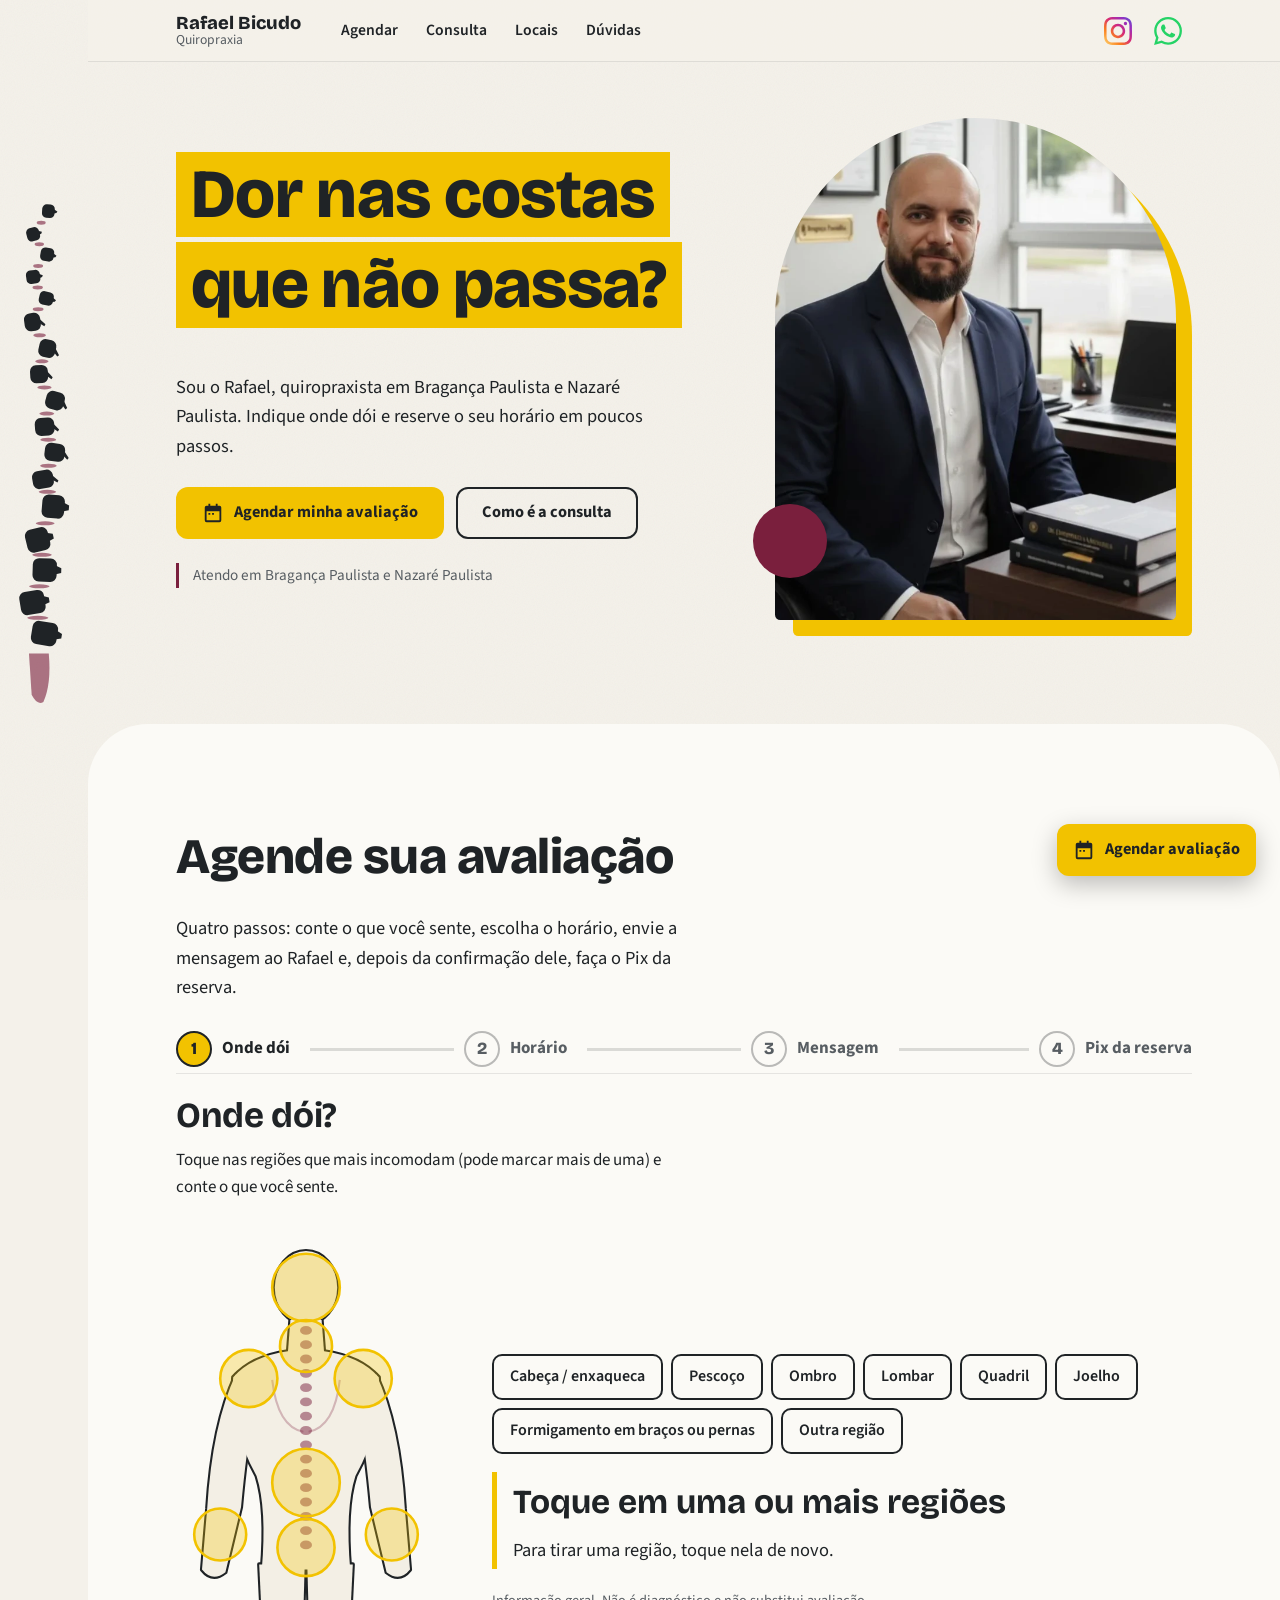
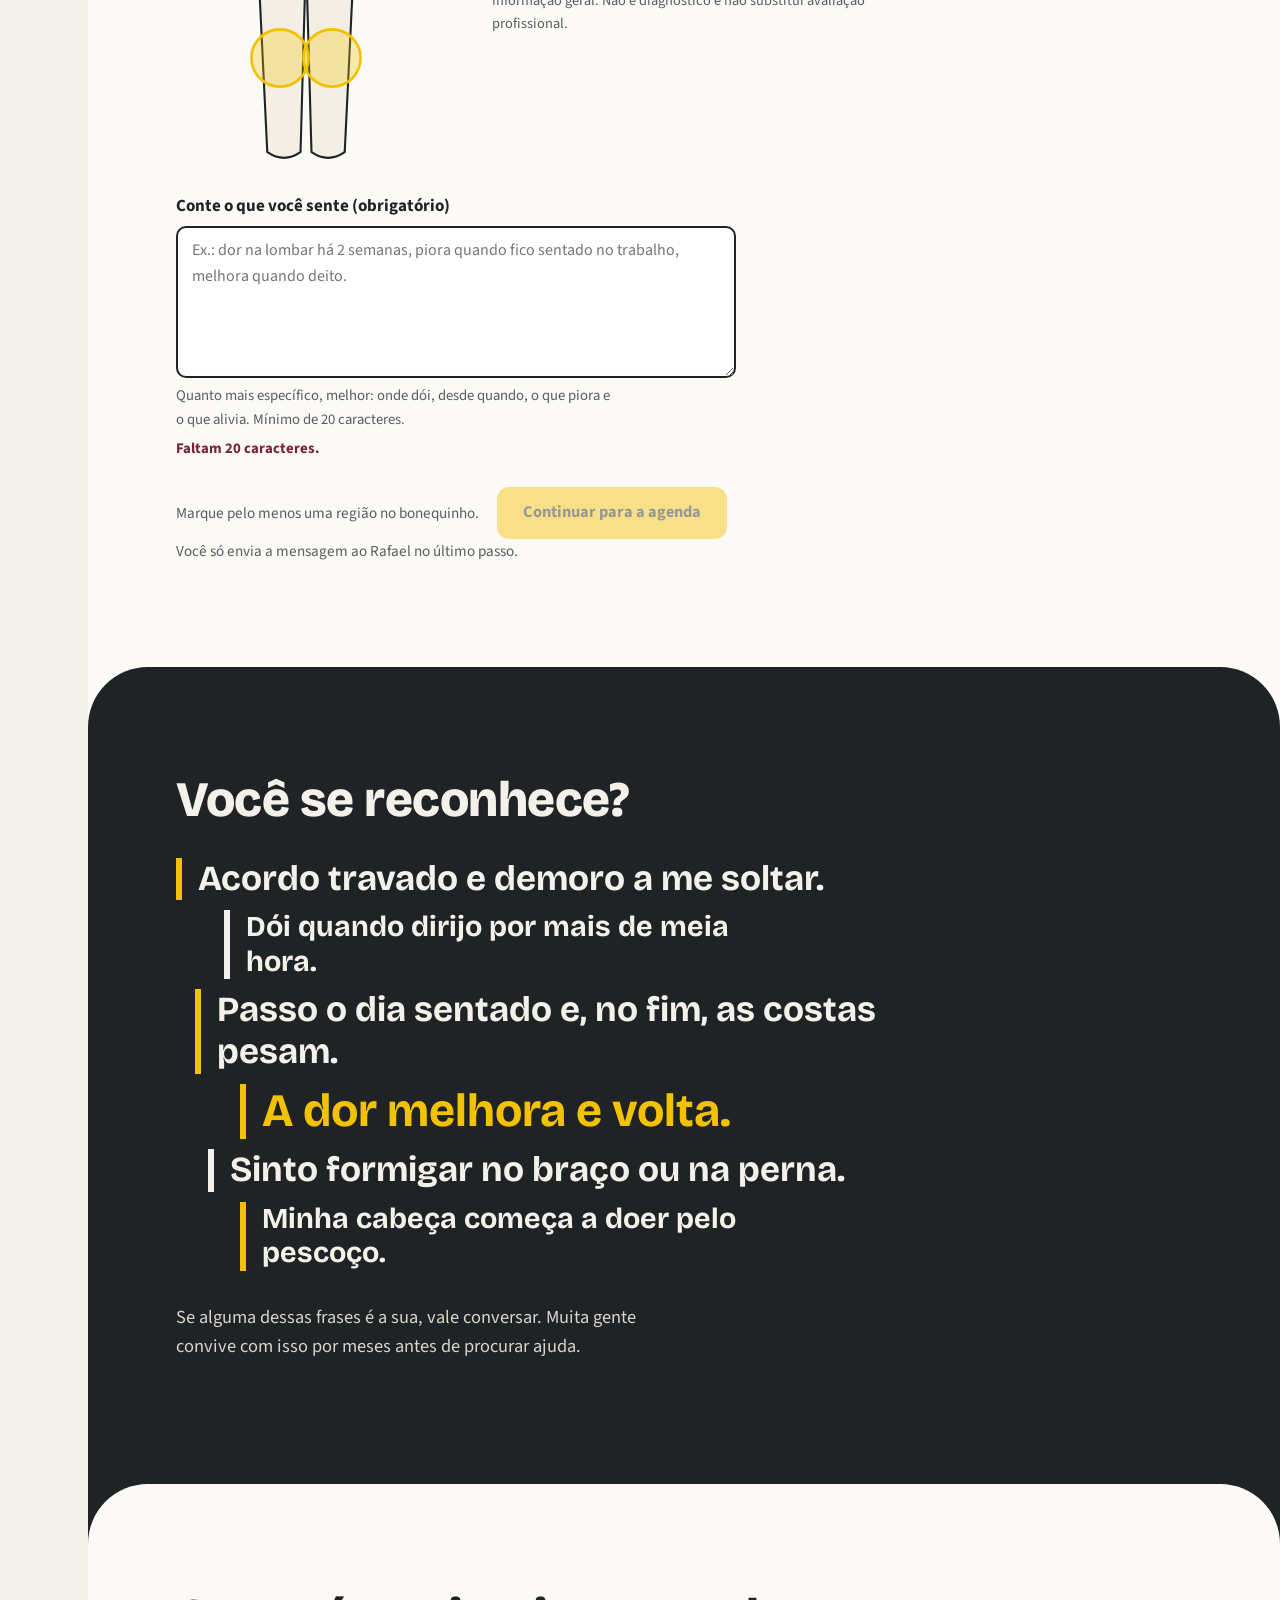
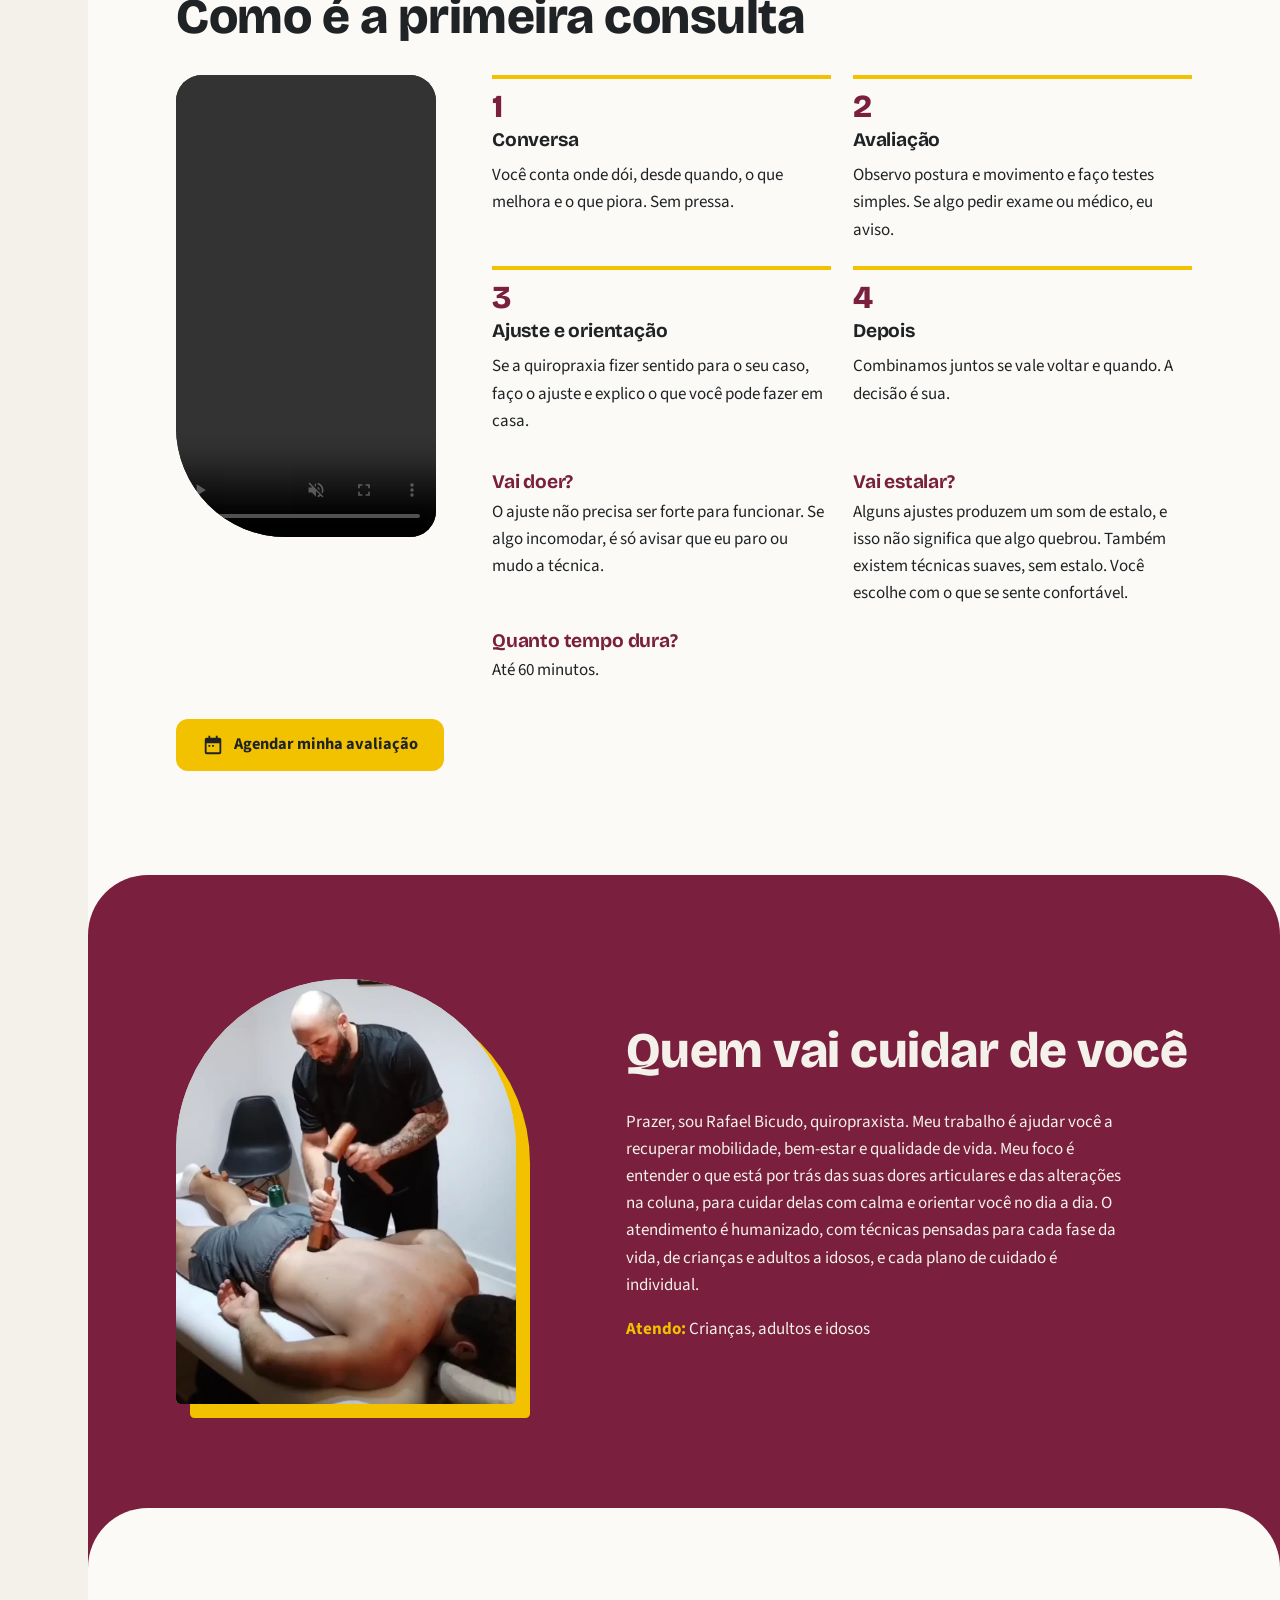
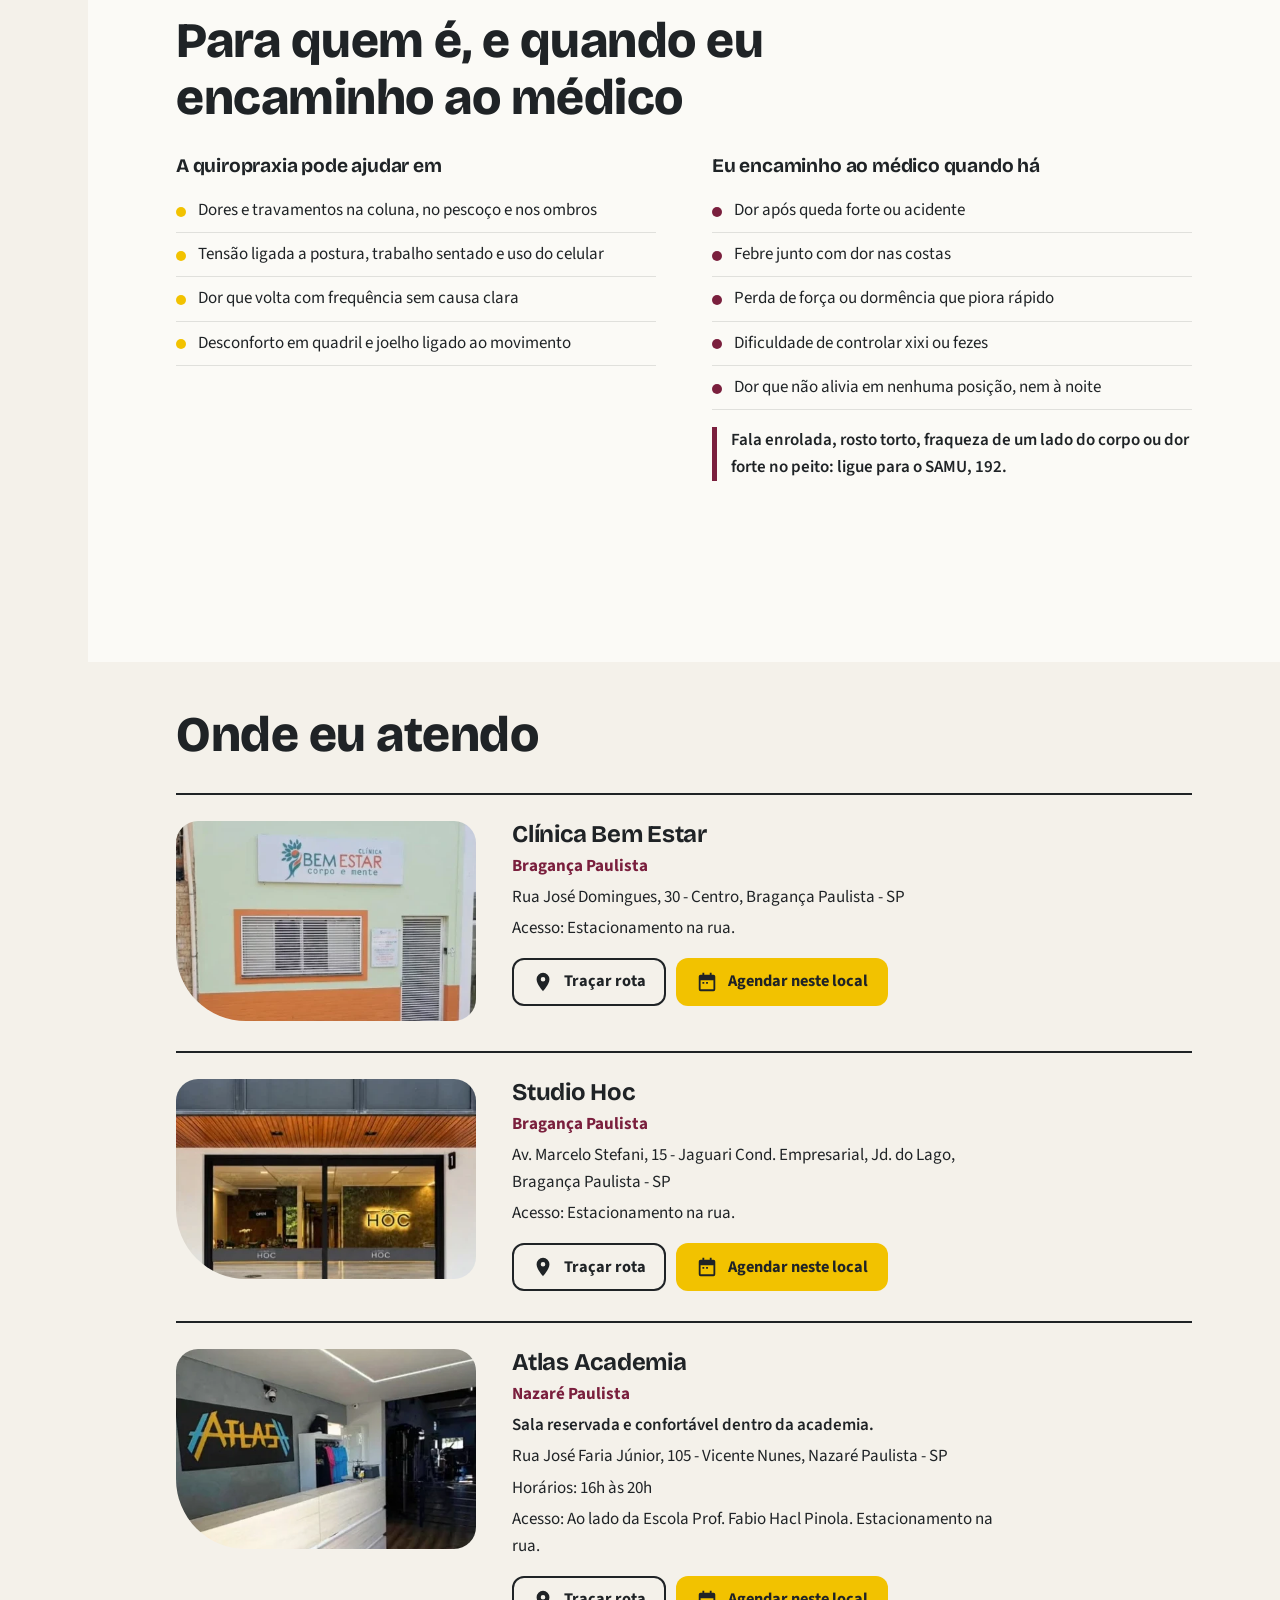
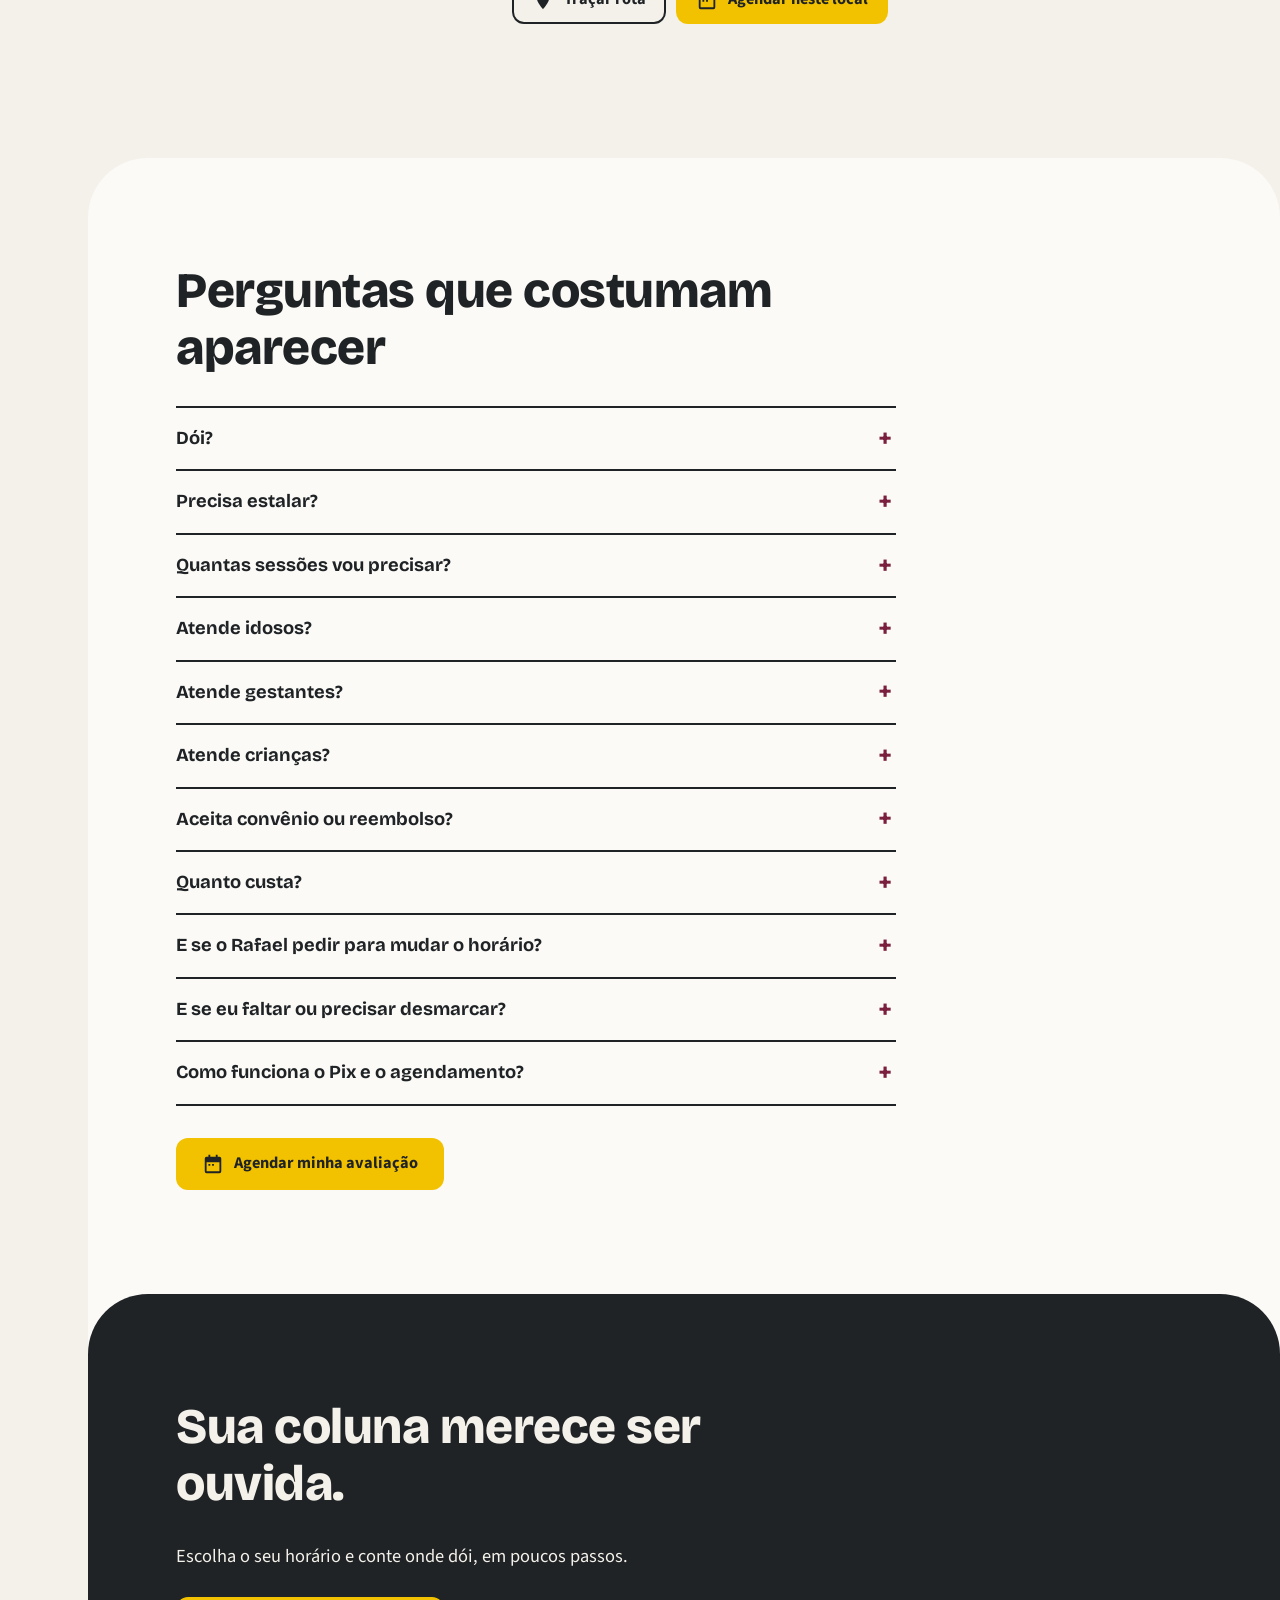
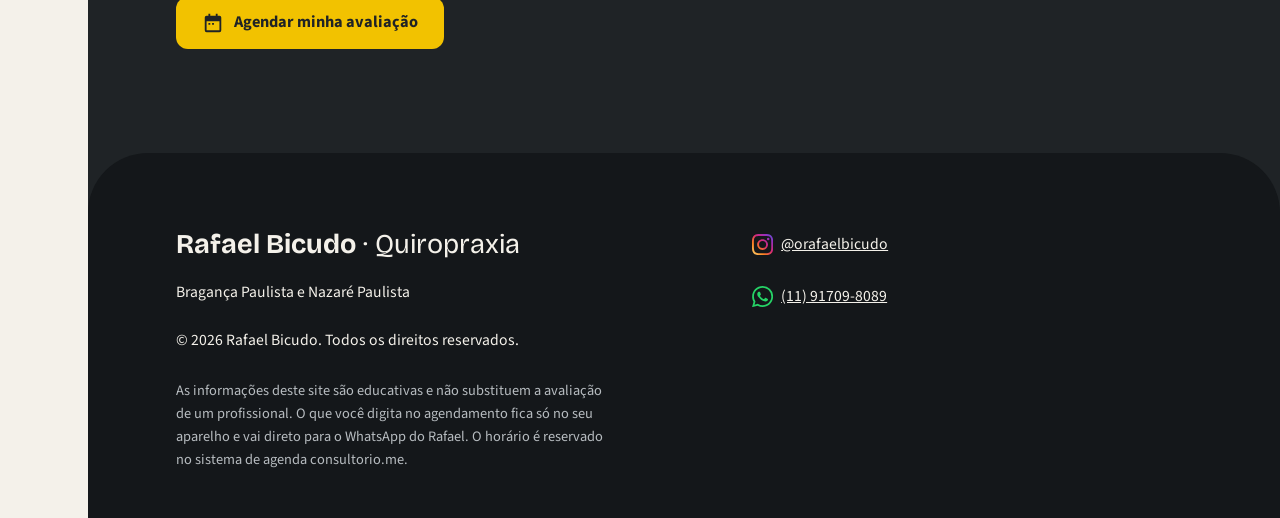
==== commit f9cbacce: "Add files via upload" ====
--- a/index.html
+++ b/index.html
@@ -180,7 +180,7 @@
   <span id="onde-doi" class="ancora" aria-hidden="true"></span>
   <div class="wrap">
     <h2 id="t-agendar">Agende sua avaliação</h2>
-    <p class="lead">Quatro passos: conte onde dói, escolha o horário, envie a mensagem ao Rafael e, depois da confirmação dele, faça o Pix da reserva.</p>
+    <p class="lead">Quatro passos: conte o que você sente, escolha o horário, envie a mensagem ao Rafael e, depois da confirmação dele, faça o Pix da reserva.</p>
 
     <div class="wiz-topo" id="wiz-topo">
       <ol class="wiz-barra" id="wiz-barra" aria-label="Etapas do agendamento">
@@ -195,7 +195,7 @@
     <!-- PASSO 1: ONDE DÓI + 1ª MENSAGEM (só a queixa) -->
     <div class="wiz-painel ativo" id="passo-1" data-passo="1">
       <h3 class="wiz-tit" tabindex="-1">Onde dói?</h3>
-      <p>Toque nas regiões que mais incomodam. Pode marcar mais de uma.</p>
+      <p>Toque nas regiões que mais incomodam (pode marcar mais de uma) e conte o que você sente.</p>
       <div class="onde-grid">
         <div class="corpo js-only">
         <svg viewBox="0 0 200 420" class="corpo-svg" aria-hidden="true" focusable="false">
@@ -254,18 +254,16 @@
         </div>
       </div>
       <div class="campo campo-det">
-        <label for="f-det">Quer contar mais sobre a dor? (opcional)</label>
-        <textarea id="f-det" name="detalhes" rows="3" maxlength="400"></textarea>
+        <label for="f-det">Conte o que você sente (obrigatório)</label>
+        <textarea id="f-det" name="detalhes" rows="5" maxlength="400" aria-describedby="det-cont" placeholder="Ex.: dor na lombar há 2 semanas, piora quando fico sentado no trabalho, melhora quando deito."></textarea>
+        <p class="det-ajuda">Quanto mais específico, melhor: onde dói, desde quando, o que piora e o que alivia. Mínimo de 20 caracteres.</p>
+        <p class="det-cont" id="det-cont" aria-live="polite"></p>
       </div>
       <div class="wiz-nav">
-        <a class="btn btn-wa" id="p1-enviar" data-origem="queixa-enviar" href="#" target="_blank" rel="noopener" aria-disabled="true">
-          <svg class="ico" viewBox="0 0 24 24" aria-hidden="true"><use href="#i-wa"/></svg>
-          Enviar minha queixa ao Rafael
-        </a>
-        <button type="button" class="link-btn" id="p1-pular" hidden>Continuar sem enviar a mensagem</button>
-        <span class="dica" id="p1-dica">Marque pelo menos uma região para continuar.</span>
-      </div>
-      <p class="dica">O WhatsApp abre com a mensagem pronta. Toque em enviar e volte para este site para escolher o horário.</p>
+        <button type="button" class="btn btn-ouro" id="p1-prox" disabled>Continuar para a agenda</button>
+        <span class="dica" id="p1-dica">Marque pelo menos uma região no bonequinho.</span>
+      </div>
+      <p class="dica">Você só envia a mensagem ao Rafael no último passo.</p>
     </div>
 
     <!-- PASSO 2: HORÁRIO E CIDADE NA AGENDA DO RAFAEL -->
@@ -310,6 +308,11 @@
         </div>
         <p class="erro" id="f-erro" role="alert" hidden></p>
       </form>
+      <div class="aviso-reserva" role="note">
+        <strong>Depois de escolher o dia e a cidade: reserva de <span data-bind="pix.valor">R$ 70,00</span> por Pix</strong>
+        <p>A reserva garante o seu horário. <span data-bind="reserva.explicacao">Esse valor é descontado do valor da sessão, no dia do atendimento.</span></p>
+        <p><span data-bind="reserva.politica">Se você faltar ou desmarcar com 4 horas de antecedência ou menos, a reserva não é devolvida.</span></p>
+      </div>
       <div class="wiz-nav">
         <button type="button" class="btn btn-ouro" id="p2-prox">Continuar para a mensagem</button>
         <button type="button" class="btn btn-ghost" data-voltar>Voltar</button>
@@ -498,7 +501,7 @@
       <details data-preco><summary>Quanto custa?</summary><div><p>Para garantir o horário, a reserva é de <span data-bind="pix.valor">R$ 70,00</span>, paga por Pix, e é descontada do valor da sessão no dia do atendimento. O valor da sessão é <span data-bind="valorSessao">a partir de R$ 210,00</span>.</p></div></details>
       <details><summary>E se o Rafael pedir para mudar o horário?</summary><div><p><span data-bind="avisoVolume">Por causa do alto volume de atendimentos, o Rafael pode pedir uma alteração no horário que você escolheu. Ele confirma tudo pelo WhatsApp, e só depois você faz o Pix.</span></p></div></details>
       <details><summary>E se eu faltar ou precisar desmarcar?</summary><div><p><span data-bind="reserva.politica">Se você faltar ou desmarcar com 4 horas de antecedência ou menos, a reserva não é devolvida.</span></p></div></details>
-      <details><summary>Como funciona o Pix e o agendamento?</summary><div><p>Você conta onde dói e envia a mensagem ao Rafael, escolhe o horário e a cidade na agenda dele e envia a mensagem completa. Depois que o Rafael confirmar o horário, você faz o Pix da reserva e manda o comprovante pelo WhatsApp. O valor da reserva é descontado do valor da sessão.</p></div></details>
+      <details><summary>Como funciona o Pix e o agendamento?</summary><div><p>Você marca onde dói e conta o que sente, escolhe o horário e a cidade na agenda do Rafael e envia a mensagem completa pelo WhatsApp. Depois que o Rafael confirmar o horário, você faz o Pix da reserva de R$ 70,00 e manda o comprovante. Esse valor é descontado do valor da sessão e não é devolvido se você faltar ou desmarcar com 4 horas de antecedência ou menos.</p></div></details>
     </div>
     <a class="btn btn-ouro" data-origem="faq-agendar" href="#agendar">
       <svg class="ico" viewBox="0 0 24 24" aria-hidden="true"><use href="#i-cal"/></svg>
--- a/css/style.css
+++ b/css/style.css
@@ -475,3 +475,10 @@
 .cronometro.acabou { background: #F6EDF0; color: var(--grafite); border-color: var(--vinho); }
 .cronometro.acabou .cron-rot { color: var(--vinho); }
 .cronometro .btn-ghost { color: var(--grafite); border-color: var(--grafite); background: transparent; }
+
+/* Passo 1: descrição obrigatória */
+.campo-det textarea { min-height: 130px; }
+.det-ajuda { margin: 0; font-size: .92rem; color: var(--pedra); }
+.det-cont { margin: 0; font-size: .92rem; font-weight: 700; color: var(--vinho); }
+.btn:disabled { opacity: .45; cursor: not-allowed; }
+.btn:disabled:hover { transform: none; box-shadow: none; }
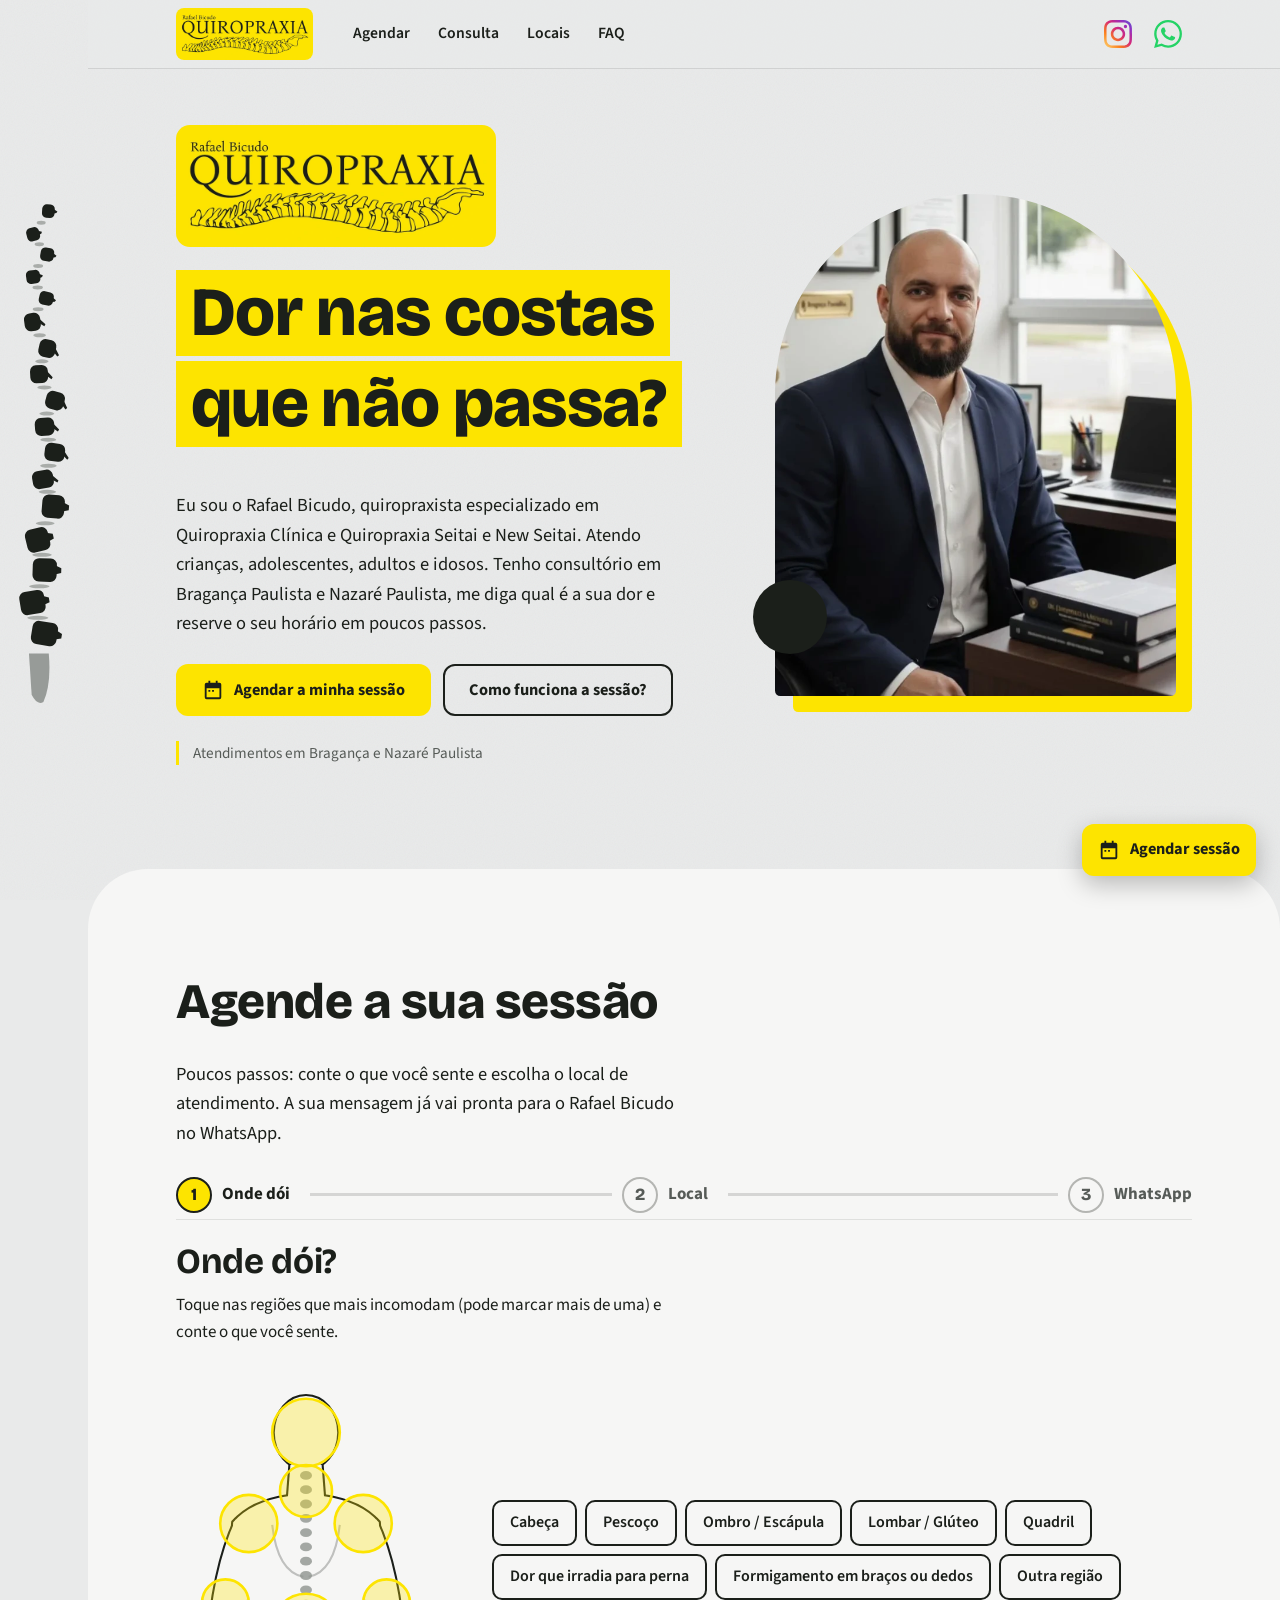
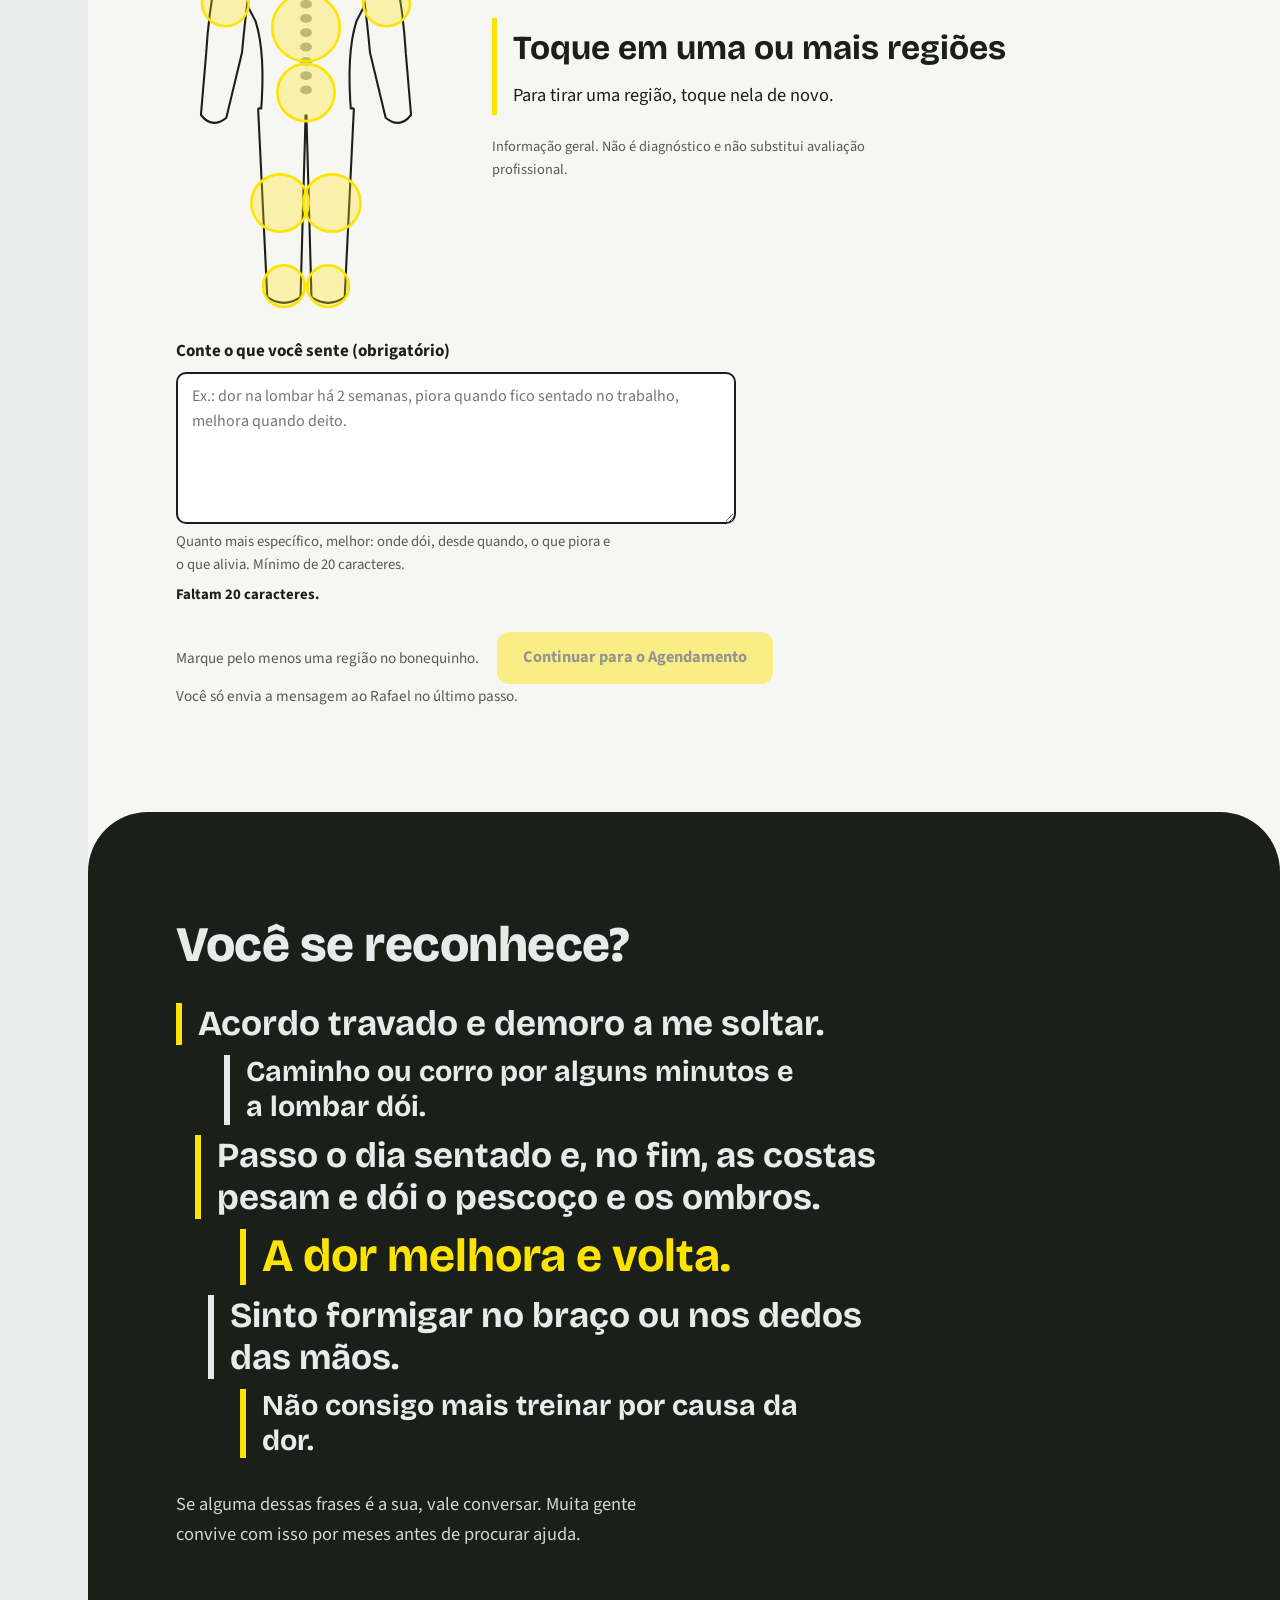
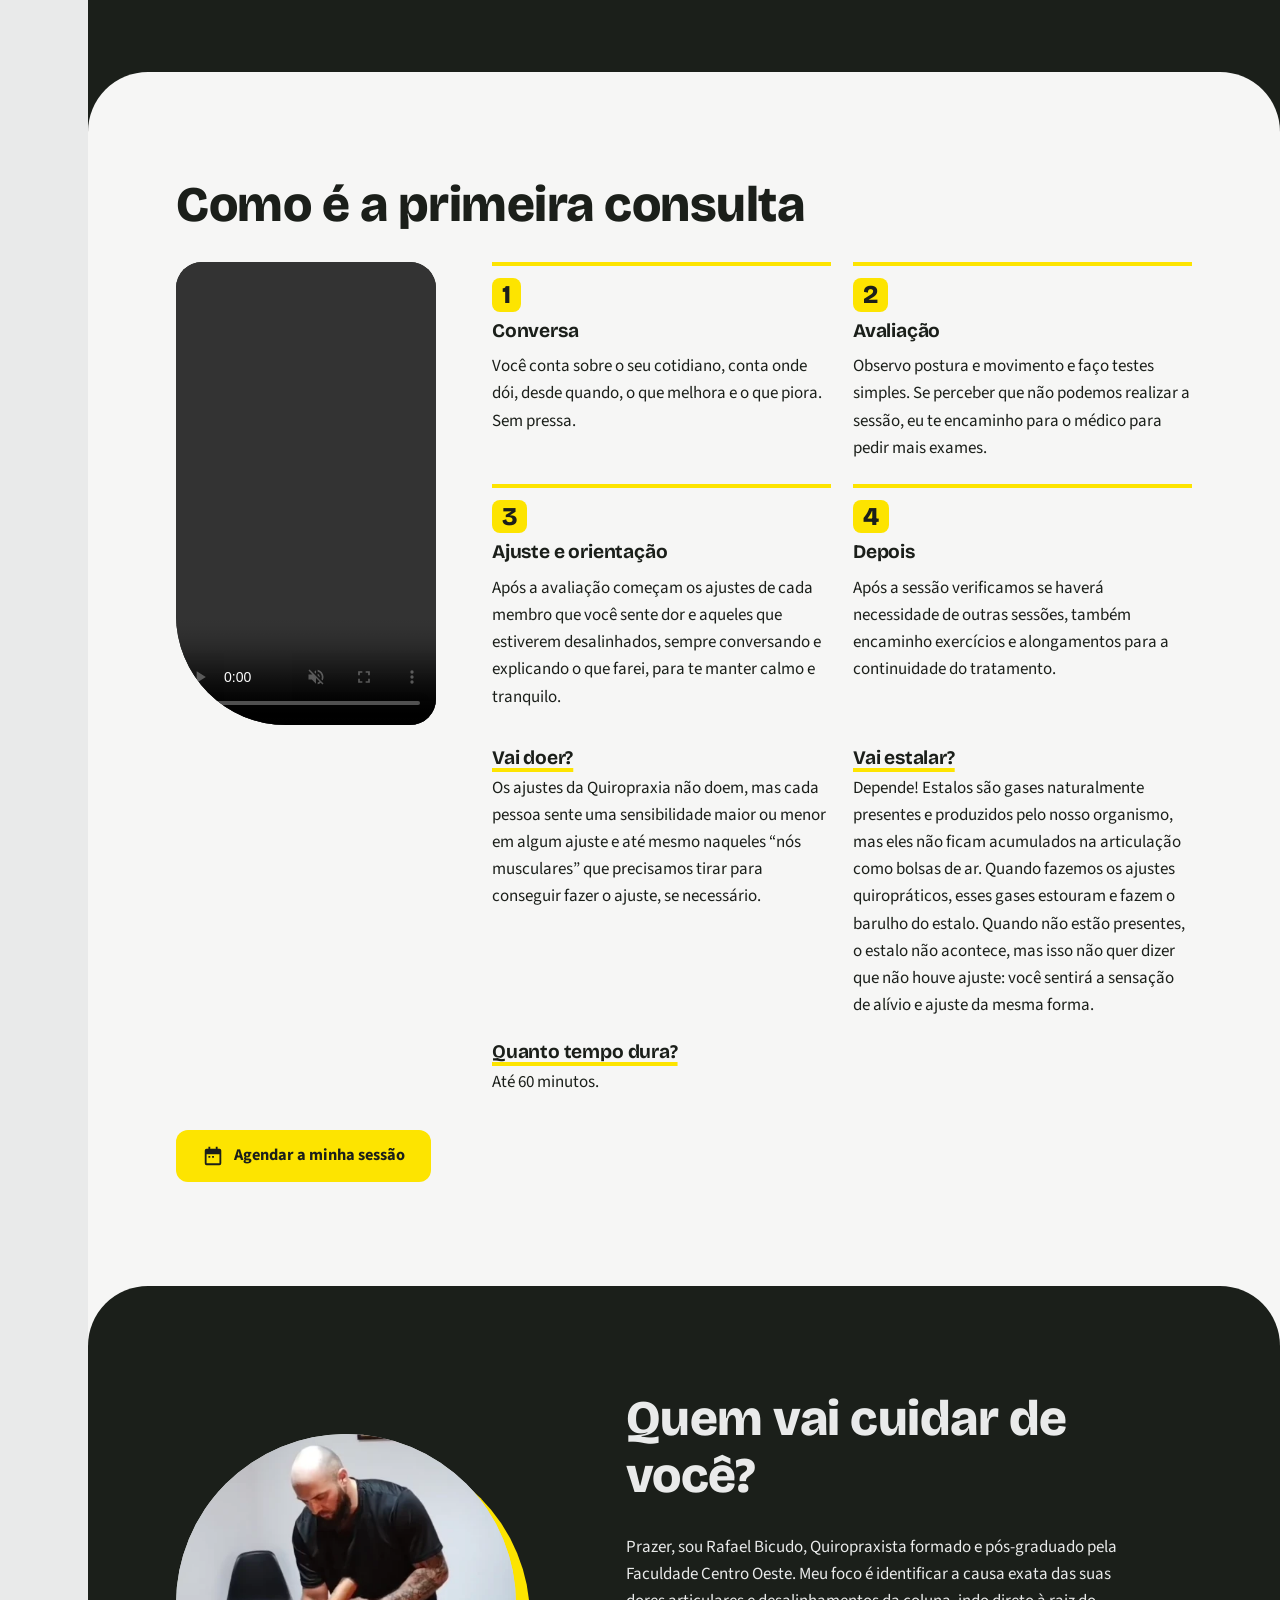
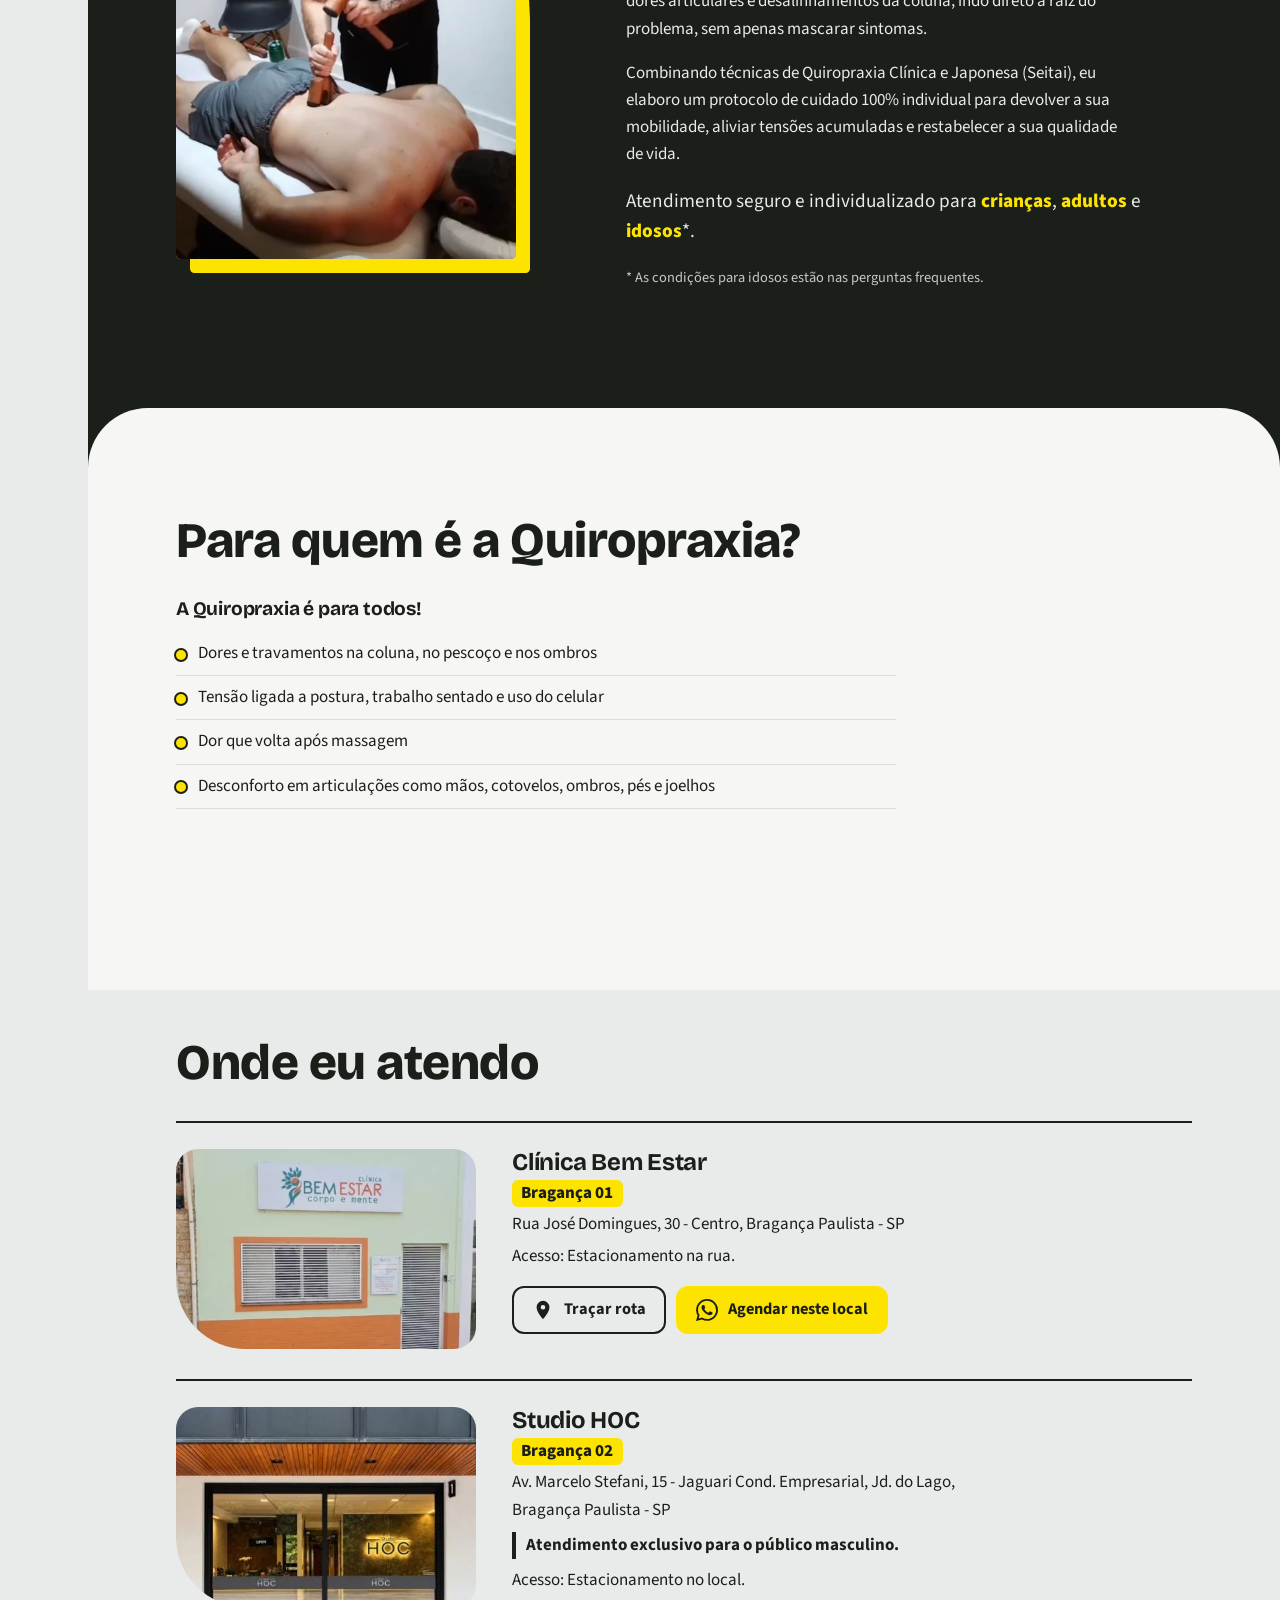
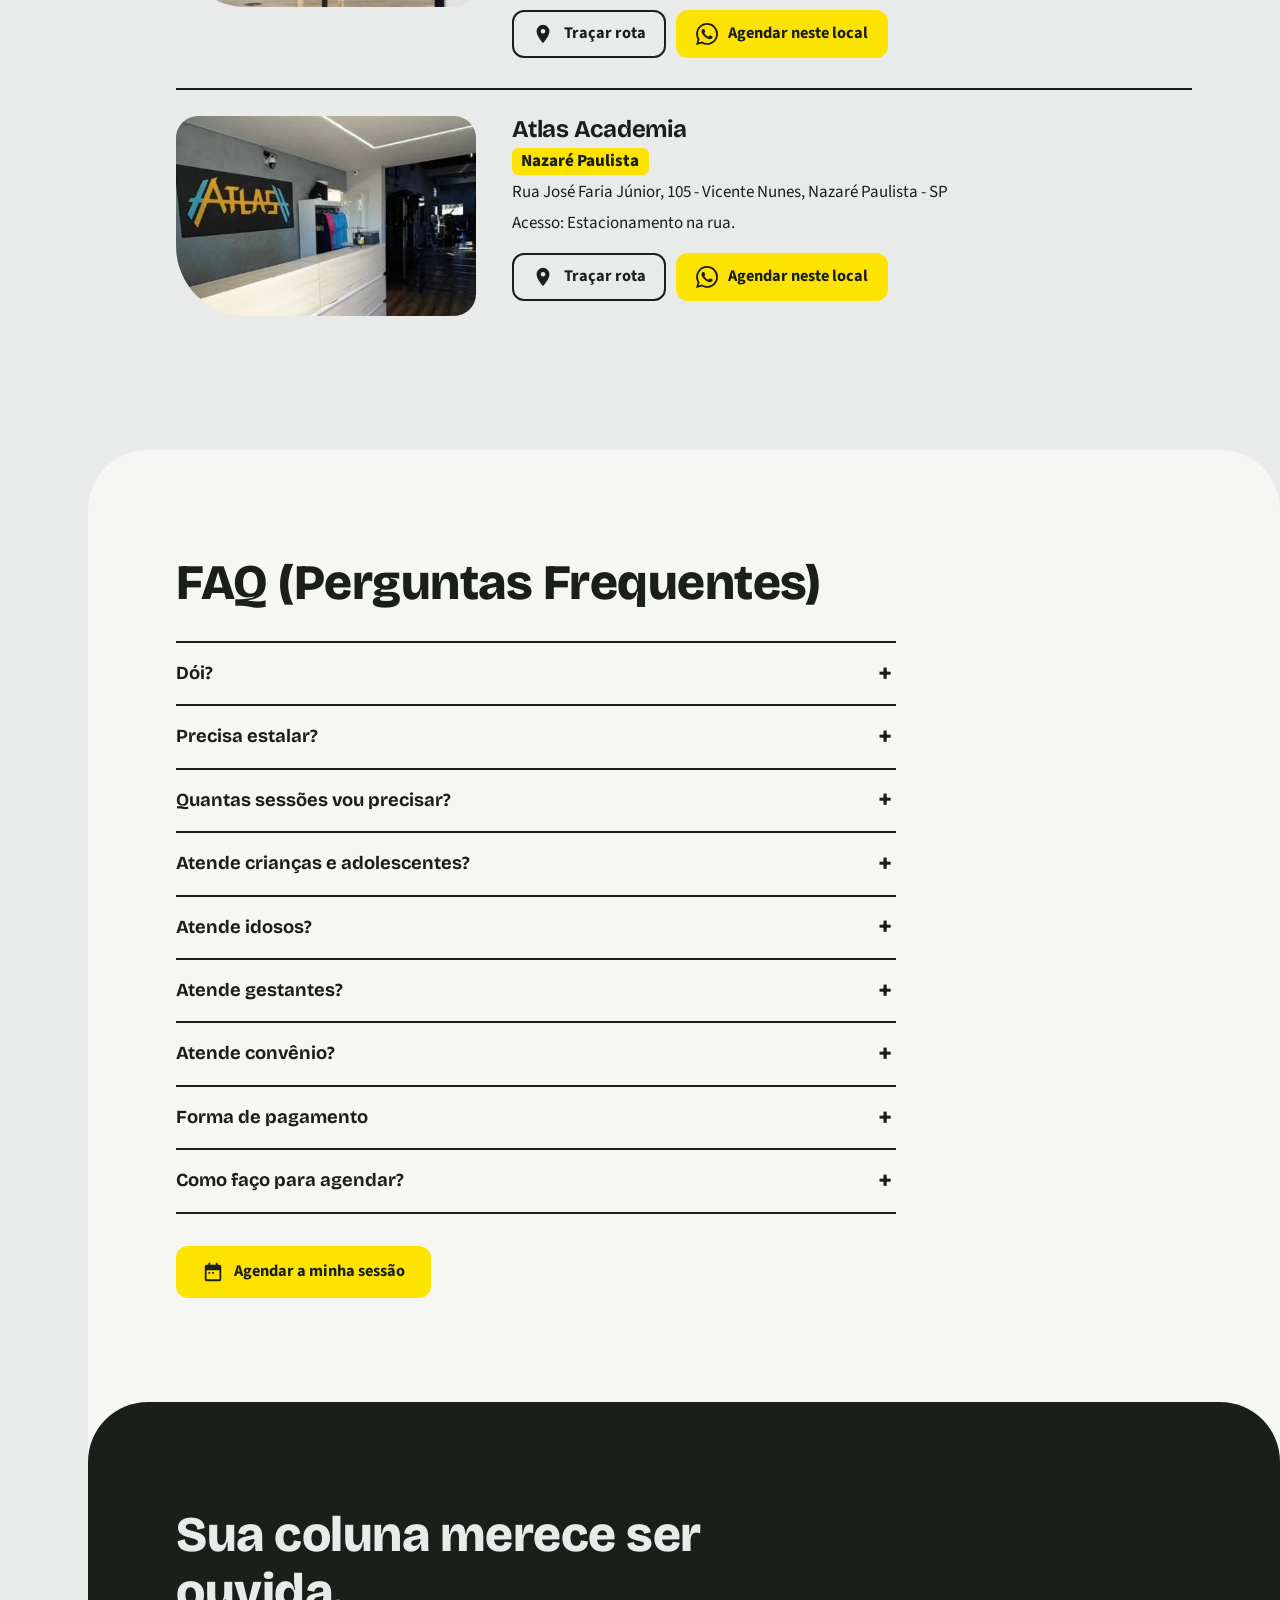
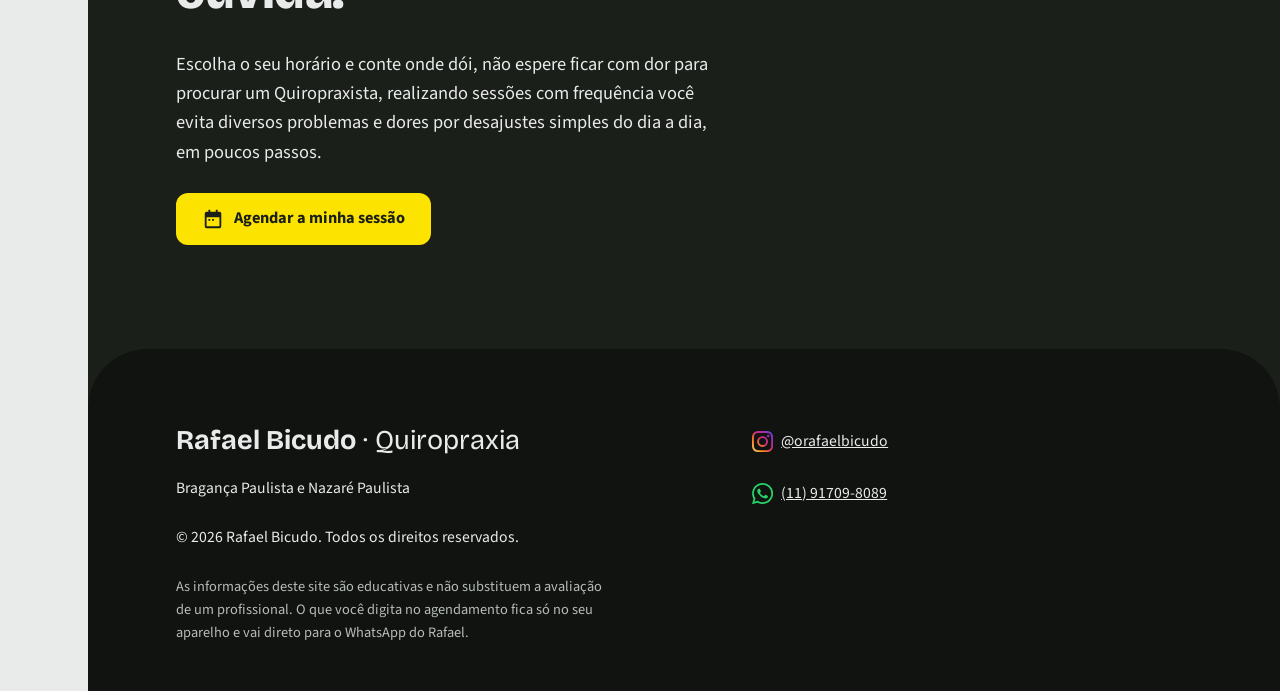
==== commit 84b6bf75: "Add files via upload" ====
--- a/index.html
+++ b/index.html
@@ -4,18 +4,18 @@
 <meta charset="utf-8">
 <meta name="viewport" content="width=device-width, initial-scale=1, viewport-fit=cover">
 <title>Quiropraxia em Bragança Paulista e Nazaré Paulista | Rafael Bicudo</title>
-<meta name="description" content="Quiropraxia em Bragança Paulista e Nazaré Paulista com Rafael Bicudo. Conte onde dói, escolha o horário e reserve a sua avaliação em poucos passos.">
+<meta name="description" content="Quiropraxia em Bragança Paulista e Nazaré Paulista com Rafael Bicudo. Conte onde dói, escolha o local de atendimento e agende a sua sessão pelo WhatsApp.">
 <link rel="canonical" href="https://orafaelbicudo.vercel.app/">
-<meta name="theme-color" content="#1F2326">
+<meta name="theme-color" content="#FDE400">
 <link rel="icon" href="data:image/svg+xml,%3Csvg xmlns='http://www.w3.org/2000/svg' viewBox='0 0 64 64'%3E%3Crect width='64' height='64' rx='14' fill='%23F2C200'/%3E%3Crect x='18' y='14' width='28' height='15' rx='6' fill='%231F2326'/%3E%3Crect x='16' y='35' width='32' height='15' rx='6' fill='%231F2326'/%3E%3C/svg%3E">
 <meta property="og:type" content="website">
 <meta property="og:locale" content="pt_BR">
 <meta property="og:title" content="Quiropraxia em Bragança Paulista e Nazaré Paulista | Rafael Bicudo">
-<meta property="og:description" content="Conte onde dói, escolha o horário e reserve a sua avaliação de quiropraxia.">
+<meta property="og:description" content="Conte onde dói, escolha o local e agende a sua sessão de quiropraxia pelo WhatsApp.">
 <meta property="og:url" content="https://orafaelbicudo.vercel.app/">
 <meta property="og:site_name" content="Rafael Bicudo | Quiropraxia">
 <meta property="og:image" content="https://orafaelbicudo.vercel.app/assets/og.png">
-<meta property="og:image:alt" content="Dor nas costas que não passa? Quiropraxia em Bragança Paulista e Nazaré Paulista.">
+<meta property="og:image:alt" content="Rafael Bicudo, Quiropraxia, em Bragança Paulista e Nazaré Paulista.">
 <meta property="og:image:width" content="1200">
 <meta property="og:image:height" content="630">
 <meta name="twitter:card" content="summary_large_image">
@@ -105,21 +105,20 @@
 
 <header class="top" id="topo-header">
   <div class="top-in">
-    <a class="brand" href="#topo" aria-label="Rafael Bicudo, quiropraxia, início">
-      <span class="brand-nome">Rafael Bicudo</span>
-      <span class="brand-sub">Quiropraxia <span class="brand-reg" data-se="registroCurto" data-bind="registroCurto"></span></span>
+    <a class="brand" href="#topo" aria-label="Rafael Bicudo, Quiropraxia, início">
+      <img src="assets/logo.webp" width="800" height="304" alt="Rafael Bicudo, Quiropraxia" decoding="async">
     </a>
     <nav class="nav" aria-label="Seções do site">
       <a href="#agendar">Agendar</a>
       <a href="#consulta">Consulta</a>
       <a href="#locais">Locais</a>
-      <a href="#faq">Dúvidas</a>
+      <a href="#faq">FAQ</a>
     </nav>
     <div class="top-links">
       <a class="icon-link icon-ig" data-ig href="https://www.instagram.com/orafaelbicudo/" target="_blank" rel="noopener" aria-label="Instagram do Rafael Bicudo">
         <svg class="ico ico-ig" viewBox="0 0 24 24" fill="url(#ig-grad)" aria-hidden="true"><use href="#i-ig"/></svg>
       </a>
-      <a class="icon-link icon-wa" data-wa="rodape" data-origem="header" href="https://wa.me/5511917098089" target="_blank" rel="noopener" aria-label="Chamar no WhatsApp">
+      <a class="icon-link icon-wa" data-wa="geral" data-origem="header" href="https://wa.me/5511917098089" target="_blank" rel="noopener" aria-label="Chamar no WhatsApp">
         <svg class="ico ico-wa" viewBox="0 0 24 24" fill="#25D366" aria-hidden="true"><use href="#i-wa"/></svg>
       </a>
       <button type="button" class="burger js-only" id="burger" aria-expanded="false" aria-controls="menu" aria-label="Abrir menu"><span></span><span></span><span></span></button>
@@ -131,14 +130,14 @@
   <button type="button" class="menu-fechar" id="menu-fechar" aria-label="Fechar menu">Fechar</button>
   <nav class="menu-links" aria-label="Seções do site">
     <a href="#topo">Início</a>
-    <a href="#agendar">Agendar avaliação</a>
+    <a href="#agendar">Agendar a sessão</a>
     <a href="#consulta">Primeira consulta</a>
     <a href="#locais">Onde eu atendo</a>
-    <a href="#faq">Dúvidas</a>
+    <a href="#faq">FAQ</a>
   </nav>
   <div class="menu-acoes">
-    <a class="btn btn-ouro" data-origem="menu-agendar" href="#agendar">Agendar avaliação</a>
-    <a class="menu-ig" data-wa="rodape" data-origem="menu" href="https://wa.me/5511917098089" target="_blank" rel="noopener">Dúvidas? Falar no WhatsApp</a>
+    <a class="btn btn-ouro" data-origem="menu-agendar" href="#agendar">Agendar a minha sessão</a>
+    <a class="menu-ig" data-wa="geral" data-origem="menu" href="https://wa.me/5511917098089" target="_blank" rel="noopener">Dúvidas? Falar no WhatsApp</a>
     <a class="menu-ig" data-ig href="https://www.instagram.com/orafaelbicudo/" target="_blank" rel="noopener">@orafaelbicudo no Instagram</a>
   </div>
 </div>
@@ -149,24 +148,23 @@
 <section class="hero" id="topo">
   <div class="wrap hero-grid">
     <div class="hero-txt">
+      <img class="hero-logo reveal r1" src="assets/logo.webp" width="800" height="304" alt="Rafael Bicudo, Quiropraxia" decoding="async" fetchpriority="high">
       <h1 class="reveal r1"><span class="barra">Dor nas costas</span> <span class="barra">que não passa?</span></h1>
-      <p class="lead reveal r2">Sou o Rafael, quiropraxista em Bragança Paulista e Nazaré Paulista. Indique onde dói e reserve o seu horário em poucos passos.</p>
+      <p class="lead reveal r2">Eu sou o Rafael Bicudo, quiropraxista especializado em Quiropraxia Clínica e Quiropraxia Seitai e New Seitai. Atendo crianças, adolescentes, adultos e idosos. Tenho consultório em Bragança Paulista e Nazaré Paulista, me diga qual é a sua dor e reserve o seu horário em poucos passos.</p>
       <div class="cta-row reveal r3">
         <a class="btn btn-ouro" data-origem="hero-agendar" href="#agendar">
           <svg class="ico" viewBox="0 0 24 24" aria-hidden="true"><use href="#i-cal"/></svg>
-          Agendar minha avaliação
+          Agendar a minha sessão
         </a>
-        <a class="btn btn-ghost" data-origem="hero-consulta" href="#consulta">Como é a consulta</a>
+        <a class="btn btn-ghost" data-origem="hero-consulta" href="#consulta">Como funciona a sessão?</a>
       </div>
       <ul class="prova reveal r4">
-        <li data-se="registro"><span data-bind="registro"></span></li>
-        <li>Atendo em <span data-bind="cidades">Bragança Paulista e Nazaré Paulista</span></li>
-        <li data-se="horarioResumo"><span data-bind="horarioResumo"></span></li>
+        <li>Atendimentos em Bragança e Nazaré Paulista</li>
       </ul>
     </div>
     <figure class="hero-foto reveal r3">
       <span class="arco-ouro" aria-hidden="true"></span>
-      <span class="arco-vinho" aria-hidden="true"></span>
+      <span class="arco-preto" aria-hidden="true"></span>
       <div class="arco" id="foto-rafael">
         <div class="foto-ph" role="img" aria-label="Espaço reservado para a foto do Rafael Bicudo">
         </div>
@@ -175,24 +173,23 @@
   </div>
 </section>
 
-<!-- AGENDAMENTO EM 4 PASSOS: onde dói, Pix, horário, mensagem ao Rafael -->
+<!-- 2. AGENDAMENTO EM 3 PASSOS: onde dói, local de atendimento, WhatsApp -->
 <section class="wiz" id="agendar" aria-labelledby="t-agendar">
   <span id="onde-doi" class="ancora" aria-hidden="true"></span>
   <div class="wrap">
-    <h2 id="t-agendar">Agende sua avaliação</h2>
-    <p class="lead">Quatro passos: conte o que você sente, escolha o horário, envie a mensagem ao Rafael e, depois da confirmação dele, faça o Pix da reserva.</p>
+    <h2 id="t-agendar">Agende a sua sessão</h2>
+    <p class="lead">Poucos passos: conte o que você sente e escolha o local de atendimento. A sua mensagem já vai pronta para o Rafael Bicudo no WhatsApp.</p>
 
     <div class="wiz-topo" id="wiz-topo">
       <ol class="wiz-barra" id="wiz-barra" aria-label="Etapas do agendamento">
         <li data-n="1"><span class="n">1</span><span class="t">Onde dói</span></li>
-        <li data-n="2"><span class="n">2</span><span class="t">Horário</span></li>
-        <li data-n="3"><span class="n">3</span><span class="t">Mensagem</span></li>
-        <li data-n="4"><span class="n">4</span><span class="t">Pix da reserva</span></li>
+        <li data-n="2"><span class="n">2</span><span class="t">Local</span></li>
+        <li data-n="3"><span class="n">3</span><span class="t">WhatsApp</span></li>
       </ol>
-      <p class="wiz-status" id="wiz-status" aria-live="polite">Passo 1 de 4: onde dói</p>
-    </div>
-
-    <!-- PASSO 1: ONDE DÓI + 1ª MENSAGEM (só a queixa) -->
+      <p class="wiz-status" id="wiz-status" aria-live="polite">Passo 1 de 3: Onde dói</p>
+    </div>
+
+    <!-- PASSO 1: ONDE DÓI + RELATO OBRIGATÓRIO -->
     <div class="wiz-painel ativo" id="passo-1" data-passo="1">
       <h3 class="wiz-tit" tabindex="-1">Onde dói?</h3>
       <p>Toque nas regiões que mais incomodam (pode marcar mais de uma) e conte o que você sente.</p>
@@ -228,22 +225,24 @@
             <circle class="spot" data-regiao="ombro" cx="144" cy="115" r="22"/>
             <circle class="spot" data-regiao="lombar" cx="100" cy="195" r="26"/>
             <circle class="spot" data-regiao="quadril" cx="100" cy="245" r="22"/>
-            <circle class="spot" data-regiao="formigamento" cx="34" cy="235" r="20"/>
-            <circle class="spot" data-regiao="formigamento" cx="166" cy="235" r="20"/>
+            <circle class="spot" data-regiao="outra" cx="38" cy="176" r="18"/>
+            <circle class="spot" data-regiao="outra" cx="162" cy="176" r="18"/>
             <circle class="spot" data-regiao="joelho" cx="80" cy="330" r="22"/>
             <circle class="spot" data-regiao="joelho" cx="120" cy="330" r="22"/>
+            <circle class="spot" data-regiao="outra" cx="83" cy="394" r="16"/>
+            <circle class="spot" data-regiao="outra" cx="117" cy="394" r="16"/>
           </g>
         </svg>
       </div>
         <div class="onde-painel">
           <div class="chips js-only" role="group" aria-label="Região do corpo">
-            <button type="button" class="chip" data-regiao="cabeca">Cabeça / enxaqueca</button>
+            <button type="button" class="chip" data-regiao="cabeca">Cabeça</button>
             <button type="button" class="chip" data-regiao="pescoco">Pescoço</button>
-            <button type="button" class="chip" data-regiao="ombro">Ombro</button>
-            <button type="button" class="chip" data-regiao="lombar">Lombar</button>
+            <button type="button" class="chip" data-regiao="ombro">Ombro / Escápula</button>
+            <button type="button" class="chip" data-regiao="lombar">Lombar / Glúteo</button>
             <button type="button" class="chip" data-regiao="quadril">Quadril</button>
-            <button type="button" class="chip" data-regiao="joelho">Joelho</button>
-            <button type="button" class="chip" data-regiao="formigamento">Formigamento em braços ou pernas</button>
+            <button type="button" class="chip" data-regiao="joelho">Dor que irradia para perna</button>
+            <button type="button" class="chip" data-regiao="formigamento">Formigamento em braços ou dedos</button>
             <button type="button" class="chip" data-regiao="outra">Outra região</button>
           </div>
           <div class="regiao-info" id="regiao-info" aria-live="polite">
@@ -260,140 +259,56 @@
         <p class="det-cont" id="det-cont" aria-live="polite"></p>
       </div>
       <div class="wiz-nav">
-        <button type="button" class="btn btn-ouro" id="p1-prox" disabled>Continuar para a agenda</button>
+        <button type="button" class="btn btn-ouro" id="p1-prox" disabled>Continuar para o Agendamento</button>
         <span class="dica" id="p1-dica">Marque pelo menos uma região no bonequinho.</span>
       </div>
       <p class="dica">Você só envia a mensagem ao Rafael no último passo.</p>
     </div>
 
-    <!-- PASSO 2: HORÁRIO E CIDADE NA AGENDA DO RAFAEL -->
+    <!-- PASSO 2: LOCAL DE ATENDIMENTO (ao escolher, abre o WhatsApp daquele local) -->
     <div class="wiz-painel" id="passo-2" data-passo="2">
-      <h3 class="wiz-tit" tabindex="-1">Escolha o horário e a cidade</h3>
-      <p>A agenda do Rafael abre em uma nova aba. O formulário dela não pode ficar dentro deste site, por uma trava do próprio sistema de agenda.</p>
-      <ol class="mini-passos">
-        <li>Toque em <strong>Abrir a agenda</strong> e escolha o dia e o horário.</li>
-        <li>No formulário, em "Tipo", escolha a <strong>cidade</strong> onde quer ser atendido. Preencha os seus dados e cole o resumo da queixa em "Observações".</li>
-        <li>Toque em <strong>Solicitar Agendamento</strong>.</li>
-        <li>Feche a aba da agenda, volte para cá e confirme abaixo o que você escolheu.</li>
-      </ol>
-      <p class="proximo" data-bind="avisoVolume">Por causa do alto volume de atendimentos, o Rafael pode pedir uma alteração no horário que você escolheu. Ele confirma tudo pelo WhatsApp, e só depois você faz o Pix.</p>
-      <p class="proximo" data-se="reserva.prazoMinutos">Depois que você enviar a mensagem completa (passo 3), o Rafael segura o horário escolhido por <strong><span data-bind="reserva.prazoMinutos">30</span> minutos</strong>, esperando a confirmação.</p>
-      <div class="acoes-agenda">
-        <a class="btn btn-ouro" id="abrir-agenda" href="https://consultorio.me/pro/rafael-bicudo?list=true" target="_blank" rel="noopener" data-origem="abrir-agenda">
-          <svg class="ico" viewBox="0 0 24 24" aria-hidden="true"><use href="#i-cal"/></svg>
-          Abrir a agenda do Rafael
-        </a>
-        <button type="button" class="btn btn-ghost" id="copiar-resumo">Copiar resumo da queixa</button>
-      </div>
-      <p class="aviso-volta" id="aviso-volta" role="status" hidden>Terminou a reserva na agenda? Preencha abaixo o dia, o horário e a cidade que você escolheu.</p>
-      <form id="form-horario" class="form-final" novalidate>
-        <p class="rot-form">O que você escolheu na agenda</p>
-        <div class="campo-duplo">
-          <div class="campo">
-            <label for="f-data">Dia</label>
-            <input id="f-data" name="data" type="date" required>
-          </div>
-          <div class="campo">
-            <label for="f-hora">Horário</label>
-            <input id="f-hora" name="hora" type="time" step="300" required>
-          </div>
-        </div>
-        <div class="campo">
-          <label for="f-cidade">Cidade de atendimento</label>
-          <select id="f-cidade" name="cidade" required><option value="">Escolha a cidade</option></select>
-        </div>
-        <div class="campo">
-          <label for="f-nome">Seu nome (opcional, para o Rafael te identificar)</label>
-          <input id="f-nome" name="nome" type="text" autocomplete="name">
-        </div>
-        <p class="erro" id="f-erro" role="alert" hidden></p>
-      </form>
-      <div class="aviso-reserva" role="note">
-        <strong>Depois de escolher o dia e a cidade: reserva de <span data-bind="pix.valor">R$ 70,00</span> por Pix</strong>
-        <p>A reserva garante o seu horário. <span data-bind="reserva.explicacao">Esse valor é descontado do valor da sessão, no dia do atendimento.</span></p>
-        <p><span data-bind="reserva.politica">Se você faltar ou desmarcar com 4 horas de antecedência ou menos, a reserva não é devolvida.</span></p>
-      </div>
-      <div class="wiz-nav">
-        <button type="button" class="btn btn-ouro" id="p2-prox">Continuar para a mensagem</button>
-        <button type="button" class="btn btn-ghost" data-voltar>Voltar</button>
-      </div>
-    </div>
-
-    <!-- PASSO 3: MENSAGEM COMPLETA AO RAFAEL (queixa, horário e cidade), pedindo a confirmação -->
-    <div class="wiz-painel" id="passo-3" data-passo="3">
-      <h3 class="wiz-tit" tabindex="-1">Envie a mensagem completa ao Rafael</h3>
-      <p>Confira o resumo. O WhatsApp abre com tudo pronto, e você só toca em enviar.</p>
-      <div class="resumo-final" id="resumo-final" aria-live="polite"></div>
-      <a class="btn btn-wa" id="final-enviar" data-origem="agendamento-enviar" href="https://wa.me/5511917098089" target="_blank" rel="noopener">
-        <svg class="ico" viewBox="0 0 24 24" aria-hidden="true"><use href="#i-wa"/></svg>
-        Enviar ao Rafael no WhatsApp
-      </a>
-      <p class="proximo" data-bind="avisoVolume">Por causa do alto volume de atendimentos, o Rafael pode pedir uma alteração no horário que você escolheu. Ele confirma tudo pelo WhatsApp, e só depois você faz o Pix.</p>
-      <p class="proximo" id="f-proximo"><strong>Aguarde a confirmação do Rafael.</strong> Só depois dela você faz o Pix da reserva de <span data-bind="pix.valor">R$ 70,00</span>.</p>
-      <div class="cronometro" id="cronometro" hidden>
-        <p class="cron-rot">Prazo para o Rafael confirmar o seu horário</p>
-        <p class="cron-tempo" id="cron-tempo" role="timer" aria-live="off">30:00</p>
-        <p class="cron-obs" id="cron-obs"></p>
-        <p class="cron-fim" id="cron-fim" role="status" hidden>O prazo terminou. O horário pode ter sido liberado para outra pessoa. Fale com o Rafael pelo WhatsApp ou escolha outro horário.</p>
-        <button type="button" class="btn btn-ghost" id="cron-outro" hidden>Escolher outro horário</button>
-      </div>
-      <p class="ok" id="f-ok" role="status" hidden>Mensagem pronta no WhatsApp. Falta só tocar em enviar. Quando o Rafael confirmar o horário, volte aqui e toque em "O Rafael já confirmou".</p>
-      <div class="wiz-nav">
-        <button type="button" class="btn btn-ouro" id="p3-prox">O Rafael já confirmou, fazer o Pix</button>
-        <button type="button" class="btn btn-ghost" data-voltar>Voltar</button>
-      </div>
-      <p class="dica">Pode fechar o site e voltar depois. O seu progresso fica salvo neste aparelho por 3 dias.</p>
-    </div>
-
-    <!-- PASSO 4: PIX DA RESERVA, SÓ DEPOIS DA CONFIRMAÇÃO, E ENVIO DO COMPROVANTE -->
-    <div class="wiz-painel" id="passo-4" data-passo="4">
-      <h3 class="wiz-tit" tabindex="-1">Faça o Pix da reserva de <span data-bind="pix.valor">R$ 70,00</span></h3>
-      <p>Faça o Pix <strong>só depois que o Rafael confirmar o seu horário</strong>.</p>
-      <div class="aviso-reserva" role="note">
-      <strong>Como funciona a reserva</strong>
-      <p>O Pix de <span data-bind="pix.valor">R$ 70,00</span> garante o seu horário. <span data-bind="reserva.explicacao">Esse valor é descontado do valor da sessão, no dia do atendimento.</span></p>
-      <p><span data-bind="reserva.politica">Se você faltar ou desmarcar com 4 horas de antecedência ou menos, a reserva não é devolvida.</span></p>
-    </div>
-      <div class="pix-caixa">
-        <p class="rot">Chave Pix (<span data-bind="pix.tipoChave">Celular</span>)</p>
-        <p class="pixchave" data-bind="pix.chave">11917098089</p>
-        <p class="rot">Favorecido</p>
-        <p class="favorecido" data-bind="pix.favorecido">RAFAEL BICUDO DEBONI</p>
-        <div class="pix-botoes">
-          <button type="button" class="btn btn-ghost" id="copiar-pix" hidden>Copiar chave Pix</button>
-          <button type="button" class="btn btn-ghost" id="copiar-pixcc" hidden>Copiar Pix copia e cola (já com o valor)</button>
-        </div>
-      </div>
-      <a class="btn btn-wa" id="comprovante-enviar" data-origem="comprovante-enviar" href="https://wa.me/5511917098089" target="_blank" rel="noopener">
-        <svg class="ico" viewBox="0 0 24 24" aria-hidden="true"><use href="#i-wa"/></svg>
-        Enviar o comprovante no WhatsApp
-      </a>
-      <p class="dica dica-comp">Anexe o comprovante na conversa e toque em enviar. O Rafael confirma o recebimento por lá.</p>
+      <h3 class="wiz-tit" tabindex="-1">Escolha o local de atendimento</h3>
+      <p>Ao escolher, o WhatsApp abre com a sua dor e o pedido de horário já escritos. É só tocar em enviar.</p>
+      <div class="locais-opcoes" id="escolha-local"></div>
       <div class="wiz-nav">
         <button type="button" class="btn btn-ghost" data-voltar>Voltar</button>
-        <button type="button" class="link-btn" id="reiniciar">Começar um novo agendamento</button>
-      </div>
-    </div>
-  </div>
-</section>
-
-<!-- 4. VOCÊ SE RECONHECE -->
+      </div>
+    </div>
+
+    <!-- PASSO 3: MENSAGEM PRONTA NO WHATSAPP -->
+    <div class="wiz-painel" id="passo-3" data-passo="3">
+      <h3 class="wiz-tit" tabindex="-1">Mensagem pronta no WhatsApp</h3>
+      <p>Falta só tocar em enviar. Se o WhatsApp não abriu, toque no botão abaixo.</p>
+      <div class="resumo-final" id="resumo-final" aria-live="polite"></div>
+      <a class="btn btn-wa" id="reabrir-wa" data-origem="reabrir-whatsapp" href="https://wa.me/5511917098089" target="_blank" rel="noopener">
+        <svg class="ico" viewBox="0 0 24 24" aria-hidden="true"><use href="#i-wa"/></svg>
+        Abrir o WhatsApp
+      </a>
+      <div class="wiz-nav">
+        <button type="button" class="btn btn-ghost" data-voltar>Escolher outro local</button>
+        <button type="button" class="link-btn" id="reiniciar">Começar de novo</button>
+      </div>
+    </div>
+  </div>
+</section>
+
+<!-- 3. VOCÊ SE RECONHECE -->
 <section class="reconhece" aria-labelledby="t-rec">
   <div class="wrap">
     <h2 id="t-rec">Você se reconhece?</h2>
     <ul class="frases">
       <li class="f1">Acordo travado e demoro a me soltar.</li>
-      <li class="f2">Dói quando dirijo por mais de meia hora.</li>
-      <li class="f3">Passo o dia sentado e, no fim, as costas pesam.</li>
+      <li class="f2">Caminho ou corro por alguns minutos e a lombar dói.</li>
+      <li class="f3">Passo o dia sentado e, no fim, as costas pesam e dói o pescoço e os ombros.</li>
       <li class="f4">A dor melhora e volta.</li>
-      <li class="f5">Sinto formigar no braço ou na perna.</li>
-      <li class="f6">Minha cabeça começa a doer pelo pescoço.</li>
+      <li class="f5">Sinto formigar no braço ou nos dedos das mãos.</li>
+      <li class="f6">Não consigo mais treinar por causa da dor.</li>
     </ul>
     <p class="lead">Se alguma dessas frases é a sua, vale conversar. Muita gente convive com isso por meses antes de procurar ajuda.</p>
   </div>
 </section>
 
-<!-- 5. PRIMEIRA CONSULTA -->
+<!-- 4. PRIMEIRA CONSULTA -->
 <section class="consulta" id="consulta" aria-labelledby="t-cons">
   <div class="wrap">
     <h2 id="t-cons">Como é a primeira consulta</h2>
@@ -403,27 +318,27 @@
         <video muted loop playsinline preload="none"></video>
       </figure>
       <div class="consulta-corpo">
-    <ol class="passos">
-      <li><h3>Conversa</h3><p>Você conta onde dói, desde quando, o que melhora e o que piora. Sem pressa.</p></li>
-      <li><h3>Avaliação</h3><p>Observo postura e movimento e faço testes simples. Se algo pedir exame ou médico, eu aviso.</p></li>
-      <li><h3>Ajuste e orientação</h3><p>Se a quiropraxia fizer sentido para o seu caso, faço o ajuste e explico o que você pode fazer em casa.</p></li>
-      <li><h3>Depois</h3><p>Combinamos juntos se vale voltar e quando. A decisão é sua.</p></li>
-    </ol>
-    <div class="medos">
-      <div><h3>Vai doer?</h3><p>O ajuste não precisa ser forte para funcionar. Se algo incomodar, é só avisar que eu paro ou mudo a técnica.</p></div>
-      <div><h3>Vai estalar?</h3><p>Alguns ajustes produzem um som de estalo, e isso não significa que algo quebrou. Também existem técnicas suaves, sem estalo. Você escolhe com o que se sente confortável.</p></div>
-      <div><h3>Quanto tempo dura?</h3><p><span data-bind="duracao">Até 60 minutos.</span></p></div>
-    </div>
+        <ol class="passos">
+          <li><h3>Conversa</h3><p>Você conta sobre o seu cotidiano, conta onde dói, desde quando, o que melhora e o que piora. Sem pressa.</p></li>
+          <li><h3>Avaliação</h3><p>Observo postura e movimento e faço testes simples. Se perceber que não podemos realizar a sessão, eu te encaminho para o médico para pedir mais exames.</p></li>
+          <li><h3>Ajuste e orientação</h3><p>Após a avaliação começam os ajustes de cada membro que você sente dor e aqueles que estiverem desalinhados, sempre conversando e explicando o que farei, para te manter calmo e tranquilo.</p></li>
+          <li><h3>Depois</h3><p>Após a sessão verificamos se haverá necessidade de outras sessões, também encaminho exercícios e alongamentos para a continuidade do tratamento.</p></li>
+        </ol>
+        <div class="medos">
+          <div><h3>Vai doer?</h3><p>Os ajustes da Quiropraxia não doem, mas cada pessoa sente uma sensibilidade maior ou menor em algum ajuste e até mesmo naqueles “nós musculares” que precisamos tirar para conseguir fazer o ajuste, se necessário.</p></div>
+          <div><h3>Vai estalar?</h3><p>Depende! Estalos são gases naturalmente presentes e produzidos pelo nosso organismo, mas eles não ficam acumulados na articulação como bolsas de ar. Quando fazemos os ajustes quiropráticos, esses gases estouram e fazem o barulho do estalo. Quando não estão presentes, o estalo não acontece, mas isso não quer dizer que não houve ajuste: você sentirá a sensação de alívio e ajuste da mesma forma.</p></div>
+          <div><h3>Quanto tempo dura?</h3><p><span data-bind="duracao">Até 60 minutos.</span></p></div>
+        </div>
       </div>
     </div>
     <a class="btn btn-ouro" data-origem="consulta-agendar" href="#agendar">
       <svg class="ico" viewBox="0 0 24 24" aria-hidden="true"><use href="#i-cal"/></svg>
-      Agendar minha avaliação
+      Agendar a minha sessão
     </a>
   </div>
 </section>
 
-<!-- 6. QUEM VAI CUIDAR -->
+<!-- 5. QUEM VAI CUIDAR -->
 <section class="quem" aria-labelledby="t-quem">
   <div class="wrap quem-grid">
     <div class="arco arco-quem" id="foto-quem">
@@ -431,44 +346,32 @@
       </div>
     </div>
     <div>
-      <h2 id="t-quem">Quem vai cuidar de você</h2>
-      <p data-bind="quemSou">Prazer, sou Rafael Bicudo, quiropraxista.</p>
-      <p data-se="registro"><strong>Formação e registro:</strong> <span data-bind="registro"></span></p>
-      <p><strong>Atendo:</strong> <span data-bind="publico">Crianças, adultos e idosos</span></p>
-    </div>
-  </div>
-</section>
-
-<!-- 7. PARA QUEM É -->
+      <h2 id="t-quem">Quem vai cuidar de você?</h2>
+      <p>Prazer, sou Rafael Bicudo, Quiropraxista formado e pós-graduado pela Faculdade Centro Oeste. Meu foco é identificar a causa exata das suas dores articulares e desalinhamentos da coluna, indo direto à raiz do problema, sem apenas mascarar sintomas.</p>
+      <p>Combinando técnicas de Quiropraxia Clínica e Japonesa (Seitai), eu elaboro um protocolo de cuidado 100% individual para devolver a sua mobilidade, aliviar tensões acumuladas e restabelecer a sua qualidade de vida.</p>
+      <p class="destaque-publico">Atendimento seguro e individualizado para <span class="amarelo">crianças</span>, <span class="amarelo">adultos</span> e <span class="amarelo">idosos</span>*.</p>
+      <p class="nota-idosos">* As condições para idosos estão nas perguntas frequentes.</p>
+    </div>
+  </div>
+</section>
+
+<!-- 6. PARA QUEM É -->
 <section class="paraquem" aria-labelledby="t-para">
   <div class="wrap">
-    <h2 id="t-para">Para quem é, e quando eu encaminho ao médico</h2>
-    <div class="duas">
-      <div class="col-sim">
-        <h3>A quiropraxia pode ajudar em</h3>
-        <ul>
-          <li>Dores e travamentos na coluna, no pescoço e nos ombros</li>
-          <li>Tensão ligada a postura, trabalho sentado e uso do celular</li>
-          <li>Dor que volta com frequência sem causa clara</li>
-          <li>Desconforto em quadril e joelho ligado ao movimento</li>
-        </ul>
-      </div>
-      <div class="col-nao">
-        <h3>Eu encaminho ao médico quando há</h3>
-        <ul>
-          <li>Dor após queda forte ou acidente</li>
-          <li>Febre junto com dor nas costas</li>
-          <li>Perda de força ou dormência que piora rápido</li>
-          <li>Dificuldade de controlar xixi ou fezes</li>
-          <li>Dor que não alivia em nenhuma posição, nem à noite</li>
-        </ul>
-        <p class="urgencia">Fala enrolada, rosto torto, fraqueza de um lado do corpo ou dor forte no peito: ligue para o SAMU, 192.</p>
-      </div>
-    </div>
-  </div>
-</section>
-
-<!-- 8. PROVAS REAIS (oculta por flag) -->
+    <h2 id="t-para">Para quem é a Quiropraxia?</h2>
+    <div class="col-sim">
+      <h3>A Quiropraxia é para todos!</h3>
+      <ul>
+        <li>Dores e travamentos na coluna, no pescoço e nos ombros</li>
+        <li>Tensão ligada a postura, trabalho sentado e uso do celular</li>
+        <li>Dor que volta após massagem</li>
+        <li>Desconforto em articulações como mãos, cotovelos, ombros, pés e joelhos</li>
+      </ul>
+    </div>
+  </div>
+</section>
+
+<!-- 7. PROVAS REAIS (oculta por flag) -->
 <section class="provas" id="provas" aria-labelledby="t-provas" hidden>
   <div class="wrap">
     <h2 id="t-provas">O que dizem os pacientes</h2>
@@ -476,7 +379,7 @@
   </div>
 </section>
 
-<!-- 9. ONDE ATENDE -->
+<!-- 8. ONDE ATENDE -->
 <section class="locais" id="locais" aria-labelledby="t-loc">
   <div class="wrap">
     <h2 id="t-loc">Onde eu atendo</h2>
@@ -486,39 +389,37 @@
   </div>
 </section>
 
-<!-- 10. FAQ -->
+<!-- 9. FAQ -->
 <section class="faq" id="faq" aria-labelledby="t-faq">
   <div class="wrap">
-    <h2 id="t-faq">Perguntas que costumam aparecer</h2>
+    <h2 id="t-faq">FAQ (Perguntas Frequentes)</h2>
     <div class="faq-lista">
-      <details><summary>Dói?</summary><div><p>O ajuste não precisa ser forte para funcionar. Se algo incomodar, é só avisar que eu paro ou mudo a técnica. Depois da sessão, pode haver uma leve sensibilidade muscular.</p></div></details>
-      <details><summary>Precisa estalar?</summary><div><p>Não. Alguns ajustes produzem estalo, outros não. Conversamos sobre isso antes de começar.</p></div></details>
-      <details><summary>Quantas sessões vou precisar?</summary><div><p>A quantidade varia conforme a complexidade do caso e é estimada depois da consulta de avaliação inicial.</p></div></details>
-      <details><summary>Atende idosos?</summary><div><p>Sim. Condições específicas, como osteoporose avançada ou próteses, são analisadas caso a caso na avaliação inicial, e eu uso técnicas de baixa intensidade.</p></div></details>
-      <details><summary>Atende gestantes?</summary><div><p>Sim, com técnicas suaves adaptadas à gestação, depois de uma avaliação.</p></div></details>
-      <details><summary>Atende crianças?</summary><div><p>Sim, com ajustes leves e específicos para a idade, depois de uma avaliação.</p></div></details>
-      <details><summary>Aceita convênio ou reembolso?</summary><div><p><span data-bind="convenio">O atendimento é exclusivamente particular.</span></p></div></details>
-      <details data-preco><summary>Quanto custa?</summary><div><p>Para garantir o horário, a reserva é de <span data-bind="pix.valor">R$ 70,00</span>, paga por Pix, e é descontada do valor da sessão no dia do atendimento. O valor da sessão é <span data-bind="valorSessao">a partir de R$ 210,00</span>.</p></div></details>
-      <details><summary>E se o Rafael pedir para mudar o horário?</summary><div><p><span data-bind="avisoVolume">Por causa do alto volume de atendimentos, o Rafael pode pedir uma alteração no horário que você escolheu. Ele confirma tudo pelo WhatsApp, e só depois você faz o Pix.</span></p></div></details>
-      <details><summary>E se eu faltar ou precisar desmarcar?</summary><div><p><span data-bind="reserva.politica">Se você faltar ou desmarcar com 4 horas de antecedência ou menos, a reserva não é devolvida.</span></p></div></details>
-      <details><summary>Como funciona o Pix e o agendamento?</summary><div><p>Você marca onde dói e conta o que sente, escolhe o horário e a cidade na agenda do Rafael e envia a mensagem completa pelo WhatsApp. Depois que o Rafael confirmar o horário, você faz o Pix da reserva de R$ 70,00 e manda o comprovante. Esse valor é descontado do valor da sessão e não é devolvido se você faltar ou desmarcar com 4 horas de antecedência ou menos.</p></div></details>
+      <details><summary>Dói?</summary><div><p>Não. Os ajustes são precisos, seguros e respeitam o limite do seu corpo, focando no alívio da dor e na restauração da mobilidade. Nos primeiros 2 a 3 dias pós-ajuste, é normal sentir uma leve sensibilidade muscular, similar à sensação pós-treino, enquanto a musculatura se readapta ao novo alinhamento.</p></div></details>
+      <details><summary>Precisa estalar?</summary><div><p>Não! O estalo é apenas a liberação de gases da articulação e não é obrigatório para a Quiropraxia funcionar. Utilizo técnicas manuais e instrumentais (como o Seitai) que não produzem estalos e entregam o mesmo resultado clínico. Tudo é conversado e alinhado com você antes de iniciar.</p></div></details>
+      <details><summary>Quantas sessões vou precisar?</summary><div><p>Depende da causa da dor e de há quanto tempo ela existe. Muitos pacientes sentem alívio significativo já nas primeiras consultas. Na avaliação inicial, identificamos a origem do travamento e, ao final da sessão, dependendo da sua evolução, temos uma estimativa de sessões para o seu caso.</p><p>Para manter o tratamento de forma contínua, ofereço um combo de sessões por um valor mais em conta que pagar sessão individual.</p></div></details>
+      <details><summary>Atende crianças e adolescentes?</summary><div><p>Sim! O acompanhamento em crianças e jovens corrige vícios posturais (como uso excessivo de celulares e mochilas pesadas) e previne desvios na coluna em fase de crescimento. Os ajustes infantis utilizam a pressão suave e controlada, ajudando no desenvolvimento articular e ósseo daqueles que são o nosso futuro.</p></div></details>
+      <details><summary>Atende idosos?</summary><div><p>Depende! A Quiropraxia devolve mobilidade, equilíbrio e autonomia na terceira idade. Para idosos ou pacientes com próteses, utilizo técnicas de baixa intensidade e mobilizações extremamente suaves e sem impacto.</p><p>Porém, para pacientes com osteoporose e osteopenia, não posso atender até a liberação médica e a estabilização do nível do cálcio nos ossos.</p></div></details>
+      <details><summary>Atende gestantes?</summary><div><p>Sim! O atendimento é seguro e adaptado para cada trimestre da gestação. Os ajustes aliviam as dores lombares e a pressão no ciático, além de alinhar a pelve para proporcionar mais conforto ao longo da gravidez e preparar o corpo para o parto.</p></div></details>
+      <details><summary>Atende convênio?</summary><div><p>Não. Os convênios de saúde não reconhecem a Quiropraxia como uma especialidade médica do Conselho Federal de Medicina (CFM). No Brasil, o termo "especialidade médica" aplica-se exclusivamente às titulações reconhecidas pelo Conselho Federal de Medicina (CFM) e pela Associação Médica Brasileira (AMB).</p><p>A Quiropraxia é uma profissão da saúde autônoma (conforme as diretrizes internacionais da OMS), seguindo as diretrizes curriculares da FEBRAQ, ANQ e ABQ, ou uma especialidade da Fisioterapia (conforme resoluções do COFFITO), mas não faz parte da medicina.</p></div></details>
+      <details><summary>Forma de pagamento</summary><div><p>O pagamento da sessão pode ser feito por PIX, cartão de débito, crédito e dinheiro.</p></div></details>
+      <details><summary>Como faço para agendar?</summary><div><p>É simples: ao clicar no botão de agendamento, você fala diretamente pelo WhatsApp e escolhe a unidade (Bragança Paulista ou Nazaré Paulista). Eu verifico o horário de atendimento mais próximo para a sua sessão.</p></div></details>
     </div>
     <a class="btn btn-ouro" data-origem="faq-agendar" href="#agendar">
       <svg class="ico" viewBox="0 0 24 24" aria-hidden="true"><use href="#i-cal"/></svg>
-      Agendar minha avaliação
+      Agendar a minha sessão
     </a>
   </div>
 </section>
 
-<!-- 11. CTA FINAL -->
+<!-- 10. CTA FINAL -->
 <section class="final" id="final" aria-labelledby="t-final">
   <div class="wrap">
     <h2 id="t-final">Sua coluna merece ser ouvida.</h2>
-    <p class="lead">Escolha o seu horário e conte onde dói, em poucos passos.</p>
+    <p class="lead">Escolha o seu horário e conte onde dói, não espere ficar com dor para procurar um Quiropraxista, realizando sessões com frequência você evita diversos problemas e dores por desajustes simples do dia a dia, em poucos passos.</p>
     <div class="cta-row">
       <a class="btn btn-ouro" data-origem="final-agendar" href="#agendar">
         <svg class="ico" viewBox="0 0 24 24" aria-hidden="true"><use href="#i-cal"/></svg>
-        Agendar minha avaliação
+        Agendar a minha sessão
       </a>
     </div>
   </div>
@@ -533,10 +434,10 @@
     <p data-bind="cidades">Bragança Paulista e Nazaré Paulista</p>
     <p class="rod-links">
       <a data-ig href="https://www.instagram.com/orafaelbicudo/" target="_blank" rel="noopener"><svg class="ico ico-ig" viewBox="0 0 24 24" fill="url(#ig-grad)" aria-hidden="true"><use href="#i-ig"/></svg> @orafaelbicudo</a>
-      <a data-wa="rodape" data-origem="rodape" href="https://wa.me/5511917098089" target="_blank" rel="noopener"><svg class="ico ico-wa" viewBox="0 0 24 24" fill="#25D366" aria-hidden="true"><use href="#i-wa"/></svg> <span data-bind="whatsappExibicao">(11) 91709-8089</span></a>
+      <a data-wa="geral" data-origem="rodape" href="https://wa.me/5511917098089" target="_blank" rel="noopener"><svg class="ico ico-wa" viewBox="0 0 24 24" fill="#25D366" aria-hidden="true"><use href="#i-wa"/></svg> <span data-bind="whatsappExibicao">(11) 91709-8089</span></a>
     </p>
     <p class="rod-copy">© <span id="ano">2026</span> Rafael Bicudo. Todos os direitos reservados.</p>
-    <p class="nota">As informações deste site são educativas e não substituem a avaliação de um profissional. O que você digita no agendamento fica só no seu aparelho e vai direto para o WhatsApp do Rafael. O horário é reservado no sistema de agenda consultorio.me.</p>
+    <p class="nota">As informações deste site são educativas e não substituem a avaliação de um profissional. O que você digita no agendamento fica só no seu aparelho e vai direto para o WhatsApp do Rafael.</p>
   </div>
 </footer>
 
@@ -544,9 +445,9 @@
 <div class="barra-fixa" id="barra-fixa">
   <a class="btn btn-ouro barra-principal" data-origem="barra-agendar" href="#agendar">
     <svg class="ico" viewBox="0 0 24 24" aria-hidden="true"><use href="#i-cal"/></svg>
-    <span class="barra-txt">Agendar avaliação</span>
+    <span class="barra-txt">Agendar sessão</span>
   </a>
-  <a class="btn btn-wa barra-wa" data-wa="barra" data-origem="barra-fixa" href="https://wa.me/5511917098089" target="_blank" rel="noopener" aria-label="Falar no WhatsApp">
+  <a class="btn btn-wa barra-wa" data-wa="geral" data-origem="barra-fixa" href="https://wa.me/5511917098089" target="_blank" rel="noopener" aria-label="Falar no WhatsApp">
     <svg class="ico" viewBox="0 0 24 24" aria-hidden="true"><use href="#i-wa"/></svg>
   </a>
 </div>
--- a/css/style.css
+++ b/css/style.css
@@ -1,484 +1,361 @@
-/* Paleta A: Grafite e ouro (derivada do feed do Instagram) */
-:root {
-  --grafite: #1F2326;
-  --grafite-fundo: #14171A;
-  --ouro: #F2C200;
-  --osso: #F4F1EA;
-  --branco: #FBFAF6;
-  --vinho: #7A1F3D;
-  --pedra: #575D62;
-  --wa: #25D366;
-  --rail: 40px;
-  --pad: 16px;
-  --f-tit: "Bricolage Grotesque", "Trebuchet MS", system-ui, sans-serif;
-  --f-txt: "Source Sans 3", "Segoe UI", system-ui, -apple-system, sans-serif;
-  interpolate-size: allow-keywords;
-}
-@media (min-width: 960px) {
-:root { --rail: 88px; --pad: 32px; } 
-}
-*, *::before, *::after { box-sizing: border-box; }
-[hidden] { display: none !important; }
-html { scroll-behavior: smooth; scroll-padding-top: 76px; -webkit-text-size-adjust: 100%; }
-body {
-  margin: 0; padding-left: var(--rail); padding-bottom: 84px;
-  background: var(--osso); color: var(--grafite);
-  font-family: var(--f-txt); font-size: 1.0625rem; line-height: 1.6;
-  overflow-x: hidden;
-}
-@media (min-width: 960px) {
-body { padding-bottom: 0; } 
-}
-img, svg { max-width: 100%; }
-h1, h2, h3 { font-family: var(--f-tit); line-height: 1.15; margin: 0 0 .6em; letter-spacing: -.01em; }
-h1 { font-weight: 800; font-size: clamp(2.3rem, 9vw, 4.3rem); }
-h2 { font-weight: 800; font-size: clamp(1.8rem, 5.4vw, 3.1rem); max-width: 22ch; }
-h3 { font-weight: 700; font-size: 1.2rem; }
-p { margin: 0 0 1em; max-width: 62ch; }
-a { color: inherit; }
-.lead { font-size: 1.15rem; max-width: 56ch; }
-.nota { font-size: .9rem; color: var(--pedra); max-width: 62ch; }
-.wrap { max-width: 1080px; margin: 0 auto; padding: 0 var(--pad); }
-section { padding: clamp(52px, 9vw, 104px) 0; }
-.skip { position: absolute; left: -999px; top: 8px; background: var(--grafite); color: #fff; padding: 10px 14px; z-index: 100; }
-.skip:focus { left: calc(var(--rail) + 8px); }
-:focus-visible { outline: 3px solid var(--vinho); outline-offset: 3px; }
-.final :focus-visible, .rodape :focus-visible { outline-color: var(--ouro); }
-/* ---------- Coluna vertebral (trilho fixo) ---------- */
-.spine {
-  position: fixed; top: 0; bottom: 0; left: 0; width: var(--rail); z-index: 5;
-  padding: 24px 4px;
-}
-.spine svg { width: 100%; height: 100%; display: block; overflow: visible; }
-.v {
-  transform-box: fill-box; transform-origin: center;
-  transform: translateX(calc(var(--dx) * (1 - var(--p, 1)) * 1px)) rotate(calc(var(--rot) * (1 - var(--p, 1)) * 1deg));
-  transition: transform .22s ease-out;
-}
-.vb, .vp { fill: var(--grafite); stroke: var(--grafite); stroke-width: 0; transition: fill .5s, stroke-width .3s; }
-.spine.alinhada .vb, .spine.alinhada .vp { fill: var(--ouro); stroke: var(--grafite); stroke-width: 2.4; }
-/* ---------- Topo ---------- */
-.top { display: flex; align-items: center; justify-content: space-between; gap: 12px; padding: 10px var(--pad); max-width: 1080px; margin: 0 auto; }
-.brand { text-decoration: none; display: flex; flex-direction: column; line-height: 1.1; padding: 6px 0; }
-.brand-nome { font-family: var(--f-tit); font-weight: 800; font-size: 1.15rem; }
-.brand-sub { font-size: .85rem; color: var(--pedra); }
-.top-links { display: flex; gap: 4px; }
-.icon-link { width: 48px; height: 48px; display: grid; place-items: center; border-radius: 50%; }
-.ico { width: 1.35em; height: 1.35em; flex: none; }
-.icon-link .ico { width: 28px; height: 28px; }
-/* ---------- Botões ---------- */
-.btn {
-  display: inline-flex; align-items: center; justify-content: center; gap: .6em;
-  min-height: 52px; padding: 10px 24px; border-radius: 999px; border: 2px solid transparent;
-  font: 700 1.02rem/1.2 var(--f-txt); text-decoration: none; text-align: center; cursor: pointer;
-  transition: box-shadow .2s, background-color .2s, transform .15s;
-}
-.btn-wa { background: var(--wa); color: var(--grafite); }
-.btn-wa .ico { fill: #fff; }
-.btn-ouro { background: var(--ouro); color: var(--grafite); }
-.btn-ghost { border-color: var(--grafite); color: var(--grafite); background: transparent; }
-.btn-ghost:hover { background: var(--grafite); color: var(--osso); }
-.btn-ghost-dark { border-color: var(--osso); color: var(--osso); background: transparent; }
-.btn-ghost-dark:hover { background: var(--osso); color: var(--grafite); }
-.btn .ico { fill: currentColor; }
-.btn-wa .ico { fill: #fff; }
-.cta-row { display: flex; flex-wrap: wrap; gap: 12px; }
-/* ---------- Hero ---------- */
-.hero { padding-top: clamp(24px, 5vw, 56px); }
-.hero-grid { display: grid; gap: 32px; align-items: center; }
-.barra { background: var(--ouro); padding: .02em .22em; -webkit-box-decoration-break: clone; box-decoration-break: clone; line-height: 1.32; }
-.hero-txt .lead { margin: 1.1em 0 1.4em; }
-.prova { list-style: none; padding: 0; margin: 1.6em 0 0; display: grid; gap: 4px; font-size: .95rem; color: var(--pedra); }
-.prova li { padding-left: 14px; border-left: 3px solid var(--vinho); }
-.hero-foto { margin: 0; position: relative; isolation: isolate; max-width: 380px; width: 100%; justify-self: center; }
-/* Retrato em arco, com forma ouro deslocada e círculo vinho (cores do feed dele) */
-.arco { border-radius: 999px 999px 26px 26px; overflow: hidden; aspect-ratio: 4 / 5; background: #DDD7C8; position: relative; }
-.arco img { width: 100%; height: 100%; object-fit: cover; display: block; }
-.arco-ouro { position: absolute; inset: 18px -16px -16px 18px; background: var(--ouro); border-radius: 999px 999px 26px 26px; z-index: -1; }
-.arco-vinho { position: absolute; width: 74px; height: 74px; border-radius: 50%; background: var(--vinho); left: -22px; bottom: 42px; z-index: 2; }
-.foto-ph {
-  height: 100%; min-height: 220px; display: grid; place-items: center; text-align: center; padding: 20px 24px;
-  background: repeating-linear-gradient(135deg, #E3DDCE 0 14px, #DCD5C4 14px 28px); color: #5B1230; font-weight: 600;
-}
-@media (min-width: 860px) {
-.hero-grid { grid-template-columns: 1.15fr .85fr; gap: 72px; }
-.hero-foto { max-width: 430px; justify-self: end; margin-right: 16px; }
-
-}
-/* grão sutil no fundo, para não ficar chapado */
-body::before { content: ""; position: fixed; inset: 0; pointer-events: none; z-index: 0; opacity: .05;
-  background-image: url("data:image/svg+xml,%3Csvg xmlns='http://www.w3.org/2000/svg' width='160' height='160'%3E%3Cfilter id='n'%3E%3CfeTurbulence type='fractalNoise' baseFrequency='.9' numOctaves='2' stitchTiles='stitch'/%3E%3C/filter%3E%3Crect width='100%25' height='100%25' filter='url(%23n)'/%3E%3C/svg%3E"); }
-main, .rodape { position: relative; z-index: 1; }
-/* Coluna: discos e sacro */
-.disc { fill: var(--vinho); opacity: .75; }
-.sacro { opacity: .9; }
-/* Silhueta e detalhes do corpo (costas) */
-.detalhe path { stroke: var(--vinho); stroke-width: 1.6; opacity: .28; }
-.dots ellipse { fill: var(--vinho); opacity: .5; }
-@keyframes subir { from { opacity: 0; transform: translateY(14px); } to { opacity: 1; transform: none; } }
-.reveal { animation: subir .7s cubic-bezier(.2,.7,.2,1) both; }
-.r1 { animation-delay: .05s; }
-.r2 { animation-delay: .18s; }
-.r3 { animation-delay: .3s; }
-.r4 { animation-delay: .42s; }
-.onde-grid { display: grid; gap: 28px; margin-top: 28px; }
-.corpo { justify-self: center; width: 170px; }
-.corpo-svg { width: 100%; height: auto; display: block; }
-.spot { fill: rgba(242,194,0,.3); stroke: var(--ouro); stroke-width: 2; cursor: pointer; transition: fill .2s; }
-.spot:hover { fill: rgba(242,194,0,.6); }
-.spot.on { fill: var(--ouro); stroke: var(--grafite); stroke-width: 2.5; }
-.chips { display: flex; flex-wrap: wrap; gap: 8px; margin-bottom: 18px; }
-.chip {
-  min-height: 46px; padding: 8px 16px; border-radius: 999px; border: 2px solid var(--grafite);
-  background: transparent; color: var(--grafite); font: 600 1rem/1.2 var(--f-txt); cursor: pointer; transition: background-color .2s;
-}
-.chip:hover { background: rgba(242,194,0,.35); }
-.chip[aria-pressed="true"] { background: var(--grafite); color: var(--osso); }
-.regiao-info { border-left: 5px solid var(--ouro); padding: 4px 0 4px 16px; margin-bottom: 20px; }
-.regiao-titulo { font-family: var(--f-tit); font-weight: 700; font-size: 1.3rem; margin: 0 0 6px; }
-.regiao-corpo-wrap { display: grid; grid-template-rows: 1fr; transition: grid-template-rows .28s ease, opacity .28s ease; }
-.regiao-corpo-wrap.fechado { grid-template-rows: 0fr; opacity: 0; }
-.regiao-corpo { overflow: hidden; margin: 0; min-height: 0; }
-@media (min-width: 780px) {
-.onde-grid { grid-template-columns: 260px 1fr; gap: 56px; align-items: start; }
-.corpo { width: 260px; }
-
-}
-/* ---------- Você se reconhece (faixa escura, frases grandes) ---------- */
-.reconhece { background: var(--grafite); color: var(--osso); }
-.reconhece h2 { color: var(--osso); }
-.reconhece .lead { color: #D9D5CB; }
-.frases { list-style: none; margin: 28px 0 32px; padding: 0; display: grid; gap: 10px; }
-.frases li {
-  font-family: var(--f-tit); font-weight: 700; line-height: 1.2; max-width: 20em;
-  font-size: clamp(1.3rem, 4.4vw, 2.2rem); padding-left: 16px; border-left: 6px solid var(--ouro);
-  margin-left: min(var(--ind, 0rem), 5vw);
-}
-.f1 { --ind: 0rem; }
-.f2 { --ind: 3rem; font-size: clamp(1.15rem, 3.6vw, 1.8rem) !important; border-left-color: var(--osso) !important; }
-.f3 { --ind: 1.2rem; }
-.f4 { --ind: 5rem; font-size: clamp(1.6rem, 5.6vw, 2.9rem) !important; color: var(--ouro); }
-.f5 { --ind: 2rem; border-left-color: var(--osso) !important; }
-.f6 { --ind: 6rem; font-size: clamp(1.15rem, 3.6vw, 1.8rem) !important; }
-/* ---------- Primeira consulta ---------- */
-.consulta { background: var(--branco); }
-.passos { list-style: none; counter-reset: p; margin: 28px 0 36px; padding: 0; display: grid; gap: 22px; grid-template-columns: repeat(auto-fit, minmax(210px, 1fr)); }
-.passos li { counter-increment: p; border-top: 4px solid var(--ouro); padding-top: 12px; }
-.passos li::before { content: counter(p); font-family: var(--f-tit); font-weight: 800; font-size: 2rem; display: block; color: var(--vinho); line-height: 1; margin-bottom: 6px; }
-.passos p { margin: 0; }
-.medos { display: grid; gap: 22px; grid-template-columns: repeat(auto-fit, minmax(240px, 1fr)); margin-bottom: 34px; }
-.medos h3 { color: var(--vinho); margin-bottom: .3em; }
-.medos p { margin: 0; }
-/* Vídeo da consulta */
-.consulta-grid { display: grid; gap: 28px; margin-top: 24px; }
-.consulta-video { margin: 0; width: min(100%, 260px); aspect-ratio: 480 / 854; border-radius: 26px 26px 26px 110px; overflow: hidden; background: var(--grafite); justify-self: center; }
-.consulta-video video { width: 100%; height: 100%; object-fit: cover; display: block; }
-.consulta-grid .passos { margin-top: 0; }
-@media (min-width: 900px) {
-.consulta-grid { grid-template-columns: 260px 1fr; gap: 56px; align-items: start; }
-.consulta-video { justify-self: start; }
-.consulta-grid .passos { grid-template-columns: repeat(2, 1fr); } 
-}
-/* ---------- Quem ---------- */
-.quem-grid { display: grid; gap: 28px; align-items: center; }
-.arco-quem { max-width: 340px; width: 100%; box-shadow: 14px 14px 0 var(--ouro); }
-.quem { background: var(--vinho); color: var(--osso); }
-.quem h2 { color: var(--osso); }
-.quem strong { color: var(--ouro); }
-@media (min-width: 800px) {
-.quem-grid { grid-template-columns: .8fr 1.2fr; gap: 72px; } 
-}
-/* Foto de atendimento na primeira consulta (só aparece com foto real) */
-.consulta-foto { margin: 24px 0 8px; border-radius: 26px 26px 26px 120px; overflow: hidden; aspect-ratio: 3 / 2; max-width: 760px; }
-.consulta-foto[hidden] { display: none; }
-.consulta-foto img { width: 100%; height: 100%; object-fit: cover; display: block; }
-/* ---------- Para quem ---------- */
-.paraquem { background: var(--branco); }
-.duas { display: grid; gap: 32px; margin-top: 24px; }
-@media (min-width: 800px) {
-.duas { grid-template-columns: 1fr 1fr; gap: 56px; } 
-}
-.duas ul { list-style: none; padding: 0; margin: 0 0 1em; }
-.duas li { padding: 8px 0 8px 22px; position: relative; border-bottom: 1px solid rgba(31,35,38,.12); }
-.duas li::before { content: ""; position: absolute; left: 0; top: 1.05em; width: 10px; height: 10px; border-radius: 50%; background: var(--ouro); }
-.col-nao li::before { background: var(--vinho); }
-.urgencia { border-left: 5px solid var(--vinho); padding-left: 14px; font-weight: 600; }
-/* ---------- Provas ---------- */
-.provas[hidden] { display: none; }
-.prova-item { margin: 0 0 24px; padding-left: 16px; border-left: 5px solid var(--ouro); max-width: 60ch; }
-.prova-item cite { display: block; font-style: normal; color: var(--pedra); font-size: .9rem; }
-.pixchave { font-family: ui-monospace, "Cascadia Mono", Consolas, monospace; word-break: break-all; }
-/* ---------- Locais ---------- */
-.locais-lista { margin-top: 24px; }
-.local { border-top: 2px solid var(--grafite); padding: 26px 0 30px; display: grid; gap: 18px; }
-.local-txt { display: grid; gap: 4px; align-content: start; }
-.local-foto { border-radius: 22px 22px 22px 70px; overflow: hidden; aspect-ratio: 3 / 2; }
-.local-foto[hidden] { display: none; }
-.local-foto img { width: 100%; height: 100%; object-fit: cover; object-position: center 25%; display: block; }
-.local .desc { font-weight: 600; }
-@media (min-width: 800px) {
-.local:has(.local-foto:not([hidden])) { grid-template-columns: 300px 1fr; gap: 36px; } 
-}
-.local h3 { font-size: 1.5rem; margin: 0; }
-.local .cidade { color: var(--vinho); font-weight: 700; margin: 0; }
-.local p { margin: 0; }
-.local .acoes { display: flex; flex-wrap: wrap; gap: 10px; margin-top: 12px; }
-.local .btn { min-height: 48px; padding: 8px 18px; }
-/* ---------- FAQ ---------- */
-.faq { background: var(--branco); }
-.faq-lista { margin: 24px 0 32px; max-width: 720px; }
-details { border-top: 2px solid var(--grafite); }
-details:last-child { border-bottom: 2px solid var(--grafite); }
-summary { list-style: none; cursor: pointer; padding: 16px 40px 16px 0; font-family: var(--f-tit); font-weight: 700; font-size: 1.15rem; position: relative; min-height: 52px; }
-summary::-webkit-details-marker { display: none; }
-summary::after { content: "+"; position: absolute; right: 4px; top: 50%; transform: translateY(-50%); font-size: 1.7rem; color: var(--vinho); transition: transform .25s; }
-details[open] summary::after { transform: translateY(-50%) rotate(45deg); }
-details > div { padding-bottom: 6px; }
-details::details-content { block-size: 0; overflow: hidden; transition: block-size .3s ease, content-visibility .3s allow-discrete; }
-details[open]::details-content { block-size: auto; }
-/* ---------- CTA final ---------- */
-.final { background: var(--grafite); color: var(--osso); text-align: left; }
-.final h2 { color: var(--osso); max-width: 18ch; }
-.final .lead { margin-bottom: 1.4em; }
-/* ---------- Rodapé ---------- */
-.rodape { background: var(--grafite-fundo); color: var(--osso); padding: 40px 0; font-size: .98rem; }
-.rodape p { margin-bottom: .5em; }
-.rodape .nota { color: #B7BCC0; margin-top: 1.2em; }
-.rod-links { display: flex; flex-wrap: wrap; gap: 8px 22px; margin-top: 12px; }
-.rod-links a { display: inline-flex; align-items: center; gap: 8px; min-height: 44px; }
-/* ---------- Barra fixa (mobile) / botão flutuante (desktop) ---------- */
-.barra-fixa {
-  position: fixed; left: 0; right: 0; bottom: 0; z-index: 20; display: flex; gap: 8px;
-  padding: 10px 12px calc(10px + env(safe-area-inset-bottom)); background: rgba(244,241,234,.97);
-  border-top: 1px solid rgba(31,35,38,.15); transition: transform .3s ease;
-}
-.barra-fixa .btn-wa { flex: 1; }
-.barra-fixa.oculta { transform: translateY(110%); }
-@media (min-width: 960px) {
-.barra-fixa { left: auto; right: 24px; bottom: 24px; padding: 0; background: none; border: 0; }
-.barra-fixa .btn-wa { box-shadow: 0 8px 24px rgba(0,0,0,.25); }
-
-}
-.barra-fixa .btn { padding: 10px 14px; }
-@media (max-width: 380px) {
-.barra-txt { font-size: .92rem; white-space: nowrap; }
-.barra-fixa .btn { gap: .4em; } 
-}
-/* Aviso de cookies (só aparece se houver ID de GA4/Pixel no dados.js) */
-.consent { position: fixed; left: calc(var(--rail) + 12px); right: 12px; bottom: 92px; z-index: 30; background: var(--grafite); color: var(--osso); padding: 16px; border-radius: 16px; display: grid; gap: 10px; }
-.consent p { margin: 0; font-size: .95rem; }
-@media (min-width: 960px) {
-.consent { bottom: 24px; right: auto; max-width: 440px; } 
-}
-/* Sem JavaScript: o essencial continua (links do WhatsApp, agenda) */
-.no-js .js-only { display: none; }
-@media (prefers-reduced-motion: reduce) {
-html { scroll-behavior: auto; }
-.reveal { animation: none; }
-.v, .vb, .vp, .regiao-corpo-wrap, summary::after, .btn, .barra-fixa { transition: none; }
-details::details-content { transition: none; }
-
-}
-/* =====================================================================
-   REFINO VISUAL v2 (não altera funções: só aparência e navegação)
-   ===================================================================== */
-:root { --r: clamp(26px, 5vw, 60px); }
-/* Botões: retângulo de canto médio, sombra sólida deslocada (sem brilho) */
-.btn { border-radius: 12px; transition: transform .15s ease, box-shadow .15s ease, background-color .2s, color .2s; }
-.btn:hover { transform: translate(-2px, -2px); box-shadow: 4px 4px 0 var(--grafite); }
-.final .btn:hover, .quem .btn:hover, .menu-sheet .btn:hover { box-shadow: 4px 4px 0 var(--ouro); }
-.btn:active { transform: none; box-shadow: none; }
-.chip { border-radius: 10px; }
-/* Cabeçalho fixo com navegação */
-.top { position: sticky; top: 0; z-index: 15; display: block; max-width: none; margin: 0; padding: 0; background: rgba(244,241,234,.96); border-bottom: 1px solid rgba(31,35,38,.1); }
-.top-in { max-width: 1080px; margin: 0 auto; padding: 6px var(--pad); display: flex; align-items: center; gap: 12px; }
-.brand { margin-right: auto; }
-.top-links { display: flex; align-items: center; gap: 2px; }
-.nav { display: none; gap: 4px; }
-.nav a { position: relative; text-decoration: none; font-weight: 600; font-size: .98rem; padding: 12px 12px; border-radius: 8px; }
-.nav a::after { content: ""; position: absolute; left: 12px; right: 12px; bottom: 6px; height: 3px; background: var(--ouro); transform: scaleX(0); transform-origin: left; transition: transform .25s ease; }
-.nav a:hover::after, .nav a.ativo::after { transform: scaleX(1); }
-.nav a.ativo { color: var(--vinho); }
-@media (min-width: 960px) {
-.nav { display: flex; }
-.burger { display: none !important; }
-.top-in { gap: 28px; }
-.brand { margin-right: 0; }
-.nav { margin-right: auto; } 
-}
-@media (max-width: 420px) {
-.icon-ig { display: none; } 
-}
-.burger { width: 48px; height: 48px; border: 0; background: none; cursor: pointer; display: grid; place-content: center; gap: 5px; }
-.burger span { display: block; width: 24px; height: 2.5px; background: var(--grafite); border-radius: 2px; }
-/* Folha de menu (celular) */
-.menu-sheet { position: fixed; inset: 0; z-index: 40; background: var(--grafite); color: var(--osso); padding: 20px var(--pad) calc(24px + env(safe-area-inset-bottom)); display: flex; flex-direction: column; transform: translateY(-100%); visibility: hidden; transition: transform .3s ease, visibility 0s linear .3s; overflow-y: auto; }
-.menu-sheet.aberto { transform: none; visibility: visible; transition: transform .3s ease; }
-.menu-fechar { align-self: flex-end; min-height: 48px; padding: 0 18px; border: 2px solid var(--osso); border-radius: 12px; background: none; color: var(--osso); font: 700 1rem var(--f-txt); cursor: pointer; }
-.menu-links { display: grid; margin: 18px 0 28px; }
-.menu-links a { font-family: var(--f-tit); font-weight: 800; font-size: clamp(1.8rem, 8vw, 2.6rem); text-decoration: none; padding: 10px 0; border-bottom: 1px solid rgba(244,241,234,.16); }
-.menu-links a:hover, .menu-links a:focus-visible { color: var(--ouro); }
-.menu-acoes { margin-top: auto; display: grid; gap: 16px; }
-.menu-acoes .btn { width: 100%; }
-.menu-ig { text-align: center; padding: 10px; }
-.menu-sheet :focus-visible { outline-color: var(--ouro); }
-/* Coluna: traço fino sobre o fundo, sem trilho */
-.spine { background: none; border: 0; }
-.spine svg { max-height: 100%; max-width: 54px; margin: 0 auto; }
-.vb, .vp { fill: var(--grafite); }
-.disc { fill: var(--vinho); opacity: .6; }
-/* Seções como folhas sobrepostas, com cantos em arco */
-main > section { padding-bottom: calc(clamp(52px, 9vw, 104px) + var(--r)); }
-main > section + section, .rodape { position: relative; border-radius: var(--r) var(--r) 0 0; margin-top: calc(var(--r) * -1); }
-.rodape { padding-top: calc(40px + var(--r) * .5); }
-/* Hero */
-
-/* Corpo em linha fina */
-.sil-contorno * { fill: var(--grafite); stroke: var(--grafite); stroke-width: 3.2; stroke-linejoin: round; }
-.sil-fill * { fill: #F3EFE5; stroke: none; }
-.regiao-titulo { font-size: clamp(1.5rem, 3.2vw, 2.1rem); }
-.regiao-corpo { font-size: 1.15rem; }
-@media (min-width: 780px) {
-.onde-grid { align-items: center; } 
-}
-/* FAQ */
-summary { transition: color .2s; }
-summary:hover, details[open] summary { color: var(--vinho); }
-/* Rodapé em duas colunas */
-.rod-nome { font-family: var(--f-tit); font-size: 1.7rem; margin-bottom: .2em; }
-@media (min-width: 800px) {
-.rodape .wrap { display: grid; grid-template-columns: 1.2fr 1fr; column-gap: 48px; align-items: start; }
-.rod-links { grid-column: 2; grid-row: 1 / span 3; flex-direction: column; margin-top: 0; }
-.rodape .nota { grid-column: 1 / -1; }
-
-}
-/* Entradas discretas (só 4 pontos; ligadas por JS) */
-.rv { opacity: 0; transform: translateY(12px); transition: opacity .5s ease, transform .5s ease; transition-delay: calc(var(--i, 0) * 70ms); }
-.rv.in { opacity: 1; transform: none; }
-@media (prefers-reduced-motion: reduce) {
-.rv { opacity: 1; transform: none; transition: none; }
-.nav a::after, .menu-sheet, .btn { transition: none; }
-
-}
-.pix-botoes { display: grid; gap: 10px; margin-top: 12px; }
-.pix-botoes .btn { width: 100%; min-height: 48px; }
-.pixchave { display: block; white-space: nowrap; font-size: 1.1rem; margin: 2px 0 6px; }
-/* Aviso da reserva */
-.aviso-reserva { border: 2px solid var(--ouro); border-radius: 14px; padding: 16px 20px; margin: 24px 0 8px; max-width: 760px; background: rgba(242,194,0,.08); }
-.aviso-reserva strong { display: block; color: var(--ouro); font-family: var(--f-tit); font-size: 1.2rem; margin-bottom: 6px; }
-.aviso-reserva p { margin: 0 0 .5em; }
-.aviso-reserva p:last-child { margin: 0; font-weight: 600; }
-/* Onde dói: várias regiões */
-.regiao-corpo p { max-width: none; margin: 0 0 .8em; }
-.regiao-corpo p:last-child { margin: 0; }
-.regiao-corpo strong { color: var(--vinho); }
-/* Registro profissional: topo, selo e rodapé */
-.brand-reg { font-weight: 600; color: var(--vinho); }
-.rod-copy { margin-top: 1em; }
-/* =====================================================================
-   ASSISTENTE DE AGENDAMENTO (4 passos): onde dói, Pix, horário, WhatsApp
-   ===================================================================== */
-.wiz { background: var(--branco); }
-.ancora { display: block; height: 0; }
-.wiz-topo { position: sticky; top: 62px; z-index: 6; background: var(--branco); padding: 10px 0 6px; margin-top: 18px; border-bottom: 1px solid rgba(31,35,38,.1); }
-.wiz-barra { display: flex; align-items: center; list-style: none; padding: 0; margin: 0; }
-.wiz-barra li { flex: 1; display: flex; align-items: center; gap: 10px; font-weight: 700; color: var(--pedra); }
-.wiz-barra li:last-child { flex: 0; }
-.wiz-barra li::after { content: ""; flex: 1; height: 3px; margin: 0 10px; background: rgba(31,35,38,.15); }
-.wiz-barra li:last-child::after { display: none; }
-.wiz-barra .n { flex: none; width: 36px; height: 36px; border-radius: 50%; display: grid; place-items: center; border: 2px solid rgba(31,35,38,.3); background: var(--branco); font-family: var(--f-tit); font-weight: 800; }
-.wiz-barra .t { display: none; white-space: nowrap; }
-.wiz-barra li.atual { color: var(--grafite); }
-.wiz-barra li.atual .n { background: var(--ouro); border-color: var(--grafite); color: var(--grafite); }
-.wiz-barra li.feito .n { background: var(--grafite); border-color: var(--grafite); color: var(--ouro); }
-.wiz-barra li.feito::after { background: var(--grafite); }
-.wiz-status { margin: 8px 0 0; font-weight: 700; }
-@media (min-width: 760px) {
-.wiz-barra .t { display: inline; }
-.wiz-status { display: none; } 
-}
-.js .wiz-painel { display: none; }
-.js .wiz-painel.ativo { display: block; animation: wizin .3s ease both; }
-@keyframes wizin { from { opacity: 0; transform: translateY(8px); } to { opacity: 1; transform: none; } }
-@media (prefers-reduced-motion: reduce) {
-.js .wiz-painel.ativo { animation: none; } 
-}
-.wiz-tit { font-size: clamp(1.5rem, 4.6vw, 2.2rem); margin: 22px 0 10px; outline: none; max-width: none; }
-.wiz-nav { display: flex; flex-direction: column; gap: 12px; margin-top: 26px; }
-.wiz-nav .btn { width: 100%; }
-.dica { font-size: .95rem; color: var(--pedra); margin: 0; }
-@media (min-width: 700px) {
-.wiz-nav { flex-direction: row; flex-wrap: wrap; align-items: center; justify-content: space-between; }
-.wiz-nav .btn { width: auto; }
-.wiz-nav .btn-ouro { order: 2; }
-.wiz-nav .btn-ghost, .wiz-nav .link-btn { order: 1; }
-#passo-1 .wiz-nav { justify-content: flex-start; gap: 18px; }
-
-}
-.link-btn { background: none; border: 0; color: var(--vinho); text-decoration: underline; font: 600 1rem var(--f-txt); cursor: pointer; min-height: 48px; padding: 0 8px; }
-/* Passo 2: Pix */
-.wiz .aviso-reserva { background: #FFF6D6; color: var(--grafite); max-width: 640px; }
-.wiz .aviso-reserva strong { color: var(--vinho); }
-.pix-caixa { border: 2px solid var(--grafite); border-radius: 14px; padding: 18px 20px; margin: 18px 0; max-width: 560px; background: var(--osso); }
-.pix-caixa .rot { margin: 0; font-size: .9rem; color: var(--pedra); font-weight: 600; }
-.pix-caixa .pixchave { font-size: clamp(1.5rem, 6vw, 2rem); font-weight: 700; margin: 0 0 12px; }
-.pix-caixa .favorecido { margin: 0; font-weight: 700; }
-/* Passo 4: formulário e resumo */
-.form-final { display: grid; gap: 16px; max-width: 560px; margin-top: 16px; }
-.campo { display: grid; gap: 6px; }
-.campo label { font-weight: 700; }
-.campo input, .campo select, .campo textarea { font: inherit; font-size: 1rem; width: 100%; min-height: 52px; padding: 10px 14px; border: 2px solid var(--grafite); border-radius: 10px; background: #fff; color: var(--grafite); }
-.campo textarea { min-height: 96px; resize: vertical; }
-.campo-duplo { display: grid; grid-template-columns: 1fr 1fr; gap: 12px; }
-.resumo-final { border-left: 4px solid var(--ouro); padding: 4px 0 4px 14px; }
-.resumo-final p { margin: 0 0 .3em; }
-.erro { color: #9B1C1C; font-weight: 700; margin: 0; }
-.ok { margin: 0; padding: 12px 14px; border-left: 4px solid var(--wa); background: #E8F7EC; font-weight: 600; }
-/* Barra fixa: agendar em destaque, WhatsApp só como ícone */
-.barra-fixa .barra-principal { flex: 1; }
-.barra-fixa .btn.barra-wa { flex: none; width: 56px; padding: 0; }
-@media (min-width: 960px) {
-.barra-fixa .barra-wa { display: none; }
-.barra-fixa .barra-principal { box-shadow: 0 8px 24px rgba(0,0,0,.25); }
-
-}
-/* Passo 3 sem iframe: instruções curtas e botão para abrir a agenda */
-.mini-passos { margin: 14px 0 18px; padding-left: 1.3em; max-width: 60ch; display: grid; gap: 6px; }
-.mini-passos li::marker { font-weight: 800; color: var(--vinho); }
-.acoes-agenda { display: grid; gap: 10px; max-width: 460px; }
-.aviso-volta { margin: 16px 0 0; padding: 12px 14px; border-left: 4px solid var(--ouro); background: #FFF6D6; font-weight: 600; }
-@media (min-width: 700px) {
-.acoes-agenda { grid-template-columns: auto auto; justify-content: start; } 
-}
-/* Nova ordem dos passos */
-.btn[aria-disabled="true"] { opacity: .45; pointer-events: none; }
-.campo-det { max-width: 560px; margin-top: 18px; }
-.rot-form { margin: 0; font-weight: 800; font-family: var(--f-tit); font-size: 1.15rem; }
-.destaque-form { outline: 3px solid var(--ouro); outline-offset: 8px; border-radius: 6px; }
-.proximo { margin: 16px 0 0; padding: 12px 14px; border-left: 4px solid var(--vinho); background: #F6EDF0; max-width: 560px; }
-#passo-1 .wiz-nav { flex-direction: column; align-items: flex-start; }
-@media (min-width: 700px) {
-#passo-1 .wiz-nav { flex-direction: row; align-items: center; } 
-}
-#passo-1 .wiz-nav .btn { width: 100%; }
-@media (min-width: 700px) {
-#passo-1 .wiz-nav .btn { width: auto; } 
-}
-#comprovante-enviar { margin-top: 6px; }
-.dica-comp { margin-top: 10px; }
-/* Cronômetro do prazo real (passo 3) */
-.cronometro { margin: 16px 0 0; padding: 16px 18px; max-width: 560px; border: 2px solid var(--grafite); border-radius: 14px; background: var(--grafite); color: var(--osso); }
-.cron-rot { margin: 0; font-weight: 700; color: var(--ouro); }
-.cron-tempo { margin: 4px 0 6px; font-family: ui-monospace, "Cascadia Mono", Consolas, monospace; font-weight: 800; font-size: clamp(2.4rem, 12vw, 3.4rem); line-height: 1.1; letter-spacing: .02em; }
-.cron-obs, .cron-fim { margin: 0 0 .6em; font-size: .95rem; }
-.cron-fim { font-weight: 700; }
-.cronometro.acabou { background: #F6EDF0; color: var(--grafite); border-color: var(--vinho); }
-.cronometro.acabou .cron-rot { color: var(--vinho); }
-.cronometro .btn-ghost { color: var(--grafite); border-color: var(--grafite); background: transparent; }
-
-/* Passo 1: descrição obrigatória */
-.campo-det textarea { min-height: 130px; }
-.det-ajuda { margin: 0; font-size: .92rem; color: var(--pedra); }
-.det-cont { margin: 0; font-size: .92rem; font-weight: 700; color: var(--vinho); }
-.btn:disabled { opacity: .45; cursor: not-allowed; }
-.btn:disabled:hover { transform: none; box-shadow: none; }
+/* Paleta: amarelo e preto do logo, com cinza chumbo claro nos fundos */
+:root {
+  --ouro: #FDE400;
+  --grafite: #1B1F1A;
+  --grafite-fundo: #101310;
+  --osso: #E9EAEA;
+  --branco: #F6F6F5;
+  --chumbo: #8E938F;
+  --pedra: #565B57;
+  --rail: 40px;
+  --pad: 16px;
+  --r: clamp(26px, 5vw, 60px);
+  --f-tit: "Bricolage Grotesque", "Trebuchet MS", system-ui, sans-serif;
+  --f-txt: "Source Sans 3", "Segoe UI", system-ui, -apple-system, sans-serif;
+  interpolate-size: allow-keywords;
+}
+@media (min-width: 960px) { :root { --rail: 88px; --pad: 32px; } }
+
+/* ---------- Base ---------- */
+*, *::before, *::after { box-sizing: border-box; }
+[hidden] { display: none !important; }
+html { scroll-behavior: smooth; scroll-padding-top: 76px; -webkit-text-size-adjust: 100%; }
+body {
+  margin: 0; padding-left: var(--rail); padding-bottom: 84px;
+  background: var(--osso); color: var(--grafite);
+  font-family: var(--f-txt); font-size: 1.0625rem; line-height: 1.6;
+  overflow-x: hidden;
+}
+@media (min-width: 960px) { body { padding-bottom: 0; } }
+/* grão sutil no fundo, para não ficar chapado */
+body::before { content: ""; position: fixed; inset: 0; pointer-events: none; z-index: 0; opacity: .05;
+  background-image: url("data:image/svg+xml,%3Csvg xmlns='http://www.w3.org/2000/svg' width='160' height='160'%3E%3Cfilter id='n'%3E%3CfeTurbulence type='fractalNoise' baseFrequency='.9' numOctaves='2' stitchTiles='stitch'/%3E%3C/filter%3E%3Crect width='100%25' height='100%25' filter='url(%23n)'/%3E%3C/svg%3E"); }
+main, .rodape { position: relative; z-index: 1; }
+img, svg { max-width: 100%; }
+h1, h2, h3 { font-family: var(--f-tit); line-height: 1.15; margin: 0 0 .6em; letter-spacing: -.01em; }
+h1 { font-weight: 800; font-size: clamp(2.3rem, 9vw, 4.3rem); }
+h2 { font-weight: 800; font-size: clamp(1.8rem, 5.4vw, 3.1rem); max-width: 22ch; }
+h3 { font-weight: 700; font-size: 1.2rem; }
+p { margin: 0 0 1em; max-width: 62ch; }
+a { color: inherit; }
+.lead { font-size: 1.15rem; max-width: 56ch; }
+.nota { font-size: .9rem; color: var(--pedra); max-width: 62ch; }
+.dica { font-size: .95rem; color: var(--pedra); margin: 0; }
+.wrap { max-width: 1080px; margin: 0 auto; padding: 0 var(--pad); }
+section { padding: clamp(52px, 9vw, 104px) 0; }
+.skip { position: absolute; left: -999px; top: 8px; background: var(--grafite); color: #fff; padding: 10px 14px; z-index: 100; }
+.skip:focus { left: calc(var(--rail) + 8px); }
+:focus-visible { outline: 3px solid var(--grafite); outline-offset: 3px; }
+.reconhece :focus-visible, .quem :focus-visible, .final :focus-visible, .rodape :focus-visible, .menu-sheet :focus-visible { outline-color: var(--ouro); }
+.no-js .js-only { display: none; }
+
+/* ---------- Coluna vertebral (traço fino, sem trilho) ---------- */
+.spine { position: fixed; top: 0; bottom: 0; left: 0; width: var(--rail); z-index: 5; padding: 24px 4px; }
+.spine svg { width: 100%; height: 100%; display: block; overflow: visible; max-height: 100%; max-width: 54px; margin: 0 auto; }
+.v {
+  transform-box: fill-box; transform-origin: center;
+  transform: translateX(calc(var(--dx) * (1 - var(--p, 1)) * 1px)) rotate(calc(var(--rot) * (1 - var(--p, 1)) * 1deg));
+  transition: transform .22s ease-out;
+}
+.vb, .vp { fill: var(--grafite); stroke: var(--grafite); stroke-width: 0; transition: fill .5s, stroke-width .3s; }
+.spine.alinhada .vb, .spine.alinhada .vp { fill: var(--ouro); stroke: var(--grafite); stroke-width: 2.4; }
+.disc { fill: var(--chumbo); opacity: .7; }
+.sacro { opacity: .9; }
+
+/* ---------- Topo, navegação e menu ---------- */
+.top { position: sticky; top: 0; z-index: 15; background: rgba(233,234,234,.96); border-bottom: 1px solid rgba(27,31,26,.12); }
+.top-in { max-width: 1080px; margin: 0 auto; padding: 6px var(--pad); display: flex; align-items: center; gap: 12px; }
+.brand { margin-right: auto; display: block; text-decoration: none; padding: 2px 0; }
+.brand img { display: block; height: 52px; width: auto; border-radius: 8px; }
+.top-links { display: flex; align-items: center; gap: 2px; }
+.icon-link { width: 48px; height: 48px; display: grid; place-items: center; border-radius: 50%; }
+.ico { width: 1.35em; height: 1.35em; flex: none; }
+.icon-link .ico { width: 28px; height: 28px; }
+.nav { display: none; gap: 4px; }
+.nav a { position: relative; text-decoration: none; font-weight: 600; font-size: .98rem; padding: 12px 12px; border-radius: 8px; }
+.nav a::after { content: ""; position: absolute; left: 12px; right: 12px; bottom: 6px; height: 3px; background: var(--ouro); transform: scaleX(0); transform-origin: left; transition: transform .25s ease; }
+.nav a:hover::after, .nav a.ativo::after { transform: scaleX(1); }
+.nav a.ativo { font-weight: 800; }
+@media (min-width: 960px) {
+  .nav { display: flex; margin-right: auto; }
+  .burger { display: none !important; }
+  .top-in { gap: 28px; }
+  .brand { margin-right: 0; }
+}
+@media (max-width: 420px) { .icon-ig { display: none; } }
+.burger { width: 48px; height: 48px; border: 0; background: none; cursor: pointer; display: grid; place-content: center; gap: 5px; }
+.burger span { display: block; width: 24px; height: 2.5px; background: var(--grafite); border-radius: 2px; }
+.menu-sheet { position: fixed; inset: 0; z-index: 40; background: var(--grafite); color: var(--osso); padding: 20px var(--pad) calc(24px + env(safe-area-inset-bottom)); display: flex; flex-direction: column; transform: translateY(-100%); visibility: hidden; transition: transform .3s ease, visibility 0s linear .3s; overflow-y: auto; }
+.menu-sheet.aberto { transform: none; visibility: visible; transition: transform .3s ease; }
+.menu-fechar { align-self: flex-end; min-height: 48px; padding: 0 18px; border: 2px solid var(--osso); border-radius: 12px; background: none; color: var(--osso); font: 700 1rem var(--f-txt); cursor: pointer; }
+.menu-links { display: grid; margin: 18px 0 28px; }
+.menu-links a { font-family: var(--f-tit); font-weight: 800; font-size: clamp(1.8rem, 8vw, 2.6rem); text-decoration: none; padding: 10px 0; border-bottom: 1px solid rgba(233,234,234,.16); }
+.menu-links a:hover, .menu-links a:focus-visible { color: var(--ouro); }
+.menu-acoes { margin-top: auto; display: grid; gap: 16px; }
+.menu-acoes .btn { width: 100%; }
+.menu-ig { text-align: center; padding: 10px; }
+
+/* ---------- Botões: retângulo de canto médio, sombra sólida deslocada ---------- */
+.btn {
+  display: inline-flex; align-items: center; justify-content: center; gap: .6em;
+  min-height: 52px; padding: 10px 24px; border-radius: 12px; border: 2px solid transparent;
+  font: 700 1.02rem/1.2 var(--f-txt); text-decoration: none; text-align: center; cursor: pointer;
+  transition: transform .15s ease, box-shadow .15s ease, background-color .2s, color .2s;
+}
+.btn .ico { fill: currentColor; }
+.btn-ouro { background: var(--ouro); color: var(--grafite); }
+.btn-wa { background: var(--grafite); color: var(--ouro); }
+.btn-ghost { border-color: var(--grafite); color: var(--grafite); background: transparent; }
+.btn-ghost:hover { background: var(--grafite); color: var(--osso); }
+.btn-ghost-dark { border-color: var(--osso); color: var(--osso); background: transparent; }
+.btn-ghost-dark:hover { background: var(--osso); color: var(--grafite); }
+.btn:hover { transform: translate(-2px, -2px); box-shadow: 4px 4px 0 var(--grafite); }
+.btn-wa:hover { box-shadow: 4px 4px 0 var(--ouro); }
+.final .btn:hover, .quem .btn:hover, .menu-sheet .btn:hover { box-shadow: 4px 4px 0 var(--ouro); }
+.btn:active { transform: none; box-shadow: none; }
+.btn:disabled { opacity: .45; cursor: not-allowed; }
+.btn:disabled:hover { transform: none; box-shadow: none; }
+.cta-row { display: flex; flex-wrap: wrap; gap: 12px; }
+.link-btn { background: none; border: 0; color: var(--grafite); text-decoration: underline; text-decoration-color: var(--ouro); text-decoration-thickness: 4px; text-underline-offset: 4px; font: 600 1rem var(--f-txt); cursor: pointer; min-height: 48px; padding: 0 8px; }
+
+/* ---------- Hero ---------- */
+.hero { padding-top: clamp(24px, 5vw, 56px); }
+.hero-grid { display: grid; gap: 32px; align-items: center; }
+.hero-logo { display: block; width: min(100%, 320px); height: auto; border-radius: 14px; margin: 0 0 22px; }
+.barra { background: var(--ouro); padding: .02em .22em; -webkit-box-decoration-break: clone; box-decoration-break: clone; line-height: 1.32; }
+.hero-txt .lead { margin: 1.1em 0 1.4em; }
+.prova { list-style: none; padding: 0; margin: 1.6em 0 0; display: grid; gap: 4px; font-size: .95rem; color: var(--pedra); }
+.prova li { padding-left: 14px; border-left: 3px solid var(--ouro); }
+.hero-foto { margin: 0; position: relative; isolation: isolate; max-width: 380px; width: 100%; justify-self: center; }
+@media (min-width: 860px) {
+  .hero-grid { grid-template-columns: 1.15fr .85fr; gap: 72px; }
+  .hero-foto { max-width: 430px; justify-self: end; margin-right: 16px; }
+}
+/* Retrato em arco, com forma amarela deslocada e círculo preto */
+.arco { border-radius: 999px 999px 26px 26px; overflow: hidden; aspect-ratio: 4 / 5; background: #D6D8D7; position: relative; }
+.arco img { width: 100%; height: 100%; object-fit: cover; display: block; }
+.arco-ouro { position: absolute; inset: 18px -16px -16px 18px; background: var(--ouro); border-radius: 999px 999px 26px 26px; z-index: -1; }
+.arco-preto { position: absolute; width: 74px; height: 74px; border-radius: 50%; background: var(--grafite); left: -22px; bottom: 42px; z-index: 2; }
+.foto-ph { height: 100%; min-height: 220px; display: grid; place-items: center; text-align: center; padding: 20px 24px; background: repeating-linear-gradient(135deg, #DCDEDD 0 14px, #D3D5D4 14px 28px); color: var(--grafite); font-weight: 600; }
+@keyframes subir { from { opacity: 0; transform: translateY(14px); } to { opacity: 1; transform: none; } }
+.reveal { animation: subir .7s cubic-bezier(.2,.7,.2,1) both; }
+.r1 { animation-delay: .05s; } .r2 { animation-delay: .18s; } .r3 { animation-delay: .3s; } .r4 { animation-delay: .42s; }
+
+/* ---------- Seções como folhas sobrepostas, com cantos em arco ---------- */
+main > section { padding-bottom: calc(clamp(52px, 9vw, 104px) + var(--r)); }
+main > section + section, .rodape { position: relative; border-radius: var(--r) var(--r) 0 0; margin-top: calc(var(--r) * -1); }
+
+/* ---------- Assistente de agendamento ---------- */
+.wiz { background: var(--branco); }
+.ancora { display: block; height: 0; }
+.wiz-topo { position: sticky; top: 62px; z-index: 6; background: var(--branco); padding: 10px 0 6px; margin-top: 18px; border-bottom: 1px solid rgba(27,31,26,.1); }
+.wiz-barra { display: flex; align-items: center; list-style: none; padding: 0; margin: 0; }
+.wiz-barra li { flex: 1; display: flex; align-items: center; gap: 10px; font-weight: 700; color: var(--pedra); }
+.wiz-barra li:last-child { flex: 0; }
+.wiz-barra li::after { content: ""; flex: 1; height: 3px; margin: 0 10px; background: rgba(27,31,26,.15); }
+.wiz-barra li:last-child::after { display: none; }
+.wiz-barra .n { flex: none; width: 36px; height: 36px; border-radius: 50%; display: grid; place-items: center; border: 2px solid rgba(27,31,26,.3); background: var(--branco); font-family: var(--f-tit); font-weight: 800; }
+.wiz-barra .t { display: none; white-space: nowrap; }
+.wiz-barra li.atual { color: var(--grafite); }
+.wiz-barra li.atual .n { background: var(--ouro); border-color: var(--grafite); color: var(--grafite); }
+.wiz-barra li.feito .n { background: var(--grafite); border-color: var(--grafite); color: var(--ouro); }
+.wiz-barra li.feito::after { background: var(--grafite); }
+.wiz-status { margin: 8px 0 0; font-weight: 700; }
+@media (min-width: 760px) { .wiz-barra .t { display: inline; } .wiz-status { display: none; } }
+.js .wiz-painel { display: none; }
+.js .wiz-painel.ativo { display: block; animation: wizin .3s ease both; }
+@keyframes wizin { from { opacity: 0; transform: translateY(8px); } to { opacity: 1; transform: none; } }
+.wiz-tit { font-size: clamp(1.5rem, 4.6vw, 2.2rem); margin: 22px 0 10px; outline: none; max-width: none; }
+.wiz-nav { display: flex; flex-direction: column; gap: 12px; margin-top: 26px; }
+.wiz-nav .btn { width: 100%; }
+@media (min-width: 700px) {
+  .wiz-nav { flex-direction: row; flex-wrap: wrap; align-items: center; justify-content: space-between; }
+  .wiz-nav .btn { width: auto; }
+  .wiz-nav .btn-ouro { order: 2; }
+  .wiz-nav .btn-ghost, .wiz-nav .link-btn { order: 1; }
+}
+#passo-1 .wiz-nav { flex-direction: column; align-items: flex-start; }
+#passo-1 .wiz-nav .btn { width: 100%; }
+@media (min-width: 700px) {
+  #passo-1 .wiz-nav { flex-direction: row; align-items: center; justify-content: flex-start; gap: 18px; }
+  #passo-1 .wiz-nav .btn { width: auto; }
+}
+/* Passo 1: onde dói */
+.onde-grid { display: grid; gap: 28px; margin-top: 28px; }
+.corpo { justify-self: center; width: 170px; }
+.corpo-svg { width: 100%; height: auto; display: block; }
+@media (min-width: 780px) { .onde-grid { grid-template-columns: 260px 1fr; gap: 56px; align-items: center; } .corpo { width: 260px; } }
+.spot { fill: rgba(253,228,0,.3); stroke: var(--ouro); stroke-width: 2; cursor: pointer; transition: fill .2s; }
+.spot:hover { fill: rgba(253,228,0,.65); }
+.spot.on { fill: var(--ouro); stroke: var(--grafite); stroke-width: 2.5; }
+.sil-contorno * { fill: var(--grafite); stroke: var(--grafite); stroke-width: 3.2; stroke-linejoin: round; }
+.sil-fill * { fill: var(--branco); stroke: none; }
+.detalhe path { stroke: var(--grafite); stroke-width: 1.6; opacity: .25; }
+.dots ellipse { fill: var(--chumbo); opacity: .8; }
+.chips { display: flex; flex-wrap: wrap; gap: 8px; margin-bottom: 18px; }
+.chip { min-height: 46px; padding: 8px 16px; border-radius: 10px; border: 2px solid var(--grafite); background: transparent; color: var(--grafite); font: 600 1rem/1.2 var(--f-txt); cursor: pointer; transition: background-color .2s; }
+.chip:hover { background: rgba(253,228,0,.55); }
+.chip[aria-pressed="true"] { background: var(--grafite); color: var(--ouro); }
+.regiao-info { border-left: 5px solid var(--ouro); padding: 4px 0 4px 16px; margin-bottom: 20px; }
+.regiao-titulo { font-family: var(--f-tit); font-weight: 700; font-size: clamp(1.5rem, 3.2vw, 2.1rem); margin: 0 0 6px; }
+.regiao-corpo-wrap { display: grid; grid-template-rows: 1fr; transition: grid-template-rows .28s ease, opacity .28s ease; }
+.regiao-corpo-wrap.fechado { grid-template-rows: 0fr; opacity: 0; }
+.regiao-corpo { overflow: hidden; margin: 0; min-height: 0; font-size: 1.15rem; }
+.regiao-corpo p { max-width: none; margin: 0 0 .8em; }
+.regiao-corpo p:last-child { margin: 0; }
+.regiao-corpo strong { text-decoration: underline; text-decoration-color: var(--ouro); text-decoration-thickness: 4px; text-underline-offset: 3px; }
+.campo { display: grid; gap: 6px; }
+.campo label { font-weight: 700; }
+.campo textarea { font: inherit; font-size: 1rem; width: 100%; min-height: 130px; padding: 10px 14px; border: 2px solid var(--grafite); border-radius: 10px; background: #fff; color: var(--grafite); resize: vertical; }
+.campo-det { max-width: 560px; margin-top: 18px; }
+.det-ajuda { margin: 0; font-size: .92rem; color: var(--pedra); }
+.det-cont { margin: 0; font-size: .92rem; font-weight: 700; }
+/* Passo 2: escolher o local */
+.locais-opcoes { display: grid; gap: 14px; margin-top: 18px; }
+@media (min-width: 900px) { .locais-opcoes { grid-template-columns: repeat(3, 1fr); } }
+.local-opcao { display: grid; gap: 6px; align-content: start; padding: 18px 20px; border: 2px solid var(--grafite); border-radius: 14px; background: #fff; text-decoration: none; transition: transform .15s ease, box-shadow .15s ease, background-color .2s; }
+.local-opcao:hover { transform: translate(-2px, -2px); box-shadow: 5px 5px 0 var(--grafite); background: var(--ouro); }
+.lo-etiqueta { justify-self: start; background: var(--ouro); border-radius: 6px; padding: 0 .55em; font-weight: 800; font-size: .92rem; }
+.local-opcao:hover .lo-etiqueta { background: var(--grafite); color: var(--ouro); }
+.lo-nome { font-family: var(--f-tit); font-weight: 800; font-size: 1.4rem; line-height: 1.15; }
+.lo-end { font-size: .95rem; color: var(--pedra); }
+.local-opcao:hover .lo-end { color: var(--grafite); }
+.lo-aviso { font-weight: 700; font-size: .95rem; border-left: 4px solid var(--grafite); padding-left: 10px; }
+.lo-acao { margin-top: 8px; font-weight: 800; text-decoration: underline; text-decoration-color: var(--ouro); text-decoration-thickness: 4px; text-underline-offset: 4px; }
+.local-opcao:hover .lo-acao { text-decoration-color: var(--grafite); }
+/* Passo 3: resumo */
+.resumo-final { border-left: 4px solid var(--ouro); padding: 4px 0 4px 14px; margin: 14px 0 18px; }
+.resumo-final p { margin: 0 0 .3em; }
+
+/* ---------- Você se reconhece (faixa escura, frases grandes) ---------- */
+.reconhece { background: var(--grafite); color: var(--osso); }
+.reconhece h2 { color: var(--osso); }
+.reconhece .lead { color: #D4D6D4; }
+.frases { list-style: none; margin: 28px 0 32px; padding: 0; display: grid; gap: 10px; }
+.frases li { font-family: var(--f-tit); font-weight: 700; line-height: 1.2; max-width: 20em; font-size: clamp(1.3rem, 4.4vw, 2.2rem); padding-left: 16px; border-left: 6px solid var(--ouro); margin-left: min(var(--ind, 0rem), 5vw); }
+.f1 { --ind: 0rem; }
+.f2 { --ind: 3rem; font-size: clamp(1.15rem, 3.6vw, 1.8rem) !important; border-left-color: var(--osso) !important; }
+.f3 { --ind: 1.2rem; }
+.f4 { --ind: 5rem; font-size: clamp(1.6rem, 5.6vw, 2.9rem) !important; color: var(--ouro); }
+.f5 { --ind: 2rem; border-left-color: var(--osso) !important; }
+.f6 { --ind: 6rem; font-size: clamp(1.15rem, 3.6vw, 1.8rem) !important; }
+
+/* ---------- Primeira consulta ---------- */
+.consulta { background: var(--branco); }
+.passos { list-style: none; counter-reset: p; margin: 28px 0 36px; padding: 0; display: grid; gap: 22px; grid-template-columns: repeat(auto-fit, minmax(210px, 1fr)); }
+.passos li { counter-increment: p; border-top: 4px solid var(--ouro); padding-top: 12px; }
+.passos li::before { content: counter(p); display: inline-block; font-family: var(--f-tit); font-weight: 800; font-size: 1.6rem; background: var(--ouro); border-radius: 8px; padding: 0 .4em; line-height: 1.3; margin-bottom: 8px; }
+.passos p { margin: 0; }
+.medos { display: grid; gap: 22px; grid-template-columns: repeat(auto-fit, minmax(240px, 1fr)); margin-bottom: 34px; }
+.medos h3 { margin-bottom: .3em; text-decoration: underline; text-decoration-color: var(--ouro); text-decoration-thickness: 4px; text-underline-offset: 4px; }
+.medos p { margin: 0; }
+.consulta-grid { display: grid; gap: 28px; margin-top: 24px; }
+.consulta-video { margin: 0; width: min(100%, 260px); aspect-ratio: 480 / 854; border-radius: 26px 26px 26px 110px; overflow: hidden; background: var(--grafite); justify-self: center; }
+.consulta-video video { width: 100%; height: 100%; object-fit: cover; display: block; }
+.consulta-grid .passos { margin-top: 0; }
+@media (min-width: 900px) {
+  .consulta-grid { grid-template-columns: 260px 1fr; gap: 56px; align-items: start; }
+  .consulta-video { justify-self: start; }
+  .consulta-grid .passos { grid-template-columns: repeat(2, 1fr); }
+}
+.consulta-foto { margin: 24px 0 8px; border-radius: 26px 26px 26px 120px; overflow: hidden; aspect-ratio: 3 / 2; max-width: 760px; }
+.consulta-foto img { width: 100%; height: 100%; object-fit: cover; display: block; }
+
+/* ---------- Quem vai cuidar (faixa preta, destaques em amarelo) ---------- */
+.quem { background: var(--grafite); color: var(--osso); }
+.quem h2 { color: var(--osso); }
+.quem-grid { display: grid; gap: 28px; align-items: center; }
+.arco-quem { max-width: 340px; width: 100%; box-shadow: 14px 14px 0 var(--ouro); }
+.amarelo { color: var(--ouro); font-weight: 800; }
+.destaque-publico { font-size: 1.2rem; }
+.nota-idosos { font-size: .9rem; color: #C6C9C6; }
+@media (min-width: 800px) { .quem-grid { grid-template-columns: .8fr 1.2fr; gap: 72px; } }
+
+/* ---------- Para quem é ---------- */
+.paraquem { background: var(--branco); }
+.col-sim { margin-top: 24px; max-width: 720px; }
+.col-sim ul { list-style: none; padding: 0; margin: 0 0 1em; }
+.col-sim li { padding: 8px 0 8px 22px; position: relative; border-bottom: 1px solid rgba(27,31,26,.12); }
+.col-sim li::before { content: ""; position: absolute; left: 0; top: 1.05em; width: 10px; height: 10px; border-radius: 50%; background: var(--ouro); box-shadow: 0 0 0 2px var(--grafite); }
+
+/* ---------- Provas (ocultas por flag) ---------- */
+.prova-item { margin: 0 0 24px; padding-left: 16px; border-left: 5px solid var(--ouro); max-width: 60ch; }
+.prova-item cite { display: block; font-style: normal; color: var(--pedra); font-size: .9rem; }
+
+/* ---------- Locais ---------- */
+.locais-lista { margin-top: 24px; }
+.local { border-top: 2px solid var(--grafite); padding: 26px 0 30px; display: grid; gap: 18px; }
+.local-txt { display: grid; gap: 4px; align-content: start; }
+.local-foto { border-radius: 22px 22px 22px 70px; overflow: hidden; aspect-ratio: 3 / 2; }
+.local-foto img { width: 100%; height: 100%; object-fit: cover; object-position: center 25%; display: block; }
+@media (min-width: 800px) { .local:has(.local-foto:not([hidden])) { grid-template-columns: 300px 1fr; gap: 36px; } }
+.local h3 { font-size: 1.5rem; margin: 0; }
+.local p { margin: 0; }
+.local .cidade { justify-self: start; background: var(--ouro); border-radius: 6px; padding: 0 .55em; font-weight: 800; }
+.local .exc { font-weight: 700; border-left: 4px solid var(--grafite); padding-left: 10px; margin: 4px 0; }
+.local .acoes { display: flex; flex-wrap: wrap; gap: 10px; margin-top: 12px; }
+.local .btn { min-height: 48px; padding: 8px 18px; }
+
+/* ---------- FAQ ---------- */
+.faq { background: var(--branco); }
+.faq-lista { margin: 24px 0 32px; max-width: 720px; }
+details { border-top: 2px solid var(--grafite); }
+details:last-child { border-bottom: 2px solid var(--grafite); }
+summary { list-style: none; cursor: pointer; padding: 16px 40px 16px 0; font-family: var(--f-tit); font-weight: 700; font-size: 1.15rem; position: relative; min-height: 52px; transition: color .2s; }
+summary::-webkit-details-marker { display: none; }
+summary::after { content: "+"; position: absolute; right: 4px; top: 50%; transform: translateY(-50%); font-size: 1.7rem; transition: transform .25s; }
+details[open] summary::after { transform: translateY(-50%) rotate(45deg); }
+details[open] summary { text-decoration: underline; text-decoration-color: var(--ouro); text-decoration-thickness: 4px; text-underline-offset: 5px; }
+details > div { padding-bottom: 6px; }
+details::details-content { block-size: 0; overflow: hidden; transition: block-size .3s ease, content-visibility .3s allow-discrete; }
+details[open]::details-content { block-size: auto; }
+
+/* ---------- CTA final ---------- */
+.final { background: var(--grafite); color: var(--osso); }
+.final h2 { color: var(--osso); max-width: 18ch; }
+.final .lead { margin-bottom: 1.4em; max-width: 62ch; }
+
+/* ---------- Rodapé ---------- */
+.rodape { background: var(--grafite-fundo); color: var(--osso); padding: calc(40px + var(--r) * .5) 0 40px; font-size: .98rem; }
+.rodape p { margin-bottom: .5em; }
+.rodape .nota { color: #B7BCB8; margin-top: 1.2em; }
+.rod-nome { font-family: var(--f-tit); font-size: 1.7rem; margin-bottom: .2em; }
+.rod-copy { margin-top: 1em; }
+.rod-links { display: flex; flex-wrap: wrap; gap: 8px 22px; margin-top: 12px; }
+.rod-links a { display: inline-flex; align-items: center; gap: 8px; min-height: 44px; }
+@media (min-width: 800px) {
+  .rodape .wrap { display: grid; grid-template-columns: 1.2fr 1fr; column-gap: 48px; align-items: start; }
+  .rod-links { grid-column: 2; grid-row: 1 / span 3; flex-direction: column; margin-top: 0; }
+  .rodape .nota { grid-column: 1 / -1; }
+}
+
+/* ---------- Barra fixa (celular) e botão flutuante (computador) ---------- */
+.barra-fixa { position: fixed; left: 0; right: 0; bottom: 0; z-index: 20; display: flex; gap: 8px; padding: 10px 12px calc(10px + env(safe-area-inset-bottom)); background: rgba(233,234,234,.97); border-top: 1px solid rgba(27,31,26,.15); transition: transform .3s ease; }
+.barra-fixa.oculta { transform: translateY(110%); }
+.barra-fixa .btn { padding: 10px 14px; }
+.barra-fixa .barra-principal { flex: 1; }
+.barra-fixa .btn.barra-wa { flex: none; width: 56px; padding: 0; }
+@media (min-width: 960px) {
+  .barra-fixa { left: auto; right: 24px; bottom: 24px; padding: 0; background: none; border: 0; }
+  .barra-fixa .barra-wa { display: none; }
+  .barra-fixa .barra-principal { box-shadow: 0 8px 24px rgba(0,0,0,.25); }
+}
+@media (max-width: 380px) { .barra-txt { font-size: .92rem; white-space: nowrap; } .barra-fixa .btn { gap: .4em; } }
+
+/* ---------- Aviso de cookies (só aparece se houver ID de GA4/Pixel no dados.js) ---------- */
+.consent { position: fixed; left: calc(var(--rail) + 12px); right: 12px; bottom: 92px; z-index: 30; background: var(--grafite); color: var(--osso); padding: 16px; border-radius: 16px; display: grid; gap: 10px; }
+.consent p { margin: 0; font-size: .95rem; }
+@media (min-width: 960px) { .consent { bottom: 24px; right: auto; max-width: 440px; } }
+
+/* ---------- Entradas discretas (ligadas por JS) ---------- */
+.rv { opacity: 0; transform: translateY(12px); transition: opacity .5s ease, transform .5s ease; transition-delay: calc(var(--i, 0) * 70ms); }
+.rv.in { opacity: 1; transform: none; }
+
+@media (prefers-reduced-motion: reduce) {
+  html { scroll-behavior: auto; }
+  .reveal { animation: none; }
+  .js .wiz-painel.ativo { animation: none; }
+  .rv { opacity: 1; transform: none; transition: none; }
+  .v, .vb, .vp, .regiao-corpo-wrap, summary::after, .btn, .barra-fixa, .nav a::after, .menu-sheet, .local-opcao { transition: none; }
+  details::details-content { transition: none; }
+}
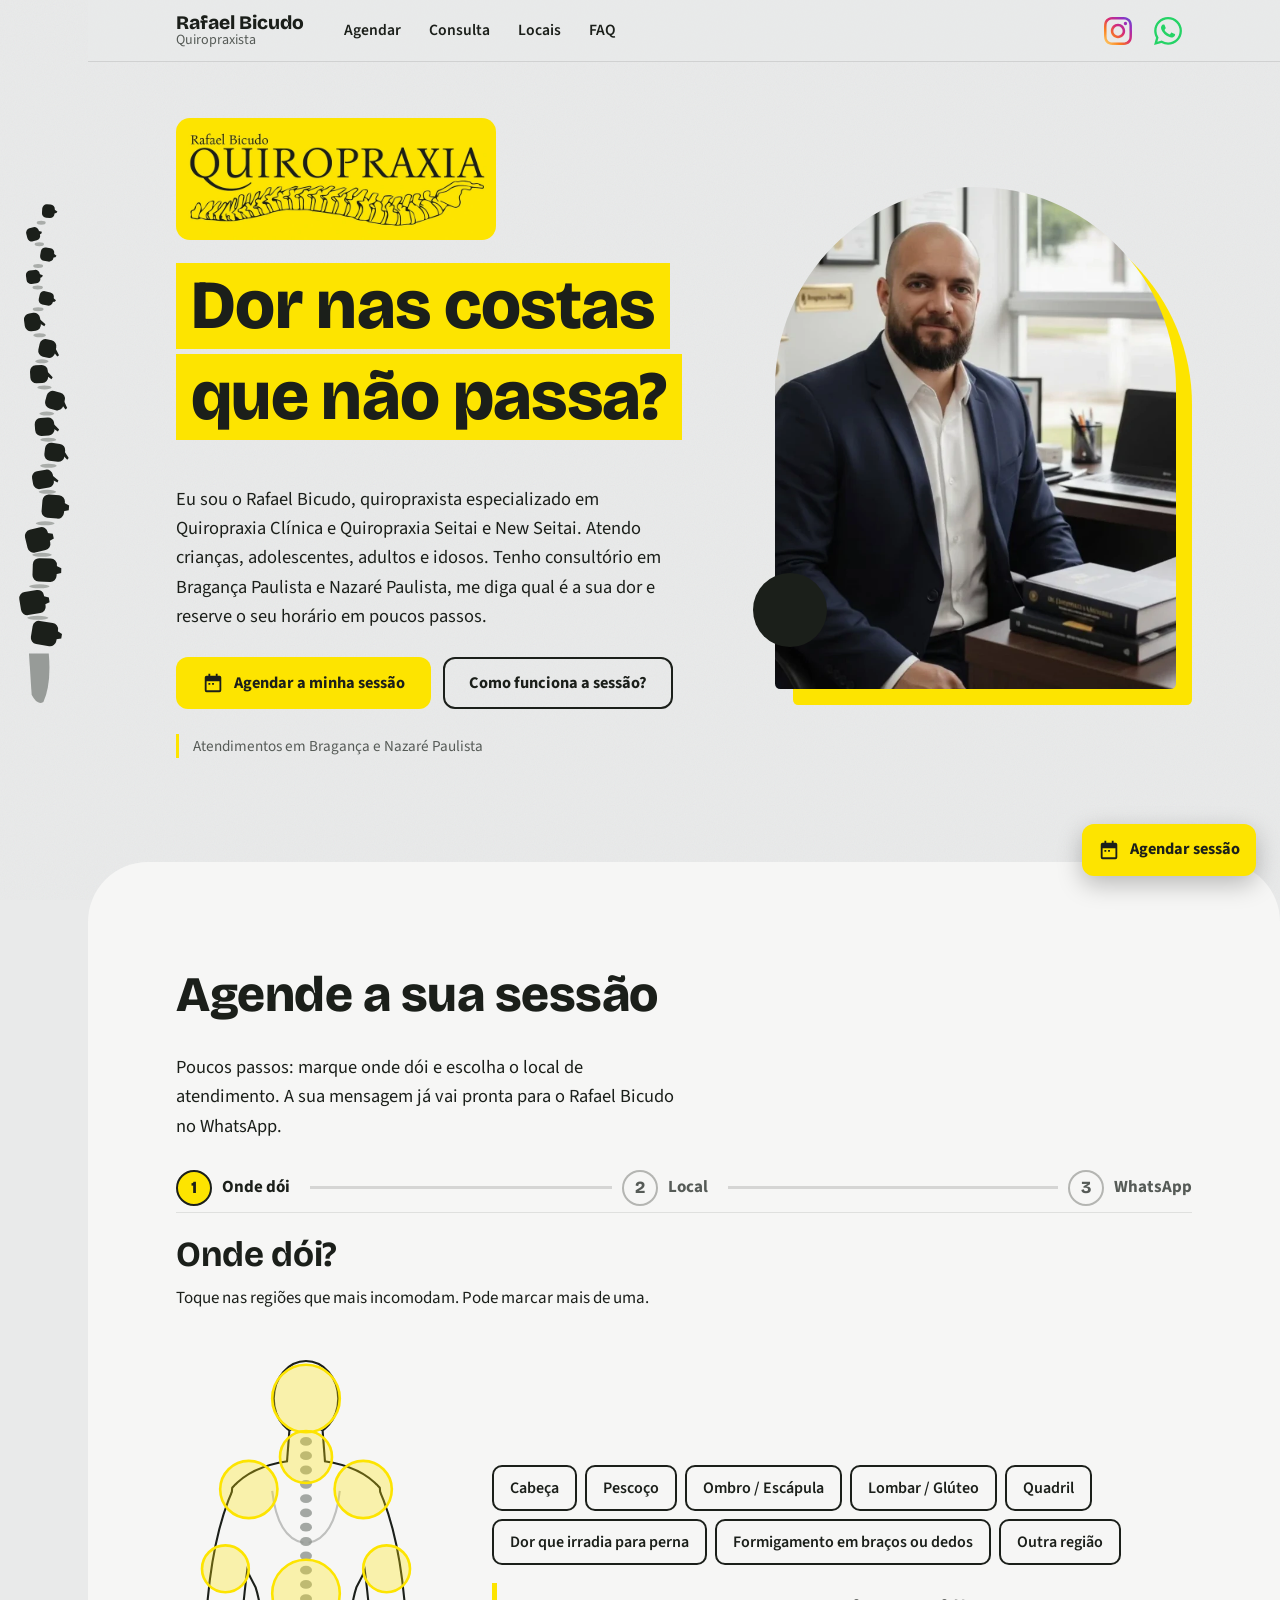
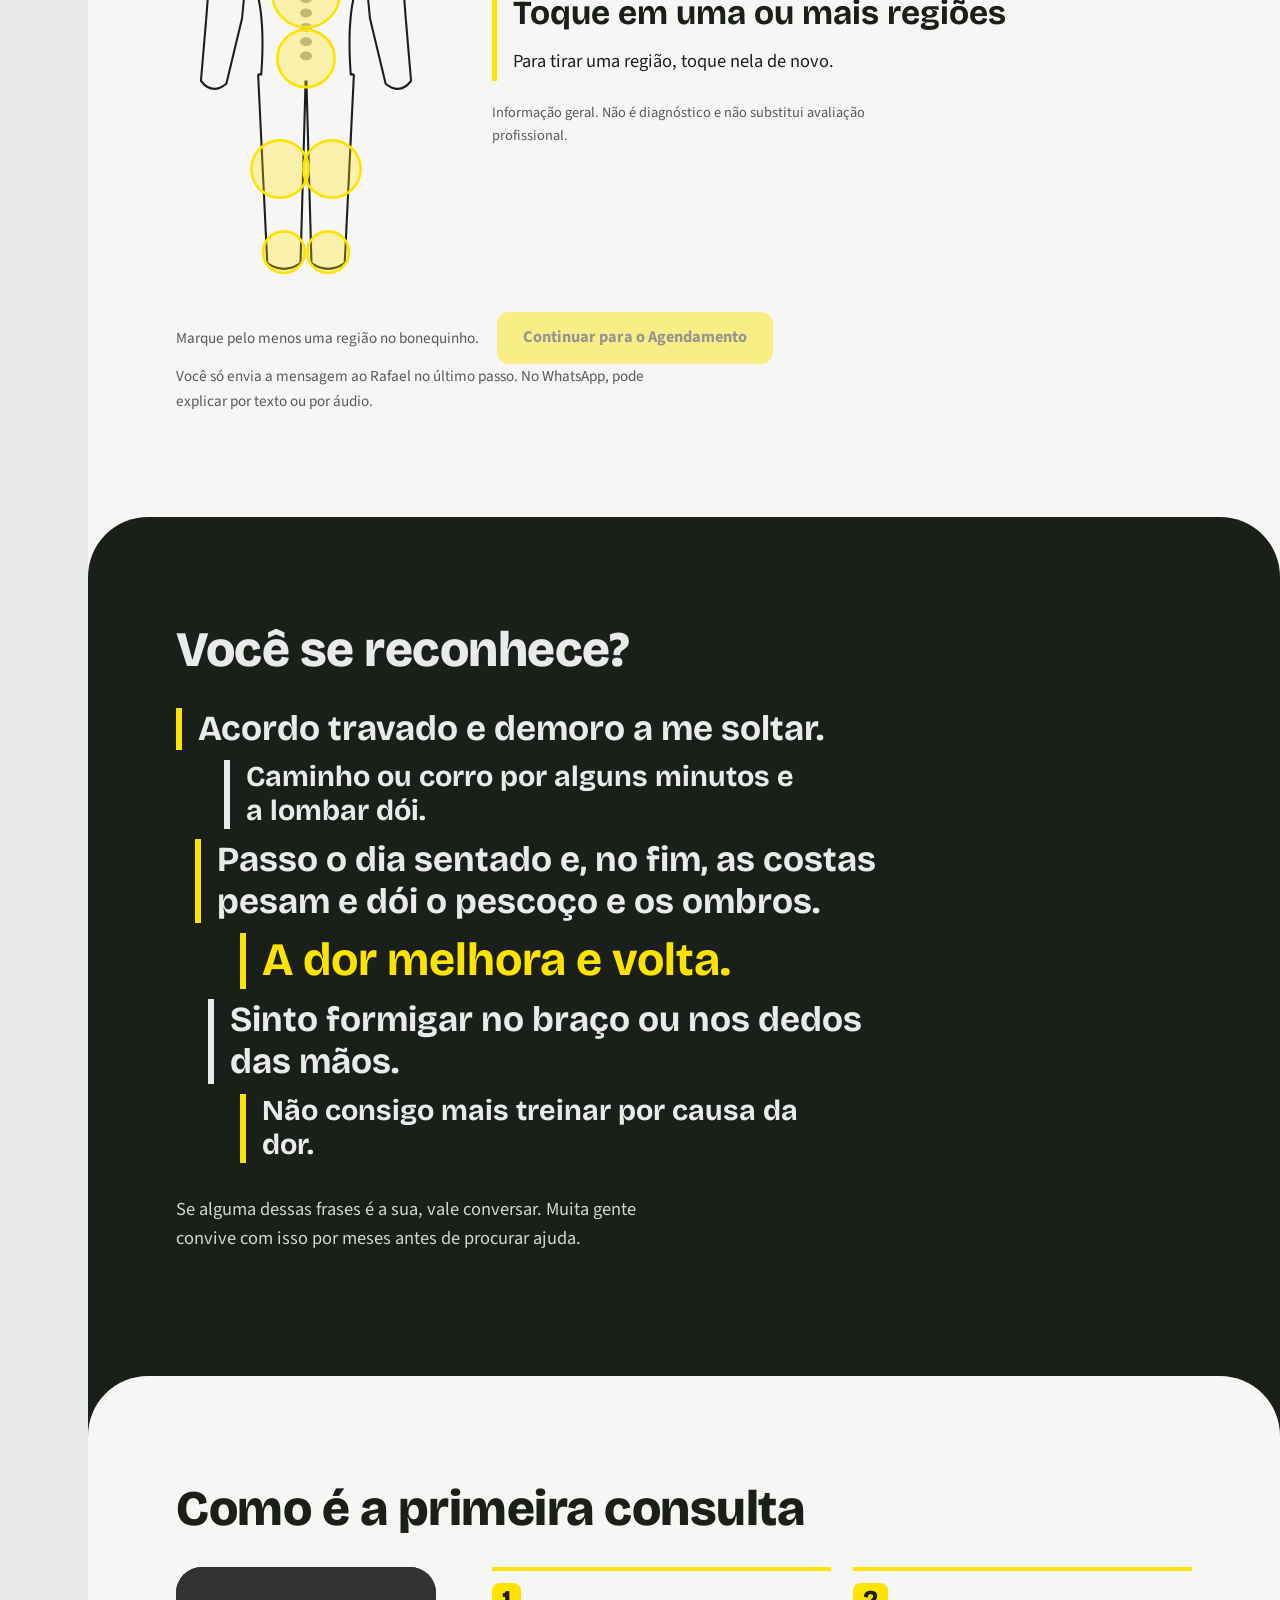
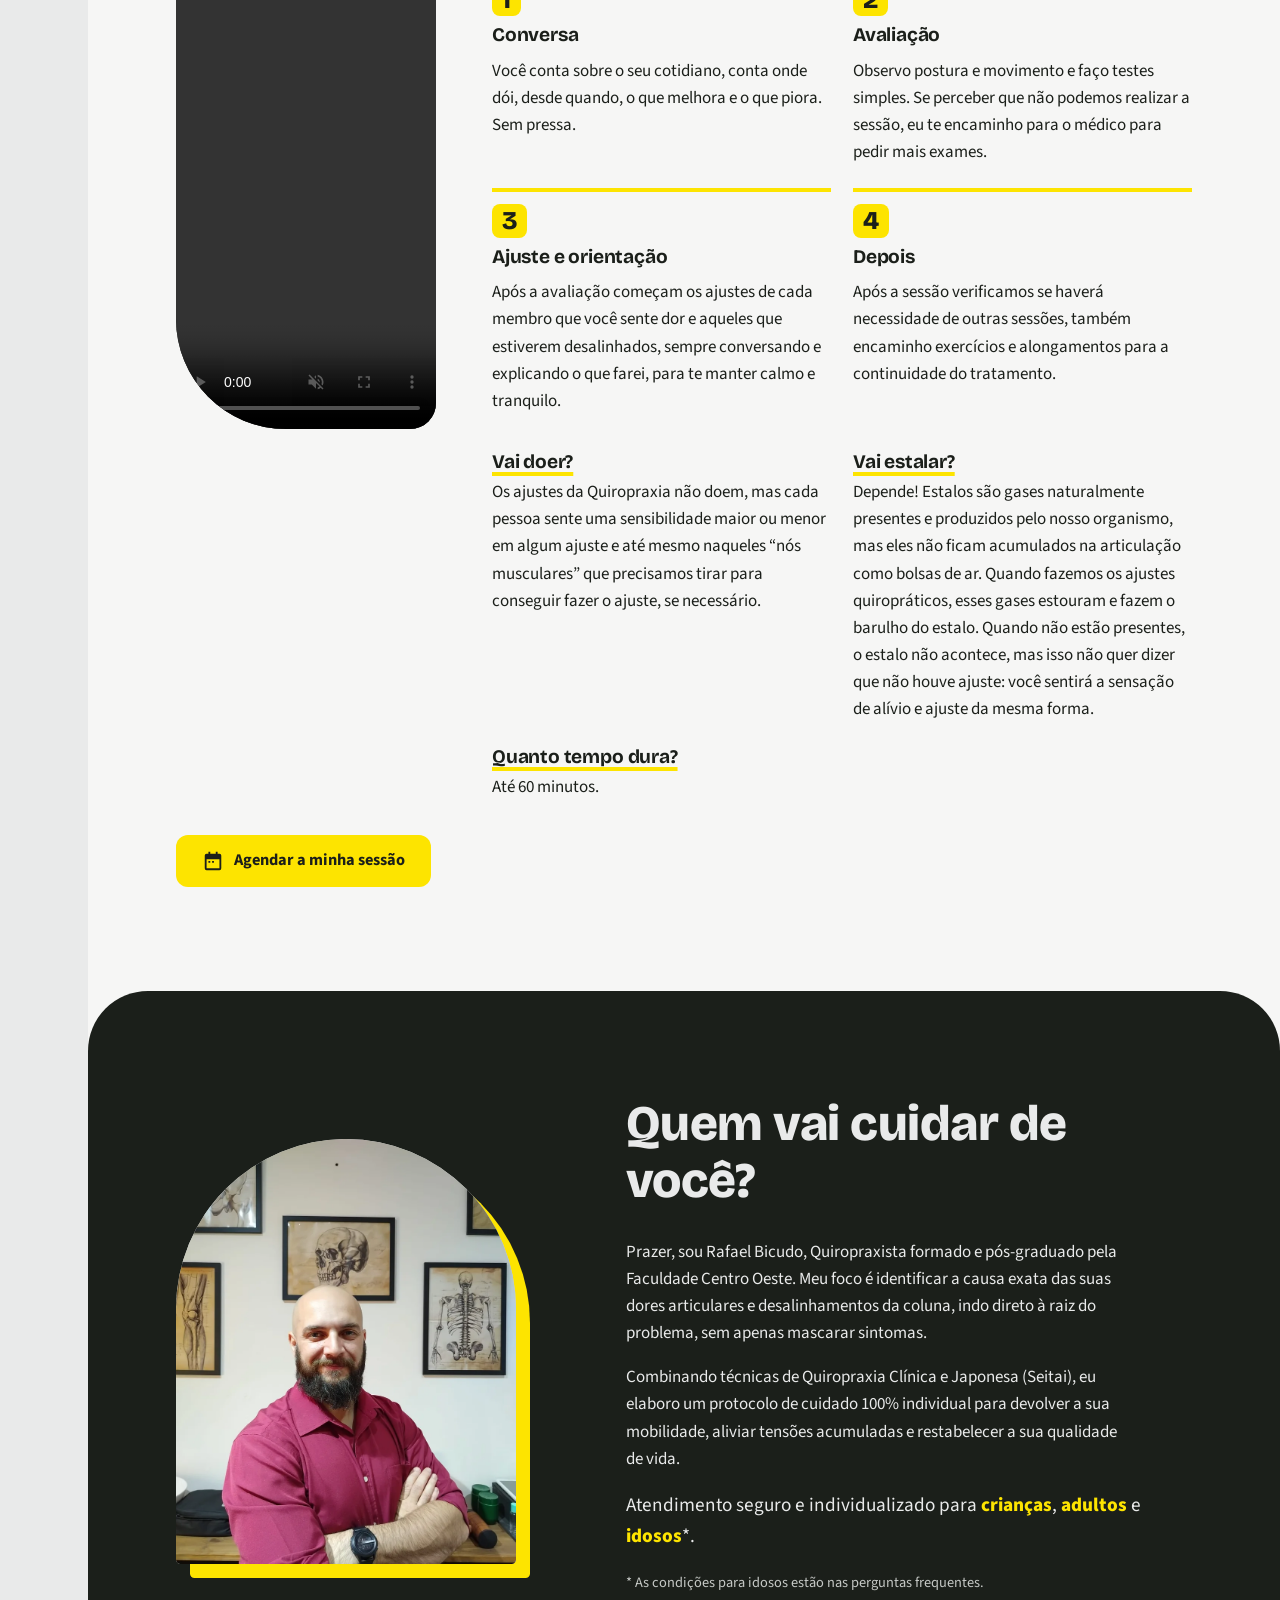
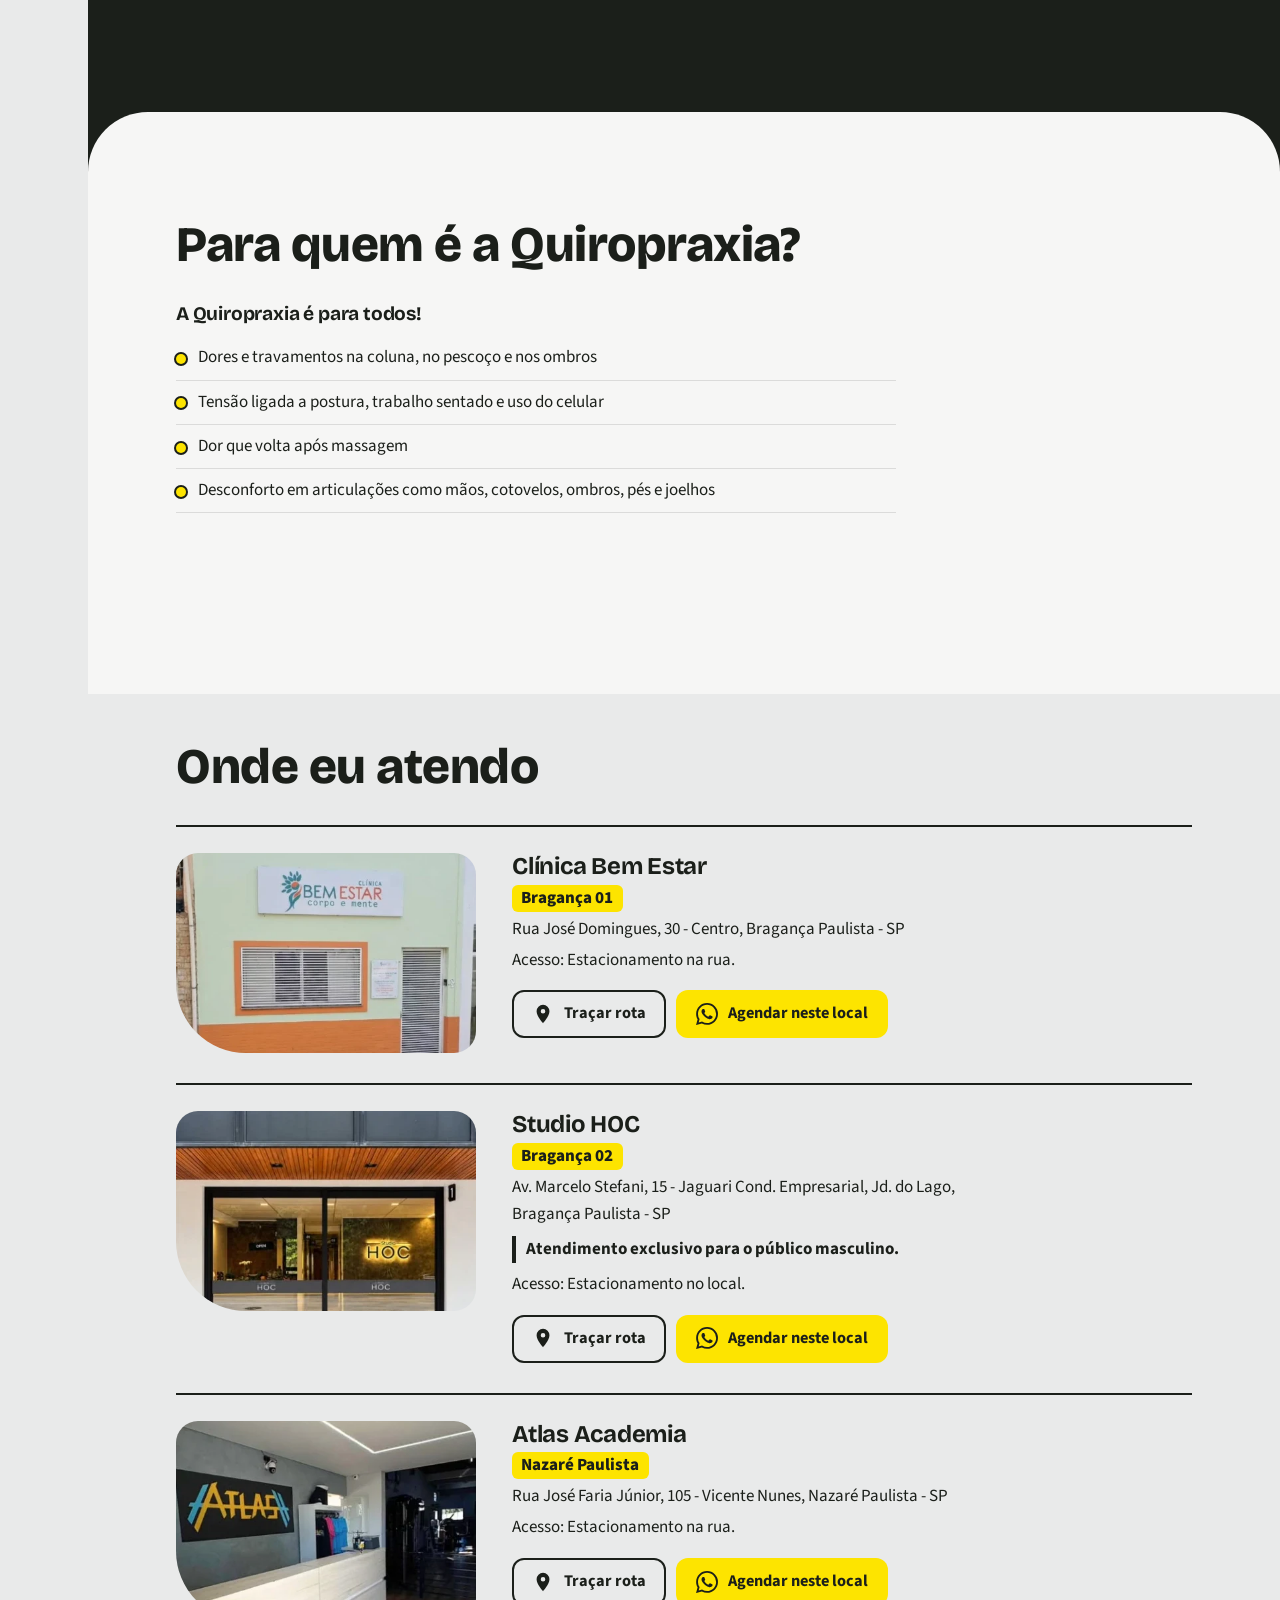
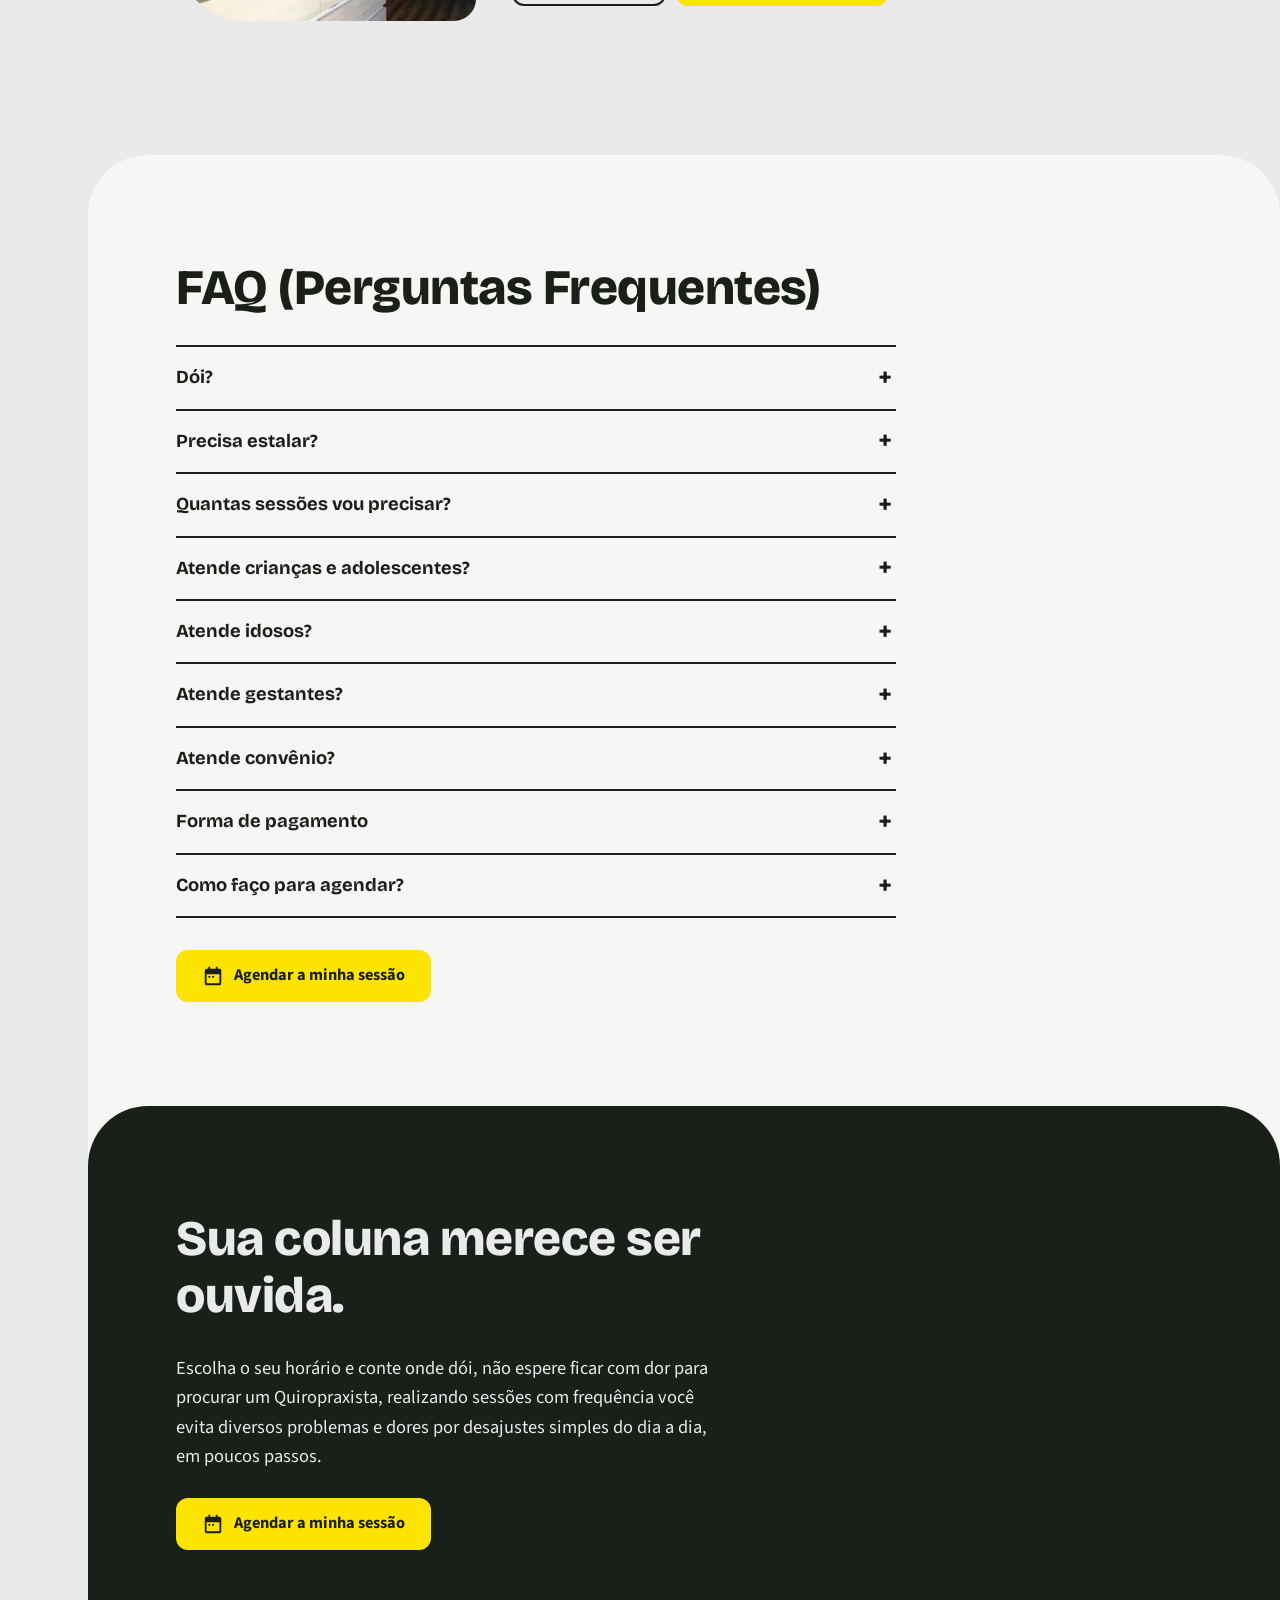
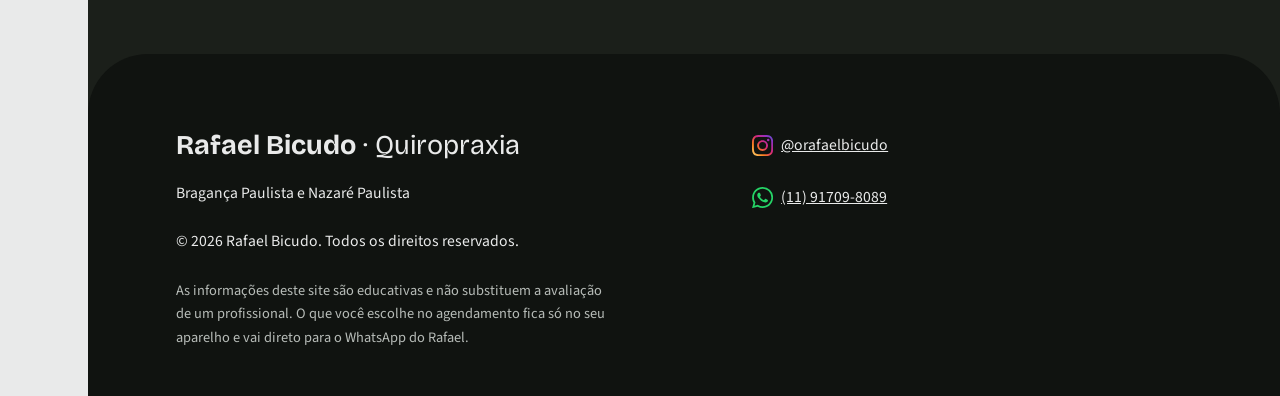
==== commit 5277c660: "Add files via upload" ====
--- a/index.html
+++ b/index.html
@@ -105,8 +105,9 @@
 
 <header class="top" id="topo-header">
   <div class="top-in">
-    <a class="brand" href="#topo" aria-label="Rafael Bicudo, Quiropraxia, início">
-      <img src="assets/logo.webp" width="800" height="304" alt="Rafael Bicudo, Quiropraxia" decoding="async">
+    <a class="brand" href="#topo" aria-label="Rafael Bicudo, Quiropraxista, início">
+      <span class="brand-nome">Rafael Bicudo</span>
+      <span class="brand-sub">Quiropraxista</span>
     </a>
     <nav class="nav" aria-label="Seções do site">
       <a href="#agendar">Agendar</a>
@@ -178,7 +179,7 @@
   <span id="onde-doi" class="ancora" aria-hidden="true"></span>
   <div class="wrap">
     <h2 id="t-agendar">Agende a sua sessão</h2>
-    <p class="lead">Poucos passos: conte o que você sente e escolha o local de atendimento. A sua mensagem já vai pronta para o Rafael Bicudo no WhatsApp.</p>
+    <p class="lead">Poucos passos: marque onde dói e escolha o local de atendimento. A sua mensagem já vai pronta para o Rafael Bicudo no WhatsApp.</p>
 
     <div class="wiz-topo" id="wiz-topo">
       <ol class="wiz-barra" id="wiz-barra" aria-label="Etapas do agendamento">
@@ -192,7 +193,7 @@
     <!-- PASSO 1: ONDE DÓI + RELATO OBRIGATÓRIO -->
     <div class="wiz-painel ativo" id="passo-1" data-passo="1">
       <h3 class="wiz-tit" tabindex="-1">Onde dói?</h3>
-      <p>Toque nas regiões que mais incomodam (pode marcar mais de uma) e conte o que você sente.</p>
+      <p>Toque nas regiões que mais incomodam. Pode marcar mais de uma.</p>
       <div class="onde-grid">
         <div class="corpo js-only">
         <svg viewBox="0 0 200 420" class="corpo-svg" aria-hidden="true" focusable="false">
@@ -252,17 +253,11 @@
           <p class="nota">Informação geral. Não é diagnóstico e não substitui avaliação profissional.</p>
         </div>
       </div>
-      <div class="campo campo-det">
-        <label for="f-det">Conte o que você sente (obrigatório)</label>
-        <textarea id="f-det" name="detalhes" rows="5" maxlength="400" aria-describedby="det-cont" placeholder="Ex.: dor na lombar há 2 semanas, piora quando fico sentado no trabalho, melhora quando deito."></textarea>
-        <p class="det-ajuda">Quanto mais específico, melhor: onde dói, desde quando, o que piora e o que alivia. Mínimo de 20 caracteres.</p>
-        <p class="det-cont" id="det-cont" aria-live="polite"></p>
-      </div>
       <div class="wiz-nav">
         <button type="button" class="btn btn-ouro" id="p1-prox" disabled>Continuar para o Agendamento</button>
         <span class="dica" id="p1-dica">Marque pelo menos uma região no bonequinho.</span>
       </div>
-      <p class="dica">Você só envia a mensagem ao Rafael no último passo.</p>
+      <p class="dica">Você só envia a mensagem ao Rafael no último passo. No WhatsApp, pode explicar por texto ou por áudio.</p>
     </div>
 
     <!-- PASSO 2: LOCAL DE ATENDIMENTO (ao escolher, abre o WhatsApp daquele local) -->
@@ -437,7 +432,7 @@
       <a data-wa="geral" data-origem="rodape" href="https://wa.me/5511917098089" target="_blank" rel="noopener"><svg class="ico ico-wa" viewBox="0 0 24 24" fill="#25D366" aria-hidden="true"><use href="#i-wa"/></svg> <span data-bind="whatsappExibicao">(11) 91709-8089</span></a>
     </p>
     <p class="rod-copy">© <span id="ano">2026</span> Rafael Bicudo. Todos os direitos reservados.</p>
-    <p class="nota">As informações deste site são educativas e não substituem a avaliação de um profissional. O que você digita no agendamento fica só no seu aparelho e vai direto para o WhatsApp do Rafael.</p>
+    <p class="nota">As informações deste site são educativas e não substituem a avaliação de um profissional. O que você escolhe no agendamento fica só no seu aparelho e vai direto para o WhatsApp do Rafael.</p>
   </div>
 </footer>
 
--- a/css/style.css
+++ b/css/style.css
@@ -1,361 +1,356 @@
-/* Paleta: amarelo e preto do logo, com cinza chumbo claro nos fundos */
-:root {
-  --ouro: #FDE400;
-  --grafite: #1B1F1A;
-  --grafite-fundo: #101310;
-  --osso: #E9EAEA;
-  --branco: #F6F6F5;
-  --chumbo: #8E938F;
-  --pedra: #565B57;
-  --rail: 40px;
-  --pad: 16px;
-  --r: clamp(26px, 5vw, 60px);
-  --f-tit: "Bricolage Grotesque", "Trebuchet MS", system-ui, sans-serif;
-  --f-txt: "Source Sans 3", "Segoe UI", system-ui, -apple-system, sans-serif;
-  interpolate-size: allow-keywords;
-}
-@media (min-width: 960px) { :root { --rail: 88px; --pad: 32px; } }
-
-/* ---------- Base ---------- */
-*, *::before, *::after { box-sizing: border-box; }
-[hidden] { display: none !important; }
-html { scroll-behavior: smooth; scroll-padding-top: 76px; -webkit-text-size-adjust: 100%; }
-body {
-  margin: 0; padding-left: var(--rail); padding-bottom: 84px;
-  background: var(--osso); color: var(--grafite);
-  font-family: var(--f-txt); font-size: 1.0625rem; line-height: 1.6;
-  overflow-x: hidden;
-}
-@media (min-width: 960px) { body { padding-bottom: 0; } }
-/* grão sutil no fundo, para não ficar chapado */
-body::before { content: ""; position: fixed; inset: 0; pointer-events: none; z-index: 0; opacity: .05;
-  background-image: url("data:image/svg+xml,%3Csvg xmlns='http://www.w3.org/2000/svg' width='160' height='160'%3E%3Cfilter id='n'%3E%3CfeTurbulence type='fractalNoise' baseFrequency='.9' numOctaves='2' stitchTiles='stitch'/%3E%3C/filter%3E%3Crect width='100%25' height='100%25' filter='url(%23n)'/%3E%3C/svg%3E"); }
-main, .rodape { position: relative; z-index: 1; }
-img, svg { max-width: 100%; }
-h1, h2, h3 { font-family: var(--f-tit); line-height: 1.15; margin: 0 0 .6em; letter-spacing: -.01em; }
-h1 { font-weight: 800; font-size: clamp(2.3rem, 9vw, 4.3rem); }
-h2 { font-weight: 800; font-size: clamp(1.8rem, 5.4vw, 3.1rem); max-width: 22ch; }
-h3 { font-weight: 700; font-size: 1.2rem; }
-p { margin: 0 0 1em; max-width: 62ch; }
-a { color: inherit; }
-.lead { font-size: 1.15rem; max-width: 56ch; }
-.nota { font-size: .9rem; color: var(--pedra); max-width: 62ch; }
-.dica { font-size: .95rem; color: var(--pedra); margin: 0; }
-.wrap { max-width: 1080px; margin: 0 auto; padding: 0 var(--pad); }
-section { padding: clamp(52px, 9vw, 104px) 0; }
-.skip { position: absolute; left: -999px; top: 8px; background: var(--grafite); color: #fff; padding: 10px 14px; z-index: 100; }
-.skip:focus { left: calc(var(--rail) + 8px); }
-:focus-visible { outline: 3px solid var(--grafite); outline-offset: 3px; }
-.reconhece :focus-visible, .quem :focus-visible, .final :focus-visible, .rodape :focus-visible, .menu-sheet :focus-visible { outline-color: var(--ouro); }
-.no-js .js-only { display: none; }
-
-/* ---------- Coluna vertebral (traço fino, sem trilho) ---------- */
-.spine { position: fixed; top: 0; bottom: 0; left: 0; width: var(--rail); z-index: 5; padding: 24px 4px; }
-.spine svg { width: 100%; height: 100%; display: block; overflow: visible; max-height: 100%; max-width: 54px; margin: 0 auto; }
-.v {
-  transform-box: fill-box; transform-origin: center;
-  transform: translateX(calc(var(--dx) * (1 - var(--p, 1)) * 1px)) rotate(calc(var(--rot) * (1 - var(--p, 1)) * 1deg));
-  transition: transform .22s ease-out;
-}
-.vb, .vp { fill: var(--grafite); stroke: var(--grafite); stroke-width: 0; transition: fill .5s, stroke-width .3s; }
-.spine.alinhada .vb, .spine.alinhada .vp { fill: var(--ouro); stroke: var(--grafite); stroke-width: 2.4; }
-.disc { fill: var(--chumbo); opacity: .7; }
-.sacro { opacity: .9; }
-
-/* ---------- Topo, navegação e menu ---------- */
-.top { position: sticky; top: 0; z-index: 15; background: rgba(233,234,234,.96); border-bottom: 1px solid rgba(27,31,26,.12); }
-.top-in { max-width: 1080px; margin: 0 auto; padding: 6px var(--pad); display: flex; align-items: center; gap: 12px; }
-.brand { margin-right: auto; display: block; text-decoration: none; padding: 2px 0; }
-.brand img { display: block; height: 52px; width: auto; border-radius: 8px; }
-.top-links { display: flex; align-items: center; gap: 2px; }
-.icon-link { width: 48px; height: 48px; display: grid; place-items: center; border-radius: 50%; }
-.ico { width: 1.35em; height: 1.35em; flex: none; }
-.icon-link .ico { width: 28px; height: 28px; }
-.nav { display: none; gap: 4px; }
-.nav a { position: relative; text-decoration: none; font-weight: 600; font-size: .98rem; padding: 12px 12px; border-radius: 8px; }
-.nav a::after { content: ""; position: absolute; left: 12px; right: 12px; bottom: 6px; height: 3px; background: var(--ouro); transform: scaleX(0); transform-origin: left; transition: transform .25s ease; }
-.nav a:hover::after, .nav a.ativo::after { transform: scaleX(1); }
-.nav a.ativo { font-weight: 800; }
-@media (min-width: 960px) {
-  .nav { display: flex; margin-right: auto; }
-  .burger { display: none !important; }
-  .top-in { gap: 28px; }
-  .brand { margin-right: 0; }
-}
-@media (max-width: 420px) { .icon-ig { display: none; } }
-.burger { width: 48px; height: 48px; border: 0; background: none; cursor: pointer; display: grid; place-content: center; gap: 5px; }
-.burger span { display: block; width: 24px; height: 2.5px; background: var(--grafite); border-radius: 2px; }
-.menu-sheet { position: fixed; inset: 0; z-index: 40; background: var(--grafite); color: var(--osso); padding: 20px var(--pad) calc(24px + env(safe-area-inset-bottom)); display: flex; flex-direction: column; transform: translateY(-100%); visibility: hidden; transition: transform .3s ease, visibility 0s linear .3s; overflow-y: auto; }
-.menu-sheet.aberto { transform: none; visibility: visible; transition: transform .3s ease; }
-.menu-fechar { align-self: flex-end; min-height: 48px; padding: 0 18px; border: 2px solid var(--osso); border-radius: 12px; background: none; color: var(--osso); font: 700 1rem var(--f-txt); cursor: pointer; }
-.menu-links { display: grid; margin: 18px 0 28px; }
-.menu-links a { font-family: var(--f-tit); font-weight: 800; font-size: clamp(1.8rem, 8vw, 2.6rem); text-decoration: none; padding: 10px 0; border-bottom: 1px solid rgba(233,234,234,.16); }
-.menu-links a:hover, .menu-links a:focus-visible { color: var(--ouro); }
-.menu-acoes { margin-top: auto; display: grid; gap: 16px; }
-.menu-acoes .btn { width: 100%; }
-.menu-ig { text-align: center; padding: 10px; }
-
-/* ---------- Botões: retângulo de canto médio, sombra sólida deslocada ---------- */
-.btn {
-  display: inline-flex; align-items: center; justify-content: center; gap: .6em;
-  min-height: 52px; padding: 10px 24px; border-radius: 12px; border: 2px solid transparent;
-  font: 700 1.02rem/1.2 var(--f-txt); text-decoration: none; text-align: center; cursor: pointer;
-  transition: transform .15s ease, box-shadow .15s ease, background-color .2s, color .2s;
-}
-.btn .ico { fill: currentColor; }
-.btn-ouro { background: var(--ouro); color: var(--grafite); }
-.btn-wa { background: var(--grafite); color: var(--ouro); }
-.btn-ghost { border-color: var(--grafite); color: var(--grafite); background: transparent; }
-.btn-ghost:hover { background: var(--grafite); color: var(--osso); }
-.btn-ghost-dark { border-color: var(--osso); color: var(--osso); background: transparent; }
-.btn-ghost-dark:hover { background: var(--osso); color: var(--grafite); }
-.btn:hover { transform: translate(-2px, -2px); box-shadow: 4px 4px 0 var(--grafite); }
-.btn-wa:hover { box-shadow: 4px 4px 0 var(--ouro); }
-.final .btn:hover, .quem .btn:hover, .menu-sheet .btn:hover { box-shadow: 4px 4px 0 var(--ouro); }
-.btn:active { transform: none; box-shadow: none; }
-.btn:disabled { opacity: .45; cursor: not-allowed; }
-.btn:disabled:hover { transform: none; box-shadow: none; }
-.cta-row { display: flex; flex-wrap: wrap; gap: 12px; }
-.link-btn { background: none; border: 0; color: var(--grafite); text-decoration: underline; text-decoration-color: var(--ouro); text-decoration-thickness: 4px; text-underline-offset: 4px; font: 600 1rem var(--f-txt); cursor: pointer; min-height: 48px; padding: 0 8px; }
-
-/* ---------- Hero ---------- */
-.hero { padding-top: clamp(24px, 5vw, 56px); }
-.hero-grid { display: grid; gap: 32px; align-items: center; }
-.hero-logo { display: block; width: min(100%, 320px); height: auto; border-radius: 14px; margin: 0 0 22px; }
-.barra { background: var(--ouro); padding: .02em .22em; -webkit-box-decoration-break: clone; box-decoration-break: clone; line-height: 1.32; }
-.hero-txt .lead { margin: 1.1em 0 1.4em; }
-.prova { list-style: none; padding: 0; margin: 1.6em 0 0; display: grid; gap: 4px; font-size: .95rem; color: var(--pedra); }
-.prova li { padding-left: 14px; border-left: 3px solid var(--ouro); }
-.hero-foto { margin: 0; position: relative; isolation: isolate; max-width: 380px; width: 100%; justify-self: center; }
-@media (min-width: 860px) {
-  .hero-grid { grid-template-columns: 1.15fr .85fr; gap: 72px; }
-  .hero-foto { max-width: 430px; justify-self: end; margin-right: 16px; }
-}
-/* Retrato em arco, com forma amarela deslocada e círculo preto */
-.arco { border-radius: 999px 999px 26px 26px; overflow: hidden; aspect-ratio: 4 / 5; background: #D6D8D7; position: relative; }
-.arco img { width: 100%; height: 100%; object-fit: cover; display: block; }
-.arco-ouro { position: absolute; inset: 18px -16px -16px 18px; background: var(--ouro); border-radius: 999px 999px 26px 26px; z-index: -1; }
-.arco-preto { position: absolute; width: 74px; height: 74px; border-radius: 50%; background: var(--grafite); left: -22px; bottom: 42px; z-index: 2; }
-.foto-ph { height: 100%; min-height: 220px; display: grid; place-items: center; text-align: center; padding: 20px 24px; background: repeating-linear-gradient(135deg, #DCDEDD 0 14px, #D3D5D4 14px 28px); color: var(--grafite); font-weight: 600; }
-@keyframes subir { from { opacity: 0; transform: translateY(14px); } to { opacity: 1; transform: none; } }
-.reveal { animation: subir .7s cubic-bezier(.2,.7,.2,1) both; }
-.r1 { animation-delay: .05s; } .r2 { animation-delay: .18s; } .r3 { animation-delay: .3s; } .r4 { animation-delay: .42s; }
-
-/* ---------- Seções como folhas sobrepostas, com cantos em arco ---------- */
-main > section { padding-bottom: calc(clamp(52px, 9vw, 104px) + var(--r)); }
-main > section + section, .rodape { position: relative; border-radius: var(--r) var(--r) 0 0; margin-top: calc(var(--r) * -1); }
-
-/* ---------- Assistente de agendamento ---------- */
-.wiz { background: var(--branco); }
-.ancora { display: block; height: 0; }
-.wiz-topo { position: sticky; top: 62px; z-index: 6; background: var(--branco); padding: 10px 0 6px; margin-top: 18px; border-bottom: 1px solid rgba(27,31,26,.1); }
-.wiz-barra { display: flex; align-items: center; list-style: none; padding: 0; margin: 0; }
-.wiz-barra li { flex: 1; display: flex; align-items: center; gap: 10px; font-weight: 700; color: var(--pedra); }
-.wiz-barra li:last-child { flex: 0; }
-.wiz-barra li::after { content: ""; flex: 1; height: 3px; margin: 0 10px; background: rgba(27,31,26,.15); }
-.wiz-barra li:last-child::after { display: none; }
-.wiz-barra .n { flex: none; width: 36px; height: 36px; border-radius: 50%; display: grid; place-items: center; border: 2px solid rgba(27,31,26,.3); background: var(--branco); font-family: var(--f-tit); font-weight: 800; }
-.wiz-barra .t { display: none; white-space: nowrap; }
-.wiz-barra li.atual { color: var(--grafite); }
-.wiz-barra li.atual .n { background: var(--ouro); border-color: var(--grafite); color: var(--grafite); }
-.wiz-barra li.feito .n { background: var(--grafite); border-color: var(--grafite); color: var(--ouro); }
-.wiz-barra li.feito::after { background: var(--grafite); }
-.wiz-status { margin: 8px 0 0; font-weight: 700; }
-@media (min-width: 760px) { .wiz-barra .t { display: inline; } .wiz-status { display: none; } }
-.js .wiz-painel { display: none; }
-.js .wiz-painel.ativo { display: block; animation: wizin .3s ease both; }
-@keyframes wizin { from { opacity: 0; transform: translateY(8px); } to { opacity: 1; transform: none; } }
-.wiz-tit { font-size: clamp(1.5rem, 4.6vw, 2.2rem); margin: 22px 0 10px; outline: none; max-width: none; }
-.wiz-nav { display: flex; flex-direction: column; gap: 12px; margin-top: 26px; }
-.wiz-nav .btn { width: 100%; }
-@media (min-width: 700px) {
-  .wiz-nav { flex-direction: row; flex-wrap: wrap; align-items: center; justify-content: space-between; }
-  .wiz-nav .btn { width: auto; }
-  .wiz-nav .btn-ouro { order: 2; }
-  .wiz-nav .btn-ghost, .wiz-nav .link-btn { order: 1; }
-}
-#passo-1 .wiz-nav { flex-direction: column; align-items: flex-start; }
-#passo-1 .wiz-nav .btn { width: 100%; }
-@media (min-width: 700px) {
-  #passo-1 .wiz-nav { flex-direction: row; align-items: center; justify-content: flex-start; gap: 18px; }
-  #passo-1 .wiz-nav .btn { width: auto; }
-}
-/* Passo 1: onde dói */
-.onde-grid { display: grid; gap: 28px; margin-top: 28px; }
-.corpo { justify-self: center; width: 170px; }
-.corpo-svg { width: 100%; height: auto; display: block; }
-@media (min-width: 780px) { .onde-grid { grid-template-columns: 260px 1fr; gap: 56px; align-items: center; } .corpo { width: 260px; } }
-.spot { fill: rgba(253,228,0,.3); stroke: var(--ouro); stroke-width: 2; cursor: pointer; transition: fill .2s; }
-.spot:hover { fill: rgba(253,228,0,.65); }
-.spot.on { fill: var(--ouro); stroke: var(--grafite); stroke-width: 2.5; }
-.sil-contorno * { fill: var(--grafite); stroke: var(--grafite); stroke-width: 3.2; stroke-linejoin: round; }
-.sil-fill * { fill: var(--branco); stroke: none; }
-.detalhe path { stroke: var(--grafite); stroke-width: 1.6; opacity: .25; }
-.dots ellipse { fill: var(--chumbo); opacity: .8; }
-.chips { display: flex; flex-wrap: wrap; gap: 8px; margin-bottom: 18px; }
-.chip { min-height: 46px; padding: 8px 16px; border-radius: 10px; border: 2px solid var(--grafite); background: transparent; color: var(--grafite); font: 600 1rem/1.2 var(--f-txt); cursor: pointer; transition: background-color .2s; }
-.chip:hover { background: rgba(253,228,0,.55); }
-.chip[aria-pressed="true"] { background: var(--grafite); color: var(--ouro); }
-.regiao-info { border-left: 5px solid var(--ouro); padding: 4px 0 4px 16px; margin-bottom: 20px; }
-.regiao-titulo { font-family: var(--f-tit); font-weight: 700; font-size: clamp(1.5rem, 3.2vw, 2.1rem); margin: 0 0 6px; }
-.regiao-corpo-wrap { display: grid; grid-template-rows: 1fr; transition: grid-template-rows .28s ease, opacity .28s ease; }
-.regiao-corpo-wrap.fechado { grid-template-rows: 0fr; opacity: 0; }
-.regiao-corpo { overflow: hidden; margin: 0; min-height: 0; font-size: 1.15rem; }
-.regiao-corpo p { max-width: none; margin: 0 0 .8em; }
-.regiao-corpo p:last-child { margin: 0; }
-.regiao-corpo strong { text-decoration: underline; text-decoration-color: var(--ouro); text-decoration-thickness: 4px; text-underline-offset: 3px; }
-.campo { display: grid; gap: 6px; }
-.campo label { font-weight: 700; }
-.campo textarea { font: inherit; font-size: 1rem; width: 100%; min-height: 130px; padding: 10px 14px; border: 2px solid var(--grafite); border-radius: 10px; background: #fff; color: var(--grafite); resize: vertical; }
-.campo-det { max-width: 560px; margin-top: 18px; }
-.det-ajuda { margin: 0; font-size: .92rem; color: var(--pedra); }
-.det-cont { margin: 0; font-size: .92rem; font-weight: 700; }
-/* Passo 2: escolher o local */
-.locais-opcoes { display: grid; gap: 14px; margin-top: 18px; }
-@media (min-width: 900px) { .locais-opcoes { grid-template-columns: repeat(3, 1fr); } }
-.local-opcao { display: grid; gap: 6px; align-content: start; padding: 18px 20px; border: 2px solid var(--grafite); border-radius: 14px; background: #fff; text-decoration: none; transition: transform .15s ease, box-shadow .15s ease, background-color .2s; }
-.local-opcao:hover { transform: translate(-2px, -2px); box-shadow: 5px 5px 0 var(--grafite); background: var(--ouro); }
-.lo-etiqueta { justify-self: start; background: var(--ouro); border-radius: 6px; padding: 0 .55em; font-weight: 800; font-size: .92rem; }
-.local-opcao:hover .lo-etiqueta { background: var(--grafite); color: var(--ouro); }
-.lo-nome { font-family: var(--f-tit); font-weight: 800; font-size: 1.4rem; line-height: 1.15; }
-.lo-end { font-size: .95rem; color: var(--pedra); }
-.local-opcao:hover .lo-end { color: var(--grafite); }
-.lo-aviso { font-weight: 700; font-size: .95rem; border-left: 4px solid var(--grafite); padding-left: 10px; }
-.lo-acao { margin-top: 8px; font-weight: 800; text-decoration: underline; text-decoration-color: var(--ouro); text-decoration-thickness: 4px; text-underline-offset: 4px; }
-.local-opcao:hover .lo-acao { text-decoration-color: var(--grafite); }
-/* Passo 3: resumo */
-.resumo-final { border-left: 4px solid var(--ouro); padding: 4px 0 4px 14px; margin: 14px 0 18px; }
-.resumo-final p { margin: 0 0 .3em; }
-
-/* ---------- Você se reconhece (faixa escura, frases grandes) ---------- */
-.reconhece { background: var(--grafite); color: var(--osso); }
-.reconhece h2 { color: var(--osso); }
-.reconhece .lead { color: #D4D6D4; }
-.frases { list-style: none; margin: 28px 0 32px; padding: 0; display: grid; gap: 10px; }
-.frases li { font-family: var(--f-tit); font-weight: 700; line-height: 1.2; max-width: 20em; font-size: clamp(1.3rem, 4.4vw, 2.2rem); padding-left: 16px; border-left: 6px solid var(--ouro); margin-left: min(var(--ind, 0rem), 5vw); }
-.f1 { --ind: 0rem; }
-.f2 { --ind: 3rem; font-size: clamp(1.15rem, 3.6vw, 1.8rem) !important; border-left-color: var(--osso) !important; }
-.f3 { --ind: 1.2rem; }
-.f4 { --ind: 5rem; font-size: clamp(1.6rem, 5.6vw, 2.9rem) !important; color: var(--ouro); }
-.f5 { --ind: 2rem; border-left-color: var(--osso) !important; }
-.f6 { --ind: 6rem; font-size: clamp(1.15rem, 3.6vw, 1.8rem) !important; }
-
-/* ---------- Primeira consulta ---------- */
-.consulta { background: var(--branco); }
-.passos { list-style: none; counter-reset: p; margin: 28px 0 36px; padding: 0; display: grid; gap: 22px; grid-template-columns: repeat(auto-fit, minmax(210px, 1fr)); }
-.passos li { counter-increment: p; border-top: 4px solid var(--ouro); padding-top: 12px; }
-.passos li::before { content: counter(p); display: inline-block; font-family: var(--f-tit); font-weight: 800; font-size: 1.6rem; background: var(--ouro); border-radius: 8px; padding: 0 .4em; line-height: 1.3; margin-bottom: 8px; }
-.passos p { margin: 0; }
-.medos { display: grid; gap: 22px; grid-template-columns: repeat(auto-fit, minmax(240px, 1fr)); margin-bottom: 34px; }
-.medos h3 { margin-bottom: .3em; text-decoration: underline; text-decoration-color: var(--ouro); text-decoration-thickness: 4px; text-underline-offset: 4px; }
-.medos p { margin: 0; }
-.consulta-grid { display: grid; gap: 28px; margin-top: 24px; }
-.consulta-video { margin: 0; width: min(100%, 260px); aspect-ratio: 480 / 854; border-radius: 26px 26px 26px 110px; overflow: hidden; background: var(--grafite); justify-self: center; }
-.consulta-video video { width: 100%; height: 100%; object-fit: cover; display: block; }
-.consulta-grid .passos { margin-top: 0; }
-@media (min-width: 900px) {
-  .consulta-grid { grid-template-columns: 260px 1fr; gap: 56px; align-items: start; }
-  .consulta-video { justify-self: start; }
-  .consulta-grid .passos { grid-template-columns: repeat(2, 1fr); }
-}
-.consulta-foto { margin: 24px 0 8px; border-radius: 26px 26px 26px 120px; overflow: hidden; aspect-ratio: 3 / 2; max-width: 760px; }
-.consulta-foto img { width: 100%; height: 100%; object-fit: cover; display: block; }
-
-/* ---------- Quem vai cuidar (faixa preta, destaques em amarelo) ---------- */
-.quem { background: var(--grafite); color: var(--osso); }
-.quem h2 { color: var(--osso); }
-.quem-grid { display: grid; gap: 28px; align-items: center; }
-.arco-quem { max-width: 340px; width: 100%; box-shadow: 14px 14px 0 var(--ouro); }
-.amarelo { color: var(--ouro); font-weight: 800; }
-.destaque-publico { font-size: 1.2rem; }
-.nota-idosos { font-size: .9rem; color: #C6C9C6; }
-@media (min-width: 800px) { .quem-grid { grid-template-columns: .8fr 1.2fr; gap: 72px; } }
-
-/* ---------- Para quem é ---------- */
-.paraquem { background: var(--branco); }
-.col-sim { margin-top: 24px; max-width: 720px; }
-.col-sim ul { list-style: none; padding: 0; margin: 0 0 1em; }
-.col-sim li { padding: 8px 0 8px 22px; position: relative; border-bottom: 1px solid rgba(27,31,26,.12); }
-.col-sim li::before { content: ""; position: absolute; left: 0; top: 1.05em; width: 10px; height: 10px; border-radius: 50%; background: var(--ouro); box-shadow: 0 0 0 2px var(--grafite); }
-
-/* ---------- Provas (ocultas por flag) ---------- */
-.prova-item { margin: 0 0 24px; padding-left: 16px; border-left: 5px solid var(--ouro); max-width: 60ch; }
-.prova-item cite { display: block; font-style: normal; color: var(--pedra); font-size: .9rem; }
-
-/* ---------- Locais ---------- */
-.locais-lista { margin-top: 24px; }
-.local { border-top: 2px solid var(--grafite); padding: 26px 0 30px; display: grid; gap: 18px; }
-.local-txt { display: grid; gap: 4px; align-content: start; }
-.local-foto { border-radius: 22px 22px 22px 70px; overflow: hidden; aspect-ratio: 3 / 2; }
-.local-foto img { width: 100%; height: 100%; object-fit: cover; object-position: center 25%; display: block; }
-@media (min-width: 800px) { .local:has(.local-foto:not([hidden])) { grid-template-columns: 300px 1fr; gap: 36px; } }
-.local h3 { font-size: 1.5rem; margin: 0; }
-.local p { margin: 0; }
-.local .cidade { justify-self: start; background: var(--ouro); border-radius: 6px; padding: 0 .55em; font-weight: 800; }
-.local .exc { font-weight: 700; border-left: 4px solid var(--grafite); padding-left: 10px; margin: 4px 0; }
-.local .acoes { display: flex; flex-wrap: wrap; gap: 10px; margin-top: 12px; }
-.local .btn { min-height: 48px; padding: 8px 18px; }
-
-/* ---------- FAQ ---------- */
-.faq { background: var(--branco); }
-.faq-lista { margin: 24px 0 32px; max-width: 720px; }
-details { border-top: 2px solid var(--grafite); }
-details:last-child { border-bottom: 2px solid var(--grafite); }
-summary { list-style: none; cursor: pointer; padding: 16px 40px 16px 0; font-family: var(--f-tit); font-weight: 700; font-size: 1.15rem; position: relative; min-height: 52px; transition: color .2s; }
-summary::-webkit-details-marker { display: none; }
-summary::after { content: "+"; position: absolute; right: 4px; top: 50%; transform: translateY(-50%); font-size: 1.7rem; transition: transform .25s; }
-details[open] summary::after { transform: translateY(-50%) rotate(45deg); }
-details[open] summary { text-decoration: underline; text-decoration-color: var(--ouro); text-decoration-thickness: 4px; text-underline-offset: 5px; }
-details > div { padding-bottom: 6px; }
-details::details-content { block-size: 0; overflow: hidden; transition: block-size .3s ease, content-visibility .3s allow-discrete; }
-details[open]::details-content { block-size: auto; }
-
-/* ---------- CTA final ---------- */
-.final { background: var(--grafite); color: var(--osso); }
-.final h2 { color: var(--osso); max-width: 18ch; }
-.final .lead { margin-bottom: 1.4em; max-width: 62ch; }
-
-/* ---------- Rodapé ---------- */
-.rodape { background: var(--grafite-fundo); color: var(--osso); padding: calc(40px + var(--r) * .5) 0 40px; font-size: .98rem; }
-.rodape p { margin-bottom: .5em; }
-.rodape .nota { color: #B7BCB8; margin-top: 1.2em; }
-.rod-nome { font-family: var(--f-tit); font-size: 1.7rem; margin-bottom: .2em; }
-.rod-copy { margin-top: 1em; }
-.rod-links { display: flex; flex-wrap: wrap; gap: 8px 22px; margin-top: 12px; }
-.rod-links a { display: inline-flex; align-items: center; gap: 8px; min-height: 44px; }
-@media (min-width: 800px) {
-  .rodape .wrap { display: grid; grid-template-columns: 1.2fr 1fr; column-gap: 48px; align-items: start; }
-  .rod-links { grid-column: 2; grid-row: 1 / span 3; flex-direction: column; margin-top: 0; }
-  .rodape .nota { grid-column: 1 / -1; }
-}
-
-/* ---------- Barra fixa (celular) e botão flutuante (computador) ---------- */
-.barra-fixa { position: fixed; left: 0; right: 0; bottom: 0; z-index: 20; display: flex; gap: 8px; padding: 10px 12px calc(10px + env(safe-area-inset-bottom)); background: rgba(233,234,234,.97); border-top: 1px solid rgba(27,31,26,.15); transition: transform .3s ease; }
-.barra-fixa.oculta { transform: translateY(110%); }
-.barra-fixa .btn { padding: 10px 14px; }
-.barra-fixa .barra-principal { flex: 1; }
-.barra-fixa .btn.barra-wa { flex: none; width: 56px; padding: 0; }
-@media (min-width: 960px) {
-  .barra-fixa { left: auto; right: 24px; bottom: 24px; padding: 0; background: none; border: 0; }
-  .barra-fixa .barra-wa { display: none; }
-  .barra-fixa .barra-principal { box-shadow: 0 8px 24px rgba(0,0,0,.25); }
-}
-@media (max-width: 380px) { .barra-txt { font-size: .92rem; white-space: nowrap; } .barra-fixa .btn { gap: .4em; } }
-
-/* ---------- Aviso de cookies (só aparece se houver ID de GA4/Pixel no dados.js) ---------- */
-.consent { position: fixed; left: calc(var(--rail) + 12px); right: 12px; bottom: 92px; z-index: 30; background: var(--grafite); color: var(--osso); padding: 16px; border-radius: 16px; display: grid; gap: 10px; }
-.consent p { margin: 0; font-size: .95rem; }
-@media (min-width: 960px) { .consent { bottom: 24px; right: auto; max-width: 440px; } }
-
-/* ---------- Entradas discretas (ligadas por JS) ---------- */
-.rv { opacity: 0; transform: translateY(12px); transition: opacity .5s ease, transform .5s ease; transition-delay: calc(var(--i, 0) * 70ms); }
-.rv.in { opacity: 1; transform: none; }
-
-@media (prefers-reduced-motion: reduce) {
-  html { scroll-behavior: auto; }
-  .reveal { animation: none; }
-  .js .wiz-painel.ativo { animation: none; }
-  .rv { opacity: 1; transform: none; transition: none; }
-  .v, .vb, .vp, .regiao-corpo-wrap, summary::after, .btn, .barra-fixa, .nav a::after, .menu-sheet, .local-opcao { transition: none; }
-  details::details-content { transition: none; }
-}
+/* Paleta: amarelo e preto do logo, com cinza chumbo claro nos fundos */
+:root {
+  --ouro: #FDE400;
+  --grafite: #1B1F1A;
+  --grafite-fundo: #101310;
+  --osso: #E9EAEA;
+  --branco: #F6F6F5;
+  --chumbo: #8E938F;
+  --pedra: #565B57;
+  --rail: 40px;
+  --pad: 16px;
+  --r: clamp(26px, 5vw, 60px);
+  --f-tit: "Bricolage Grotesque", "Trebuchet MS", system-ui, sans-serif;
+  --f-txt: "Source Sans 3", "Segoe UI", system-ui, -apple-system, sans-serif;
+  interpolate-size: allow-keywords;
+}
+@media (min-width: 960px) { :root { --rail: 88px; --pad: 32px; } }
+
+/* ---------- Base ---------- */
+*, *::before, *::after { box-sizing: border-box; }
+[hidden] { display: none !important; }
+html { scroll-behavior: smooth; scroll-padding-top: 76px; -webkit-text-size-adjust: 100%; }
+body {
+  margin: 0; padding-left: var(--rail); padding-bottom: 84px;
+  background: var(--osso); color: var(--grafite);
+  font-family: var(--f-txt); font-size: 1.0625rem; line-height: 1.6;
+  overflow-x: hidden;
+}
+@media (min-width: 960px) { body { padding-bottom: 0; } }
+/* grão sutil no fundo, para não ficar chapado */
+body::before { content: ""; position: fixed; inset: 0; pointer-events: none; z-index: 0; opacity: .05;
+  background-image: url("data:image/svg+xml,%3Csvg xmlns='http://www.w3.org/2000/svg' width='160' height='160'%3E%3Cfilter id='n'%3E%3CfeTurbulence type='fractalNoise' baseFrequency='.9' numOctaves='2' stitchTiles='stitch'/%3E%3C/filter%3E%3Crect width='100%25' height='100%25' filter='url(%23n)'/%3E%3C/svg%3E"); }
+main, .rodape { position: relative; z-index: 1; }
+img, svg { max-width: 100%; }
+h1, h2, h3 { font-family: var(--f-tit); line-height: 1.15; margin: 0 0 .6em; letter-spacing: -.01em; }
+h1 { font-weight: 800; font-size: clamp(2.3rem, 9vw, 4.3rem); }
+h2 { font-weight: 800; font-size: clamp(1.8rem, 5.4vw, 3.1rem); max-width: 22ch; }
+h3 { font-weight: 700; font-size: 1.2rem; }
+p { margin: 0 0 1em; max-width: 62ch; }
+a { color: inherit; }
+.lead { font-size: 1.15rem; max-width: 56ch; }
+.nota { font-size: .9rem; color: var(--pedra); max-width: 62ch; }
+.dica { font-size: .95rem; color: var(--pedra); margin: 0; }
+.wrap { max-width: 1080px; margin: 0 auto; padding: 0 var(--pad); }
+section { padding: clamp(52px, 9vw, 104px) 0; }
+.skip { position: absolute; left: -999px; top: 8px; background: var(--grafite); color: #fff; padding: 10px 14px; z-index: 100; }
+.skip:focus { left: calc(var(--rail) + 8px); }
+:focus-visible { outline: 3px solid var(--grafite); outline-offset: 3px; }
+.reconhece :focus-visible, .quem :focus-visible, .final :focus-visible, .rodape :focus-visible, .menu-sheet :focus-visible { outline-color: var(--ouro); }
+.no-js .js-only { display: none; }
+
+/* ---------- Coluna vertebral (traço fino, sem trilho) ---------- */
+.spine { position: fixed; top: 0; bottom: 0; left: 0; width: var(--rail); z-index: 5; padding: 24px 4px; }
+.spine svg { width: 100%; height: 100%; display: block; overflow: visible; max-height: 100%; max-width: 54px; margin: 0 auto; }
+.v {
+  transform-box: fill-box; transform-origin: center;
+  transform: translateX(calc(var(--dx) * (1 - var(--p, 1)) * 1px)) rotate(calc(var(--rot) * (1 - var(--p, 1)) * 1deg));
+  transition: transform .22s ease-out;
+}
+.vb, .vp { fill: var(--grafite); stroke: var(--grafite); stroke-width: 0; transition: fill .5s, stroke-width .3s; }
+.spine.alinhada .vb, .spine.alinhada .vp { fill: var(--ouro); stroke: var(--grafite); stroke-width: 2.4; }
+.disc { fill: var(--chumbo); opacity: .7; }
+.sacro { opacity: .9; }
+
+/* ---------- Topo, navegação e menu ---------- */
+.top { position: sticky; top: 0; z-index: 15; background: rgba(233,234,234,.96); border-bottom: 1px solid rgba(27,31,26,.12); }
+.top-in { max-width: 1080px; margin: 0 auto; padding: 6px var(--pad); display: flex; align-items: center; gap: 12px; }
+.brand { margin-right: auto; display: flex; flex-direction: column; line-height: 1.1; text-decoration: none; padding: 6px 0; }
+.brand-nome { font-family: var(--f-tit); font-weight: 800; font-size: 1.2rem; }
+.brand-sub { font-size: .88rem; color: var(--pedra); }
+.top-links { display: flex; align-items: center; gap: 2px; }
+.icon-link { width: 48px; height: 48px; display: grid; place-items: center; border-radius: 50%; }
+.ico { width: 1.35em; height: 1.35em; flex: none; }
+.icon-link .ico { width: 28px; height: 28px; }
+.nav { display: none; gap: 4px; }
+.nav a { position: relative; text-decoration: none; font-weight: 600; font-size: .98rem; padding: 12px 12px; border-radius: 8px; }
+.nav a::after { content: ""; position: absolute; left: 12px; right: 12px; bottom: 6px; height: 3px; background: var(--ouro); transform: scaleX(0); transform-origin: left; transition: transform .25s ease; }
+.nav a:hover::after, .nav a.ativo::after { transform: scaleX(1); }
+.nav a.ativo { font-weight: 800; }
+@media (min-width: 960px) {
+  .nav { display: flex; margin-right: auto; }
+  .burger { display: none !important; }
+  .top-in { gap: 28px; }
+  .brand { margin-right: 0; }
+}
+@media (max-width: 420px) { .icon-ig { display: none; } }
+.burger { width: 48px; height: 48px; border: 0; background: none; cursor: pointer; display: grid; place-content: center; gap: 5px; }
+.burger span { display: block; width: 24px; height: 2.5px; background: var(--grafite); border-radius: 2px; }
+.menu-sheet { position: fixed; inset: 0; z-index: 40; background: var(--grafite); color: var(--osso); padding: 20px var(--pad) calc(24px + env(safe-area-inset-bottom)); display: flex; flex-direction: column; transform: translateY(-100%); visibility: hidden; transition: transform .3s ease, visibility 0s linear .3s; overflow-y: auto; }
+.menu-sheet.aberto { transform: none; visibility: visible; transition: transform .3s ease; }
+.menu-fechar { align-self: flex-end; min-height: 48px; padding: 0 18px; border: 2px solid var(--osso); border-radius: 12px; background: none; color: var(--osso); font: 700 1rem var(--f-txt); cursor: pointer; }
+.menu-links { display: grid; margin: 18px 0 28px; }
+.menu-links a { font-family: var(--f-tit); font-weight: 800; font-size: clamp(1.8rem, 8vw, 2.6rem); text-decoration: none; padding: 10px 0; border-bottom: 1px solid rgba(233,234,234,.16); }
+.menu-links a:hover, .menu-links a:focus-visible { color: var(--ouro); }
+.menu-acoes { margin-top: auto; display: grid; gap: 16px; }
+.menu-acoes .btn { width: 100%; }
+.menu-ig { text-align: center; padding: 10px; }
+
+/* ---------- Botões: retângulo de canto médio, sombra sólida deslocada ---------- */
+.btn {
+  display: inline-flex; align-items: center; justify-content: center; gap: .6em;
+  min-height: 52px; padding: 10px 24px; border-radius: 12px; border: 2px solid transparent;
+  font: 700 1.02rem/1.2 var(--f-txt); text-decoration: none; text-align: center; cursor: pointer;
+  transition: transform .15s ease, box-shadow .15s ease, background-color .2s, color .2s;
+}
+.btn .ico { fill: currentColor; }
+.btn-ouro { background: var(--ouro); color: var(--grafite); }
+.btn-wa { background: var(--grafite); color: var(--ouro); }
+.btn-ghost { border-color: var(--grafite); color: var(--grafite); background: transparent; }
+.btn-ghost:hover { background: var(--grafite); color: var(--osso); }
+.btn-ghost-dark { border-color: var(--osso); color: var(--osso); background: transparent; }
+.btn-ghost-dark:hover { background: var(--osso); color: var(--grafite); }
+.btn:hover { transform: translate(-2px, -2px); box-shadow: 4px 4px 0 var(--grafite); }
+.btn-wa:hover { box-shadow: 4px 4px 0 var(--ouro); }
+.final .btn:hover, .quem .btn:hover, .menu-sheet .btn:hover { box-shadow: 4px 4px 0 var(--ouro); }
+.btn:active { transform: none; box-shadow: none; }
+.btn:disabled { opacity: .45; cursor: not-allowed; }
+.btn:disabled:hover { transform: none; box-shadow: none; }
+.cta-row { display: flex; flex-wrap: wrap; gap: 12px; }
+.link-btn { background: none; border: 0; color: var(--grafite); text-decoration: underline; text-decoration-color: var(--ouro); text-decoration-thickness: 4px; text-underline-offset: 4px; font: 600 1rem var(--f-txt); cursor: pointer; min-height: 48px; padding: 0 8px; }
+
+/* ---------- Hero ---------- */
+.hero { padding-top: clamp(24px, 5vw, 56px); }
+.hero-grid { display: grid; gap: 32px; align-items: center; }
+.hero-logo { display: block; width: min(100%, 320px); height: auto; border-radius: 14px; margin: 0 0 22px; }
+.barra { background: var(--ouro); padding: .02em .22em; -webkit-box-decoration-break: clone; box-decoration-break: clone; line-height: 1.32; }
+.hero-txt .lead { margin: 1.1em 0 1.4em; }
+.prova { list-style: none; padding: 0; margin: 1.6em 0 0; display: grid; gap: 4px; font-size: .95rem; color: var(--pedra); }
+.prova li { padding-left: 14px; border-left: 3px solid var(--ouro); }
+.hero-foto { margin: 0; position: relative; isolation: isolate; max-width: 380px; width: 100%; justify-self: center; }
+@media (min-width: 860px) {
+  .hero-grid { grid-template-columns: 1.15fr .85fr; gap: 72px; }
+  .hero-foto { max-width: 430px; justify-self: end; margin-right: 16px; }
+}
+/* Retrato em arco, com forma amarela deslocada e círculo preto */
+.arco { border-radius: 999px 999px 26px 26px; overflow: hidden; aspect-ratio: 4 / 5; background: #D6D8D7; position: relative; }
+.arco img { width: 100%; height: 100%; object-fit: cover; display: block; }
+.arco-ouro { position: absolute; inset: 18px -16px -16px 18px; background: var(--ouro); border-radius: 999px 999px 26px 26px; z-index: -1; }
+.arco-preto { position: absolute; width: 74px; height: 74px; border-radius: 50%; background: var(--grafite); left: -22px; bottom: 42px; z-index: 2; }
+.foto-ph { height: 100%; min-height: 220px; display: grid; place-items: center; text-align: center; padding: 20px 24px; background: repeating-linear-gradient(135deg, #DCDEDD 0 14px, #D3D5D4 14px 28px); color: var(--grafite); font-weight: 600; }
+@keyframes subir { from { opacity: 0; transform: translateY(14px); } to { opacity: 1; transform: none; } }
+.reveal { animation: subir .7s cubic-bezier(.2,.7,.2,1) both; }
+.r1 { animation-delay: .05s; } .r2 { animation-delay: .18s; } .r3 { animation-delay: .3s; } .r4 { animation-delay: .42s; }
+
+/* ---------- Seções como folhas sobrepostas, com cantos em arco ---------- */
+main > section { padding-bottom: calc(clamp(52px, 9vw, 104px) + var(--r)); }
+main > section + section, .rodape { position: relative; border-radius: var(--r) var(--r) 0 0; margin-top: calc(var(--r) * -1); }
+
+/* ---------- Assistente de agendamento ---------- */
+.wiz { background: var(--branco); }
+.ancora { display: block; height: 0; }
+.wiz-topo { position: sticky; top: 62px; z-index: 6; background: var(--branco); padding: 10px 0 6px; margin-top: 18px; border-bottom: 1px solid rgba(27,31,26,.1); }
+.wiz-barra { display: flex; align-items: center; list-style: none; padding: 0; margin: 0; }
+.wiz-barra li { flex: 1; display: flex; align-items: center; gap: 10px; font-weight: 700; color: var(--pedra); }
+.wiz-barra li:last-child { flex: 0; }
+.wiz-barra li::after { content: ""; flex: 1; height: 3px; margin: 0 10px; background: rgba(27,31,26,.15); }
+.wiz-barra li:last-child::after { display: none; }
+.wiz-barra .n { flex: none; width: 36px; height: 36px; border-radius: 50%; display: grid; place-items: center; border: 2px solid rgba(27,31,26,.3); background: var(--branco); font-family: var(--f-tit); font-weight: 800; }
+.wiz-barra .t { display: none; white-space: nowrap; }
+.wiz-barra li.atual { color: var(--grafite); }
+.wiz-barra li.atual .n { background: var(--ouro); border-color: var(--grafite); color: var(--grafite); }
+.wiz-barra li.feito .n { background: var(--grafite); border-color: var(--grafite); color: var(--ouro); }
+.wiz-barra li.feito::after { background: var(--grafite); }
+.wiz-status { margin: 8px 0 0; font-weight: 700; }
+@media (min-width: 760px) { .wiz-barra .t { display: inline; } .wiz-status { display: none; } }
+.js .wiz-painel { display: none; }
+.js .wiz-painel.ativo { display: block; animation: wizin .3s ease both; }
+@keyframes wizin { from { opacity: 0; transform: translateY(8px); } to { opacity: 1; transform: none; } }
+.wiz-tit { font-size: clamp(1.5rem, 4.6vw, 2.2rem); margin: 22px 0 10px; outline: none; max-width: none; }
+.wiz-nav { display: flex; flex-direction: column; gap: 12px; margin-top: 26px; }
+.wiz-nav .btn { width: 100%; }
+@media (min-width: 700px) {
+  .wiz-nav { flex-direction: row; flex-wrap: wrap; align-items: center; justify-content: space-between; }
+  .wiz-nav .btn { width: auto; }
+  .wiz-nav .btn-ouro { order: 2; }
+  .wiz-nav .btn-ghost, .wiz-nav .link-btn { order: 1; }
+}
+#passo-1 .wiz-nav { flex-direction: column; align-items: flex-start; }
+#passo-1 .wiz-nav .btn { width: 100%; }
+@media (min-width: 700px) {
+  #passo-1 .wiz-nav { flex-direction: row; align-items: center; justify-content: flex-start; gap: 18px; }
+  #passo-1 .wiz-nav .btn { width: auto; }
+}
+/* Passo 1: onde dói */
+.onde-grid { display: grid; gap: 28px; margin-top: 28px; }
+.corpo { justify-self: center; width: 170px; }
+.corpo-svg { width: 100%; height: auto; display: block; }
+@media (min-width: 780px) { .onde-grid { grid-template-columns: 260px 1fr; gap: 56px; align-items: center; } .corpo { width: 260px; } }
+.spot { fill: rgba(253,228,0,.3); stroke: var(--ouro); stroke-width: 2; cursor: pointer; transition: fill .2s; }
+.spot:hover { fill: rgba(253,228,0,.65); }
+.spot.on { fill: var(--ouro); stroke: var(--grafite); stroke-width: 2.5; }
+.sil-contorno * { fill: var(--grafite); stroke: var(--grafite); stroke-width: 3.2; stroke-linejoin: round; }
+.sil-fill * { fill: var(--branco); stroke: none; }
+.detalhe path { stroke: var(--grafite); stroke-width: 1.6; opacity: .25; }
+.dots ellipse { fill: var(--chumbo); opacity: .8; }
+.chips { display: flex; flex-wrap: wrap; gap: 8px; margin-bottom: 18px; }
+.chip { min-height: 46px; padding: 8px 16px; border-radius: 10px; border: 2px solid var(--grafite); background: transparent; color: var(--grafite); font: 600 1rem/1.2 var(--f-txt); cursor: pointer; transition: background-color .2s; }
+.chip:hover { background: rgba(253,228,0,.55); }
+.chip[aria-pressed="true"] { background: var(--grafite); color: var(--ouro); }
+.regiao-info { border-left: 5px solid var(--ouro); padding: 4px 0 4px 16px; margin-bottom: 20px; }
+.regiao-titulo { font-family: var(--f-tit); font-weight: 700; font-size: clamp(1.5rem, 3.2vw, 2.1rem); margin: 0 0 6px; }
+.regiao-corpo-wrap { display: grid; grid-template-rows: 1fr; transition: grid-template-rows .28s ease, opacity .28s ease; }
+.regiao-corpo-wrap.fechado { grid-template-rows: 0fr; opacity: 0; }
+.regiao-corpo { overflow: hidden; margin: 0; min-height: 0; font-size: 1.15rem; }
+.regiao-corpo p { max-width: none; margin: 0 0 .8em; }
+.regiao-corpo p:last-child { margin: 0; }
+.regiao-corpo strong { text-decoration: underline; text-decoration-color: var(--ouro); text-decoration-thickness: 4px; text-underline-offset: 3px; }
+/* Passo 2: escolher o local */
+.locais-opcoes { display: grid; gap: 14px; margin-top: 18px; }
+@media (min-width: 900px) { .locais-opcoes { grid-template-columns: repeat(3, 1fr); } }
+.local-opcao { display: grid; gap: 6px; align-content: start; padding: 18px 20px; border: 2px solid var(--grafite); border-radius: 14px; background: #fff; text-decoration: none; transition: transform .15s ease, box-shadow .15s ease, background-color .2s; }
+.local-opcao:hover { transform: translate(-2px, -2px); box-shadow: 5px 5px 0 var(--grafite); background: var(--ouro); }
+.lo-etiqueta { justify-self: start; background: var(--ouro); border-radius: 6px; padding: 0 .55em; font-weight: 800; font-size: .92rem; }
+.local-opcao:hover .lo-etiqueta { background: var(--grafite); color: var(--ouro); }
+.lo-nome { font-family: var(--f-tit); font-weight: 800; font-size: 1.4rem; line-height: 1.15; }
+.lo-end { font-size: .95rem; color: var(--pedra); }
+.local-opcao:hover .lo-end { color: var(--grafite); }
+.lo-aviso { font-weight: 700; font-size: .95rem; border-left: 4px solid var(--grafite); padding-left: 10px; }
+.lo-acao { margin-top: 8px; font-weight: 800; text-decoration: underline; text-decoration-color: var(--ouro); text-decoration-thickness: 4px; text-underline-offset: 4px; }
+.local-opcao:hover .lo-acao { text-decoration-color: var(--grafite); }
+/* Passo 3: resumo */
+.resumo-final { border-left: 4px solid var(--ouro); padding: 4px 0 4px 14px; margin: 14px 0 18px; }
+.resumo-final p { margin: 0 0 .3em; }
+
+/* ---------- Você se reconhece (faixa escura, frases grandes) ---------- */
+.reconhece { background: var(--grafite); color: var(--osso); }
+.reconhece h2 { color: var(--osso); }
+.reconhece .lead { color: #D4D6D4; }
+.frases { list-style: none; margin: 28px 0 32px; padding: 0; display: grid; gap: 10px; }
+.frases li { font-family: var(--f-tit); font-weight: 700; line-height: 1.2; max-width: 20em; font-size: clamp(1.3rem, 4.4vw, 2.2rem); padding-left: 16px; border-left: 6px solid var(--ouro); margin-left: min(var(--ind, 0rem), 5vw); }
+.f1 { --ind: 0rem; }
+.f2 { --ind: 3rem; font-size: clamp(1.15rem, 3.6vw, 1.8rem) !important; border-left-color: var(--osso) !important; }
+.f3 { --ind: 1.2rem; }
+.f4 { --ind: 5rem; font-size: clamp(1.6rem, 5.6vw, 2.9rem) !important; color: var(--ouro); }
+.f5 { --ind: 2rem; border-left-color: var(--osso) !important; }
+.f6 { --ind: 6rem; font-size: clamp(1.15rem, 3.6vw, 1.8rem) !important; }
+
+/* ---------- Primeira consulta ---------- */
+.consulta { background: var(--branco); }
+.passos { list-style: none; counter-reset: p; margin: 28px 0 36px; padding: 0; display: grid; gap: 22px; grid-template-columns: repeat(auto-fit, minmax(210px, 1fr)); }
+.passos li { counter-increment: p; border-top: 4px solid var(--ouro); padding-top: 12px; }
+.passos li::before { content: counter(p); display: inline-block; font-family: var(--f-tit); font-weight: 800; font-size: 1.6rem; background: var(--ouro); border-radius: 8px; padding: 0 .4em; line-height: 1.3; margin-bottom: 8px; }
+.passos p { margin: 0; }
+.medos { display: grid; gap: 22px; grid-template-columns: repeat(auto-fit, minmax(240px, 1fr)); margin-bottom: 34px; }
+.medos h3 { margin-bottom: .3em; text-decoration: underline; text-decoration-color: var(--ouro); text-decoration-thickness: 4px; text-underline-offset: 4px; }
+.medos p { margin: 0; }
+.consulta-grid { display: grid; gap: 28px; margin-top: 24px; }
+.consulta-video { margin: 0; width: min(100%, 260px); aspect-ratio: 480 / 854; border-radius: 26px 26px 26px 110px; overflow: hidden; background: var(--grafite); justify-self: center; }
+.consulta-video video { width: 100%; height: 100%; object-fit: cover; display: block; }
+.consulta-grid .passos { margin-top: 0; }
+@media (min-width: 900px) {
+  .consulta-grid { grid-template-columns: 260px 1fr; gap: 56px; align-items: start; }
+  .consulta-video { justify-self: start; }
+  .consulta-grid .passos { grid-template-columns: repeat(2, 1fr); }
+}
+.consulta-foto { margin: 24px 0 8px; border-radius: 26px 26px 26px 120px; overflow: hidden; aspect-ratio: 3 / 2; max-width: 760px; }
+.consulta-foto img { width: 100%; height: 100%; object-fit: cover; display: block; }
+
+/* ---------- Quem vai cuidar (faixa preta, destaques em amarelo) ---------- */
+.quem { background: var(--grafite); color: var(--osso); }
+.quem h2 { color: var(--osso); }
+.quem-grid { display: grid; gap: 28px; align-items: center; }
+.arco-quem { max-width: 340px; width: 100%; box-shadow: 14px 14px 0 var(--ouro); }
+.amarelo { color: var(--ouro); font-weight: 800; }
+.destaque-publico { font-size: 1.2rem; }
+.nota-idosos { font-size: .9rem; color: #C6C9C6; }
+@media (min-width: 800px) { .quem-grid { grid-template-columns: .8fr 1.2fr; gap: 72px; } }
+
+/* ---------- Para quem é ---------- */
+.paraquem { background: var(--branco); }
+.col-sim { margin-top: 24px; max-width: 720px; }
+.col-sim ul { list-style: none; padding: 0; margin: 0 0 1em; }
+.col-sim li { padding: 8px 0 8px 22px; position: relative; border-bottom: 1px solid rgba(27,31,26,.12); }
+.col-sim li::before { content: ""; position: absolute; left: 0; top: 1.05em; width: 10px; height: 10px; border-radius: 50%; background: var(--ouro); box-shadow: 0 0 0 2px var(--grafite); }
+
+/* ---------- Provas (ocultas por flag) ---------- */
+.prova-item { margin: 0 0 24px; padding-left: 16px; border-left: 5px solid var(--ouro); max-width: 60ch; }
+.prova-item cite { display: block; font-style: normal; color: var(--pedra); font-size: .9rem; }
+
+/* ---------- Locais ---------- */
+.locais-lista { margin-top: 24px; }
+.local { border-top: 2px solid var(--grafite); padding: 26px 0 30px; display: grid; gap: 18px; }
+.local-txt { display: grid; gap: 4px; align-content: start; }
+.local-foto { border-radius: 22px 22px 22px 70px; overflow: hidden; aspect-ratio: 3 / 2; }
+.local-foto img { width: 100%; height: 100%; object-fit: cover; object-position: center 25%; display: block; }
+@media (min-width: 800px) { .local:has(.local-foto:not([hidden])) { grid-template-columns: 300px 1fr; gap: 36px; } }
+.local h3 { font-size: 1.5rem; margin: 0; }
+.local p { margin: 0; }
+.local .cidade { justify-self: start; background: var(--ouro); border-radius: 6px; padding: 0 .55em; font-weight: 800; }
+.local .exc { font-weight: 700; border-left: 4px solid var(--grafite); padding-left: 10px; margin: 4px 0; }
+.local .acoes { display: flex; flex-wrap: wrap; gap: 10px; margin-top: 12px; }
+.local .btn { min-height: 48px; padding: 8px 18px; }
+
+/* ---------- FAQ ---------- */
+.faq { background: var(--branco); }
+.faq-lista { margin: 24px 0 32px; max-width: 720px; }
+details { border-top: 2px solid var(--grafite); }
+details:last-child { border-bottom: 2px solid var(--grafite); }
+summary { list-style: none; cursor: pointer; padding: 16px 40px 16px 0; font-family: var(--f-tit); font-weight: 700; font-size: 1.15rem; position: relative; min-height: 52px; transition: color .2s; }
+summary::-webkit-details-marker { display: none; }
+summary::after { content: "+"; position: absolute; right: 4px; top: 50%; transform: translateY(-50%); font-size: 1.7rem; transition: transform .25s; }
+details[open] summary::after { transform: translateY(-50%) rotate(45deg); }
+details[open] summary { text-decoration: underline; text-decoration-color: var(--ouro); text-decoration-thickness: 4px; text-underline-offset: 5px; }
+details > div { padding-bottom: 6px; }
+details::details-content { block-size: 0; overflow: hidden; transition: block-size .3s ease, content-visibility .3s allow-discrete; }
+details[open]::details-content { block-size: auto; }
+
+/* ---------- CTA final ---------- */
+.final { background: var(--grafite); color: var(--osso); }
+.final h2 { color: var(--osso); max-width: 18ch; }
+.final .lead { margin-bottom: 1.4em; max-width: 62ch; }
+
+/* ---------- Rodapé ---------- */
+.rodape { background: var(--grafite-fundo); color: var(--osso); padding: calc(40px + var(--r) * .5) 0 40px; font-size: .98rem; }
+.rodape p { margin-bottom: .5em; }
+.rodape .nota { color: #B7BCB8; margin-top: 1.2em; }
+.rod-nome { font-family: var(--f-tit); font-size: 1.7rem; margin-bottom: .2em; }
+.rod-copy { margin-top: 1em; }
+.rod-links { display: flex; flex-wrap: wrap; gap: 8px 22px; margin-top: 12px; }
+.rod-links a { display: inline-flex; align-items: center; gap: 8px; min-height: 44px; }
+@media (min-width: 800px) {
+  .rodape .wrap { display: grid; grid-template-columns: 1.2fr 1fr; column-gap: 48px; align-items: start; }
+  .rod-links { grid-column: 2; grid-row: 1 / span 3; flex-direction: column; margin-top: 0; }
+  .rodape .nota { grid-column: 1 / -1; }
+}
+
+/* ---------- Barra fixa (celular) e botão flutuante (computador) ---------- */
+.barra-fixa { position: fixed; left: 0; right: 0; bottom: 0; z-index: 20; display: flex; gap: 8px; padding: 10px 12px calc(10px + env(safe-area-inset-bottom)); background: rgba(233,234,234,.97); border-top: 1px solid rgba(27,31,26,.15); transition: transform .3s ease; }
+.barra-fixa.oculta { transform: translateY(110%); }
+.barra-fixa .btn { padding: 10px 14px; }
+.barra-fixa .barra-principal { flex: 1; }
+.barra-fixa .btn.barra-wa { flex: none; width: 56px; padding: 0; }
+@media (min-width: 960px) {
+  .barra-fixa { left: auto; right: 24px; bottom: 24px; padding: 0; background: none; border: 0; }
+  .barra-fixa .barra-wa { display: none; }
+  .barra-fixa .barra-principal { box-shadow: 0 8px 24px rgba(0,0,0,.25); }
+}
+@media (max-width: 380px) { .barra-txt { font-size: .92rem; white-space: nowrap; } .barra-fixa .btn { gap: .4em; } }
+
+/* ---------- Aviso de cookies (só aparece se houver ID de GA4/Pixel no dados.js) ---------- */
+.consent { position: fixed; left: calc(var(--rail) + 12px); right: 12px; bottom: 92px; z-index: 30; background: var(--grafite); color: var(--osso); padding: 16px; border-radius: 16px; display: grid; gap: 10px; }
+.consent p { margin: 0; font-size: .95rem; }
+@media (min-width: 960px) { .consent { bottom: 24px; right: auto; max-width: 440px; } }
+
+/* ---------- Entradas discretas (ligadas por JS) ---------- */
+.rv { opacity: 0; transform: translateY(12px); transition: opacity .5s ease, transform .5s ease; transition-delay: calc(var(--i, 0) * 70ms); }
+.rv.in { opacity: 1; transform: none; }
+
+@media (prefers-reduced-motion: reduce) {
+  html { scroll-behavior: auto; }
+  .reveal { animation: none; }
+  .js .wiz-painel.ativo { animation: none; }
+  .rv { opacity: 1; transform: none; transition: none; }
+  .v, .vb, .vp, .regiao-corpo-wrap, summary::after, .btn, .barra-fixa, .nav a::after, .menu-sheet, .local-opcao { transition: none; }
+  details::details-content { transition: none; }
+}
